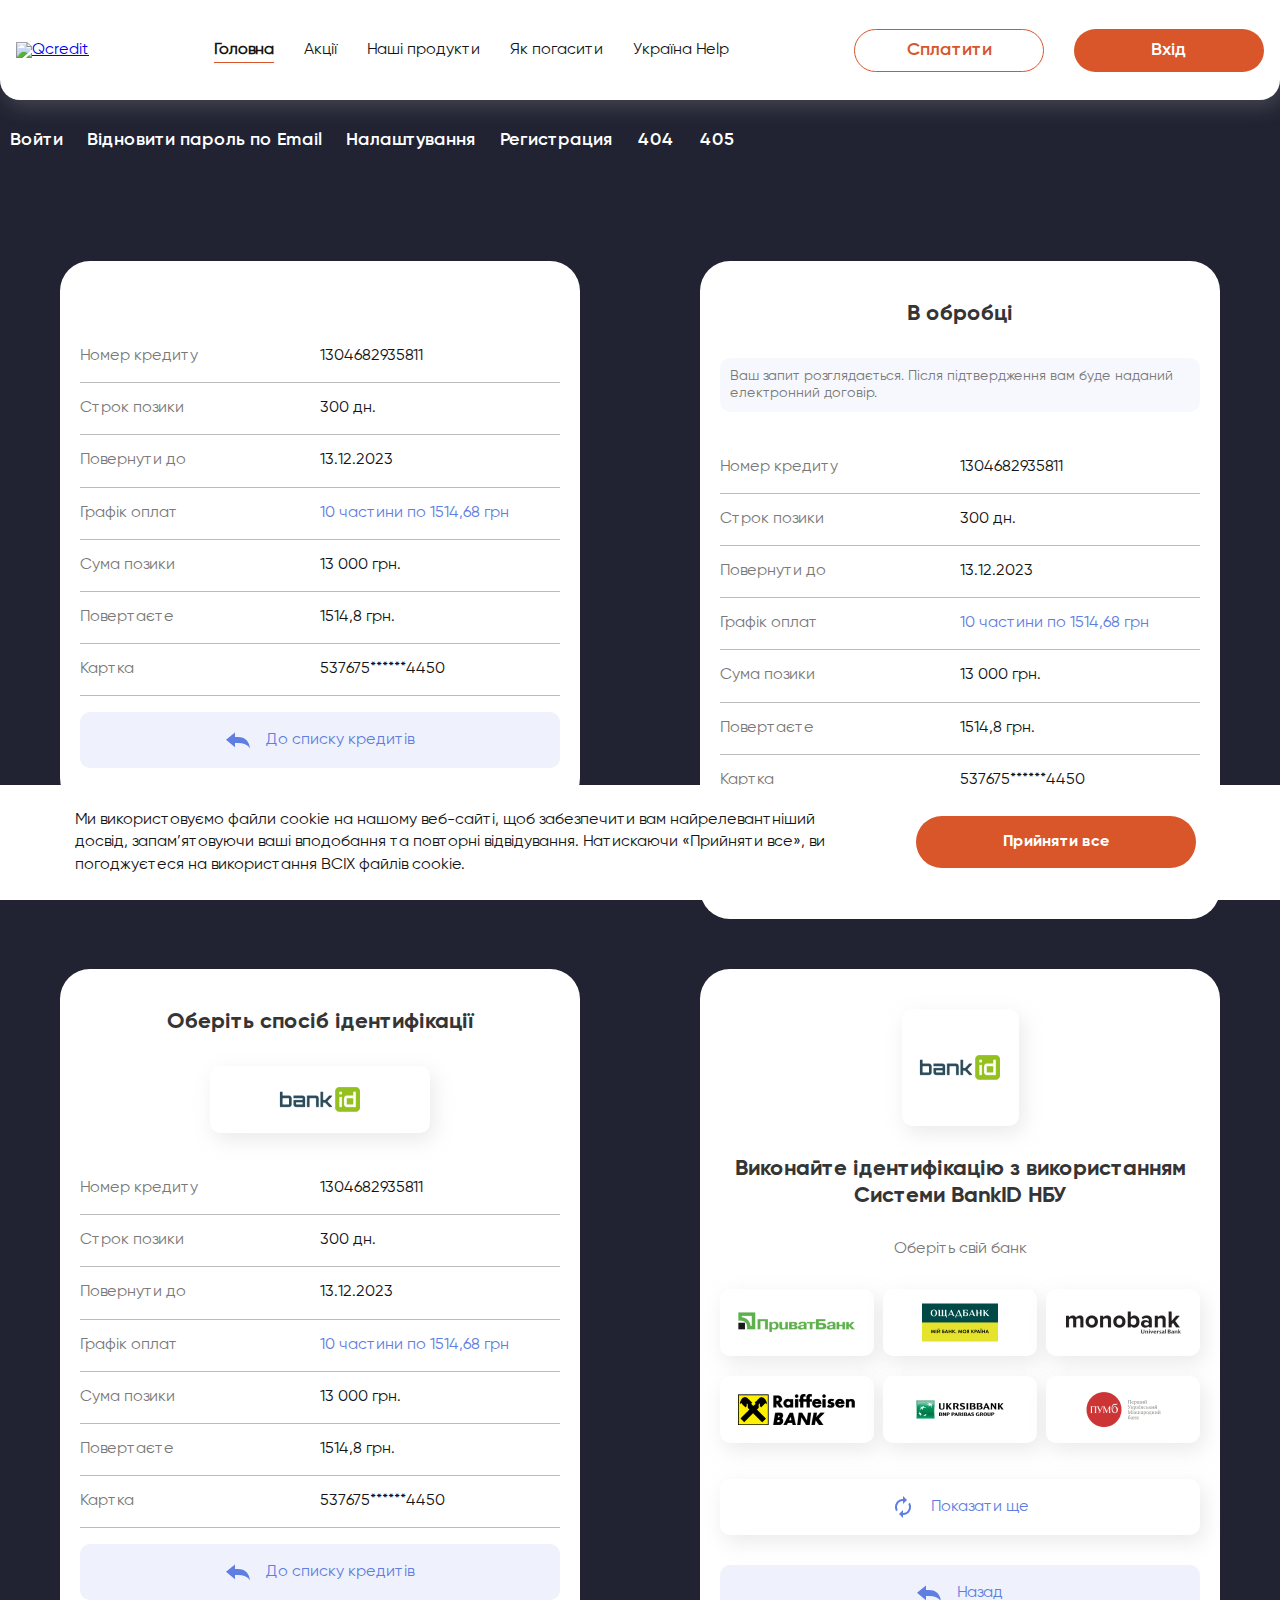
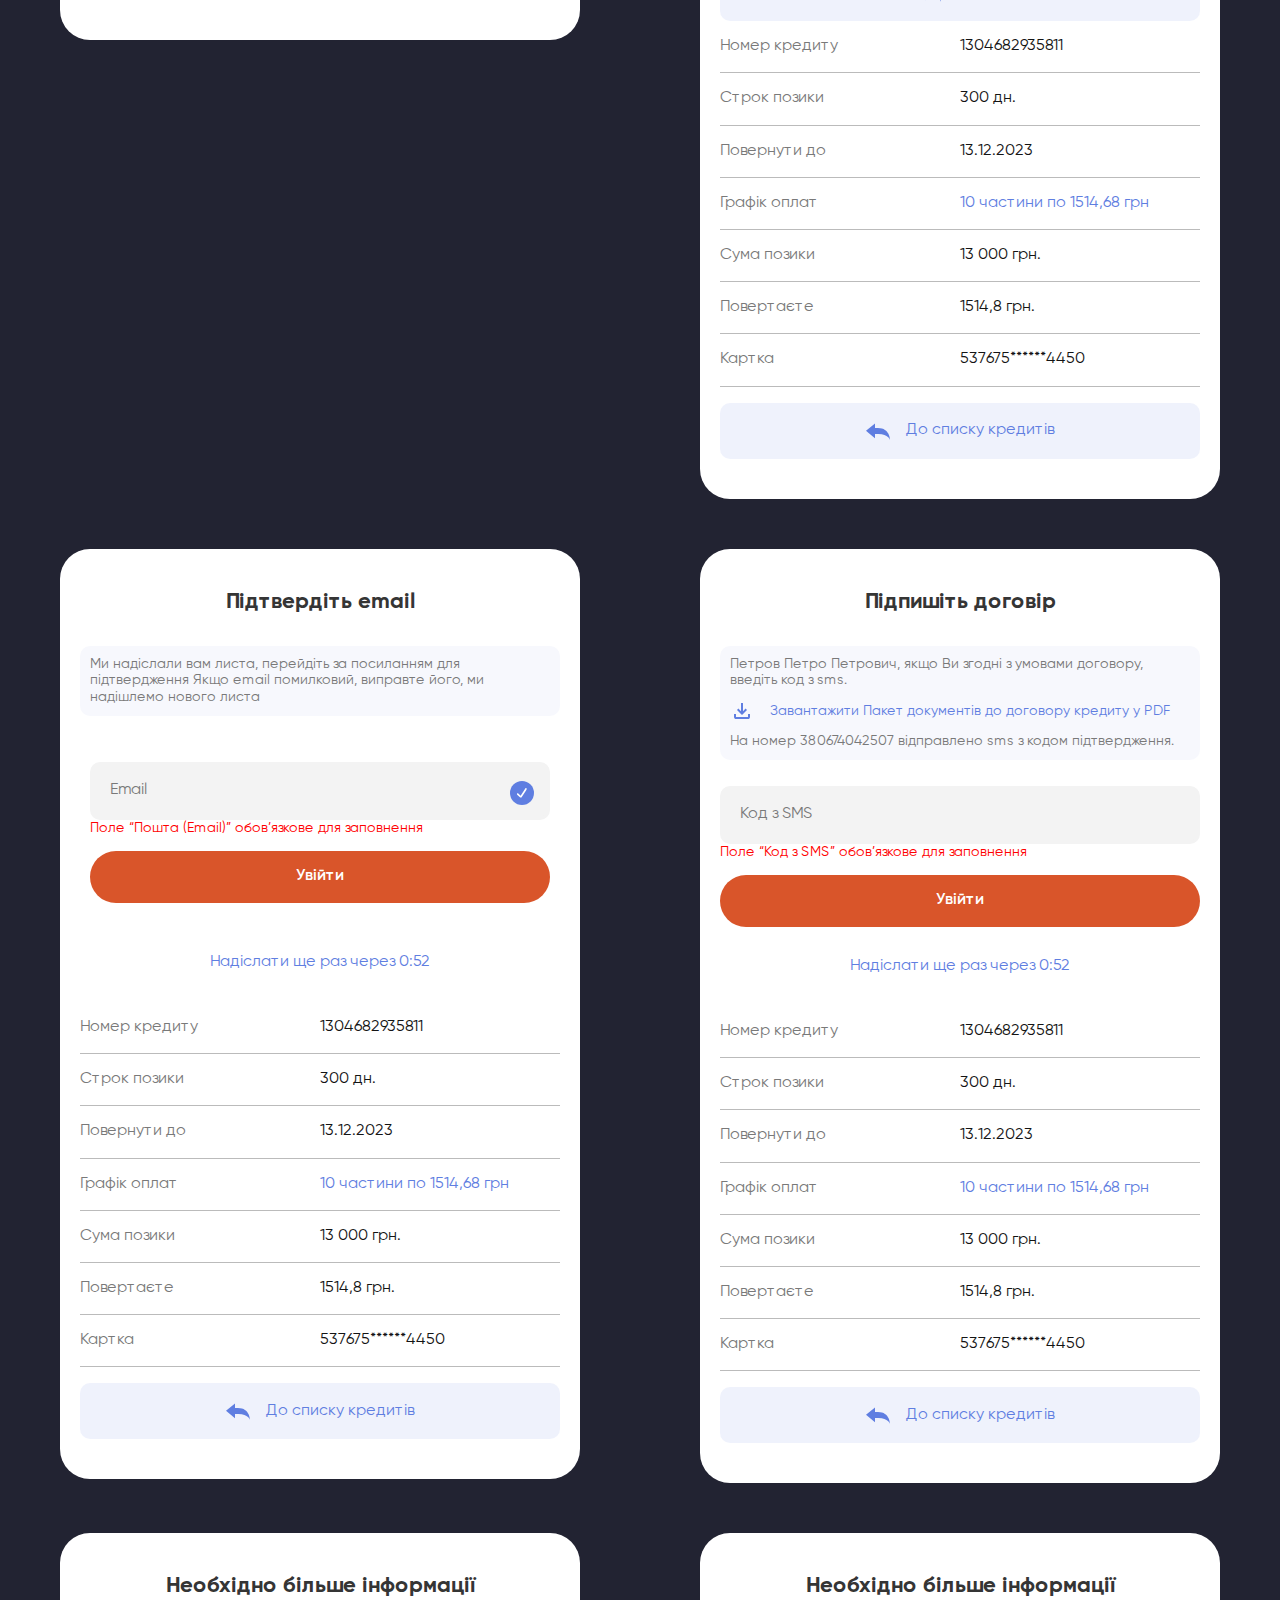
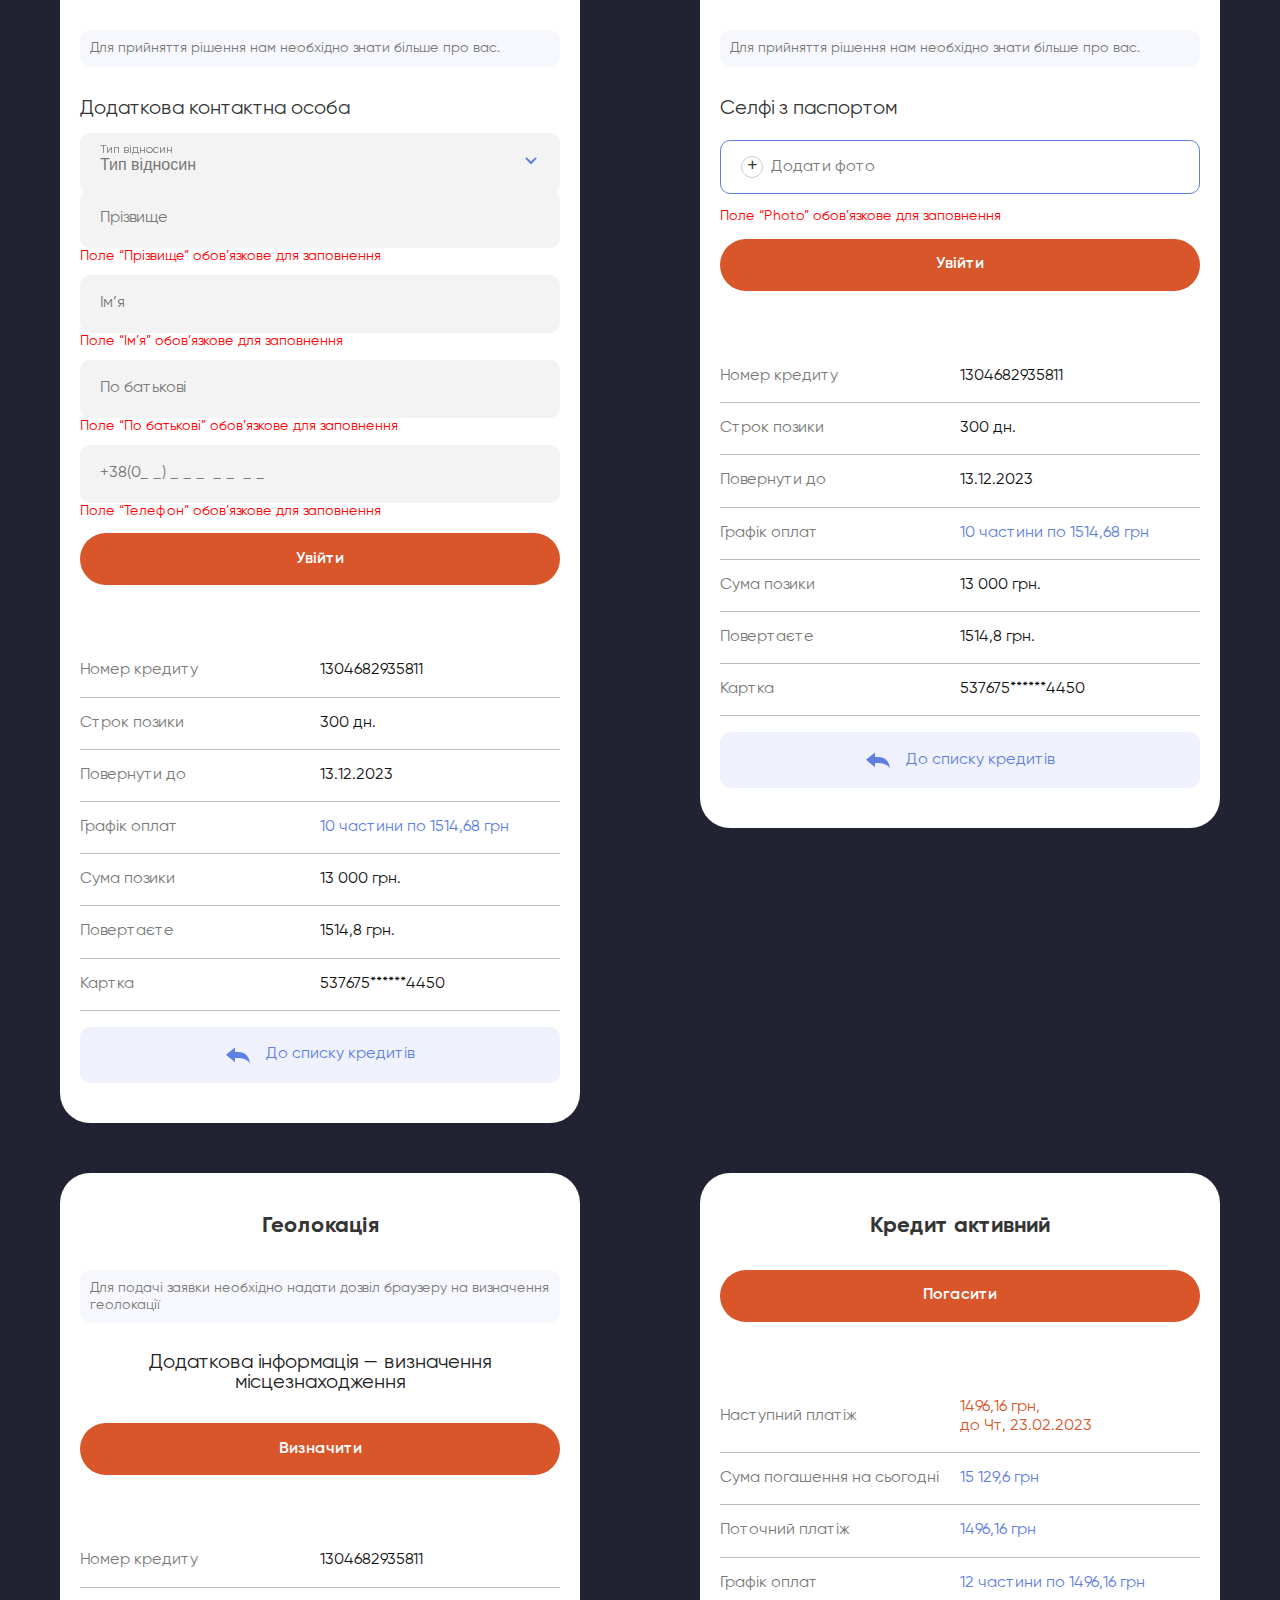
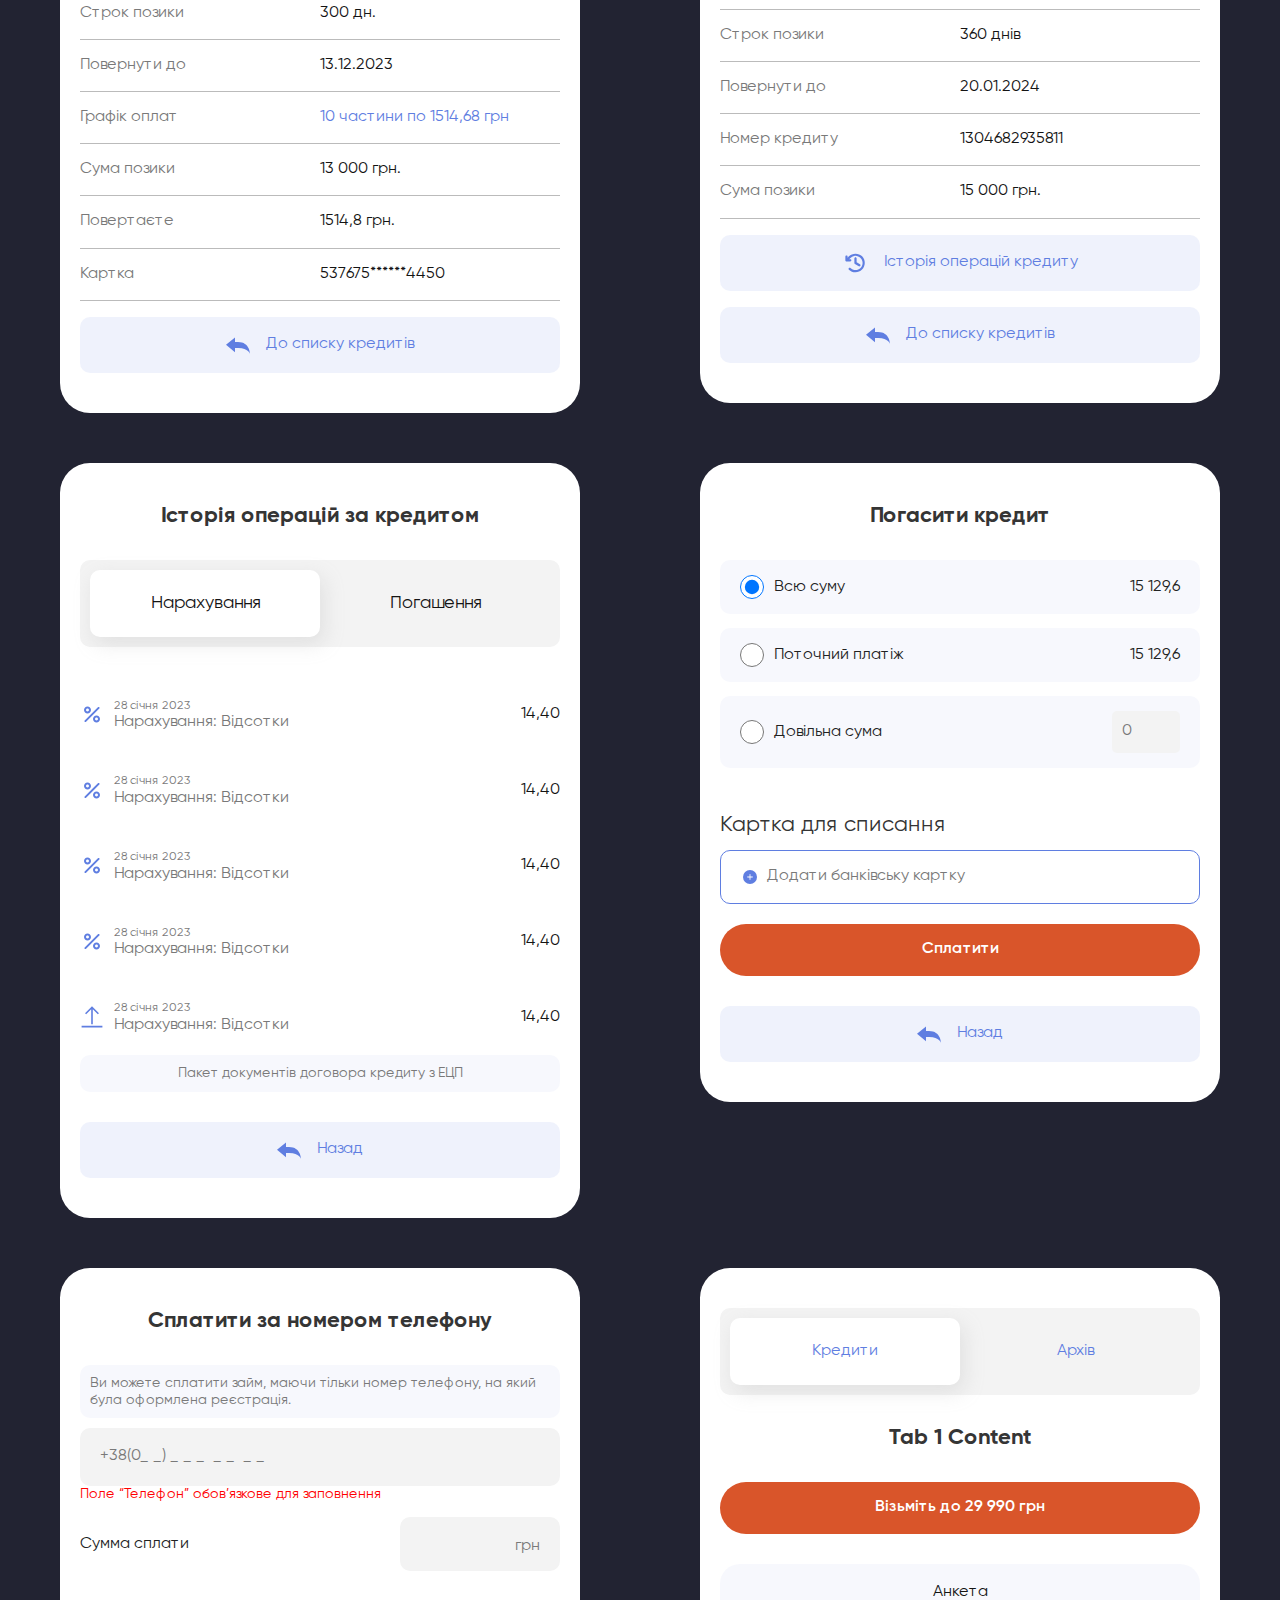
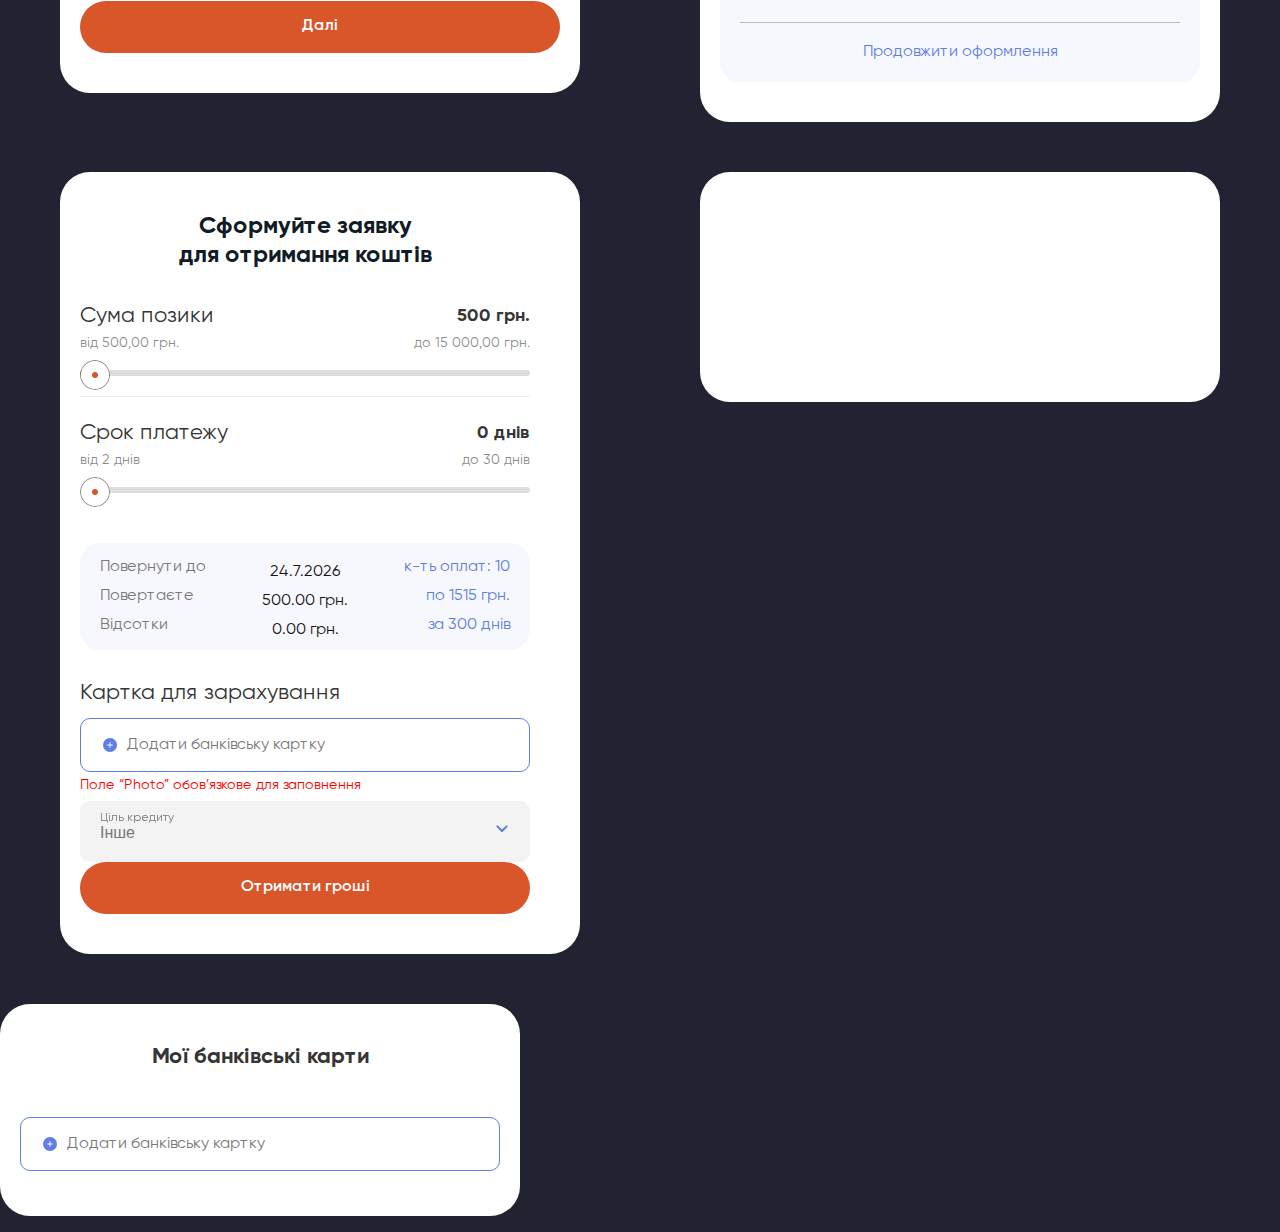
==== index.html @ ca1cd278 "sss" ====
<!DOCTYPE html>
<html lang="en">
<head>
    <meta charset="UTF-8">
    <meta http-equiv="X-UA-Compatible" content="IE=edge">
    <meta name="viewport" content="width=device-width, initial-scale=1.0">
    <link rel="stylesheet" href="style/reset.css">
    <link rel="stylesheet" href="style/style.css">
    <title>Document</title>
</head>
<body>
    <!--header-->
      <header>
        <div class="wrapper">
          <div class="logo">
              <a href="index.html">
                  <img src="img/logo.png" alt="Qcredit">
              </a>
          </div>
          <ul class="headerNavigation">
              <li>
                  <a href="index.html" class="bold">Головна</a>
              </li>
              <li>
                  <a href="promotions.html">Акції</a>
              </li>
              <li>
                  <a href="product.html">Наші продукти</a>
              </li>
              <li>
                  <a href="payOff.html">Як погасити</a>
              </li>
              <li>
                  <a href="help.html">Україна Help</a>
              </li>
          </ul>
          <div class="headerBtn">
              <button class="headerPay">Сплатити</button>
              <button class="headerExit">Вхід</button>
               <!-- Кабинет -->
              <div class="cabinet">
                <p class="cabinetName">Петров Петро Петрович</p>
                <ul class="cabinetNavigation">
                  <li>
                    <a href="#">Кредити</a>
                  </li>
                  <li>
                    <a href="#">Особисті дані</a>
                  </li>
                  <li>
                    <a href="#">Мої банківські картки</a>
                  </li>
                </ul>
                <ul class="cabinetOption">
                  <li>
                    <a href="#">
                      <img src="img/option1.svg" alt="">
                      Налаштування
                    </a>
                  </li>
                  <li>
                    <a href="#">
                      <img src="img/option2.svg" alt="">
                      Допомога
                    </a>
                  </li>
                  <li>
                    <a href="#">
                      <img src="img/option3.svg" alt="">
                      Вийти з аккаунту
                    </a>
                  </li>
                </ul>
              </div>
          </div>
          <div class="openBurger">
              <img src="img/burger.svg" alt="burger">
          </div>
        </div>
      </header>

    <div class="menu">
        <div class="close">
            <svg width="34" height="22" viewBox="0 0 14 14" fill="none" xmlns="http://www.w3.org/2000/svg">
                <path
                    d="M14 1.41L12.59 0L7 5.59L1.41 0L0 1.41L5.59 7L0 12.59L1.41 14L7 8.41L12.59 14L14 12.59L8.41 7L14 1.41Z"
                    fill="#ffffff" />
            </svg>
        </div>
        <ul class="headerNavigation menuNavigation">
            <li>
                <a href="index.html" class="bold close">Головна</a>
            </li>
            <li>
                <a href="promotions.html" class="close">Акції</a>
            </li>
            <li>
                <a href="product.html" class="close">Наші продукти</a>
            </li>
            <li>
                <a href="payOff.html" class="close">Як погасити</a>
            </li>
            <li>
                <a href="help.html" class="close">Україна Help</a>
            </li>
        </ul>
        <div class="headerBtn menuBtn">
            <button class="headerPay">Сплатити</button>
            <button class="headerExit">Вхід</button>
        </div>
    </div>
    <!--menu-->
    


  <!-- Кнопка для открытия модального окна -->
  <button id="loginBtn">Войти</button>
  <button id="loginBtn1">Відновити пароль по Email</button>
  <button id="settingsBtn">Налаштування</button>
  <a href="registration.html" class="styleLink">Регистрация</a>
  <a href="404.html"  class="styleLink">404</a>
  <a href="405.html"  class="styleLink">405</a>


  <!-- Модальное окно для входа -->
  <div id="loginModal" class="modal">
    <div class="modal-content">
      <span class="closemodal">&times;</span>

      <!-- Форма логина и пароля -->
      <div class="login-form">
        <form id="login">
          <h2>Вход в личный кабинет</h2>
            <div class="modalWindowContainerSection">
              <span class="placeholderText">Телефон</span>
              <input type="tel" name="phone" class="placeholderInput" placeholder="+38(0_ _) _ _ _  _ _  _ _" oninput="updateLabelClass(this)" onblur="updateLabelClass(this)">
            </div>
            <span class="error">Поле “Номер телефону” обов’язкове для заповнення</span>
            <div class="modalWindowContainerSection">
              <span class="placeholderText">Пароль</span>
              <input type="password" id="password" name="password" class="placeholderInput" placeholder="Пароль" oninput="updateLabelClass(this)" onblur="updateLabelClass(this)">
            </div>
            <span class="error">Поле “Пароль” обов’язкове для заповнення</span>
          <div class="show-password">
            <img src="img/eyeOpen.svg" alt="" class="eyeOpen">
            <img src="img/eyeClose.svg" alt="" class="eyeClose active">
          </div>
          <div class="recaptcha">
            <img src="img/recImg.png" alt="">
          </div>
          <input type="submit" value="Увійти" class="submitForm">
          <p class="forgot-password"><a href="#" id="forgotBtn">Забыли пароль?</a></p>
          <p class="register-link"><a href="#" id="registerBtn">Зарегистрироваться</a></p>
        </form>
      </div>

      <!-- Форма для восстановления пароля -->
      <div id="forgotForm" style="display:none;">
        <div class="back-btn">
          <img src="img/line.svg" alt="arrow">
        </div>
        <div class="tabsContainer">
          <h2>Відновити доступ через:</h2>
          <div class="tabs">
            <button class="tablinks active" onclick="openTab(event, 'email')">Email</button>
            <button class="tablinks" onclick="openTab(event, 'phone')">Телефон</button>
          </div>
          
          <div id="email" class="tabcontent active">
            <h3>Ми відправимо Вам листа з посиланням, перейдіть за ним та встановіть новий пароль.</h3>
            <form>
              <div class="modalWindowContainerSection">
                <span class="placeholderText">Email</span>
                <input type="email" id="email" name="email" class="placeholderInput" placeholder="Email" oninput="updateLabelClass(this)" onblur="updateLabelClass(this)">
              </div>
              <span class="error">Поле “Email” обов’язкове для заповнення</span>
              <a href="#" id="confirmationEmail" class="submitForm">Відправити</a></p>
            </form>
          </div>

          <div id="phone" class="tabcontent">
            <h3>Ми відправимо Вам SMS з кодом, введіть його та вставновіть новий пароль.</h3>
            <form>
              <div class="modalWindowContainerSection">
                <span class="placeholderText">Телефон</span>
                <input type="tel" name="phone" class="placeholderInput" placeholder="+38(0_ _) _ _ _  _ _  _ _" oninput="updateLabelClass(this)" onblur="updateLabelClass(this)">
              </div>
              <span class="error">Поле “Номер телефону” обов’язкове для заповнення</span>
              <a href="#" id="openConfirmationPhone" class="submitForm">Відправити</a></p>
            </form>
          </div>
        </div>
      </div>

      <!-- Посилання для відновлення паролю було відправлено на Email -->
      <div id="openConfirmationEmailContent">
        <img src="img/emailLike.svg" alt="emeil">
        <p>Посилання для відновлення паролю 
          було відправлено на 
          <span>mail@gmail.com</span>
        </p>
      </div>

      <!-- Форма відправлено SMS з кодом на  телефон-->
      <div id="openConfirmationPhoneContent">
        <p>На номер <span>+38 (093) 948 84 94</span> відправлено SMS з кодом</p>
        <form>
          <div class="inputContainer">
            <div class="modalWindowContainerSection">
              <span class="placeholderText">Код з SMS</span>
              <input type="text" class="placeholderInput" placeholder="Код з SMS" oninput="updateLabelClass(this)" onblur="updateLabelClass(this)">
            </div>
            <span class="error">Поле “Код з SMS” обов’язкове для заповнення</span>
          </div>
          <a href="#" class="submitForm" id="recoverPhone">Відправити</a></p>
        </form>
        <a href="#" id="changeNumber">Змінити номер телефону</a>
        <div class="timer">
          <a href="#" class="hidden" id="resend-sms-btn">Відправити SMS повторно</a>
          <p class="timer-wrapper">Надіслати код ще раз через<span id="timer">01:00</span></p>            
        </div>
      </div>

      <!-- Вигадайте пароль для входу в особистий кабінет после ввода sms кода-->
      <div id="recoverPhoneContainer">
        <h2>Вигадайте пароль для входу 
          в особистий кабінет</h2>
          <form>
            <div class="modalWindowContainerSection">
              <span class="placeholderText">Пароль</span>
              <input type="password" id="passwordNew" name="password" placeholder="Пароль" required class="password placeholderInput" oninput="updateLabelClass(this)" onblur="updateLabelClass(this)">
            </div>
            <span class="error">Поле “Пароль” обов’язкове для заповнення</span>
            <div class="show-password1">
              <img src="img/eyeOpen.svg" alt="" class="eyeOpen">
              <img src="img/eyeClose.svg" alt="" class="eyeClose active">
            </div>
            <div class="modalWindowContainerSection">
              <span class="placeholderText">Підтвердіть пароль</span>
              <input type="password" id="confirmPassword" name="password" placeholder="Підтвердіть пароль" required class="password placeholderInput" oninput="updateLabelClass(this)" onblur="updateLabelClass(this)">
            </div>
            <span class="error">Поле “Підтвердіть пароль” обов’язкове для заповнення</span>
            <div class="show-password2">
              <img src="img/eyeOpen.svg" alt="" class="eyeOpen">
              <img src="img/eyeClose.svg" alt="" class="eyeClose active">
            </div>
            <button type="submit" class="submitForm">Зберегти</button>
          </form>
      </div>

      <!-- Форма для регистрации -->
      <div id="registerForm" style="display:none;">
        <form>
        <h2>Для отримання позики необхідно створити особистий кабінет</h2>
        <div class="modalWindowContainerSection">
          <span class="placeholderText">Телефон</span>
          <input type="tel" name="phone" class="placeholderInput" placeholder="+38(0_ _) _ _ _  _ _  _ _" oninput="updateLabelClass(this)" onblur="updateLabelClass(this)">
        </div>
            <span class="error">Поле “Номер телефону” обов’язкове для заповнення</span>
            <div class="chexbox">
              <input type="checkbox">
              <p>Даю згоду на обробку <a href="#" id="btn-open-popup">персональних даних</a></p>
            </div>
            <button type="submit" class="submitForm">Зберегти</button>
        </form>
        <a href="#" id="ragistrations" class="back-btn back-btnText">Я вже зареєстрований</a>
      </div>
    </div>
  </div>

  <!-- Відновити пароль по Email -->
  <div id="recoverEmailModal" class="modal1">
    <div class="modal-content">
      <span class="close">&times;</span>
      <h2>Відновити пароль по Email</h2>
      <form>
        <div class="modalWindowContainerSection">
          <span class="placeholderText">Пароль</span>
          <input type="password" id="passwordNewEmail" name="password" placeholder="Пароль" required class="password placeholderInput" oninput="updateLabelClass(this)" onblur="updateLabelClass(this)">
        </div>
        <span class="error">Поле “Пароль” обов’язкове для заповнення</span>
        <div class="show-password3">
          <img src="img/eyeOpen.svg" alt="" class="eyeOpen">
          <img src="img/eyeClose.svg" alt="" class="eyeClose active">
        </div>
        <div class="modalWindowContainerSection">
          <span class="placeholderText">Підтвердіть пароль</span>
          <input type="password" id="confirmPasswordEmail" name="password" placeholder="Підтвердіть пароль" required class="password placeholderInput" oninput="updateLabelClass(this)" onblur="updateLabelClass(this)">
        </div>
        <span class="error">Поле “Підтвердіть пароль” обов’язкове для заповнення</span>
        <div class="show-password4">
          <img src="img/eyeOpen.svg" alt="" class="eyeOpen">
          <img src="img/eyeClose.svg" alt="" class="eyeClose active">
        </div>
        <button type="submit" class="submitForm">Зберегти</button>
      </form>
    </div>
  </div>

  <!-- Налаштування -->
  <div class="settings">
    <div class="modal-content">
      <span class="close">&times;</span>
      <h2>Налаштування</h2>
      <form>
        <div class="modalWindowContainerSection">
          <span class="placeholderText">Старий пароль</span>
          <input type="password" id="settingOldPassword" name="password" placeholder="Старий пароль" required class="password placeholderInput" oninput="updateLabelClass(this)" onblur="updateLabelClass(this)">
        </div>
        <span class="error">Поле “Старий пароль” обов’язкове для заповнення</span>
        <div class="settingOldPassword">
          <img src="img/eyeOpen.svg" alt="" class="eyeOpen">
          <img src="img/eyeClose.svg" alt="" class="eyeClose active">
        </div>
        <div class="modalWindowContainerSection">
          <span class="placeholderText">Новий пароль</span>
          <input type="password" id="settingNewPassword" name="password" placeholder="Новий пароль" required class="password placeholderInput" oninput="updateLabelClass(this)" onblur="updateLabelClass(this)">
        </div>
        <span class="error">Поле “Новий пароль” обов’язкове для заповнення</span>
        <div class="settingNewPassword">
          <img src="img/eyeOpen.svg" alt="" class="eyeOpen">
          <img src="img/eyeClose.svg" alt="" class="eyeClose active">
        </div>
        <div class="modalWindowContainerSection">
          <span class="placeholderText">Повторіть новий пароль</span>
          <input type="password" id="settingRepeatPassword" name="password" placeholder="Повторіть новий пароль" required class="password placeholderInput" oninput="updateLabelClass(this)" onblur="updateLabelClass(this)">
        </div>
        <span class="error">Поле “Повторіть новий пароль” обов’язкове для заповнення</span>
        <div class="settingRepeatPassword">
          <img src="img/eyeOpen.svg" alt="" class="eyeOpen">
          <img src="img/eyeClose.svg" alt="" class="eyeClose active">
        </div>
        <button type="submit" class="submitForm">Зберегти</button>
      </form>
    </div>
  </div>

  <!-- попап для открытия персональный данные -->
  <div id="popup" style="display:none;">
    <button id="btn-close-popup">&times;</button>
    <p>Згоду на передачу, зберігання, використання та поширення інформації щодо себе можна переглянути за <a href="#" target="_blank">посиланням.</a> </p>
  </div>

  <!-- попап для открытия Графік оплат -->
  <div id="myModalCredit" class="myModalCredit">
    <div class="myModalCredit-content">
      <span class="myModalCreditClose">&times;</span>
      <!-- Графік оплат: -->
      <div class="contents1 contents1Hidden">
        <h2 class="contents1FlexH2">Графік оплат:</h2>
        <div class="contents1Scroll">
          <div class="contents1Section">
            <span>1</span>
            <p class="contents1SectionBlack">до Пт, 17.03.2023</p>
            <p class="contents1SectionBlue">1514, 68 грн.</p>
          </div>
          <div class="contents1Section">
            <span>2</span>
            <p class="contents1SectionRed">до Пт, 17.03.2023</p>
            <p class="contents1SectionBlue">1514, 68 грн.</p>
          </div>
          <div class="contents1Section">
            <span>3</span>
            <p class="contents1SectionBlack">до Пт, 17.03.2023</p>
            <p class="contents1SectionBlue">1514, 68 грн.</p>
          </div>
          <div class="contents1Section">
            <span>4</span>
            <p class="contents1SectionBlack">до Пт, 17.03.2023</p>
            <p class="contents1SectionBlue">1514, 68 грн.</p>
          </div>
          <div class="contents1Section">
            <span>5</span>
            <p class="contents1SectionBlack">до Пт, 17.03.2023</p>
            <p class="contents1SectionBlue">1514, 68 грн.</p>
          </div>
          <div class="contents1Section">
            <span>6</span>
            <p class="contents1SectionRed">до Пт, 17.03.2023</p>
            <p class="contents1SectionBlue">1514, 68 грн.</p>
          </div>
          <div class="contents1Section">
            <span>7</span>
            <p class="contents1SectionBlack">до Пт, 17.03.2023</p>
            <p class="contents1SectionBlue">1514, 68 грн.</p>
          </div>
          <div class="contents1Section">
            <span>3</span>
            <p class="contents1SectionBlack">до Пт, 17.03.2023</p>
            <p class="contents1SectionBlue">1514, 68 грн.</p>
          </div>
          <div class="contents1Section">
            <span>4</span>
            <p class="contents1SectionBlack">до Пт, 17.03.2023</p>
            <p class="contents1SectionBlue">1514, 68 грн.</p>
          </div>
          <div class="contents1Section">
            <span>5</span>
            <p class="contents1SectionBlack">до Пт, 17.03.2023</p>
            <p class="contents1SectionBlue">1514, 68 грн.</p>
          </div>
          <div class="contents1Section">
            <span>6</span>
            <p class="contents1SectionRed">до Пт, 17.03.2023</p>
            <p class="contents1SectionBlue">1514, 68 грн.</p>
          </div>
          <div class="contents1Section">
            <span>7</span>
            <p class="contents1SectionBlack">до Пт, 17.03.2023</p>
            <p class="contents1SectionBlue">1514, 68 грн.</p>
          </div>
        </div>
      </div>
    </div>
  </div>

  <!-- Сookie -->
  <div class="cookie">
    <p>Ми використовуємо файли cookie на нашому веб-сайті, щоб забезпечити вам найрелевантніший досвід, запам’ятовуючи ваші вподобання та повторні відвідування. Натискаючи «Прийняти все», ви погоджуєтеся на використання ВСІХ файлів cookie.</p>
    <button id="acceptBtn">Прийняти все</button>
  </div>

  <!-- Весь контент -->
  <div class="contents">

    <div class="contents1">
        <div class="contents1Section">
            <p class="contents1SectionGray">Номер кредиту</p>
            <p class="contents1SectionBlack">1304682935811</p>
        </div>
        <div class="contents1Section">
          <p class="contents1SectionGray">Строк позики</p>
          <p class="contents1SectionBlack">300 дн.</p>
        </div>
        <div class="contents1Section">
          <p class="contents1SectionGray">Повернути до</p>
          <p class="contents1SectionBlack">13.12.2023</p>
        </div>
        <div class="contents1Section">
          <p class="contents1SectionGray">Графік оплат</p>
          <p class="contents1SectionBlue">10 частини по 1514,68 грн</p>
        </div>
        <div class="contents1Section">
          <p class="contents1SectionGray">Сума позики</p>
          <p class="contents1SectionBlack">13 000 грн.</p>
        </div>
        <div class="contents1Section">
          <p class="contents1SectionGray">Повертаєте</p>
          <p class="contents1SectionBlack">1514,8 грн.</p>
        </div>
        <div class="contents1Section">
          <p class="contents1SectionGray">Картка</p>
          <p class="contents1SectionBlack">537675******4450</p>
        </div>
        <button>
          <img src="img/arrowsPrev.svg" alt="arrowsPrev">
          До списку кредитів
        </button>
    </div>

    <!-- В обробці -->
    <div class="contents1">
      <h2>В обробці</h2>
      <p class="blueText">Ваш запит розглядається. Після підтвердження вам буде наданий електронний договір.</p>
      <div class="contents1Section">
          <p class="contents1SectionGray">Номер кредиту</p>
          <p class="contents1SectionBlack">1304682935811</p>
      </div>
      <div class="contents1Section">
        <p class="contents1SectionGray">Строк позики</p>
        <p class="contents1SectionBlack">300 дн.</p>
      </div>
      <div class="contents1Section">
        <p class="contents1SectionGray">Повернути до</p>
        <p class="contents1SectionBlack">13.12.2023</p>
      </div>
      <div class="contents1Section">
        <p class="contents1SectionGray">Графік оплат</p>
        <p class="contents1SectionBlue">10 частини по 1514,68 грн</p>
      </div>
      <div class="contents1Section">
        <p class="contents1SectionGray">Сума позики</p>
        <p class="contents1SectionBlack">13 000 грн.</p>
      </div>
      <div class="contents1Section">
        <p class="contents1SectionGray">Повертаєте</p>
        <p class="contents1SectionBlack">1514,8 грн.</p>
      </div>
      <div class="contents1Section">
        <p class="contents1SectionGray">Картка</p>
        <p class="contents1SectionBlack">537675******4450</p>
      </div>
      <button>
        <img src="img/arrowsPrev.svg" alt="arrowsPrev">
        До списку кредитів
      </button>
    </div>

    <!-- Оберіть спосіб ідентифікації -->
    <div class="contents1">
      <h2>Оберіть спосіб ідентифікації</h2>
      <div class="imgContens1">
        <img src="img/bank1.png" alt="">
      </div>
      <div class="contents1Section">
          <p class="contents1SectionGray">Номер кредиту</p>
          <p class="contents1SectionBlack">1304682935811</p>
      </div>
      <div class="contents1Section">
        <p class="contents1SectionGray">Строк позики</p>
        <p class="contents1SectionBlack">300 дн.</p>
      </div>
      <div class="contents1Section">
        <p class="contents1SectionGray">Повернути до</p>
        <p class="contents1SectionBlack">13.12.2023</p>
      </div>
      <div class="contents1Section">
        <p class="contents1SectionGray">Графік оплат</p>
        <p class="contents1SectionBlue">10 частини по 1514,68 грн</p>
      </div>
      <div class="contents1Section">
        <p class="contents1SectionGray">Сума позики</p>
        <p class="contents1SectionBlack">13 000 грн.</p>
      </div>
      <div class="contents1Section">
        <p class="contents1SectionGray">Повертаєте</p>
        <p class="contents1SectionBlack">1514,8 грн.</p>
      </div>
      <div class="contents1Section">
        <p class="contents1SectionGray">Картка</p>
        <p class="contents1SectionBlack">537675******4450</p>
      </div>
      <button>
        <img src="img/arrowsPrev.svg" alt="arrowsPrev">
        До списку кредитів
      </button>
    </div>

    <!-- Виконайте ідентифікацію з використанням Системи BankID НБУ -->
    <div class="contents1">
      <div class="contents1ImgSmoll">
        <img src="img/bank1.png" alt="">
      </div>
      <h2>Виконайте ідентифікацію
        з використанням Системи BankID НБУ</h2>
      <div class="contents1GalleryBank">
        <span>Оберіть свій банк</span>
        <div class="contents1GalleryBankContainer">
          <div class="contents1GalleryBankContainerSection">
            <img src="img/imgBank1.png" alt="">
          </div>
          <div class="contents1GalleryBankContainerSection">
            <img src="img/imgBank2.png" alt="">
          </div>
          <div class="contents1GalleryBankContainerSection">
            <img src="img/imgBank3.png" alt="">
          </div>
          <div class="contents1GalleryBankContainerSection">
            <img src="img/imgBank4.png" alt="">
          </div>
          <div class="contents1GalleryBankContainerSection">
            <img src="img/imgBank5.png" alt="">
          </div>
          <div class="contents1GalleryBankContainerSection">
            <img src="img/imgBank6.png" alt="">
          </div>
        </div>
        <div id="toggle-div">
          <div class="contents1GalleryBankContainer">
            <div class="contents1GalleryBankContainerSection">
              <img src="img/imgBank1.png" alt="">
            </div>
            <div class="contents1GalleryBankContainerSection">
              <img src="img/imgBank2.png" alt="">
            </div>
            <div class="contents1GalleryBankContainerSection">
              <img src="img/imgBank3.png" alt="">
            </div>
            <div class="contents1GalleryBankContainerSection">
              <img src="img/imgBank4.png" alt="">
            </div>
            <div class="contents1GalleryBankContainerSection">
              <img src="img/imgBank5.png" alt="">
            </div>
            <div class="contents1GalleryBankContainerSection">
              <img src="img/imgBank6.png" alt="">
            </div>
          </div>
        </div>

      </div>
      <button class="circle-arrows" id="toggle-button">
        <img src="img/circle-arrows.png" alt="arrowsPrev">
        Показати ще
      </button>
      <button>
        <img src="img/arrowsPrev.svg" alt="arrowsPrev">
        Назад
      </button>
      <div class="contents1Section">
          <p class="contents1SectionGray">Номер кредиту</p>
          <p class="contents1SectionBlack">1304682935811</p>
      </div>
      <div class="contents1Section">
        <p class="contents1SectionGray">Строк позики</p>
        <p class="contents1SectionBlack">300 дн.</p>
      </div>
      <div class="contents1Section">
        <p class="contents1SectionGray">Повернути до</p>
        <p class="contents1SectionBlack">13.12.2023</p>
      </div>
      <div class="contents1Section">
        <p class="contents1SectionGray">Графік оплат</p>
        <p class="contents1SectionBlue">10 частини по 1514,68 грн</p>
      </div>
      <div class="contents1Section">
        <p class="contents1SectionGray">Сума позики</p>
        <p class="contents1SectionBlack">13 000 грн.</p>
      </div>
      <div class="contents1Section">
        <p class="contents1SectionGray">Повертаєте</p>
        <p class="contents1SectionBlack">1514,8 грн.</p>
      </div>
      <div class="contents1Section">
        <p class="contents1SectionGray">Картка</p>
        <p class="contents1SectionBlack">537675******4450</p>
      </div>
      <button>
        <img src="img/arrowsPrev.svg" alt="arrowsPrev">
        До списку кредитів
      </button>
    </div>

    <!-- Підтвердіть email -->
    <div class="contents1">
      <h2>Підтвердіть email</h2>
      <p class="blueText">Ми надіслали вам листа, перейдіть за посиланням для підтвердження
        Якщо email помилковий, виправте його, ми надішлемо нового листа</p>
      <div class="contents1Email contents1EmailFlex2">
          <form action="">
            <div class="modalWindowContainerSection contents1EmailFlex">
              <span class="placeholderText">Пошта (Email)</span>
              <input class="placeholderInput" type="email" placeholder="Email" oninput="updateLabelClass(this)" onblur="updateLabelClass(this)">
              <img src="img/like.svg" alt="like" class="like">
            </div>
            <span class="error">Поле “Пошта (Email)” обов’язкове для заповнення</span>
              <input type="submit" value="Увійти" class="submitForm padding0" style="margin-bottom: 0;">
          </form>
      </div>
      <p class="contents1Timer">Надіслати ще раз через 0:52</p>
      <div class="contents1Section">
          <p class="contents1SectionGray">Номер кредиту</p>
          <p class="contents1SectionBlack">1304682935811</p>
      </div>
      <div class="contents1Section">
        <p class="contents1SectionGray">Строк позики</p>
        <p class="contents1SectionBlack">300 дн.</p>
      </div>
      <div class="contents1Section">
        <p class="contents1SectionGray">Повернути до</p>
        <p class="contents1SectionBlack">13.12.2023</p>
      </div>
      <div class="contents1Section">
        <p class="contents1SectionGray">Графік оплат</p>
        <p class="contents1SectionBlue">10 частини по 1514,68 грн</p>
      </div>
      <div class="contents1Section">
        <p class="contents1SectionGray">Сума позики</p>
        <p class="contents1SectionBlack">13 000 грн.</p>
      </div>
      <div class="contents1Section">
        <p class="contents1SectionGray">Повертаєте</p>
        <p class="contents1SectionBlack">1514,8 грн.</p>
      </div>
      <div class="contents1Section">
        <p class="contents1SectionGray">Картка</p>
        <p class="contents1SectionBlack">537675******4450</p>
      </div>
      <button>
        <img src="img/arrowsPrev.svg" alt="arrowsPrev">
        До списку кредитів
      </button>
    </div>

    <!-- Підпишіть договір -->
    <div class="contents1">
      <h2>Підпишіть договір</h2>
      <div class="dogovor">
        <p>Петров Петро Петрович, якщо Ви згодні з умовами договору, введіть код з sms.</p>
        <button class="downlod">
          <img src="img/downlod.svg" alt="">
          Завантажити Пакет документів до договору кредиту у PDF
        </button>
        <p>На номер 380674042507 відправлено sms з кодом підтвердження.</p>
      </div>
      <form>
        <div class="modalWindowContainerSection contents1EmailFlex">
          <span class="placeholderText">Код з SMS</span>
          <input class="placeholderInput" type="text" placeholder="Код з SMS" oninput="updateLabelClass(this)" onblur="updateLabelClass(this)">
        </div>
        <span class="error">Поле “Код з SMS” обов’язкове для заповнення</span>
        <input type="submit" value="Увійти" class="submitForm">
      </form>
      <p class="contents1Timer">Надіслати ще раз через 0:52</p>
      <div class="contents1Section">
          <p class="contents1SectionGray">Номер кредиту</p>
          <p class="contents1SectionBlack">1304682935811</p>
      </div>
      <div class="contents1Section">
        <p class="contents1SectionGray">Строк позики</p>
        <p class="contents1SectionBlack">300 дн.</p>
      </div>
      <div class="contents1Section">
        <p class="contents1SectionGray">Повернути до</p>
        <p class="contents1SectionBlack">13.12.2023</p>
      </div>
      <div class="contents1Section">
        <p class="contents1SectionGray">Графік оплат</p>
        <p class="contents1SectionBlue">10 частини по 1514,68 грн</p>
      </div>
      <div class="contents1Section">
        <p class="contents1SectionGray">Сума позики</p>
        <p class="contents1SectionBlack">13 000 грн.</p>
      </div>
      <div class="contents1Section">
        <p class="contents1SectionGray">Повертаєте</p>
        <p class="contents1SectionBlack">1514,8 грн.</p>
      </div>
      <div class="contents1Section">
        <p class="contents1SectionGray">Картка</p>
        <p class="contents1SectionBlack">537675******4450</p>
      </div>
      <button>
        <img src="img/arrowsPrev.svg" alt="arrowsPrev">
        До списку кредитів
      </button>
    </div>

    <!-- Необхідно більше інформації -->
    <div class="contents1">
      <h2>Необхідно більше інформації</h2>
      <p class="blueText">Для прийняття рішення нам необхідно знати більше про вас.</p>
      <form>
        <p>Додаткова контактна особа</p>
        <div class="modalWindowContainerSection">
          <span class="placeholderText placeholderTextPos">Тип відносин</span>
          <select class="placeholderInput">
              <option value="">Тип відносин</option>
              <option value="">Тип відносин</option>
              <option value="">Тип відносин</option>
          </select>
        </div>
       
        <div class="modalWindowContainerSection contents1EmailFlex">
          <span class="placeholderText">Прізвище</span>
          <input class="placeholderInput" type="text" placeholder="Прізвище" oninput="updateLabelClass(this)" onblur="updateLabelClass(this)">
        </div>
        <span class="error">Поле “Прізвище” обов’язкове для заповнення</span>
        <div class="modalWindowContainerSection contents1EmailFlex">
          <span class="placeholderText">Ім’я</span>
          <input class="placeholderInput" type="text" placeholder="Ім’я" oninput="updateLabelClass(this)" onblur="updateLabelClass(this)">
        </div>
        <span class="error">Поле “Ім’я” обов’язкове для заповнення</span>
        <div class="modalWindowContainerSection contents1EmailFlex">
          <span class="placeholderText">По батькові</span>
          <input class="placeholderInput" type="text" placeholder="По батькові" oninput="updateLabelClass(this)" onblur="updateLabelClass(this)">
        </div>
        <span class="error">Поле “По батькові” обов’язкове для заповнення</span>
        <div class="modalWindowContainerSection contents1EmailFlex">
          <span class="placeholderText">Телефон</span>
          <input class="placeholderInput" type="tel" name="phone" placeholder="+38(0_ _) _ _ _  _ _  _ _" oninput="updateLabelClass(this)" onblur="updateLabelClass(this)">
        </div>
        <span class="error">Поле “Телефон” обов’язкове для заповнення</span>
        <input type="submit" value="Увійти" class="submitForm">
      </form>
      <div class="contents1Section">
          <p class="contents1SectionGray">Номер кредиту</p>
          <p class="contents1SectionBlack">1304682935811</p>
      </div>
      <div class="contents1Section">
        <p class="contents1SectionGray">Строк позики</p>
        <p class="contents1SectionBlack">300 дн.</p>
      </div>
      <div class="contents1Section">
        <p class="contents1SectionGray">Повернути до</p>
        <p class="contents1SectionBlack">13.12.2023</p>
      </div>
      <div class="contents1Section">
        <p class="contents1SectionGray">Графік оплат</p>
        <p class="contents1SectionBlue">10 частини по 1514,68 грн</p>
      </div>
      <div class="contents1Section">
        <p class="contents1SectionGray">Сума позики</p>
        <p class="contents1SectionBlack">13 000 грн.</p>
      </div>
      <div class="contents1Section">
        <p class="contents1SectionGray">Повертаєте</p>
        <p class="contents1SectionBlack">1514,8 грн.</p>
      </div>
      <div class="contents1Section">
        <p class="contents1SectionGray">Картка</p>
        <p class="contents1SectionBlack">537675******4450</p>
      </div>
      <button>
        <img src="img/arrowsPrev.svg" alt="arrowsPrev">
        До списку кредитів
      </button>
    </div>

    <!-- Необхідно більше інформації -->
    <div class="contents1">
      <h2>Необхідно більше інформації</h2>
      <p class="blueText">Для прийняття рішення нам необхідно знати більше про вас.</p>
      <form>
        <p>Селфі з паспортом</p>
        <label for="photoS" class="photo-label">
          <input type="file" id="photoS" name="photo">
          Додати фото
        </label>
        <span class="error">Поле “Photo” обов’язкове для заповнення</span>
        <input type="submit" value="Увійти" class="submitForm">
      </form>
      <div class="contents1Section">
          <p class="contents1SectionGray">Номер кредиту</p>
          <p class="contents1SectionBlack">1304682935811</p>
      </div>
      <div class="contents1Section">
        <p class="contents1SectionGray">Строк позики</p>
        <p class="contents1SectionBlack">300 дн.</p>
      </div>
      <div class="contents1Section">
        <p class="contents1SectionGray">Повернути до</p>
        <p class="contents1SectionBlack">13.12.2023</p>
      </div>
      <div class="contents1Section">
        <p class="contents1SectionGray">Графік оплат</p>
        <p class="contents1SectionBlue">10 частини по 1514,68 грн</p>
      </div>
      <div class="contents1Section">
        <p class="contents1SectionGray">Сума позики</p>
        <p class="contents1SectionBlack">13 000 грн.</p>
      </div>
      <div class="contents1Section">
        <p class="contents1SectionGray">Повертаєте</p>
        <p class="contents1SectionBlack">1514,8 грн.</p>
      </div>
      <div class="contents1Section">
        <p class="contents1SectionGray">Картка</p>
        <p class="contents1SectionBlack">537675******4450</p>
      </div>
      <button>
        <img src="img/arrowsPrev.svg" alt="arrowsPrev">
        До списку кредитів
      </button>
    </div>

    <!-- Геолокація -->
    <div class="contents1">
      <h2>Геолокація</h2>
      <p class="blueText">Для подачі заявки необхідно надати дозвіл браузеру на визначення геолокації</p>
      <p style="text-align: center; margin-bottom: 30px; margin-top: 30px;" class="dopInfo">Додаткова інформація — визначення місцезнаходження</p>
      <a href="#"class="submitForm">Визначити</a>
      <div class="contents1Section">
          <p class="contents1SectionGray">Номер кредиту</p>
          <p class="contents1SectionBlack">1304682935811</p>
      </div>
      <div class="contents1Section">
        <p class="contents1SectionGray">Строк позики</p>
        <p class="contents1SectionBlack">300 дн.</p>
      </div>
      <div class="contents1Section">
        <p class="contents1SectionGray">Повернути до</p>
        <p class="contents1SectionBlack">13.12.2023</p>
      </div>
      <div class="contents1Section">
        <p class="contents1SectionGray">Графік оплат</p>
        <p class="contents1SectionBlue">10 частини по 1514,68 грн</p>
      </div>
      <div class="contents1Section">
        <p class="contents1SectionGray">Сума позики</p>
        <p class="contents1SectionBlack">13 000 грн.</p>
      </div>
      <div class="contents1Section">
        <p class="contents1SectionGray">Повертаєте</p>
        <p class="contents1SectionBlack">1514,8 грн.</p>
      </div>
      <div class="contents1Section">
        <p class="contents1SectionGray">Картка</p>
        <p class="contents1SectionBlack">537675******4450</p>
      </div>
      <button>
        <img src="img/arrowsPrev.svg" alt="arrowsPrev">
        До списку кредитів
      </button>
    </div>

    <!-- Кредит активний -->
    <div class="contents1">
      <h2>Кредит активний</h2>
      <a href="#"class="submitForm">Погасити</a>
      <div class="contents1Section">
          <p class="contents1SectionGray">Наступний платіж</p>
          <p class="contents1SectionRed">1496,16 грн, <br>
            до Чт, 23.02.2023</p>
      </div>
      <div class="contents1Section">
        <p class="contents1SectionGray">Сума погашення на сьогодні</p>
        <p class="contents1SectionBlue">15 129,6 грн</p>
      </div>
      <div class="contents1Section">
        <p class="contents1SectionGray">Поточний платіж</p>
        <p class="contents1SectionBlue">1496,16 грн</p>
      </div>
      <div class="contents1Section">
        <p class="contents1SectionGray">Графік оплат</p>
        <p class="contents1SectionBlue" id="myModalCreditBtn">12 частини по 1496,16 грн</p>
      </div>
      <div class="contents1Section">
        <p class="contents1SectionGray">Строк позики</p>
        <p class="contents1SectionBlack">360 днів</p>
      </div>
      <div class="contents1Section">
        <p class="contents1SectionGray">Повернути до</p>
        <p class="contents1SectionBlack">20.01.2024</p>
      </div>
      <div class="contents1Section">
        <p class="contents1SectionGray">Номер кредиту</p>
        <p class="contents1SectionBlack">1304682935811</p>
      </div>
      <div class="contents1Section">
        <p class="contents1SectionGray">Сума позики</p>
        <p class="contents1SectionBlack">15 000 грн.</p>
      </div>
      <button>
        <img src="img/history.svg" alt="arrowsPrev">
        Історія операцій кредиту
      </button>
      <button>
        <img src="img/arrowsPrev.svg" alt="arrowsPrev">
        До списку кредитів
      </button>
    </div>

    <div class="contents1">
      <h2>Історія операцій за кредитом</h2>
      <div class="tabsContainer">
        <div class="tabs">
          <button class="tablinks active" onclick="openTab(event, 'tab1')">Нарахування</button>
          <button class="tablinks" onclick="openTab(event, 'tab2')">Погашення</button>
        </div>

        <div id="tab1" class="tabcontent active">
          <div class="tabcontentContainer">
              <img src="img/pro.svg" alt="">
              <div class="tabcontentContainerFlex">
                <span>28 січня 2023</span>
                <p>Нарахування: Відсотки</p>
              </div>
              <p class="contents1SectionBlack">14,40</p>
          </div>
          <div class="tabcontentContainer">
            <img src="img/pro.svg" alt="">
            <div class="tabcontentContainerFlex">
              <span>28 січня 2023</span>
              <p>Нарахування: Відсотки</p>
            </div>
            <p class="contents1SectionBlack">14,40</p>
        </div>
        <div class="tabcontentContainer">
          <img src="img/pro.svg" alt="">
          <div class="tabcontentContainerFlex">
            <span>28 січня 2023</span>
            <p>Нарахування: Відсотки</p>
          </div>
          <p class="contents1SectionBlack">14,40</p>
        </div>
        <div class="tabcontentContainer">
          <img src="img/pro.svg" alt="">
          <div class="tabcontentContainerFlex">
            <span>28 січня 2023</span>
            <p>Нарахування: Відсотки</p>
          </div>
          <p class="contents1SectionBlack">14,40</p>
        </div>
        <div class="tabcontentContainer">
          <img src="img/up-solid.svg" alt="">
          <div class="tabcontentContainerFlex">
            <span>28 січня 2023</span>
            <p>Нарахування: Відсотки</p>
          </div>
          <p class="contents1SectionBlack">14,40</p>
          </div>
        </div>
        
        <div id="tab2" class="tabcontent">
          <div class="tabcontentContainer">
            <img src="img/pro.svg" alt="">
            <div class="tabcontentContainerFlex">
              <span>28 січня 2023</span>
              <p>Нарахування: Відсотки</p>
            </div>
            <p class="contents1SectionBlack">14,40</p>
        </div>
        <div class="tabcontentContainer">
          <img src="img/pro.svg" alt="">
          <div class="tabcontentContainerFlex">
            <span>28 січня 2023</span>
            <p>Нарахування: Відсотки</p>
          </div>
          <p class="contents1SectionBlack">14,40</p>
      </div>
      <div class="tabcontentContainer">
        <img src="img/pro.svg" alt="">
        <div class="tabcontentContainerFlex">
          <span>28 січня 2023</span>
          <p>Нарахування: Відсотки</p>
        </div>
        <p class="contents1SectionBlack">14,40</p>
      </div>
      <div class="tabcontentContainer">
        <img src="img/pro.svg" alt="">
        <div class="tabcontentContainerFlex">
          <span>28 січня 2023</span>
          <p>Нарахування: Відсотки</p>
        </div>
        <p class="contents1SectionBlack">14,40</p>
      </div>
      <div class="tabcontentContainer">
        <img src="img/up-solid.svg" alt="">
        <div class="tabcontentContainerFlex">
          <span>28 січня 2023</span>
          <p>Нарахування: Відсотки</p>
        </div>
        <p class="contents1SectionBlack">14,40</p>
        </div>
        </div>
        
      </div>
      <p class="blueText" style="margin-bottom: 30px; text-align: center;">Пакет документів договора кредиту з ЕЦП</p>
      <button style="margin-top: 0;">
        <img src="img/arrowsPrev.svg" alt="arrowsPrev">
        Назад
      </button>
    </div>

    <!-- Погасити кредит -->
    <div class="contents1">
      <h2>Погасити кредит</h2>
      <form>
          <div class="radioCredit">
            <input type="radio" name="credit" id="credit1" checked />
            <label for="credit1">Всю суму</label>
            <p>15 129,6</p>
          </div>
          <div class="radioCredit">
            <input type="radio" name="credit" id="credit2" />
            <label for="credit2">Поточний платіж</label>
            <p>15 129,6</p>
          </div>
          <div class="radioCredit">
            <input type="radio" name="credit" id="credit3" />
            <label for="credit3">Довільна сума</label>
            <input type="text" placeholder="0">
          </div>  
      </form>
      <div class="widthCard">
        <p class="textCards">Картка для списання</p>
        <div id="card-container3">
         
        </div>
        <div class="add-cardFlex">
          <button id="add-card3">
            <img src="img/plus.svg" alt="">
            Додати банківську картку
          </button>
        </div>
        <a href="#"class="submitForm marg">Сплатити</a>
      </div>

      <button style="margin-top: 0;">
        <img src="img/arrowsPrev.svg" alt="arrowsPrev">
        Назад
      </button>
    </div>

    <!-- Сплатити за номером телефону  -->
    <div class="contents1">
      <h2>Сплатити за номером телефону</h2>
      <p class="blueText" style="margin-bottom: 14px;">Ви можете сплатити займ, маючи тільки номер телефону, на який була оформлена реєстрація.</p>
      <form>
        <div class="modalWindowContainerSection contents1EmailFlex">
          <span class="placeholderText">Телефон</span>
          <input class="placeholderInput" name="phone" type="tel" placeholder="+38(0_ _) _ _ _  _ _  _ _" oninput="updateLabelClass(this)" onblur="updateLabelClass(this)">
        </div>
        <span class="error">Поле “Телефон” обов’язкове для заповнення</span>
        <div class="smoolInputFlex">
          <p>Сумма сплати</p>
          <div class="smoolInputFlexAfter">
            <input type="text" class="smoolInput">
          </div>
        </div>
        <input type="submit" value="Далі" class="submitForm" style="margin-bottom: 0;">
      </form>
    </div>

    <!-- Кредити и Архів -->
    <div class="contents1">
      <div class="tabsContainer">
        <div class="tabs">
          <button class="tablinks1 active" onclick="openTab1(event, 'tab3')">Кредити</button>
          <button class="tablinks1" onclick="openTab1(event, 'tab4')">Архів</button>
        </div>

        <div id="tab3" class="tabcontent1 active">
          <h2>Tab 1 Content</h2>
        </div>
        
        <div id="tab4" class="tabcontent1">
          <h2>Tab 2 Content</h2>
        </div>
      </div>
      <a href="#"class="submitForm" style="margin-bottom: 0;">Візьміть до 29 990 грн</a>
      <div class="tabsContainerInfo">
        <p>Анкета</p>
        <a href="#">Продовжити оформлення</a>
      </div>

    </div>

    <!-- Сформуйте заявку для отримання коштів -->
    <div class="contents1">
      <div class="credit_onlineContainer">
        <div class="credit_onlineContainerLeft" id="fields">
            <h2>Сформуйте заявку <br>
              для отримання коштів</h2>
            <form class="rangeForm">
                <div class="sliderMoney">
                    <div class="sliderContainerText">
                        <div class="maxLenghtContent">
                            <p>Сума позики</p>
                            <div id="innerMoney">0</div>
                        </div>
                        <div class="maxLenght">
                            <p>від 500,00 грн.</p>
                            <p>до 15 000,00 грн.</p>
                        </div>
                    </div>
                    <input type="range" id="valueMoney" min="500" max="18000" value="0" step="100" oninput="rangeMoney()">
                </div>
                <div class="sliderDate">
                    <div class="sliderContainerText">
                        <div class="maxLenghtContent">
                            <p>Срок платежу</p>
                            <div id="innerDate">0</div>
                        </div>
                        <div class="maxLenght">
                            <p>від 2 днів</p>
                            <p>до 30 днів</p>
                        </div>
                    </div>
                    <input type="range" id="valueDate" min="0" max="30" value="0" oninput="rangeMoney()">
                </div>
                <div class="formContainer">
                    <div class="formContainerLeft">
                        <div class="claculatorContainer">
                          <div class="claculatorContainerSection">
                              <p class="claculatorContainerSectionText">Повернути до</p>
                              <p class="claculatorContainerSectionText">Повертаєте</p>
                              <p class="claculatorContainerSectionText">Відсотки</p>
                          </div>
                          <div class="claculatorContainerSection claculatorContainerSectionCenter">
                            <p class="claculatorContainerSectionText" id="resultDate"></p>
                            <p class="claculatorContainerSectionText" id="resultSum" class="boldResult">0</p>
                            <p class="claculatorContainerSectionText" id="resultPercent"></p>
                          </div>
                          <div class="claculatorContainerSection claculatorContainerSectionCenterRight">
                            <p class="claculatorContainerSectionText">к-ть оплат: 10</p>
                            <p class="claculatorContainerSectionText">по 1515 грн.</p>
                            <p class="claculatorContainerSectionText">за 300 днів</p>
                        </div>
                        </div>
                    </div>
                </div>
            </form>
            <div>
              <p class="textCards">Картка для зарахування</p>
              <div id="card-container2">
               
              </div>
              <div class="add-cardFlex">
                <button id="add-card2">
                  <img src="img/plus.svg" alt="">
                  Додати банківську картку
                </button>
              </div>
              <span class="error">Поле “Photo” обов’язкове для заповнення</span>
              <form>
                <div class="modalWindowContainerSection">
                  <span class="placeholderText placeholderTextPos">Ціль кредиту</span>
                  <select class="placeholderInput">
                      <option value="">Інше</option>
                      <option value="">Інше</option>
                      <option value="">Інше</option>
                  </select>
                </div>
                <input type="submit" value="Отримати гроші" class="submitForm" style="margin-bottom: 0;">
              </form>
            </div>
        </div>
      </div>
    </div>

    <!-- Калькулятор -->
    <div class="contents1">
      <iframe src="https://akademuk.github.io/QC/iframe1.html" name="myIFrame" scrolling="no" width="100%" height="100%"></iframe>
    </div>

  </div>


  <!-- Мої банківські карти -->
  <div class="contents1 cardsFlex">
    <h2>Мої банківські карти</h2>
    <div class="card-container">
      <input type="text" id="card-number" placeholder="#### #### #### ####" maxlength="19">
      <div class="card-container-select">
        <div class="card-container-selectImg">
          <label for="masterCard">
              <input type="radio" name="cards" id="masterCard">
              <img src="img/card.png" alt="">
          </label>
          <label for="visa">
            <input type="radio" name="cards" id="visa">
            <img src="img/card2.png" alt="">
          </label>
        </div>
        <select name="" id="">
          <option value="">ПУМБ</option>
          <option value="">ПРИВАТ</option>
          <option value="">АЛЬФА</option>
        </select>
      </div>
      <div class="card-containerBtn">
        <button class="delateOpen">
          <img src="img/delateCard.svg" alt="">
        </button>
        <div class="delate">
            Видалити
        </div>
      </div>
    </div>
    <div class="card-container">
      <input type="text" id="card-number" placeholder="#### #### #### ####" maxlength="19">
      <div class="card-container-select">
        <div class="card-container-selectImg">
          <label for="masterCard">
              <input type="radio" name="cards" id="masterCard">
              <img src="img/card.png" alt="">
          </label>
          <label for="visa">
            <input type="radio" name="cards" id="visa">
            <img src="img/card2.png" alt="">
          </label>
        </div>
        <select name="" id="">
          <option value="">ПУМБ</option>
          <option value="">ПРИВАТ</option>
          <option value="">АЛЬФА</option>
        </select>
      </div>
      <div class="card-containerBtn">
        <button class="delateOpen">
          <img src="img/delateCard.svg" alt="">
        </button>
        <div class="delate">
            Видалити
        </div>
      </div>
    </div>
    <div class="card-container">
      <input type="text" id="card-number" placeholder="#### #### #### ####" maxlength="19">
      <div class="card-container-select">
        <div class="card-container-selectImg">
          <label for="masterCard">
              <input type="radio" name="cards" id="masterCard">
              <img src="img/card.png" alt="">
          </label>
          <label for="visa">
            <input type="radio" name="cards" id="visa">
            <img src="img/card2.png" alt="">
          </label>
        </div>
        <select name="" id="">
          <option value="">ПУМБ</option>
          <option value="">ПРИВАТ</option>
          <option value="">АЛЬФА</option>
        </select>
      </div>
      <div class="card-containerBtn">
        <button class="delateOpen">
          <img src="img/delateCard.svg" alt="">
        </button>
        <div class="delate">
            Видалити
        </div>
      </div>
    </div>
    <div class="card-container">
      <input type="text" id="card-number" placeholder="#### #### #### ####" maxlength="19">
      <div class="card-container-select">
        <div class="card-container-selectImg">
          <label for="masterCard">
              <input type="radio" name="cards" id="masterCard">
              <img src="img/card.png" alt="">
          </label>
          <label for="visa">
            <input type="radio" name="cards" id="visa">
            <img src="img/card2.png" alt="">
          </label>
        </div>
        <select name="" id="">
          <option value="">ПУМБ</option>
          <option value="">ПРИВАТ</option>
          <option value="">АЛЬФА</option>
        </select>
      </div>
      <div class="card-containerBtn">
        <button class="delateOpen">
          <img src="img/delateCard.svg" alt="">
        </button>
        <div class="delate">
            Видалити
        </div>
      </div>
    </div>
    <div class="card-container">
      <input type="text" id="card-number" placeholder="#### #### #### ####" maxlength="19">
      <div class="card-container-select">
        <div class="card-container-selectImg">
          <label for="masterCard">
              <input type="radio" name="cards" id="masterCard">
              <img src="img/card.png" alt="">
          </label>
          <label for="visa">
            <input type="radio" name="cards" id="visa">
            <img src="img/card2.png" alt="">
          </label>
        </div>
        <select name="" id="">
          <option value="">ПУМБ</option>
          <option value="">ПРИВАТ</option>
          <option value="">АЛЬФА</option>
        </select>
      </div>
      <div class="card-containerBtn">
        <button class="delateOpen">
          <img src="img/delateCard.svg" alt="">
        </button>
        <div class="delate">
            Видалити
        </div>
      </div>
    </div>
    <div class="card-container">
      <input type="text" id="card-number" placeholder="#### #### #### ####" maxlength="19">
      <div class="card-container-select">
        <div class="card-container-selectImg">
          <label for="masterCard">
              <input type="radio" name="cards" id="masterCard">
              <img src="img/card.png" alt="">
          </label>
          <label for="visa">
            <input type="radio" name="cards" id="visa">
            <img src="img/card2.png" alt="">
          </label>
        </div>
        <select name="" id="">
          <option value="">ПУМБ</option>
          <option value="">ПРИВАТ</option>
          <option value="">АЛЬФА</option>
        </select>
      </div>
      <div class="card-containerBtn">
        <button class="delateOpen">
          <img src="img/delateCard.svg" alt="">
        </button>
        <div class="delate">
            Видалити
        </div>
      </div>
    </div>
  
    <div class="add-cardFlex">
      <button id="add-card">
        <img src="img/plus.svg" alt="">
        Додати банківську картку
      </button>
    </div>
  </div>
  



  <script src="https://cdnjs.cloudflare.com/ajax/libs/jquery/3.6.0/jquery.min.js" ></script>
  <script src="https://cdnjs.cloudflare.com/ajax/libs/jquery.maskedinput/1.4.1/jquery.maskedinput.min.js"></script>

  <!-- Функционал при нажатии на кнопку "Войти" -->
  <script src="script/registration.js"></script>

  <!-- Табы -->
  <script src="script/access.js"></script>

  <!-- Таймер -->
  <script src="script/timer.js"></script>

  <!-- Відновити пароль по Email -->
  <script src="script/recoverEmailModal.js"></script>

  <!-- Видеть/скрыть введенные данные -->
  <script src="script/eye.js"></script>

  <!-- попап для открытия Графік оплат -->
  <script src="script/popap.js"></script>

  <!-- Налаштування -->
  <script src="script/settings.js"></script>

  <!-- Hooks -->
  <script src="script/cookie.js"></script>

  <!-- Калькулятор -->
  <script src="script/range-slider.js"></script>

  <!-- Мої банківські карти -->
  <!-- <script>
 const menuButtons = document.querySelectorAll('.menuOn');
  menuButtons.forEach(menuButton => {
    menuButton.addEventListener('click', (event) => {
      event.stopPropagation();
      const menu = menuButton.nextElementSibling;
      menu.classList.add('open');

      const allDeleteButtons = document.querySelectorAll('.delete-card');
      allDeleteButtons.forEach(button => {
        button.classList.remove('deleteButtons');
      });
    });
  });

  </script> -->
  <script>
const addCardBtn = document.getElementById("add-card");
const cardContainers = document.querySelectorAll(".card-container");

let currentCardIndex = 0;

// Function to add event listeners to the new "deleteOpen" and "delete" buttons
function addListenersToButtons(container) {
  const deleteOpen = container.querySelector('.delateOpen');
  const deleteBtn = container.querySelector('.delate');

  if (deleteOpen) {
    deleteOpen.addEventListener('click', () => {
      deleteBtn.style.display = 'block';
    });
  }

  if (deleteBtn) {
    deleteBtn.addEventListener('click', () => {
    container.style.display = 'none';
    currentCardIndex--; // обновляем переменную "currentCardIndex"
    });
  }
}

// Add event listener for the "add-card" button
addCardBtn.addEventListener("click", () => {
  if (currentCardIndex < cardContainers.length) {
    // Show the next "card-container" block
    const container = cardContainers[currentCardIndex];
    container.style.display = "block";
    addListenersToButtons(container);
    currentCardIndex++;
  }
});

// Add event listeners for the existing "deleteOpen" and "delete" buttons
document.addEventListener("click", (event) => {
  const target = event.target;
  const deleteBlock = target.closest(".delate");
  if (deleteBlock) {
    const container = deleteBlock.parentNode;
    container.style.display = "none";
  }
});

  </script>

  <!-- Скрипт для стрелок которые делают шаг назад. Когда забыли пороль можно увидеть-->
  <script>
      document.addEventListener('DOMContentLoaded', function() {
        const backBtns = document.querySelectorAll('.back-btn');

      backBtns.forEach(backBtn => {
        backBtn.addEventListener('click', () => {
          backBtn.parentNode.style.display = 'none';
          document.getElementById('login').style.display = 'flex';
        });
      });
    });
  </script>

  <!-- Маска для номера телефона -->
  <script>
  $(function(){
    $('[name="phone"]').mask("+38(099) 999 99 99");
  });
  </script>

  <!-- Виконайте ідентифікацію з використанням Системи BankID НБУ, скрипт для кнопки загрузить -->
  <script>
    const toggleButton = document.getElementById("toggle-button");
    const toggleDiv = document.getElementById("toggle-div");

    toggleButton.addEventListener("click", function() {
      if (toggleDiv.style.display === "none") {
        toggleDiv.style.display = "block";
      } else {
        toggleDiv.style.display = "none";
      }
    });
  </script>

  <!-- При нажатии в header кнопки Вход, выподает меню пользователя -->
  <script>
    const buttonS = document.querySelector(".headerExit");
    const menu = document.querySelector(".cabinet");

    buttonS.addEventListener("click", function() {
      // menu.classList.toggle("open");
      menu.classList.add("open");
    });

    document.addEventListener("click", function(e) {
      if (menu.classList.contains("open") && e.target !== buttonS && !menu.contains(e.target)) {
        menu.classList.remove("open");
      }
    });

   
  </script>

  <!-- Скрипт который убирает placеholder и добавляет свой текст -->
  <script>
   function updateLabelClass(input) {
    var span = input.previousElementSibling;
    
    if (input.value) {
        span.classList.add('filled');
        span.classList.add('active');
    } else {
        span.classList.remove('filled');
        span.classList.remove('active');
    }
}

  var inputs = document.querySelectorAll('.placeholderInput');
  inputs.forEach(function(input) {
  input.addEventListener('input', function() {
      updateLabelClass(input);
  });
  input.addEventListener('blur', function() {
      updateLabelClass(input);
  });
  });
  </script>

  <script src="script/burger.js"></script>

</body>
</html>
---- style/style.css ----
/*Fonts **********************************************/
@font-face {
  font-family: 'Gilroy-Light';
  src: url('../fonts/Gilroy-Light.eot') format('opentype'), 
       url('../fonts/Gilroy-Light.woff2') format('woff2'), 
       url('../fonts/Gilroy-Light.woff') format('woff'), 
       url('../fonts/Gilroy-Light.ttf')  format('truetype');
       font-weight: 300;
       font-style: normal;
}
@font-face {
  font-family: 'Gilroy-Regular';
  src: url('../fonts/Gilroy-Regular.woff2') format('woff2'), 
       url('../fonts/Gilroy-Regular.eot') format('opentype'), 
       url('../fonts/Gilroy-Regular.woff') format('woff'), 
       url('../fonts/Gilroy-Regular.ttf')  format('truetype');
       font-weight: 400;
       font-style: normal;
}
@font-face {
  font-family: 'Gilroy-Semibold';
  src: url('../fonts/Gilroy-Semibold.woff2') format('woff2'), 
       url('../fonts/Gilroy-Semibold.eot') format('opentype'), 
       url('../fonts/Gilroy-Semibold.woff') format('woff'), 
       url('../fonts/Gilroy-Semibold.ttf')  format('truetype');
       font-weight: 600;
       font-style: normal;
}
@font-face {
  font-family: 'Gilroy-Bold';
  
  src: url('../fonts/Gilroy-Bold.woff2') format('woff2'), 
       url('../fonts/Gilroy-Bold.eot') format('opentype'), 
       url('../fonts/Gilroy-Bold.woff') format('woff'), 
       url('../fonts/Gilroy-Bold.ttf')  format('truetype');
       font-weight: 700;
       font-style: normal;
}
@font-face {
  font-family: 'Nekst-Black';
  src: url('../fonts/Nekst-Black.eot') format('opentype'), 
       url('../fonts/Nekst-Black.woff2') format('woff2'), 
       url('../fonts/Nekst-Black.woff') format('woff'), 
       url('../fonts/Nekst-Black.ttf')  format('truetype');
       font-weight: 800;
       font-style: normal;
}
@font-face {
  font-family: 'Nekst-Bold';
  src: url('../fonts/Nekst-Bold.eot') format('opentype'), 
       url('../fonts/Nekst-Bold.woff2') format('woff2'), 
       url('../fonts/Nekst-Bold.woff') format('woff'), 
       url('../fonts/Nekst-Bold.ttf')  format('truetype');
       font-weight: 700;
       font-style: normal;
}
@font-face {
  font-family: 'Nekst-SemiBold';
  src: url('../fonts/Nekst-SemiBold.eot') format('opentype'), 
       url('../fonts/Nekst-SemiBold.woff2') format('woff2'), 
       url('../fonts/Nekst-SemiBold.woff') format('woff'), 
       url('../fonts/Nekst-SemiBold.ttf')  format('truetype');
       font-weight: 600;
       font-style: normal;
}
@font-face {
  font-family: 'Nekst-Regular';
  src: url('../fonts/') format('opentype'), 
       url('../fonts/Nekst-Regular.woff2') format('woff2'), 
       url('../fonts/Nekst-Regular.woff') format('woff'), 
       url('../fonts/Nekst-Regular.ttf')  format('truetype');
       font-weight: 400;
       font-style: normal;
}
body {
  font-family: 'Gilroy-Regular';
  background: #222332;
  margin: 0;
  padding: 0;
}
header {
  width: 100%;
  max-width: 100%;
  position: absolute;
  background: #FFFFFF;
  box-shadow: 4px 7px 20px rgba(171, 171, 171, 0.25);
  border-radius: 0px 0px 20px 20px;
  left: 0;
  top: 0;
  height: 100px;
  z-index: 100;
}
.wrapper {
  max-width: 1290px;
  margin: 0 auto;
  width: 100%;
}
header .wrapper {
  display: flex;
  align-items: center;
  justify-content: space-between;
  height: 100%;   
}
.headerNavigation {
  display: flex;
  align-items: center;
}
.headerNavigation li {
  margin-right: 30px;
}
#loginModal,
#recoverEmailModal,
.settings {
  z-index: 100;
}
.headerNavigation li:nth-last-of-type(1) {
  margin-right: 0;
}
.headerNavigation li a {
  font-size: 16px;
  line-height: 19px;
  color: #141414;
  text-decoration: none;
  padding-bottom: 4px;
  border-bottom: 1px solid transparent;
  transition: all 0.3s;
}
.navigationFooter li button {
  background: transparent;
  font-size: 16px;
  line-height: 19px;
  color: #fff;
  text-decoration: none;
  padding-bottom: 4px;
  border-bottom: 1px solid transparent;
  transition: all 0.3s;
  border: none;
  padding-left: 0;
  width: max-content;
}
.navigationFooter li button:hover {
  border-bottom: 1px solid #D9552A;
  transition: all 0.3s;
}
.headerNavigation li:hover a {
  font-weight: 700;
  border-bottom: 1px solid #D9552A;
  transition: all 0.3s;
}
.bold {
  font-weight: 700;
  border-bottom: 1px solid #D9552A !important;
  transition: all 0.3s;
}
.headerPay {
  width: 190px;
  font-family: 'Gilroy-Semibold', sans-serif;
  padding: 10px;
  border: 1px solid #D9552A;
  border-radius: 30px;
  font-weight: 600;
  font-size: 18px;
  line-height: 21px;
  color: #D9552A;
  display: flex;
  align-items: center;
  justify-content: center;
  background: transparent;
  transition: all 0.3s;
}
.headerBtn {
  display: flex;
}
#loginBtn {
  margin-top: 120px;
}
#loginBtn,
#loginBtn1,
#settingsBtn {
  font-family: 'Gilroy-Semibold', sans-serif;
  padding: 10px;
  border: 1px solid transparent;
  border-radius: 30px;
  font-weight: 600;
  font-size: 18px;
  line-height: 21px;
  color: #fff;
  background: transparent;
  border: none;
}
.styleLink {
  text-decoration: none;
  font-family: 'Gilroy-Semibold', sans-serif;
  padding: 10px;
  border: 1px solid transparent;
  border-radius: 30px;
  font-weight: 600;
  font-size: 18px;
  line-height: 21px;
  color: #fff;
}
.headerExit {
  width: 190px;
  font-family: 'Gilroy-Semibold', sans-serif;
  padding: 10px;
  border: 1px solid transparent;
  border-radius: 30px;
  font-weight: 600;
  font-size: 18px;
  line-height: 21px;
  color: #fff;
  display: flex;
  align-items: center;
  justify-content: center;
  background: #D9552A;
  margin-left: 30px;
  transition: all 0.3s;
}
.headerExit:hover {
  transition: all 0.3s;
  background:#AE4422;
}
.headerPay:hover {
  transition: all 0.3s;
  color: #AE4422;
  border: 1px solid #AE4422;
}
/* Стили для модального окна */
.modal {
  display: none;
  position: fixed;
  z-index: 1;
  left: 0;
  top: 0;
  width: 100%;
  height: 100%;
  overflow: hidden;
  background-color: rgba(0,0,0,0.4);
  align-items: center;
  justify-content: center;
}
.modal1 {
  display: none;
  position: fixed;
  z-index: 1;
  left: 0;
  top: 0;
  width: 100%;
  height: 100%;
  overflow: hidden;
  background-color: rgba(0,0,0,0.4);
  align-items: center;
  justify-content: center;
}
.modal-content {
  width: 520px;
  height:max-content;
  padding: 40px 20px;
  box-sizing: border-box;
  background: #FFFFFF;
  border-radius: 30px;
  position: relative;
}

.menu.open_menu > .close {
  color: #1E1D28;
  float: right;
  font-size: 28px;
  font-weight: bold;
  position: absolute;
  top: 10px;
  right: 20px;
}

.modal-content .closemodal {
  position: absolute;
  top: 10px;
  right: 20px;
  font-size: 40px;
  cursor: pointer;
}
.modal-content .close {
  position: absolute;
  top: 10px;
  right: 20px;
  font-size: 40px;
  cursor: pointer;
}

.close:hover,
.close:focus {
  color: #1E1D28;
  text-decoration: none;
  cursor: pointer;
}

.login-form {
  display: flex;
  flex-direction: column;
}
.modal-content h2 {
  font-family: 'Nekst-SemiBold';
  font-size: 24px;
  line-height: 29px;
  text-align: center;
  color: #111B25;
  margin-bottom: 20px;
}
.customDateInput::-webkit-calendar-picker-indicator {
  position: absolute;
  right: 20px;
  z-index: 2;
  opacity: 0;
}

.customDateInput::before {
  content: url('../img/calendar.svg');
  display: inline-block;
  width: 24px;
  height: 24px;
  margin-right: 8px;
  cursor: pointer;
  position: absolute;
  right: 10px;
  top: 15px;
  z-index: 1;
}


form input {
  box-sizing: border-box;
  display: flex;
  align-items: center;
  padding: 12px 0px 12px 20px;
  height: 54px;
  width: 100%;
  border-radius: 10px;
  background: #F3F3F3;
  border-radius: 10px;
  margin-bottom: 8px;
  border: none;
  font-family: 'Gilroy-Regular';
  font-size: 16px;
  line-height: 120%;
  color: #141414;
}
form input::placeholder {
  font-size: 16px;
  line-height: 120%;
  color: #797979;
}
.submitForm {
  width: 100%;
  display: flex;
  justify-content: center;
  align-items: center;
  padding: 10px;
  height: 52px;
  background: #D9552A;
  border-radius: 30px;
  box-sizing: border-box;
  border: none;
  font-family: 'Gilroy-Semibold';
  font-size: 16px;
  line-height: 160%;
  color: #FFFFFF;
  box-sizing: border-box;
  margin-bottom: 30px;
  text-decoration: none;
}
.login-form p {
  text-align: center;
  margin-bottom: 30px;
}
.login-form p a{
  font-size: 16px;
  line-height: 120%;
  color: #5F7EE1;
  text-decoration: none;
}
.login-form p:nth-last-of-type(1) {
  margin-bottom: 0;
}
.show-password {
  position: absolute;
  right: 40px;
  top: 210px;
  transform: translateY(-50%);
  width: 24px;
  height: 24px;
  cursor: pointer;
}

#password {
  padding-right: 30px;
}

.back-btn {
  position: absolute;
  margin-bottom: 10px;
  cursor: pointer;
  top: 18px;
  left: 20px;
  transform: rotate(180deg);
}

.back-btn:hover {
  text-decoration: underline;
}
form {
  flex-direction: column;
}
.tabcontent {
  display: none;
}
.tabcontent.active {
  display: flex;
}
.tablinks.active {
  background-color: #ccc;
}
.tabsContainer {
  flex-direction: column;
}
.tabs {
  background: #F3F3F3;
  border-radius: 10px;
  padding: 10px;
  display: flex;
  align-items: center;
  width: 100%;
  box-sizing: border-box;
  margin-bottom: 30px;
}
.tabsContainer {
  display: flex;
  flex-direction: column;
  width: 100%;
}
.tablinks {
  font-size: 18px;
  line-height: 120%;
  color: #141414;
  border: none;
  background: transparent;
  width: 50%;
  width: 220px;
  height: 67px;
  background: transparent;
  border-radius: 10px;
  transition: all 0.3s;
}
.tablinks.active {
  display: flex;
  flex-direction: row;
  justify-content: center;
  align-items: center;
  width: 220px;
  height: 67px;
  background: #FFFFFF;
  box-shadow: 4px 7px 20px rgba(171, 171, 171, 0.25);
  border-radius: 10px;
  transition: all 0.3s;
}
.tabcontent {
  flex-direction: column;
}
.tabcontent h3 {
  font-size: 16px;
  line-height: 120%;
  color: #141414;
  margin-bottom: 20px;
}
#openConfirmationEmailContent {
  display: none;
}
#openConfirmationPhoneContent {
  display: none;
}
#recoverPhoneContainer {
  display: none;
}
#openConfirmationEmailContent {
  flex-direction: column;
  align-items: center;
}
#openConfirmationEmailContent > img {
  margin-bottom: 16px;
}
#openConfirmationEmailContent > p {
  font-family: 'Nekst-Black';
  width: 90%;
  font-size: 24px;
  line-height: 29px;
  text-align: center;
  color: #111B25;
  text-align: center;
}
#openConfirmationEmailContent > p > span {
  color: #5F7EE1;
  display: block;
}
.new-class .modal-content{
  height: auto;
}
#timer {
  font-size: 2rem;
  margin-bottom: 1rem;
}

#send-code-btn {
  padding: 0.5rem 1rem;
  font-size: 1rem;
  background-color: #007bff;
  color: #fff;
  border: none;
  border-radius: 0.25rem;
  cursor: pointer;
}

#send-code-btn.disabled {
  opacity: 0.5;
  cursor: not-allowed;
}

#openConfirmationPhoneContent {
  flex-direction: column;
  align-items: center;
}
#openConfirmationPhoneContent > p {
  font-family: 'Nekst-Black';
  width: 90%;
  font-size: 24px;
  line-height: 29px;
  text-align: center;
  color: #111B25;
  text-align: center;
  margin-bottom: 20px;
}
#openConfirmationPhoneContent > p > span{
  color: #5F7EE1;
}
#openConfirmationPhoneContent form {
  width: 100%;
}
#openConfirmationPhoneContent form input{
  width: 100%;
  margin-bottom: 8px;
}
.hidden {
  display: none;
}
#recoverPhoneContainer {
  flex-direction: column;
  align-items: center;
}
#recoverPhoneContainer form {
  width: 100%;
}
#recoverPhoneContainer form input{
  width: 100%;
}
#recoverPhoneContainer form {
  position: relative;
}
#recoverEmailModal form {
  position: relative;
}
.show-password1 {
  position: absolute;
  top: 27px;
  right: 20px;
  transform: translateY(-50%);
  width: 24px;
  height: 24px;
  cursor: pointer;
}
.show-password2 {
  position: absolute;
  top: 120px;
  right: 20px;
  transform: translateY(-50%);
  width: 24px;
  height: 24px;
  cursor: pointer;
}
.show-password3 {
  position: absolute;
  top: 27px;
  right: 20px;
  transform: translateY(-50%);
  width: 24px;
  height: 24px;
  cursor: pointer;
}
.show-password4 {
  position: absolute;
  top: 120px;
  right: 20px;
  transform: translateY(-50%);
  width: 24px;
  height: 24px;
  cursor: pointer;
}
.eyeOpen {
  display: none;
}
.eyeClose {
  display: none;
}
.eyeOpen.active {
  display: block;
}
.eyeClose.active {
  display: block !important;
}
#login form {
  position: relative;
}
.submitForm:valid {
  border: none;
}
.submitForm:invalid {
  border: none;
}
.aciveTimer {
  display: none;
}
#openConfirmationPhoneContent > a {
  font-size: 16px;
  line-height: 120%;
  color: #5F7EE1;
  text-decoration: none;
  margin-bottom: 30px;
}
.timer-wrapper {
  font-size: 16px;
  line-height: 120%;
  color: #5F7EE1;
  text-decoration: none;
}
#timer {
  font-size: 16px;
  line-height: 120%;
  color: #5F7EE1;
  text-decoration: none;
  margin-left: 5px;
}
.aciveTimerWrapper {
  display: none;
}
#resend-sms-btn {
  font-size: 16px;
  line-height: 120%;
  color: #5F7EE1;
  text-decoration: none;
  text-decoration: none;
}
#registerForm {
  flex-direction: column;
  align-items: center;
}
.chexbox {
  display: flex;
  align-items: center;
  margin-bottom: 20px;
}
form input[type="checkbox"] {
  box-sizing: border-box;
  width: 17px !important;
  height: 17px !important;
  background: #FFFFFF;
  border: 1px solid #5F7EE1;
  border-radius: 4px;
  margin-right: 8px;
  margin-bottom: 0;
}
.chexbox > p {
  font-size: 14px;
  line-height: 120%;
  color: #111B25;
}
.chexbox > p > a {
  color: #5F7EE1;
  text-decoration: none;
}
#ragistrations {
  font-size: 16px;
    line-height: 120%;
    color: #5F7EE1;
    text-decoration: none;
}
.back-btnText {
  position: static;
  transform: rotate(0);
}
#btn-close-popup {
  border: none;
  background: transparent;
  position: absolute;
  color: #1E1D28;
  font-size: 28px;
  font-weight: bold;
  top: 10px;
  right: 20px;
}
#popup {
  z-index: 1001;
  position: absolute;
  bottom: 0;
  right: 0;
  width: 520px;
  height: 122px;
  background: #FFFFFF;
  border-radius: 30px;
  display: flex;
  justify-content: center;
  align-items: center;
  padding: 0 20px;
  box-sizing: border-box;
  top: 50%;
  left: 50%;
  transform: translate(-50%, -50%);
}
#popup p {
  font-size: 16px;
  line-height: 130%;
  color: #141414;
}
#popup p > a {
  color: #5F7EE1;
  text-decoration: none;
}
.settings .modal-content form {
  position: relative;
}
.settingOldPassword {
  position: absolute;
  top: 27px;
  right: 20px;
  transform: translateY(-50%);
  width: 24px;
  height: 24px;
  cursor: pointer;
}
.settingNewPassword {
  position: absolute;
  top: 120px;
  right: 20px;
  transform: translateY(-50%);
  width: 24px;
  height: 24px;
  cursor: pointer;
}
.settingRepeatPassword {
  position: absolute;
  top: 215px;
  right: 20px;
  transform: translateY(-50%);
  width: 24px;
  height: 24px;
  cursor: pointer;
}
.settings {
  display: none; 
  position: fixed; 
  z-index: 1; 
  left: 0;
  top: 0;
  width: 100%; 
  height: 100%; 
  overflow: hidden; 
  background-color: rgba(0,0,0,0.4); 
  align-items: center;
  justify-content: center;
}
.cookie {
  box-sizing: border-box;
  padding: 24px 75px;
  display: flex;
  align-items: center;
  position: fixed;
  bottom: 0;
  left: 0;
  width: 100%;
  background-color: #fff;
  z-index: 101;  
}
.cookie > p {
  font-size: 16px;
  line-height: 140%;
  width: 70%;
  color: #141414;
}
.cookie > button {
  display: flex;
  flex-direction: row;
  justify-content: center;
  align-items: center;
  padding: 10px;
  width: 280px;
  height: 52px;
  background: #D9552A;
  border-radius: 30px;
  box-sizing: border-box;
  font-family: 'Gilroy-Bold';
  font-size: 16px;
  line-height: 160%;
  color: #FFFFFF;
  margin-left: 50px;
  border: none;
}
.content404 {
  width: 100%;
  height: 100vh;
  display: flex;
  flex-direction: column;
  align-items: center;
  justify-content: center;
}
.content404 h2 {
  font-family: 'Nekst-SemiBold';
  font-size: 56px;
  line-height: 100%;
  text-align: center;
  color: #FFFFFF;
  position: absolute;
  bottom: 0;
  left: 50%;
  transform: translateX(-50%);
}
.content404Postition {
  position: relative;
}
.content404 > p {
  font-family: 'Gilroy-Regular';
  font-size: 22px;
  line-height: 26px;
  text-align: center;
  color: #FFFFFF;
  margin-top: 20px;
  margin-bottom: 30px;
}
.content404 > a {
  display: flex;
  flex-direction: row;
  justify-content: center;
  align-items: center;
  padding: 10px;
  width: 190px;
  height: 46px;
  background: #D9552A;
  border-radius: 30px;
  font-family: 'Gilroy-Bold';
  font-size: 18px;
  line-height: 21px;
  color: #FFFFFF;
  text-decoration: none;
  box-sizing: border-box;
}
.content404Postition > img {
  max-width: 100%;
  width: 100%;
}

.tabsPesonalInfo {
  display: flex;
  flex-direction: column;
  align-items: center;
}

.tabPesonalInfo {
  display: none;
}

.tabPesonalInfo.active {
  display: block;
}

.next-btn,
.prev-btn {
  margin-top: 10px;
}

.next-btn {
  margin-left: 10px;
}
.tabPesonalInfo h2 {
  color: wheat;
}

/*Контент ********************************************/
.contents1 {
  display: flex;
  flex-direction: column;
  align-items: flex-start;
  padding: 40px 20px;
  width: 520px;
  background: #FFFFFF;
  border-radius: 30px;
  box-sizing: border-box;
  margin-bottom: 50px;
}
.contents1Section {
  display: flex;
  align-items: center;
  width: 100%;
  border-bottom: 1px solid #BBBBBB;
}
.contents1Section p:nth-of-type(1) {
  width: 50%;
}
.contents1Section p:nth-of-type(2) {
  width: 50%;
}
.contents1Section p {
  padding:16px 0;
}
.contents1SectionGray {
  font-size: 16px;
  line-height: 120%;
  color: #797979;
}
.contents1SectionBlack {
  font-size: 16px;
  line-height: 120%;
  color: #141414;
}
.contents1SectionBlue {
  font-size: 16px;
  line-height: 120%;
  color: #5F7EE1;
}
.contents1 button {
  font-family: 'Gilroy-Regular';
  margin-top: 16px;
  width: 100%;
  display: flex;
  justify-content: center;
  align-items: center;
  padding: 16px 0px;
  height: 56px;
  background: rgba(95, 126, 225, 0.1);
  border-radius: 10px;
  font-size: 16px;
  line-height: 120%;
  color: #5F7EE1;
  border: none;
}
.contents1 button img {
  margin-right: 16px;
}
.contents1 h2{
  font-family: 'Gilroy-Bold';
  font-weight: 700;
  font-size: 22px;
  line-height: 27px;
  color: #353535;
  margin-bottom: 30px;
  text-align: center;
  width: 100%;
}
.blueText {
  width: 100%;
  box-sizing: border-box;
  padding: 10px;
  background: rgba(95, 126, 225, 0.05);
  border-radius: 10px;
  font-size: 14px;
  line-height: 120%;
  color: #797979;
}
.contents {
  display: flex;
  align-items: flex-start;
  justify-content: space-around;
  flex-wrap: wrap;
  margin-top: 100px;
}
.imgContens1 {
  margin: 0 auto 30px auto;
  display: flex;
  justify-content: center;
  align-items: center;
  width: 220px;
  height: 67px;
  background: #FFFFFF;
  box-shadow: 4px 7px 20px rgba(171, 171, 171, 0.25);
  border-radius: 10px;
}
.contents1ImgSmoll {
  display: flex;
  justify-content: center;
  align-items: center;
  width: 117px;
  height: 117px;
  background: #FFFFFF;
  box-shadow: 4px 7px 20px rgba(171, 171, 171, 0.25);
  border-radius: 10px;
  margin: 0 auto 30px auto;
}
.contents1GalleryBank > span {
  width: 100%;
  margin: 0 auto 30px auto;
  display: block;
  font-size: 16px;
  line-height: 120%;
  color: #797979;
  text-align: center;
}
.contents1GalleryBankContainer {
  display: flex;
  align-items: center;
  justify-content: space-between;
  flex-wrap: wrap;
}
.contents1GalleryBankContainerSection {
  width: 32%;
  display: flex;
  justify-content: center;
  align-items: center;
  height: 67px;
  background: #FFFFFF;
  box-shadow: 4px 7px 20px rgba(171, 171, 171, 0.25);
  border-radius: 10px;
  margin-bottom: 20px;
}
.circle-arrows {
  background: #FFFFFF !important;
  box-shadow: 4px 7px 20px rgba(171, 171, 171, 0.25);
  border-radius: 10px;
  margin-bottom: 30px;
}
.circle-arrows + button {
  margin-top: 0 !important;
}
.contents1Section:nth-of-type(1) {
  margin-top: 30px !important;
}
.contents1Email {
  display: flex;
  align-items: center;
  justify-content: space-between;
  padding: 20px 10px;
  box-sizing: border-box;
  background: #F3F3F3;
  border-radius: 10px;
  width: 100%;
  margin-bottom: 30px;
  margin-top: 30px;
}
.contents1EmailFlex span {
  font-size: 12px;
  line-height: 120%;
  color: #797979;
}
.contents1EmailFlex p {
  font-size: 16px;
  line-height: 120%;
  color: #141414;
}
.contents1Timer {
  width: 100%;
  text-align: center;
  font-size: 16px;
  line-height: 120%;
  color: #5F7EE1;
  margin-bottom: 30px;
}
.dogovor {
  display: flex;
  flex-direction: column;
  align-items: flex-start;
  padding: 10px;
  width: 100%;
  box-sizing: border-box;
  background: rgba(95, 126, 225, 0.05);
  border-radius: 10px;
  text-align: left !important;
  margin-bottom: 30px !important;
}
.dogovor p {
  font-size: 14px;
  line-height: 120%;
  color: #797979;
}
.downlod {
  font-family: 'Gilroy-Regular';
  display: flex;
  align-items: center !important;
  justify-content: flex-start !important;
  background: transparent !important;
  border: none;
  margin: 10px auto 10px 0 !important;
  font-size: 14px !important;
  line-height: 120%;
  color: #5F7EE1;
  padding: 0 !important;
  height: auto !important;
  margin-right: auto !important;
  text-align: left;
}
.downlod > img {
  margin-right: 14px;
}
.contents1 form {
  width: 100%;
}
.contents1 form > p {
  font-size: 20px;
  line-height: 23px;
  color: #353535;
  margin-bottom: 20px;
  margin-top: 30px;
}
.contents1 form select {
  padding: 20px 20px 12px 20px;
  box-sizing: border-box;
  width: 100%;
  height: 54px;
  background: #F3F3F3;
  border-radius: 10px;
  margin-bottom: 14px;
  border: none;
  font-size: 16px;
  line-height: 120%;
  color: #797979;
  appearance: none;
  -webkit-appearance: none;
  background-image: url('../img/Vector.svg');
  background-position: 95% center;
  background-repeat: no-repeat;
}
.contents1 form select option {
  font-size: 16px;
  line-height: 120%;
  color: #797979;
  height: 20px;
}
.photo-label {
  position: relative;
  display: flex;
  flex-direction: row;
  align-items: center;
  padding: 12px 0px 12px 50px;  
  gap: 9px;
  width:100%;
  height: 54px;
  border: 1px solid #5F7EE1;
  border-radius: 10px;
  box-sizing: border-box;
  margin-bottom: 14px;
  font-size: 16px;
  line-height: 120%;
  color: #797979;
}

.photo-label input[type="file"] {
  position: absolute;
  top: 0;
  left: 0;
  width: 100%;
  height: 100%;
  opacity: 0;
  cursor: pointer;
}

.photo-label::before {
  content: "+";
  position: absolute;
  top: 15px;
  left: 20px;
  width: 20px;
  height: 20px;
  background-color: #fff;
  color: #333;
  border: 1px solid #ccc;
  border-radius: 50%;
  text-align: center;
  line-height: 20px;
  font-size: 20px;
  cursor: pointer;
}
.contents1Scroll .contents1Section {
  border-bottom: 1px solid #BBBBBB;
}
.contents1Scroll {
  overflow-x: scroll;
  width: 100%;
  display: flex;
  align-items: center;
  justify-content: space-between;
  flex-wrap: wrap;
}
.contents1Scroll .contents1Section > span {
  width: 20% !important;
}
.contents1Scroll .contents1Section > p {
  border: none;
}
.contents1Scroll .contents1Section > p:nth-of-type(1) {
  width: 40% !important;
  padding-left: 20px;
}
.contents1Scroll .contents1Section > p:nth-of-type(2) {
  width: 40% !important;
  margin-left: auto;
  text-align: right;
}
.contents1SectionRed {
  font-size: 16px;
  line-height: 120%;
  color: #D9552A;
}
.contents1FlexH2 {
  text-align: left !important;
  margin-bottom: 0 !important;
}
.contents1 {
  position: relative;
}
.contents1Hidden {
  height: 500px;
  overflow: hidden;
}
/* Style for the scroll bar */
.contents1Scroll::-webkit-scrollbar {
  width: 2px;
  height: 2px;
}

/* Track */
.contents1Scroll::-webkit-scrollbar-track {
  background: #f1f1f1;
}

/* Handle */
.contents1Scroll::-webkit-scrollbar-thumb {
  background: #4e7eff;
  border-radius: 5px;
}

/* Handle on hover */
.contents1Scroll::-webkit-scrollbar-thumb:hover {
  background: #2c52c6;
}
.contents1Scroll {
  padding-right: 10px;
}
.radioCredit {
  display: flex;
  align-items: center;
  margin-bottom: 14px;
  background: rgba(95, 126, 225, 0.05);
  border-radius: 10px;
  padding: 15px 20px;
}
.radioCredit input:nth-of-type(1) {
  width: 24px;
  height: 24px;
  border: 1px solid #5F7EE1;
  border-radius: 50%;
  margin-bottom: 0;
  margin-right: 10px;
}
.radioCredit input:nth-of-type(2) {
  padding: 10px;
  width: 68px;
  height: 42px;
  background: #F3F3F3;
  border-radius: 5px;
  margin-bottom: 0;
  margin-left: auto;
}
.radioCredit p {
  margin-left: auto;
}
.radioCredit2 {
  position: relative;
  display: flex;
  align-items: center;
  height: 54px;
  box-sizing: border-box;
  border: 1px solid #5F7EE1;
}
.radioCredit2 input:nth-of-type(1){
  position: absolute;
  left: 0;
  top: 0;
  width: 100%;
  height: 100%;
  opacity: 0;
}
.radioCredit2 button {
  background: transparent;
  border: none;
  width: 3px;
  height: max-content;
  margin: 0;
  margin-left: auto;
}
.radioCredit2 .photo-label{
  margin-bottom: 0 !important;
  border: none !important;
  padding-left: 30px !important;
}
.radioCredit2 label::before {
  left: 0;
}
.tablinks {
  height: 67px !important;
  font-family: 'Gilroy-Regular' !important;
  margin-top: 0 !important;
  width: 50% !important;
  background: transparent !important;
  font-size: 18px !important;
  line-height: 120%;
  color: #141414 !important;
}
.tablinks.active {
  background: #fff !important;
}
.tabcontentContainer {
  display: flex;
  align-items: center;
  margin: 20px 0;
}
.tabcontentContainerFlex {
  margin-left: 10px;
}
.tabcontentContainerFlex span {
  font-size: 12px;
  line-height: 120%;
  color: #797979;
  margin-bottom: 4px;
}
.tabcontentContainerFlex p {
  font-size: 16px;
  line-height: 120%;
  color: #797979;
}
.tabcontentContainer .contents1SectionBlack {
  margin-left: auto;
}
form input::placeholder {
  font-family: 'Gilroy-Regular';
  font-weight: 400;
  font-size: 16px;
  line-height: 120%;
  color: #797979;
}
.smoolInputFlex {
  display: flex;
  align-items: center;
  justify-content: space-between;
  margin-bottom: 30px;
}
.smoolInput {
  display: flex;
  justify-content: flex-end;
  align-items: center;
  padding: 12px 20px;
  box-sizing: border-box;
  width: 160px;
  height: 54px;
  box-sizing: border-box;
  background: #F3F3F3;
  border-radius: 10px;
  margin-bottom: 0;
}
.tabcontent1 {
  display: none;
}
.tabcontent1.active {
  display: block;
}
.tablinks1 {
  font-size: 18px;
  line-height: 120%;
  color: #141414;
  border: none;
  width: 50% !important;
  height: 67px !important;
  background: transparent !important;
  border-radius: 10px;
  transition: all 0.3s;
  margin-top: 0 !important;
}
.tablinks1.active {
  display: flex;
  flex-direction: row;
  justify-content: center;
  align-items: center;
  width: 220px;
  height: 67px;
  background: #FFFFFF !important;
  box-shadow: 4px 7px 20px rgba(171, 171, 171, 0.25);
  border-radius: 10px;
  transition: all 0.3s;
}
.tabsContainerInfo {
  margin-top: 30px;
  display: flex;
  flex-direction: column;
  justify-content: center;
  align-items: center;
  padding: 20px;
  width: 100%;
  height: 118px;
  box-sizing: border-box;
  background: rgba(95, 126, 225, 0.05);
  border-radius: 20px;
}
.tabsContainerInfo p{
  margin-top: 0;
  font-size: 16px;
  line-height: 120%;
  color: #141414;
  width: 100%;
  text-align: center;
  padding-bottom: 20px;
  margin-bottom: 20px;
  border-bottom: 1px solid #BBBBBB;
}
.tabsContainerInfo a {
  text-decoration: none;
  font-size: 16px;
  line-height: 120%;
  color: #5F7EE1;
}
.cabinet {
  background: #FFFFFF;
  box-shadow: 4px 7px 20px rgba(171, 171, 171, 0.25);
  border-radius: 20px;
  padding-top: 30px;
  padding-bottom: 30px;
  width: 300px;
}
.cabinetName {
  font-size: 16px;
  line-height: 120%;
  color: #797979;
  width: 100%;
  padding-bottom: 20px;
  border-bottom: 1px solid #BBBBBB;
  padding-left: 20px;
  box-sizing: border-box;
}
.cabinetNavigation {
  padding: 20px 0 20px 20px;
  border-bottom: 1px solid #BBBBBB;
}
.cabinetNavigation li {
  margin-bottom: 40px;
}
.cabinetNavigation li:nth-last-of-type(1) {
  margin-bottom: 0;
}
.cabinetNavigation li a {
  text-decoration: none;
  font-size: 16px;
  line-height: 120%;
  color: #141414;
}
.cabinetOption {
  padding: 20px 0 0 20px;
}
.cabinetOption li {
  margin-bottom: 35px;
  display: flex;
  align-items: center;
}
.cabinetOption li:nth-last-of-type(1) {
  margin-bottom: 0;
}
.cabinetOption li a img {
  margin-right: 10px;
}
.cabinetOption li a {
  text-decoration: none;
  font-size: 16px;
  line-height: 120%;
  color: #141414;
}
.contents1GalleryBankContainerSection img {
  max-width: 80%;
}
/* Стили модального окна */
.modalWindow {
  width: 100%;
  height: 100%;
  display: block;
  margin-top: 10px;
}

.modalWindow-content {
  background: #222332;
  padding: 20px;
  padding-top: 0;
  width: 100%;
  max-width: 960px;
  margin: 0 auto;
}

/* Стили для табов */
.tabsWindow {
  overflow: hidden;
  margin-bottom: 20px;
  display: flex;
  align-items: center;
  justify-content: space-around;
}

.tablinkWindow {
  width: 220px;
  height: 67px;
  background: transparent;
  border: none;
  border-radius: 10px;
  font-family: 'Gilroy-Regular';
  font-size: 18px;
  line-height: 120%;
  color: rgba(255, 255, 255, 0.5);
}

.tablinkWindow.active {
  background: #fff;
  color: #141414;
}


.tablinkWindowContent {
  display: none;
}

.tablinkWindowContent.active {
  display: block;
  width: 100%;
  height: 100%;
}

/* Стили для кнопок навигации по табам */
.tab-navigation {
  margin-top: 20px;
  text-align: center;
}

.prev, .next {
  background-color: #f2f2f2;
  border: none;
  color: #000;
  padding: 10px 20px;
  cursor: pointer;
}

.prev:hover, .next:hover {
  background-color: #ddd;
}
.modalWindowContainer {
  display: flex;
  flex-direction: column;
  align-items: center;
  padding: 40px 20px;
  width: 520px;
  background: #FFFFFF;
  border-radius: 30px;
  box-sizing: border-box;
}
.modalWindowContainer {
  margin: 80px auto;
}
.tablinkWindowContent form {
  width: 100%;
}
.modalWindowContainerSection {
  width: 100%;
  position: relative;
}
.modalWindowContainerSection > .placeholderText {
  position: absolute;
  top: 3px;
  left: 20px;
  font-family: 'Gilroy-Regular';
  font-size: 12px;
  line-height: 120%;
  color: #797979;
  opacity: 0;
}
.placeholderText.active {
  opacity: 1;
}
.placeholderText.active,
.placeholderText.filled {
  opacity: 1;
}

.modalWindowContainerSection button {
  position: absolute;
  top: 15px;
  right: 10px;
  background: transparent;
  border: none;
}
.tab-navigation {
  width: 100%;
  display: flex;
  align-items: center;
  justify-content: space-between;
}
.tab-navigation button {
  font-family: 'Gilroy-Regular';
  font-size: 12px;
  line-height: 120%;
  color: #797979;
}
.tablinkWindowContentRed{
  padding: 12px 0px 12px 20px;
  width: 100%;
  height: 54px;
  background: rgba(255, 0, 0, 0.22);
  border: 1px solid #FF0000;
  border-radius: 10px;
  box-sizing: border-box;
  margin-bottom: 14px;
  display: flex;
  align-items: center;
  font-family: 'Gilroy-Regular';
  font-size: 16px;
  line-height: 120%;
  color: #FF0000;
}
.modalWindowContainerSection input {
  padding: 13px 20px 10px 20px!important;
}
.infoCalendar {
  right: 50px !important;
}


.tabcontent2 {
  display: none;
}

.tabcontent2.active {
  display: block;
}
.tablinks2 {
  font-size: 18px;
  line-height: 120%;
  color: #141414;
  border: none;
  width: 50% !important;
  height: 67px !important;
  background: transparent !important;
  border-radius: 10px;
  transition: all 0.3s;
  margin-top: 0 !important;
}
.tablinks2.active {
  display: flex;
  flex-direction: row;
  justify-content: center;
  align-items: center;
  width: 220px;
  height: 67px;
  background: #FFFFFF !important;
  box-shadow: 4px 7px 20px rgba(171, 171, 171, 0.25);
  border-radius: 10px;
  transition: all 0.3s;
}
.tabcontent2 form select {
  padding: 23px 20px 10px 20px!important;
  box-sizing: border-box;
  width: 100%;
  height: 54px;
  background: #F3F3F3;
  border-radius: 10px;
  margin-bottom: 14px;
  border: none;
  font-size: 16px;
  line-height: 120%;
  color: #141414;
  appearance: none;
  -webkit-appearance: none;
  background-image: url('../img/Vector.svg');
  background-position: 95% center;
  background-repeat: no-repeat;
}
.tabcontent2 form select option {
  font-size: 16px;
  line-height: 120%;
  color: #141414;
  height: 20px;
}
.modalWindowContainerSectionSmoll {
  display: flex;
  align-items: center;
  justify-content: space-between;
}
.modalWindowContainerSectionSmoll .modalWindowContainerSection {
  width: 150px; 
}
.modalWindowContainerSectionSmoll .modalWindowContainerSection:nth-last-of-type(1) input {
 margin-right: 0;
}
#tablinkWindow4 form select {
  padding: 23px 20px 10px 20px!important;
  box-sizing: border-box;
  width: 100%;
  height: 54px;
  background: #F3F3F3;
  border-radius: 10px;
  margin-bottom: 14px;
  border: none;
  font-size: 16px;
  line-height: 120%;
  color: #141414;
  appearance: none;
  -webkit-appearance: none;
  background-image: url('../img/Vector.svg');
  background-position: 95% center;
  background-repeat: no-repeat;
}
#tablinkWindow4 form select option {
  font-size: 16px;
  line-height: 120%;
  color: #141414;
  height: 20px;
  width: 50%;
}
.credit_onlineContainer {
  display: flex;
  align-items: center;
  justify-content: space-between;
}
.credit_onlineContainerLeft {
  width: 100%;
  height: auto;
  box-sizing: border-box;
}
.credit_onlineContainerLeft h2{
  font-family: 'Gilroy-Bold';
  font-size: 24px;
  line-height: 29px;
  text-align: center;
  color: #111B25;
  margin: 0 auto;
}
.rangeForm {
  margin-top: 35px;
}
.credit_onlineContainerRight img {
  max-width: 100%;
  width: 100%;
  height: 100%;
  object-fit: cover;
}
.sliderContainerText {
  display: flex;
  align-items: center;
  justify-content: space-between;
  flex-direction: column;
  width: 100%;
  margin-bottom: 20px;
}
.maxLenghtContent {
  display: flex;
  align-items: center;
  justify-content: space-between;
  width: 100%;
}
.maxLenght {
  display: flex;
  align-items: center;
  justify-content: space-between;
  width: 100%;
}
.sliderContainerText > p {
  font-size: 14px;
  line-height: 16px;
  color: rgba(86, 86, 86, 0.7);
}
.maxLenghtContent > div {
  font-family: 'Gilroy-Bold';
  font-size: 18px;
  line-height: 22px;
  color: #353535;
}
.maxLenghtContent {
  font-family: 'Gilroy-Bold';
  font-size: 18px;
  line-height: 22px;
  color: #353535;
  margin-bottom: 9px;
}
.maxLenght p {
  font-size: 12px;
  line-height: 14px;
  color: rgba(86, 86, 86, 0.7);
}
.sliderMoney > input,
.sliderDate > input {
  width: 100%;
  background: rgba(86, 86, 86, 0.2);
  border-radius: 100px;
  height: 6px;
  border: none;
}
.sliderMoney::after {
  content: "";
  width: 450px;
  height: 1px;
  background:#EDEDED;
  display: block;
  margin: 20px auto 25px auto;
}
.formContainer {
  margin-top: 20px;
  display: flex;
  justify-content: space-between;
  align-items: flex-start;
}
.formContainerRight {
  display: flex;
  flex-direction: column;
}
.calcResultProcent1 {
  display: flex;
  margin-bottom: 33px;
}
.calcResultProcent {
  display: flex;
  padding: 10px 20px;
  background: #F5F5F5;
  border-radius: 10px;
  box-sizing: border-box;
}
.calcResultCont p:nth-of-type(1) {
  font-size: 14px;
  line-height: 16px;
  color: #565656;
  margin-bottom: 4px;
}
.calcResultCont p:nth-of-type(2) {
  font-size: 16px;
  line-height: 19px;
  color: #353535;
}
.boldResult {
  font-family: 'Gilroy-Bold';
  font-size: 16px;
  line-height: 19px;
  color: #353535;
}
.calcResultCont:nth-of-type(1) {
  margin-right: 30px;
}
.calcResultProcent p:nth-of-type(1) {
  font-size: 16px;
  line-height: 19px;
  color: #565656;
  margin-right: 30px;
}
.calcResultProcent p:nth-of-type(2) {
  font-size: 16px;
  line-height: 19px;
  color: #353535;
}
.formBtn {
  padding: 10px;
  width: 270px;
  background: #D9552A;
  border-radius: 30px;
  box-sizing: border-box;
  display: flex;
  align-items: center;
  justify-content: center;
  font-family: 'Gilroy-Semibold', sans-serif;
  font-size: 16px;
  line-height: 160%;
  text-align: center;
  color: #FFFFFF;
  border: none;
  margin-bottom: 20px;
}
.promocod {
  padding: 10px;
  width: 270px;
  background: transparent;
  border-radius: 30px;
  box-sizing: border-box;
  display: flex;
  align-items: center;
  justify-content: center;
  font-family: 'Gilroy-Semibold', sans-serif;
  font-size: 16px;
  line-height: 160%;
  text-align: center;
  color: #D9552A;
  border: 1px solid #D9552A;
}
input[type="range"]{
  position: relative;
  -webkit-appearance: none;
  -moz-appearance: none;
  display: block;
  width: 100%;
  height: 6px;
  background:#DDDDDD;
  outline: none;
  padding: 0 !important;

}
input[type="range"]::-webkit-slider-runnable-track{
  -webkit-appearance: none;
  height: 6px;
}
input[type="range"]::-moz-track{
  -moz-appearance: none;
  height: 6px;
}
input[type="range"]::-ms-track{
  appearance: none;
  height: 6px;
}
input[type="range"]::-webkit-slider-thumb{
  -webkit-appearance: none;
  width: 30px;
  height: 30px;
  background: url(../img/range.png);
  background-size: cover;
  background-repeat: no-repeat;
  border-radius: 50%;
  cursor: pointer;
  margin-top: -10px;
  border: 0 !important;
  box-sizing: unset !important;
}
input[type="range"]::-moz-range-thumb{
  -webkit-appearance: none;
  width: 30px;
  height: 30px;
  background: url(../img/range.png);
  background-size: cover;
  background-repeat: no-repeat;
  border-radius: 50%;
  cursor: pointer;
  margin-top: -10px;
  border: 0 !important;
  box-sizing: unset !important;
}
input[type="range"]::-ms-thumb{
  appearance: none;
  width: 30px;
  height: 30px;
  background: url(../img/range.png);
  background-size: cover;
  background-repeat: no-repeat;
  border-radius: 50%;
  cursor: pointer;
  margin-top: -10px;
  border: 0 !important;
  box-sizing: unset !important;
}
input[type="range"]:active::-webkit-slider-thumb{
  width: 30px;
  height: 30px;
  background: url(../img/range.png);
  background-size: cover;
  background-repeat: no-repeat;
  border-radius: 50%;
  cursor: pointer;
  border: 0 !important;
  box-sizing: unset !important;
}
.claculatorContainer {
  margin-top: 30px;
  box-sizing: border-box;
  padding: 10px 20px;
  background: rgba(95, 126, 225, 0.05);
  border-radius: 20px;
  display: flex;
  align-items: center;
  justify-content: space-between;
  width: 100%;
}
.formContainerLeft {
  width: 100%;
}
.claculatorContainerSection {
  width: 32%;
}
.claculatorContainerSectionText {
  font-size: 16px;
  line-height: 120%;
  color: #797979;
  margin-bottom: 10px;
}
.claculatorContainerSectionText:nth-last-of-type(1) {
  margin-bottom: 0;
}
.claculatorContainerSectionCenter p {
  text-align: center;
}
.claculatorContainerSectionCenterRight {
  text-align: right;
}
.claculatorContainerSectionCenter p {
  color: #141414 !important;
}
.claculatorContainerSectionCenterRight p{
  color: #5F7EE1 !important;
}
.claculatorContainerSectionFlex {
  display: flex;
  align-items: center;
  justify-content: space-between;
  flex-direction: column;
  margin-bottom: 20px;
  width: 100%;
}
.clasFlex {
  display: flex;
  width: 100%;
  align-items: center;
  justify-content: space-between;
}
.claculatorContainerSectionFlex .claculatorContainerSectionText{
  width: max-content !important;
  margin-bottom: 0 !important;
}
.claculatorContainerFlex {
  padding-top: 20px;
  flex-direction: column;
}
.contents1Promo {
  width: 100%;
  padding-bottom: 30px;
  text-align: center;
  margin-top: 30px;
}
.contents1Promo a {
  font-size: 16px;
  line-height: 120%;
  color: #5F7EE1;
  text-decoration: none;
}
.credit_onlineContainerFlex {
  flex-direction: column;
}
.sumCredit {
  margin-top: 30px;
}
.sumCredit p a:nth-of-type(1){
  display: block;
  font-size: 16px;
  line-height: 120%;
  color: #5F7EE1;
  text-decoration: none;
}
.sumCredit p {
  font-size: 16px;
  line-height: 120%;
  color: #141414;
}
.sumCredit p a:nth-of-type(2){
  font-size: 16px;
  line-height: 120%;
  color: #5F7EE1;
  text-decoration: none;
}
.recaptcha {
  margin-bottom: 20px;
}
.dopInfo {
  font-size: 20px;
  text-align: center;
}
.maxLenghtContent > p {
  font-size: 22px;
  font-family: 'Gilroy-Regular';
}
.smoolInputFlexAfter {
  position: relative;
}
.smoolInputFlexAfter::after {
  content: "грн";
  position: absolute;
  right: 20px;
  top: 20px;
  font-family: 'Gilroy-Regular';
  font-size: 16px;
  line-height: 120%;
  color: #797979;
}
.smoolInput {
  padding-right: 50px;
}
.maxLenght p{
  font-size: 14px;
}
#resultDate {
  color: #141414;
  margin-top: 10px;
}
#resultSum {
  color: #141414;
  margin-top: 10px;
}
#resultPercent {
  color: #141414;
  margin-top: 10px;
}
.flexinf {
  align-items: flex-end;
}
.error {
  font-family: 'Gilroy-Regular';
  font-size: 14px;
  line-height: 120%;
  color: #FF0000;
  margin-bottom: 14px;
  display: block;
}
.inputContainer {
  position: relative;
}


.contents1EmailFlex {
  position: relative;
}
.like {
  position: absolute;
  top: 15px;
  right: 16px;
}
.contents1EmailFlex2 {
  background: transparent !important;
}
.modalWindowContainerSection input.padding0 {
  padding: 0 !important;
}
/* Стили модального окна */
.myModalCredit {
  display: none;
  position: fixed;
  z-index: 1;
  left: 0;
  top: 0;
  width: 100%;
  height: 100%;
  overflow: auto;
  background-color: rgb(0,0,0);
  background-color: rgba(0,0,0,0.4);
  align-items: center;
  justify-content: center;
}

/* Стили содержимого модального окна */
.myModalCredit-content {
  background-color: #fefefe;
  padding: 20px;
  border: 1px solid #888;
  width: 50%;
}

.contents1Hidden {
  width: 100%;
  margin-bottom: 0;
  padding-bottom: 0;
}

.myModalCreditClose {
  color: #aaaaaa;
  float: right;
  font-size: 28px;
  font-weight: bold;
}

#toggle-div {
  display: none;
  animation: fadein 1s;
}

@keyframes fadein {
  from { opacity: 0; }
  to   { opacity: 1; }
}
#loginModal,
#recoverEmailModal,
.settings {
  z-index: 100;
}
.cabinet {
  height: 0;
  overflow: hidden;
  transition: height 0.5s ease-out;
  padding: 0;
  right: 0;
  top: 80px;
  z-index: 102;
}

.cabinet.open {
  height: auto;
  padding-top: 30px;
  padding-bottom: 30px;
}
.headerBtn {
  position: relative;
}
.cabinet {
  position: absolute;
}
.placeholderTextPos {
  opacity: 1 !important;
}
.contents1Hidden {
  border-radius: 0 !important;
}
.myModalCredit-content {
  border-radius: 30px;
}
header .wrapper {
  padding-right: 16px;
  box-sizing: border-box;
  position: relative;
}
.card {
  display: flex;
  justify-content: space-between;
  align-items: center;
  background-color: #f1f1f1;
  padding: 10px;
  margin-bottom: 10px;
  background: rgba(95, 126, 225, 0.05);
  border: 1px solid #5F7EE1;
  border-radius: 10px;
  height: 54px;
  margin-bottom: 0px;
  margin-top: 14px;
  box-sizing: border-box;
  position: relative;
}
#add-card {
  display: flex;
  align-items: center;
  height: 54px;
  font-size: 16px;
  line-height: 120%;
  color: #797979;
  width: 100%;
  justify-content: flex-start;
  padding-left: 22px;
  background: #FFFFFF;
  border: 1px solid #5F7EE1;
border-radius: 10px;
}
#add-card  img{
  margin-right: 10px;
}

#card-container {
  width: 100%;
}
#add-card2{
  display: flex;
  align-items: center;
  height: 54px;
  font-size: 16px;
  line-height: 120%;
  color: #797979;
  width: 100%;
  justify-content: flex-start;
  padding-left: 22px;
  background: #FFFFFF;
  border: 1px solid #5F7EE1;
border-radius: 10px;
}
#add-card2  img{
  margin-right: 10px;
}

#card-container2 {
  width: 100%;
}
#add-card3 {
  display: flex;
  align-items: center;
  height: 54px;
  font-size: 16px;
  line-height: 120%;
  color: #797979;
  width: 100%;
  justify-content: flex-start;
  padding-left: 22px;
  background: #FFFFFF;
  border: 1px solid #5F7EE1;
border-radius: 10px;
}
#add-card3  img{
  margin-right: 10px;
}

#card-container3 {
  width: 100%;
}
.delete-card {
  position: absolute;
     top: -15px;
    right: 0px;
  background: #fff !important;
  box-shadow: 4px 7px 20px rgba(171, 171, 171, 0.25);
  border-radius: 10px;
  font-weight: 400;
  font-size: 14px !important;
  line-height: 120% !important;
  color: #141414 !important;
  padding: 10px 20px !important;
  width: max-content !important;
  box-sizing: border-box;
  height: 37px !important;
  display: none !important; 
}

.delete-card.open {
  display: block !important;
}

.menuOn {
  width: 30px;
  object-fit: contain;
  height: 20px;
}
input:focus {
  outline: none !important;
  border:1px solid #53AC33 !important;
}
.add-cardFlex {
  display: flex;
  align-items: center;
  width: 100%;
  justify-content: flex-start;
}
.cardsFlex {
  margin-bottom: 16px !important;
}
.textCards {
  margin-top: 30px;
  font-size: 22px;
  line-height: 26px;
  color: #353535;
  margin-bottom: -4px;
}
.add-cardFlex {
  margin-bottom: 5px;
}
.widthCard {
  width: 100%;
}
.marg {
  margin-top: 20px;
}
/*Burger **********************************************/
.menu {
  width: 100%;
  height: 100%;
  right: -100%;
  top: 0;
  position: fixed;
  background: #222332;
  transition: 0.7s;
  z-index: 11;
  padding: 16px;
  box-sizing: border-box;
  display: flex;
  flex-direction: column;
  align-items: center;
  overflow-y: scroll;
  overflow-x: hidden;
  z-index: 100;
}
.open_menu {
  right: 0;
}
.menu .close {
  width: 34px;
  height: 22px;
  margin-left: auto;
}
.openBurger {
  display: none;
}
.headerNavigationBurger {
  display: flex;
  flex-direction: column;
}
.menuNavigation {
  display: flex;
  flex-direction: column;
  text-align: center;
  margin-top: 50px;
}
.menuNavigation li {
  margin-right: 0;
  margin-bottom: 20px;
}
.menuNavigation li a {
  color: #fff;
  font-size: 35px;
  line-height: 150%;
}
.menuBtn {
  flex-direction: column;
}
.menuBtn button {
  margin-left: 0;
  margin-bottom: 30px;
  width: 300px;
  height: 75px;
  font-size: 35px;
  line-height: 150%;
}
.menuBtn .headerPay {
  margin-top: 50px;
}
.promocod span:nth-of-type(2) {
  display: none;
}

































































@media (max-width: 1280px) {
  header .wrapper {
    padding: 0 16px;
  }
}





@media (max-width: 1200px) {
  .headerNavigation {
    display: none;
  }
  header .wrapper {
    flex-direction: column;
  }
  header {
      height: max-content;
      padding: 16px 0;
  }
  .headerNavigation {
    margin-bottom: 16px;
    display: flex;
    flex-direction: row;
    justify-content: space-around;
    min-width: 100%;
    max-width: 100%;
    margin-bottom: 20px;
    margin-top: 20px;
    margin-bottom: 16px;
}
}


@media (max-width: 992px) {
  .headerNavigation li {
    width: max-content;
}
}


@media (max-width: 768px) {
  .cookie {
    padding: 20px;
  }
  .openBurger {
    display: block;
  }
  header .wrapper > .headerBtn > .headerPay{
      display: none;
  }
  header .wrapper > .headerBtn > .headerExit{
    display: none;
}
  header .wrapper > .headerNavigation {
    display: none;
  }
  header .wrapper {
    flex-direction: row;
  }
  .menuNavigation {
    flex-direction: column !important;
    margin-top: 100px;
  }
}





@media (max-width: 576px) {
  .modal-content {
    width: 90%;
  }
  .modal-content h2 {
    font-size: 18px;
    line-height: 22px;
  }
  .show-password {
    top: 182px;
  }
  .tabs {
    flex-direction: column;
  }
  .tablinks.active {
    width: 100%;
  }
  #popup {
    width: 100%;
    height: max-content;
    padding: 40px 20px;
  }
  #openConfirmationPhoneContent > p {
    font-size: 18px;
    line-height: 22px;
  }
  #openConfirmationEmailContent > p {
    font-size: 18px;
    line-height: 22px;
  }
  .cookie {
    flex-direction: column;
  }
  .cookie > p {
    width: 100%;
    margin-bottom: 16px;
    text-align: center;
  }
  .cookie > button {
    width: 100%;
    margin-left: 0;
  }
  .content404 {
    padding: 0 16px;
    box-sizing: border-box;
  }
  .content404 h2 {
    font-size: 37px;
    line-height: 100%;
  }
  .content404 > p {
    font-size: 18px;
  }
  .content404 > a {
    width: 100%;
  }
  .contents1 {
    width: 90%;
  }
  .credit_onlineContainer {
    width: 100%;
    box-sizing: border-box;
  }
  .sliderMoney::after {
    width: 100%;
  }
  .clasFlex {
    flex-direction: column;
  }
  .claculatorContainer {
    position: relative;
  }
  .claculatorContainer .claculatorContainerSection:nth-last-of-type(1) {
    display: none;
  }
  .modalWindowContainer {
    width: 100%;
  }
  .modalWindow-content {
    max-width: 100%;
    box-sizing: border-box;
  }
  .tablinks2 {
    width: 100% !important;
  }
  .tablinks1 {
    width: 100% !important;
  }
  .modalWindowContainerSectionSmoll {
    flex-direction: column;
  }
  .modalWindowContainerSectionSmoll .modalWindowContainerSection {
    width: 100%;
  }
  .tablinkWindow {
    width: 125px;
  }
  .tabsWindow {
    display: flex;
    flex-wrap: wrap;
  }
  .modal {
    width: 100% !important;
  }
  /* .modal-content {
    top: 50%;
    left: 50%;
    transform: translate(-50%, -50%);
  } */
  .recaptcha img {
    max-width: 100%;
  }
  .modal-content {
    height: auto;
    overflow: scroll;
  }
  .show-password {
    top: 220px;
  }
  .show-password4 {
    top: 135px;
  }
  .settingNewPassword {
    top: 135px;
  }
  .settingRepeatPassword {
    top: 245px;
  }
  .myModalCredit {
    align-items: flex-end;
    justify-content: flex-start;
  }
  .myModalCredit-content {
    position: absolute;
    top:50%;
    left: 50%;
    transform: translate(-50%, -50%);
    width: 90%;
    box-sizing: border-box;
    height: 80vh;
    overflow: scroll;
  }
  .myModalCredit-content .contents1  {
    width: 100%;
    margin-right: 0;
    padding: 0;
    height: 100%;
  }
  .settingRepeatPassword {
    top: 230px;
  }
}

.card-container {
  display: none;
}
.delate {
  display: none;
}
.card-container {
  padding: 12px 40px 12px 20px;
  width: 100%;
  background: rgba(95, 126, 225, 0.05);
  border: 1px solid #5F7EE1;
  border-radius: 10px;
  box-sizing: border-box;
  position: relative;
}
.card-containerBtn {
  position: absolute;
  top: 50%;
  right: 0;
  transform: translateY(-50%);
}
.card-container > input {
  width: 100%;
  margin-bottom: 20px;
}
.delateOpen {
  background: transparent !important;
  color: transparent !important;
}
.delate {
  position: absolute;
  top: 50%;
  right: 0;
  transform: translateY(-50%);
  background: #FFFFFF;
  box-shadow: 4px 7px 20px rgba(171, 171, 171, 0.25);
  border-radius: 10px;
  font-family: 'Gilroy-Regular';
  font-weight: 400;
  font-size: 14px;
  line-height: 120%;
  color: #141414;
  padding: 10px 20px;
  cursor: pointer;
}


.placeholderTextPos {
  z-index: 110;
}

.modalWindowContainerSection {
  padding: 0;
  height: 54px;
  box-sizing: border-box;
  background: #F3F3F3;
  border-radius: 10px;
  display: flex;
  align-items: center;
}
.select2 {
  height: 54px;
  box-sizing: border-box;
  background: #F3F3F3;
  border-radius: 10px;
}
.select2-container .select2-selection--single {
  height: 100%;
  border: none;
  box-sizing: border-box;
  background: #F3F3F3;
  border-radius: 10px;
  padding: 17px 12px 12px 10px;
}
.select2-container--default .select2-selection--single .select2-selection__arrow {
  top: 14px;
    right: 14px;
}

input[type="range"]:focus {
  border: 1px solid transparent;
}

.bodyIframe1 .credit_onlineContainer {
  width: 100%;
  background: #fff;
}
.bodyIframe1 {
  max-width: 480px;
  background: transparent;
  width: 100%;
  overflow: hidden;
}
@media(max-width: 576) {
  .bodyIframe1 {
    max-width: 100%;
    width: 100%;
  }
  .claculatorContainerSectionFlex.flexinf{
    align-items: center !important;
  }
}
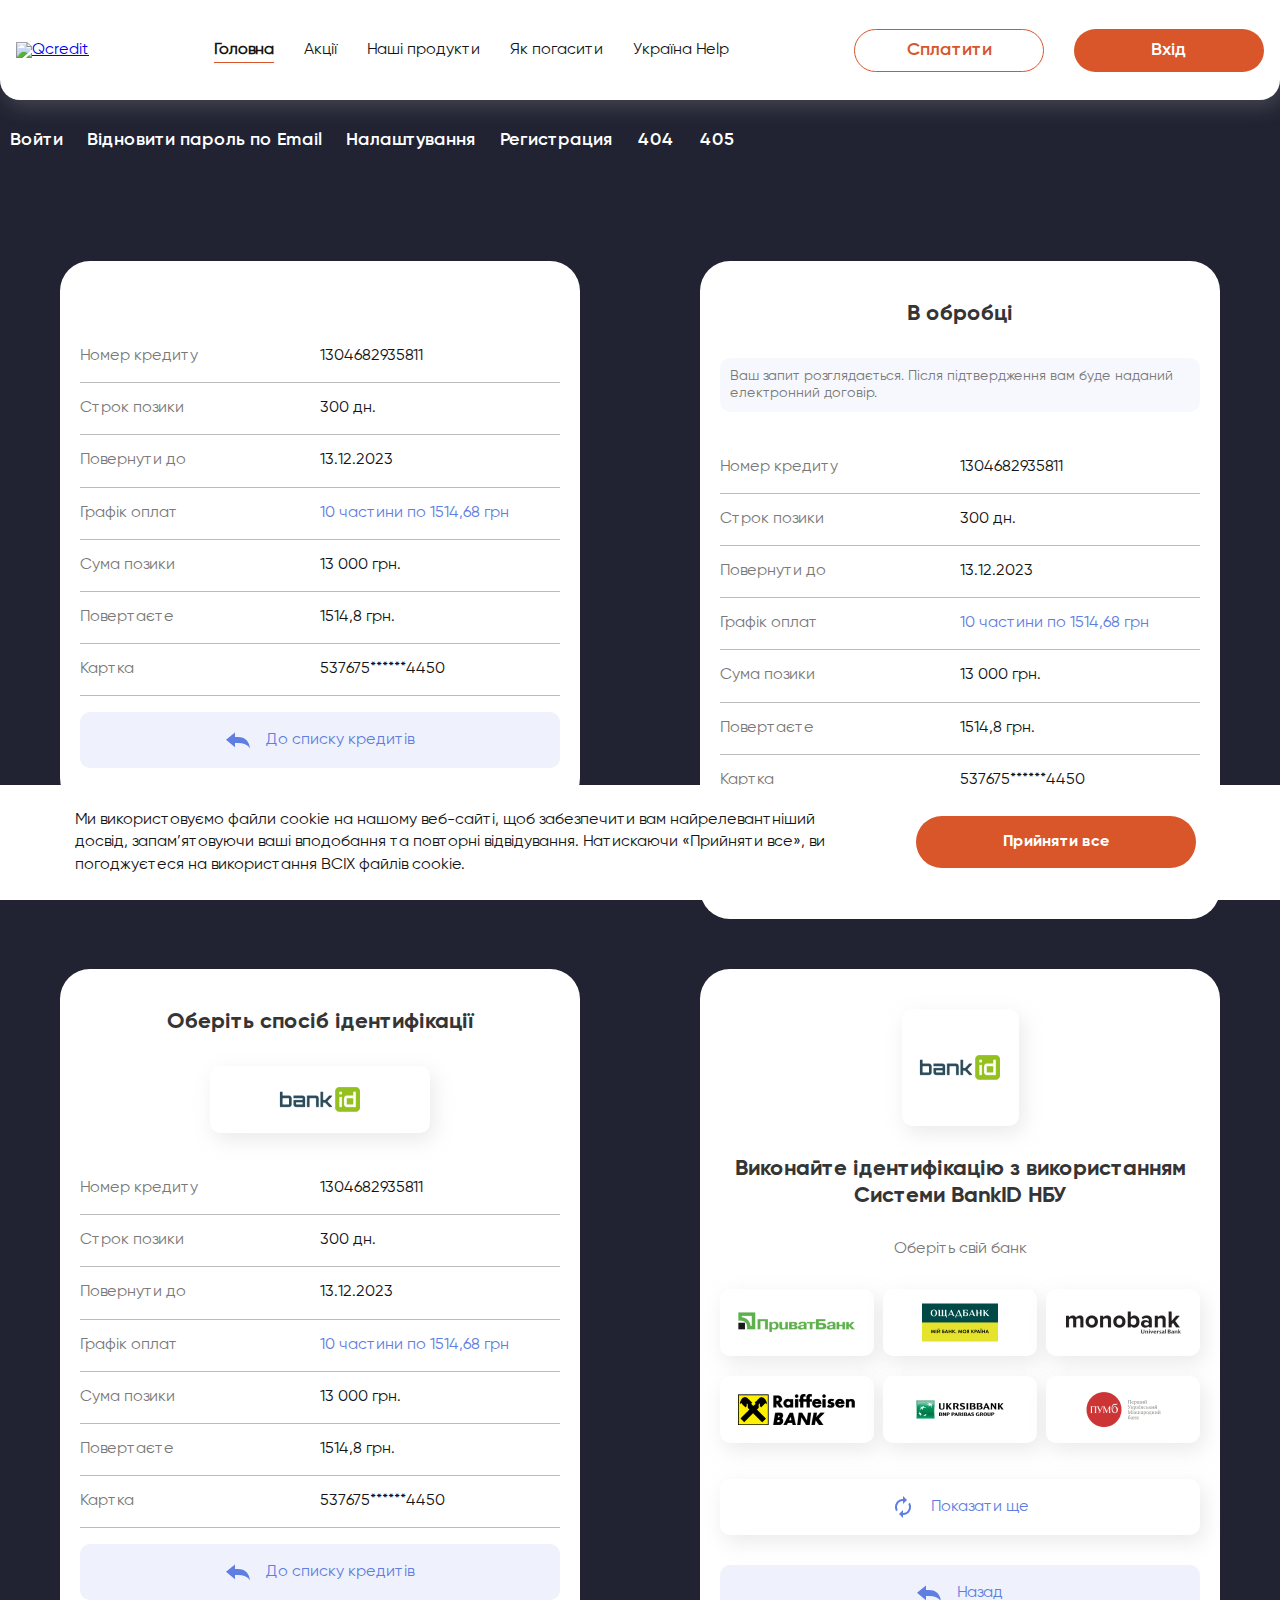
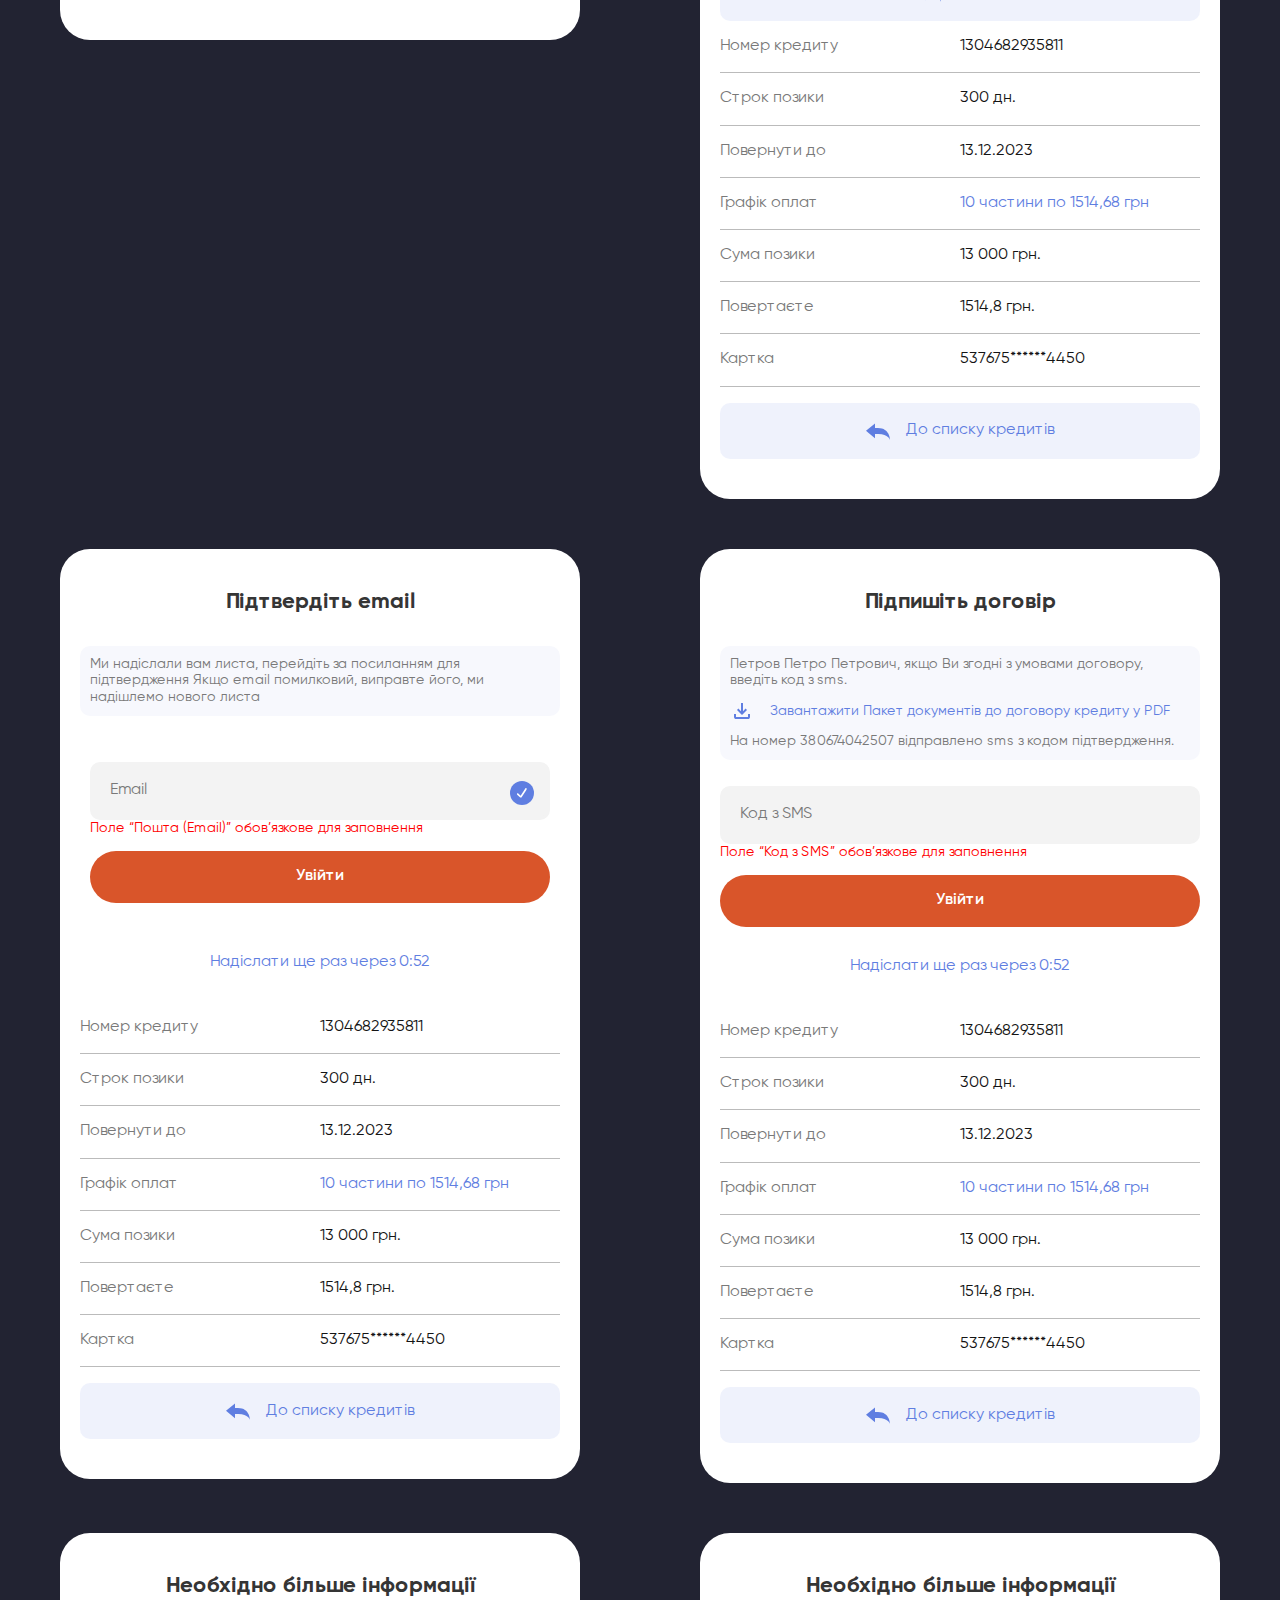
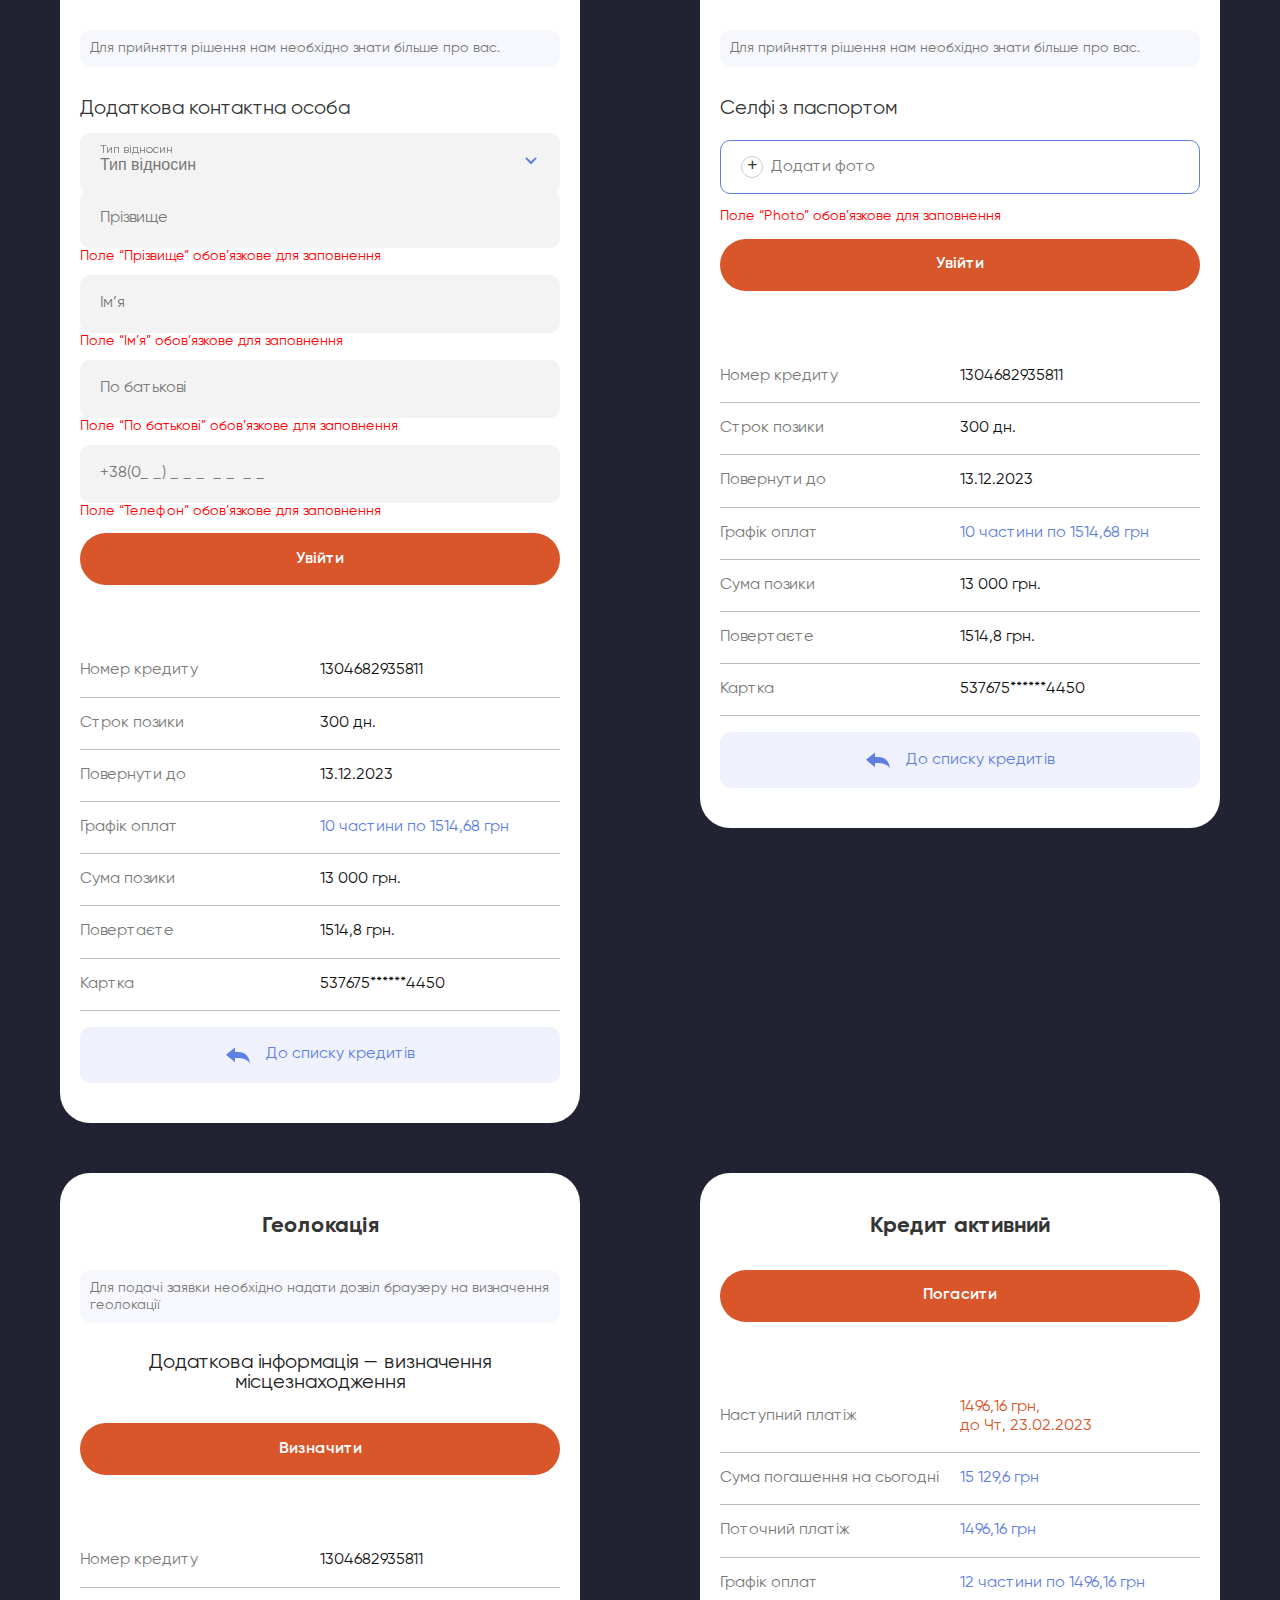
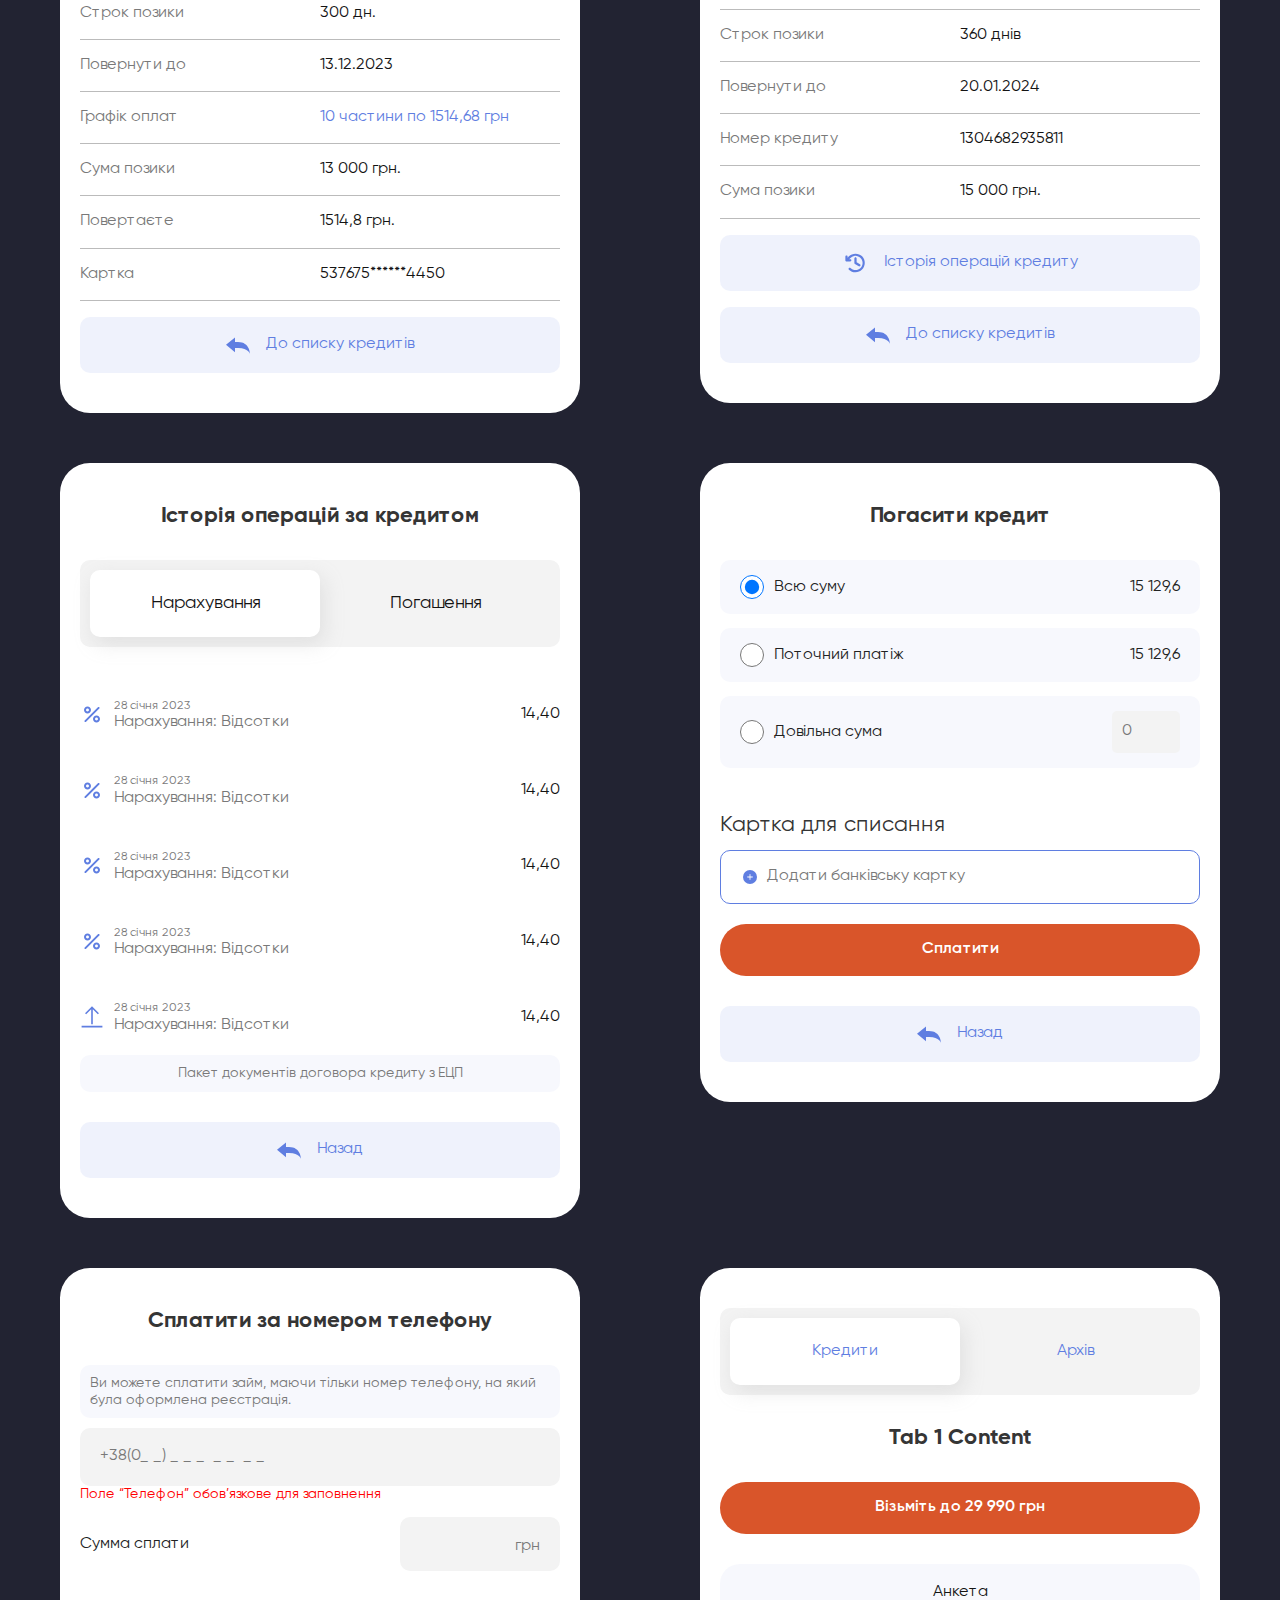
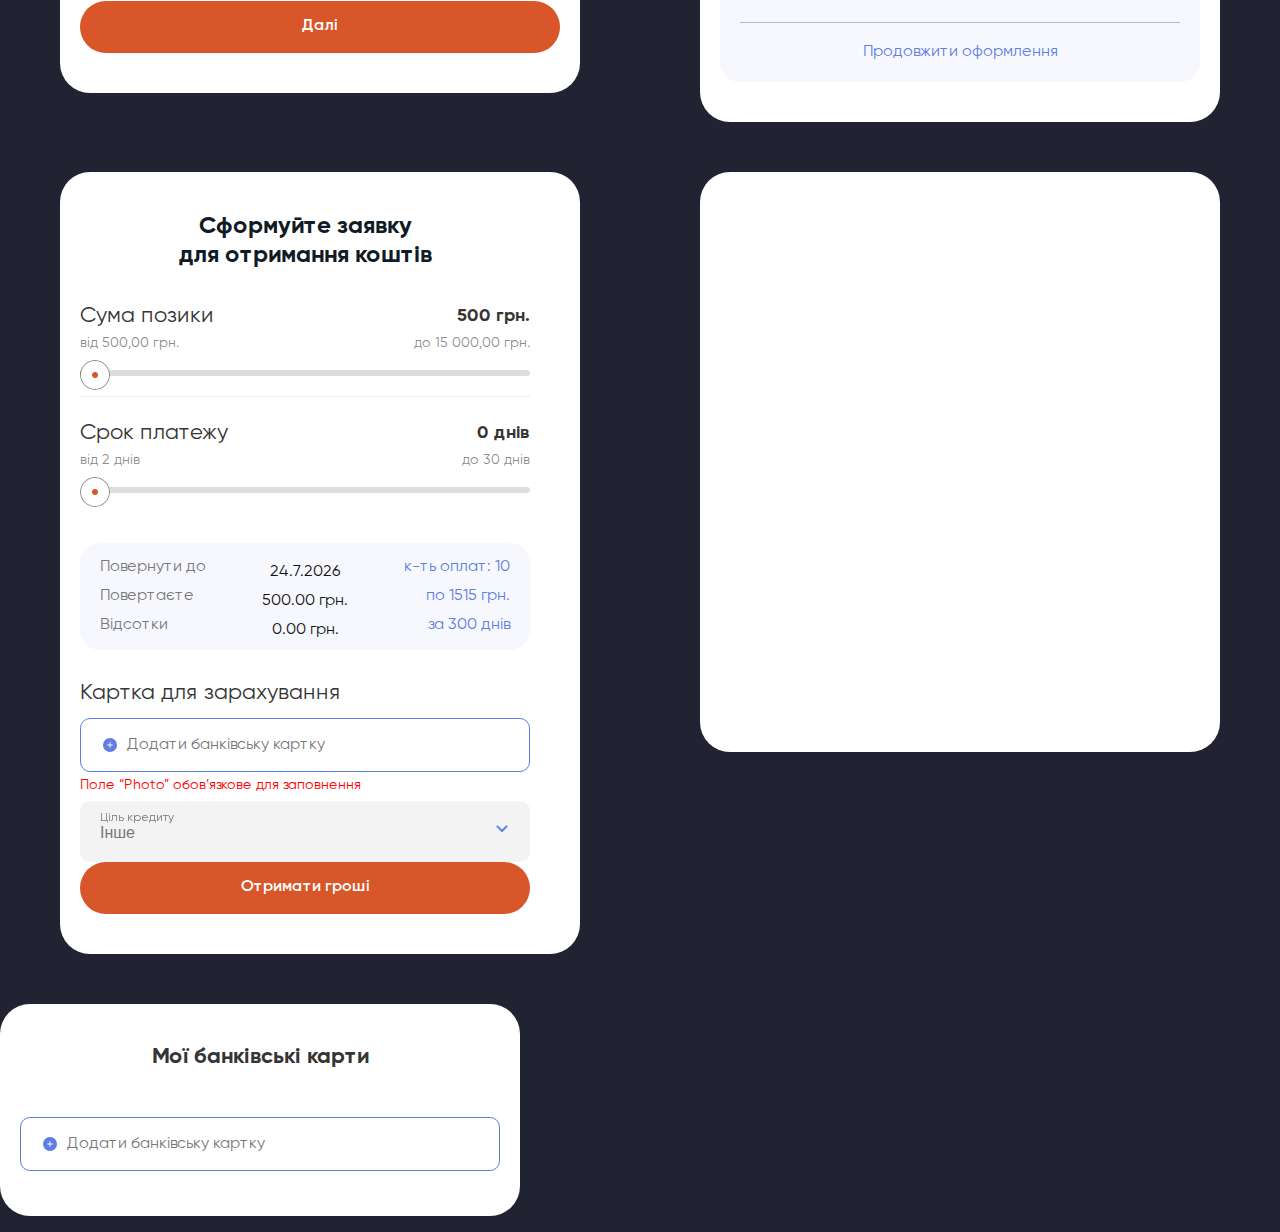
==== commit e1e9641f: "sss" ====
--- a/index.html
+++ b/index.html
@@ -1212,7 +1212,11 @@
 
     <!-- Калькулятор -->
     <div class="contents1">
-      <iframe src="https://akademuk.github.io/QC/iframe1.html" name="myIFrame" scrolling="no" width="100%" height="100%"></iframe>
+      <iframe src="https://akademuk.github.io/QC/iframe1.html" 
+      name="myIFrame" 
+      scrolling="no" 
+      width="100%" 
+      style="min-height: 500px;"></iframe>
     </div>
 
   </div>
--- a/style/style.css
+++ b/style/style.css
@@ -2810,7 +2810,11 @@
   width: 100%;
   overflow: hidden;
 }
-@media(max-width: 576) {
+.claculatorContainerIframe1 {
+  display: flex;
+  flex-direction: row;
+}
+@media(max-width: 576px) {
   .bodyIframe1 {
     max-width: 100%;
     width: 100%;
@@ -2818,4 +2822,7 @@
   .claculatorContainerSectionFlex.flexinf{
     align-items: center !important;
   }
+  .claculatorContainerIframe1 {
+    flex-direction: column !important;
+  }
 }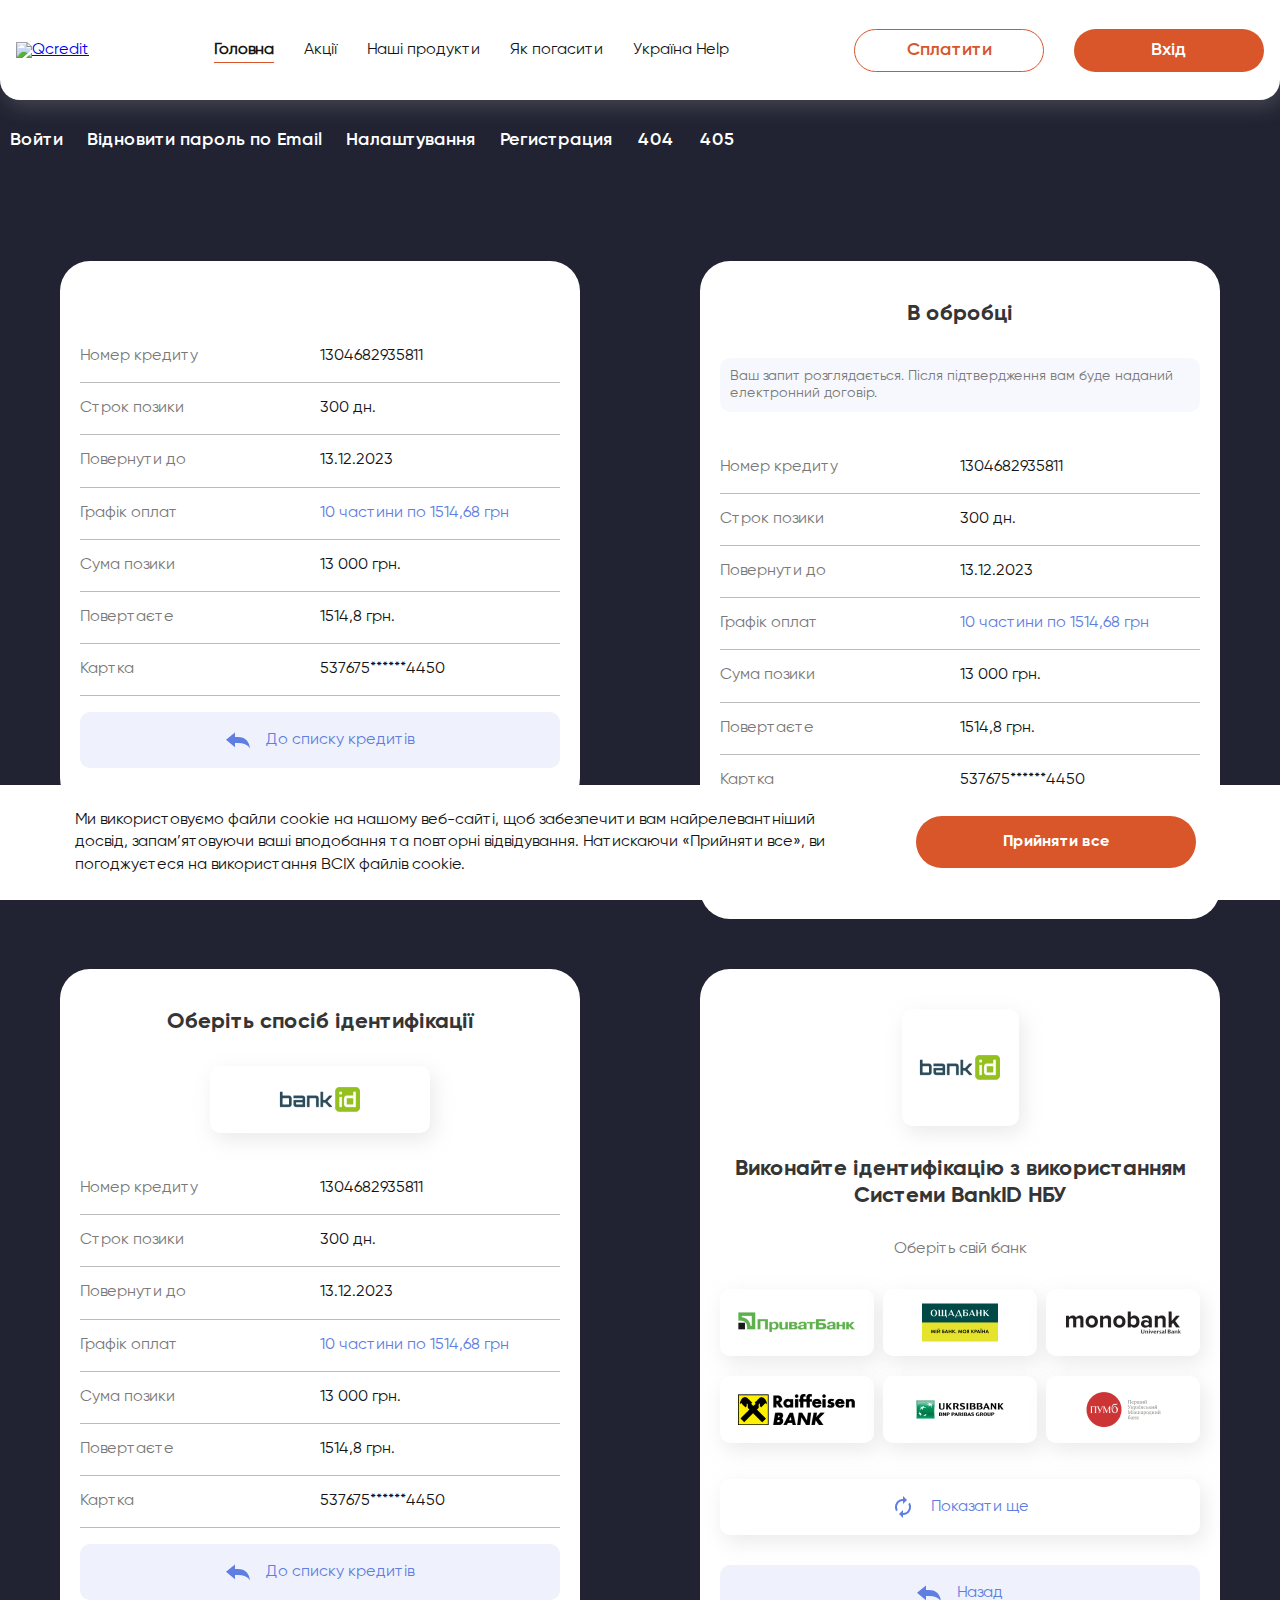
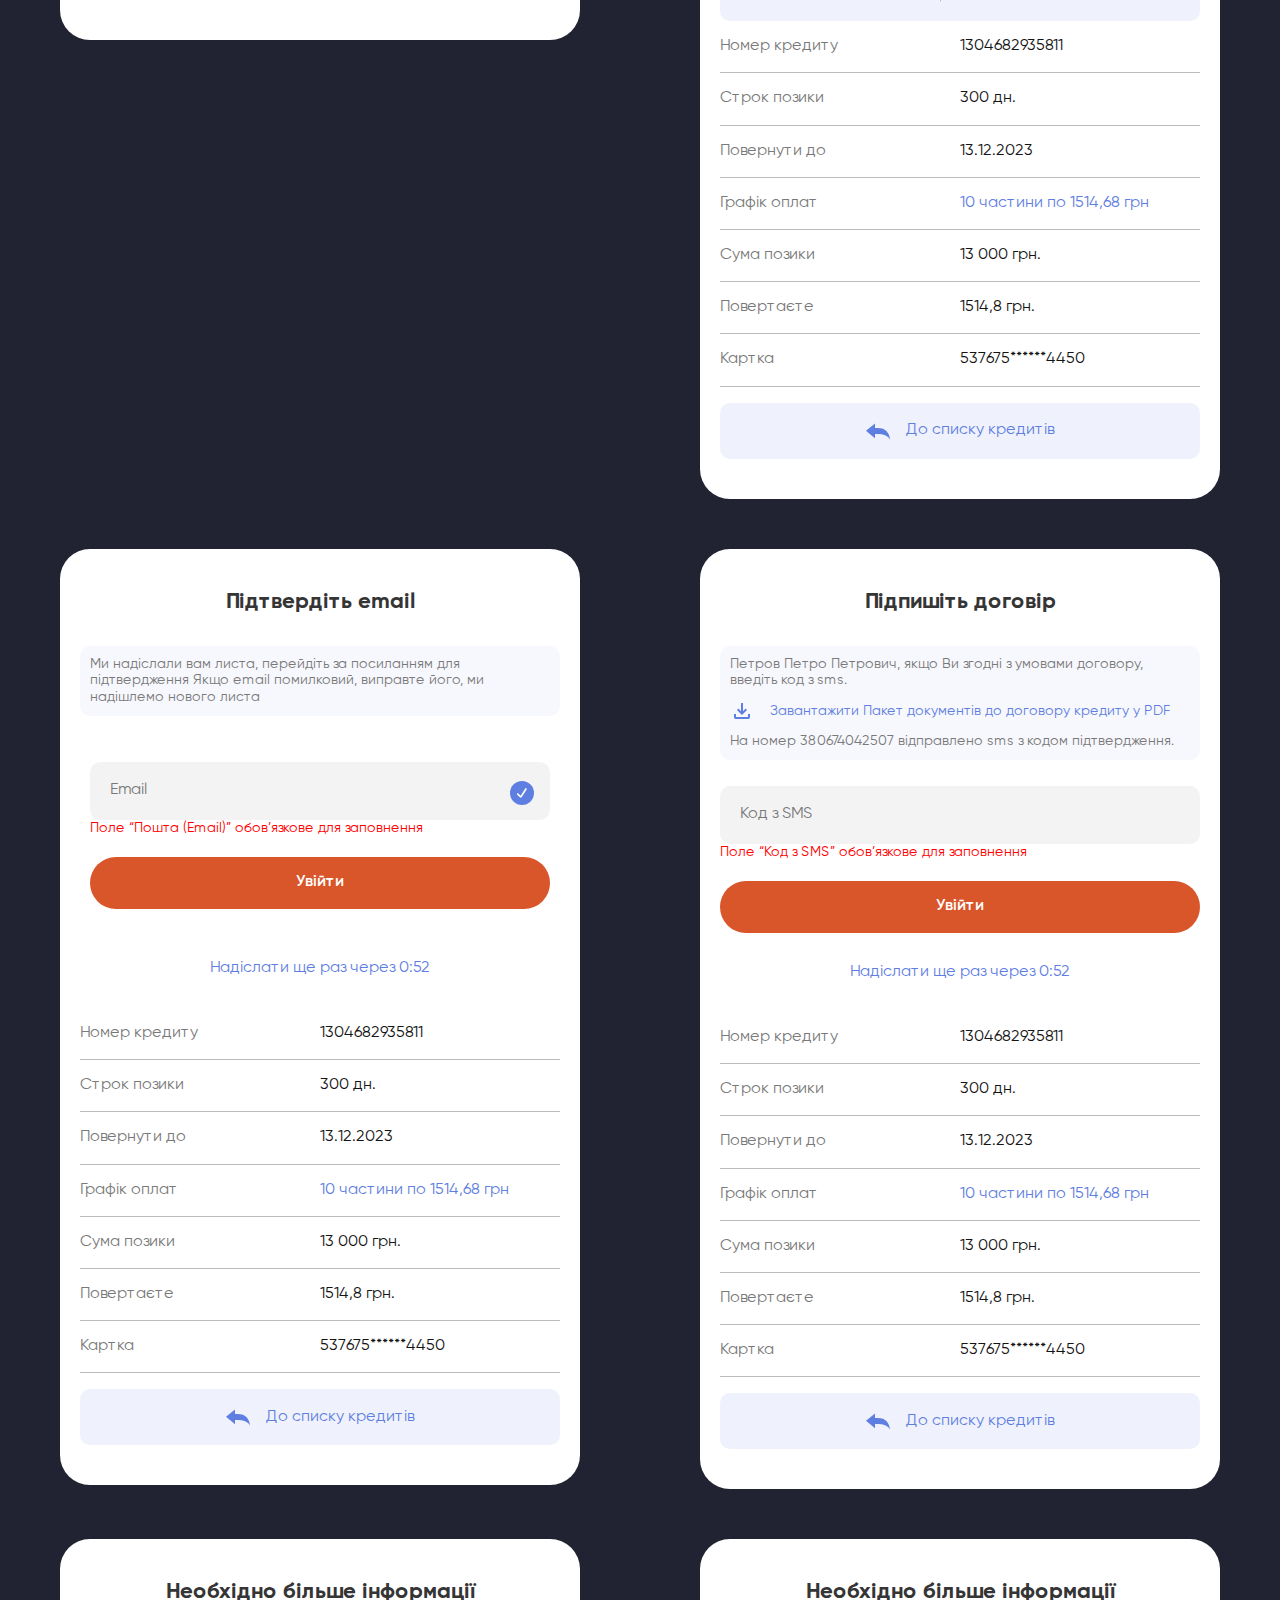
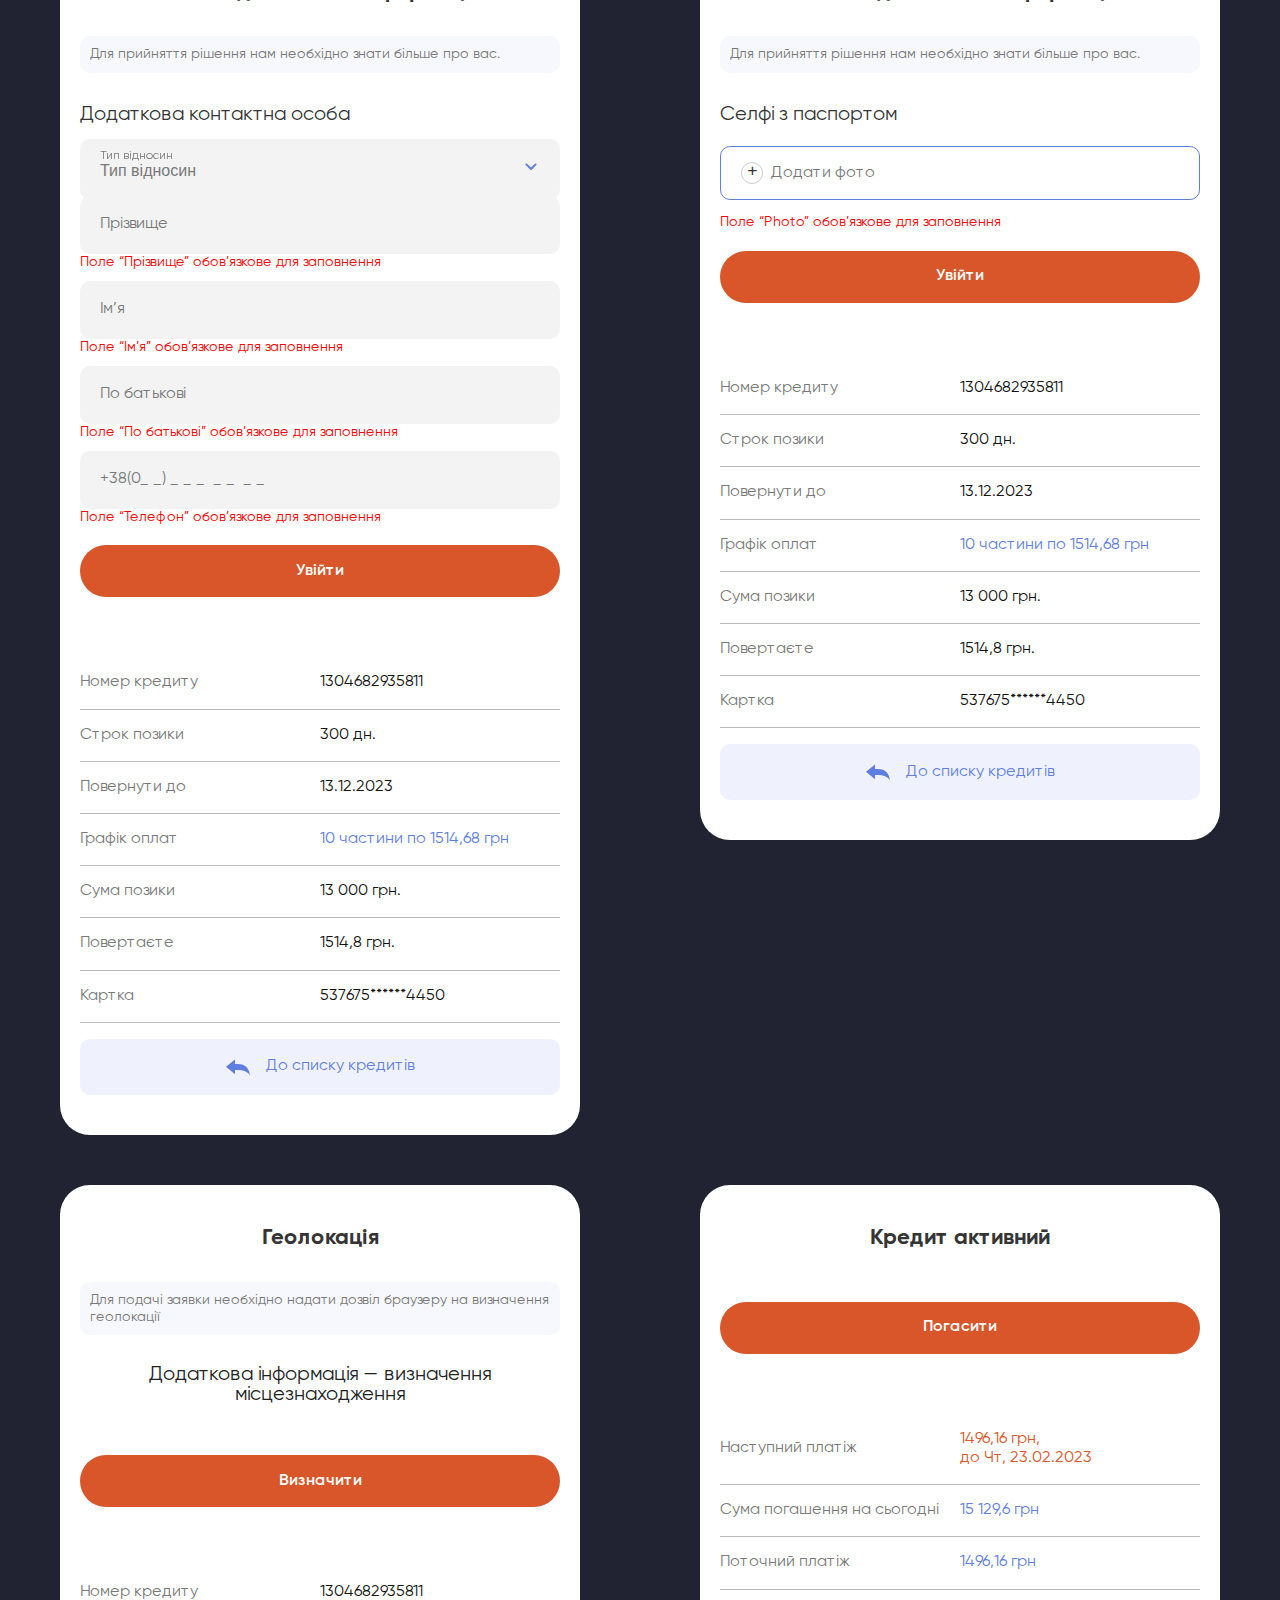
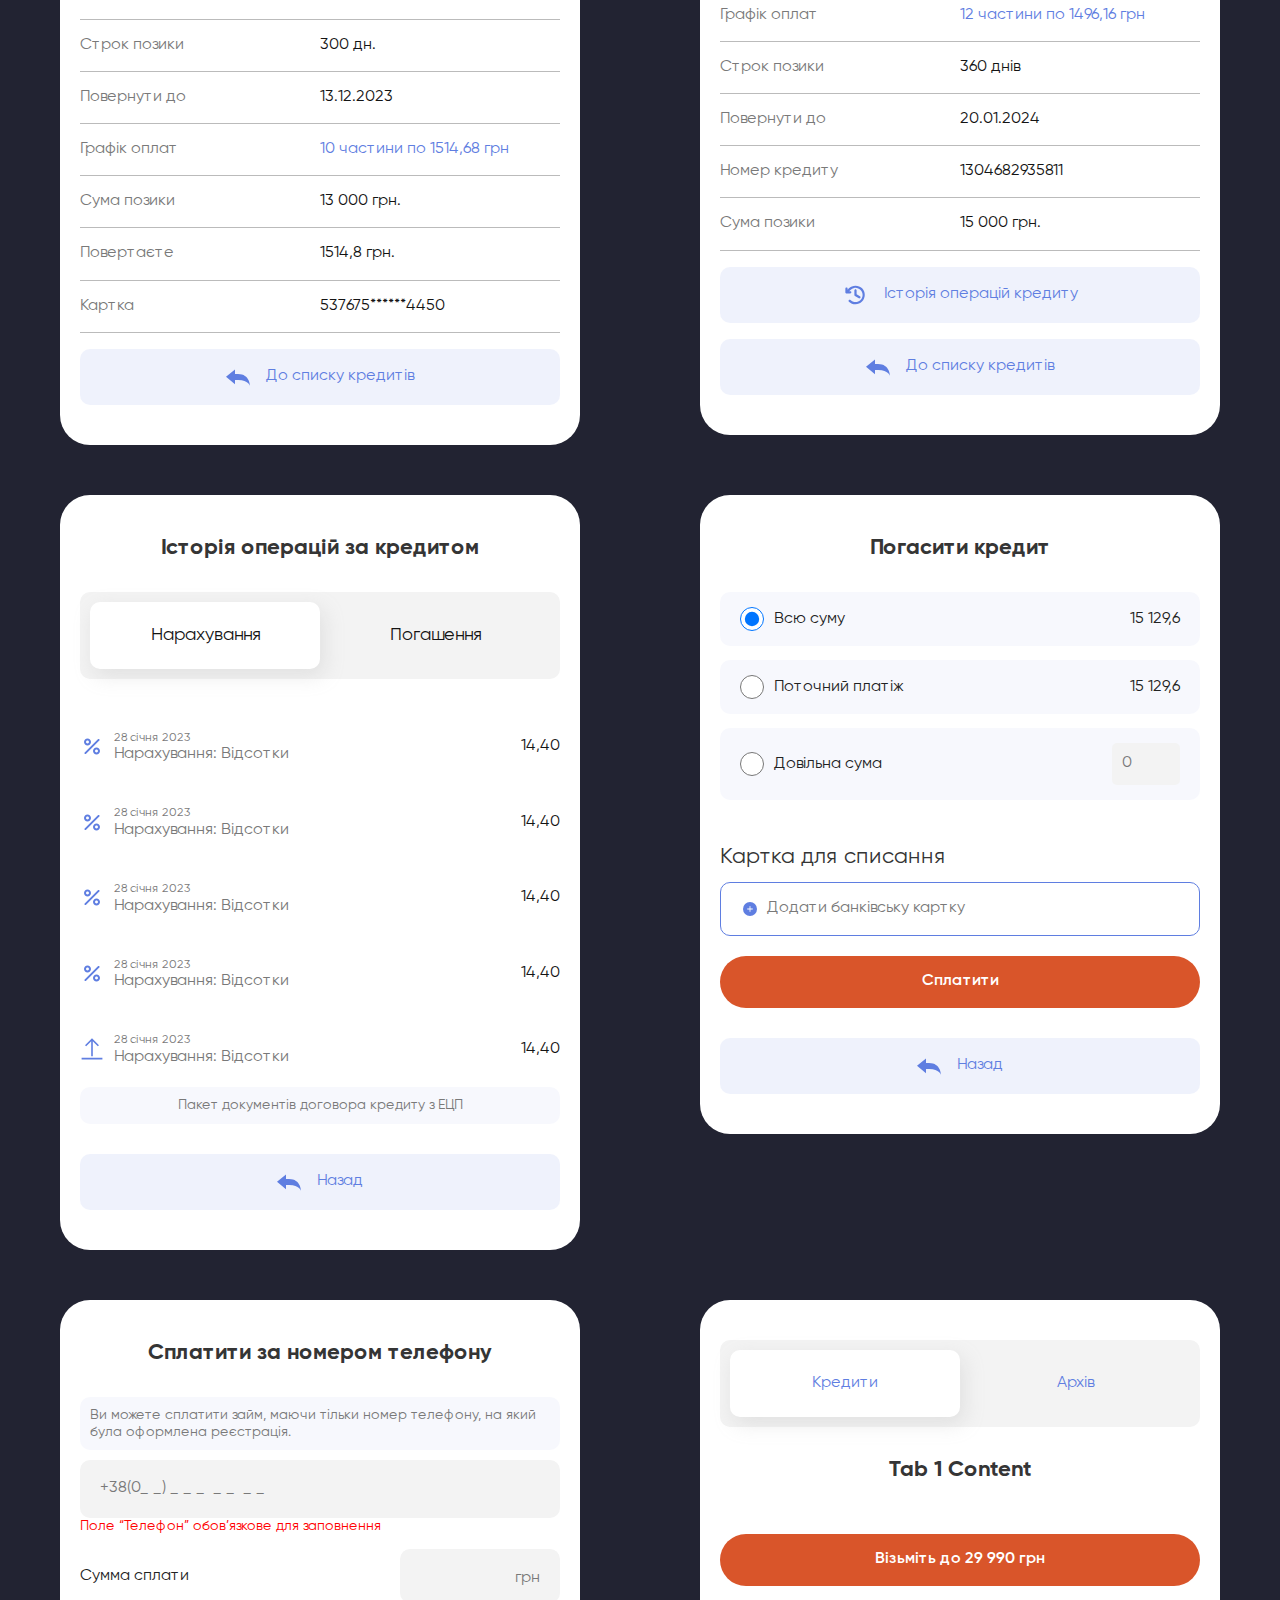
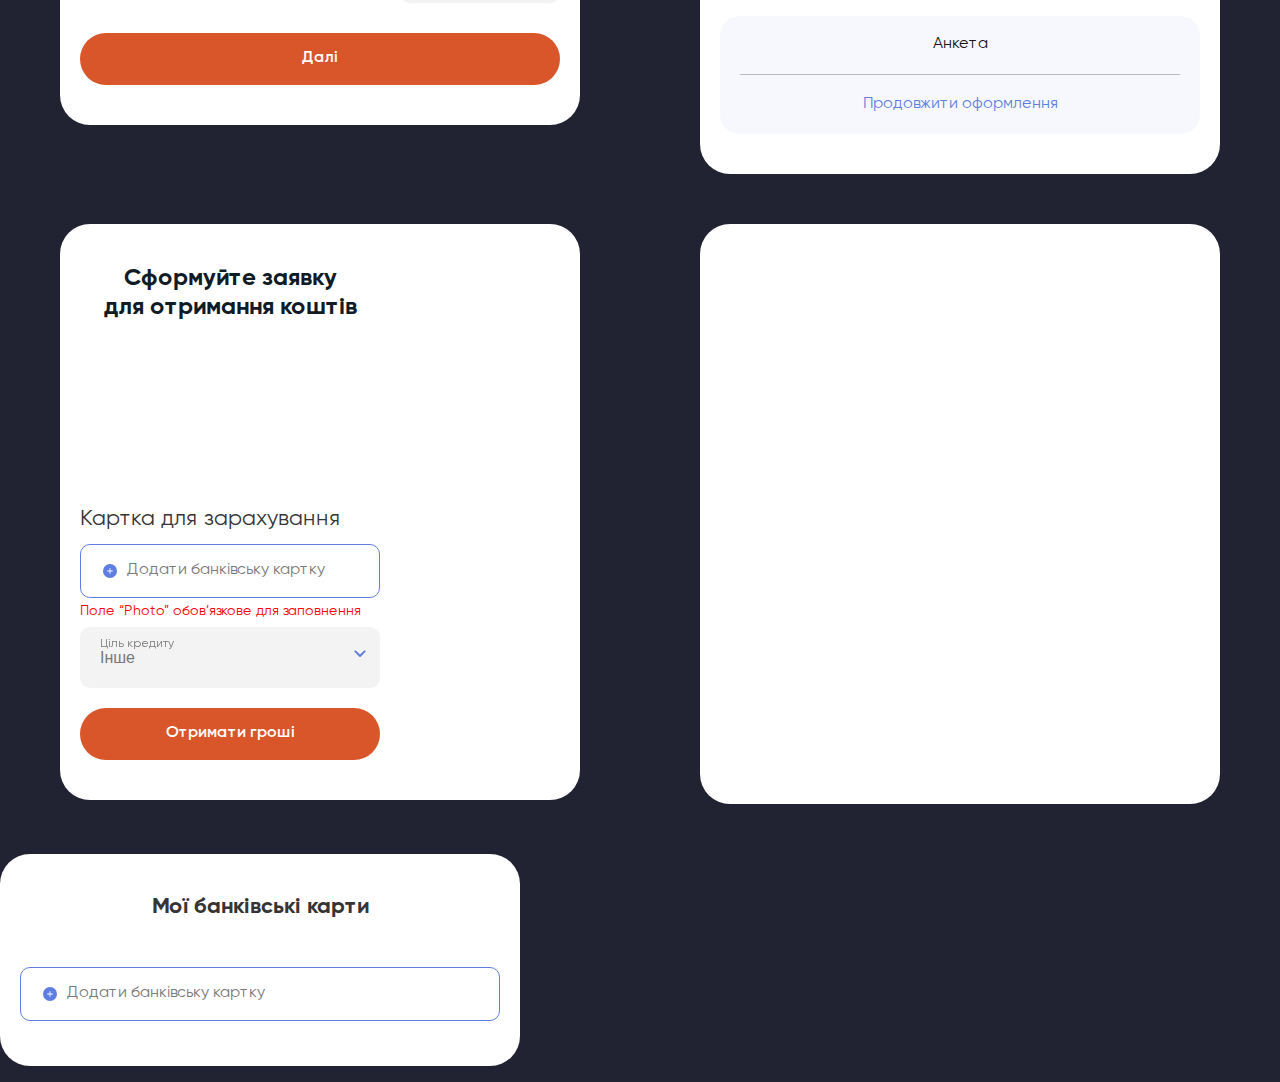
==== commit 43fbe8c3: "ss" ====
--- a/index.html
+++ b/index.html
@@ -1133,55 +1133,7 @@
         <div class="credit_onlineContainerLeft" id="fields">
             <h2>Сформуйте заявку <br>
               для отримання коштів</h2>
-            <form class="rangeForm">
-                <div class="sliderMoney">
-                    <div class="sliderContainerText">
-                        <div class="maxLenghtContent">
-                            <p>Сума позики</p>
-                            <div id="innerMoney">0</div>
-                        </div>
-                        <div class="maxLenght">
-                            <p>від 500,00 грн.</p>
-                            <p>до 15 000,00 грн.</p>
-                        </div>
-                    </div>
-                    <input type="range" id="valueMoney" min="500" max="18000" value="0" step="100" oninput="rangeMoney()">
-                </div>
-                <div class="sliderDate">
-                    <div class="sliderContainerText">
-                        <div class="maxLenghtContent">
-                            <p>Срок платежу</p>
-                            <div id="innerDate">0</div>
-                        </div>
-                        <div class="maxLenght">
-                            <p>від 2 днів</p>
-                            <p>до 30 днів</p>
-                        </div>
-                    </div>
-                    <input type="range" id="valueDate" min="0" max="30" value="0" oninput="rangeMoney()">
-                </div>
-                <div class="formContainer">
-                    <div class="formContainerLeft">
-                        <div class="claculatorContainer">
-                          <div class="claculatorContainerSection">
-                              <p class="claculatorContainerSectionText">Повернути до</p>
-                              <p class="claculatorContainerSectionText">Повертаєте</p>
-                              <p class="claculatorContainerSectionText">Відсотки</p>
-                          </div>
-                          <div class="claculatorContainerSection claculatorContainerSectionCenter">
-                            <p class="claculatorContainerSectionText" id="resultDate"></p>
-                            <p class="claculatorContainerSectionText" id="resultSum" class="boldResult">0</p>
-                            <p class="claculatorContainerSectionText" id="resultPercent"></p>
-                          </div>
-                          <div class="claculatorContainerSection claculatorContainerSectionCenterRight">
-                            <p class="claculatorContainerSectionText">к-ть оплат: 10</p>
-                            <p class="claculatorContainerSectionText">по 1515 грн.</p>
-                            <p class="claculatorContainerSectionText">за 300 днів</p>
-                        </div>
-                        </div>
-                    </div>
-                </div>
-            </form>
+              <iframe src="https://akademuk.github.io/QC/iframe2.html" name="myIFrame" scrolling="no" width="100%" height="100%"></iframe>
             <div>
               <p class="textCards">Картка для зарахування</p>
               <div id="card-container2">
--- a/style/style.css
+++ b/style/style.css
@@ -2814,11 +2814,20 @@
   display: flex;
   flex-direction: row;
 }
-@media(max-width: 576px) {
+.submitForm {
+  margin-top: 20px !important;
+}
+.claculatorContainerIframe1 .claculatorContainerSectionFlex {
+  margin-bottom: 0 !important;
+}
+@media(max-width: 340px) {
   .bodyIframe1 {
     max-width: 100%;
     width: 100%;
   }
+  .contents1 iframe{
+    min-height: 580px;
+  }
   .claculatorContainerSectionFlex.flexinf{
     align-items: center !important;
   }
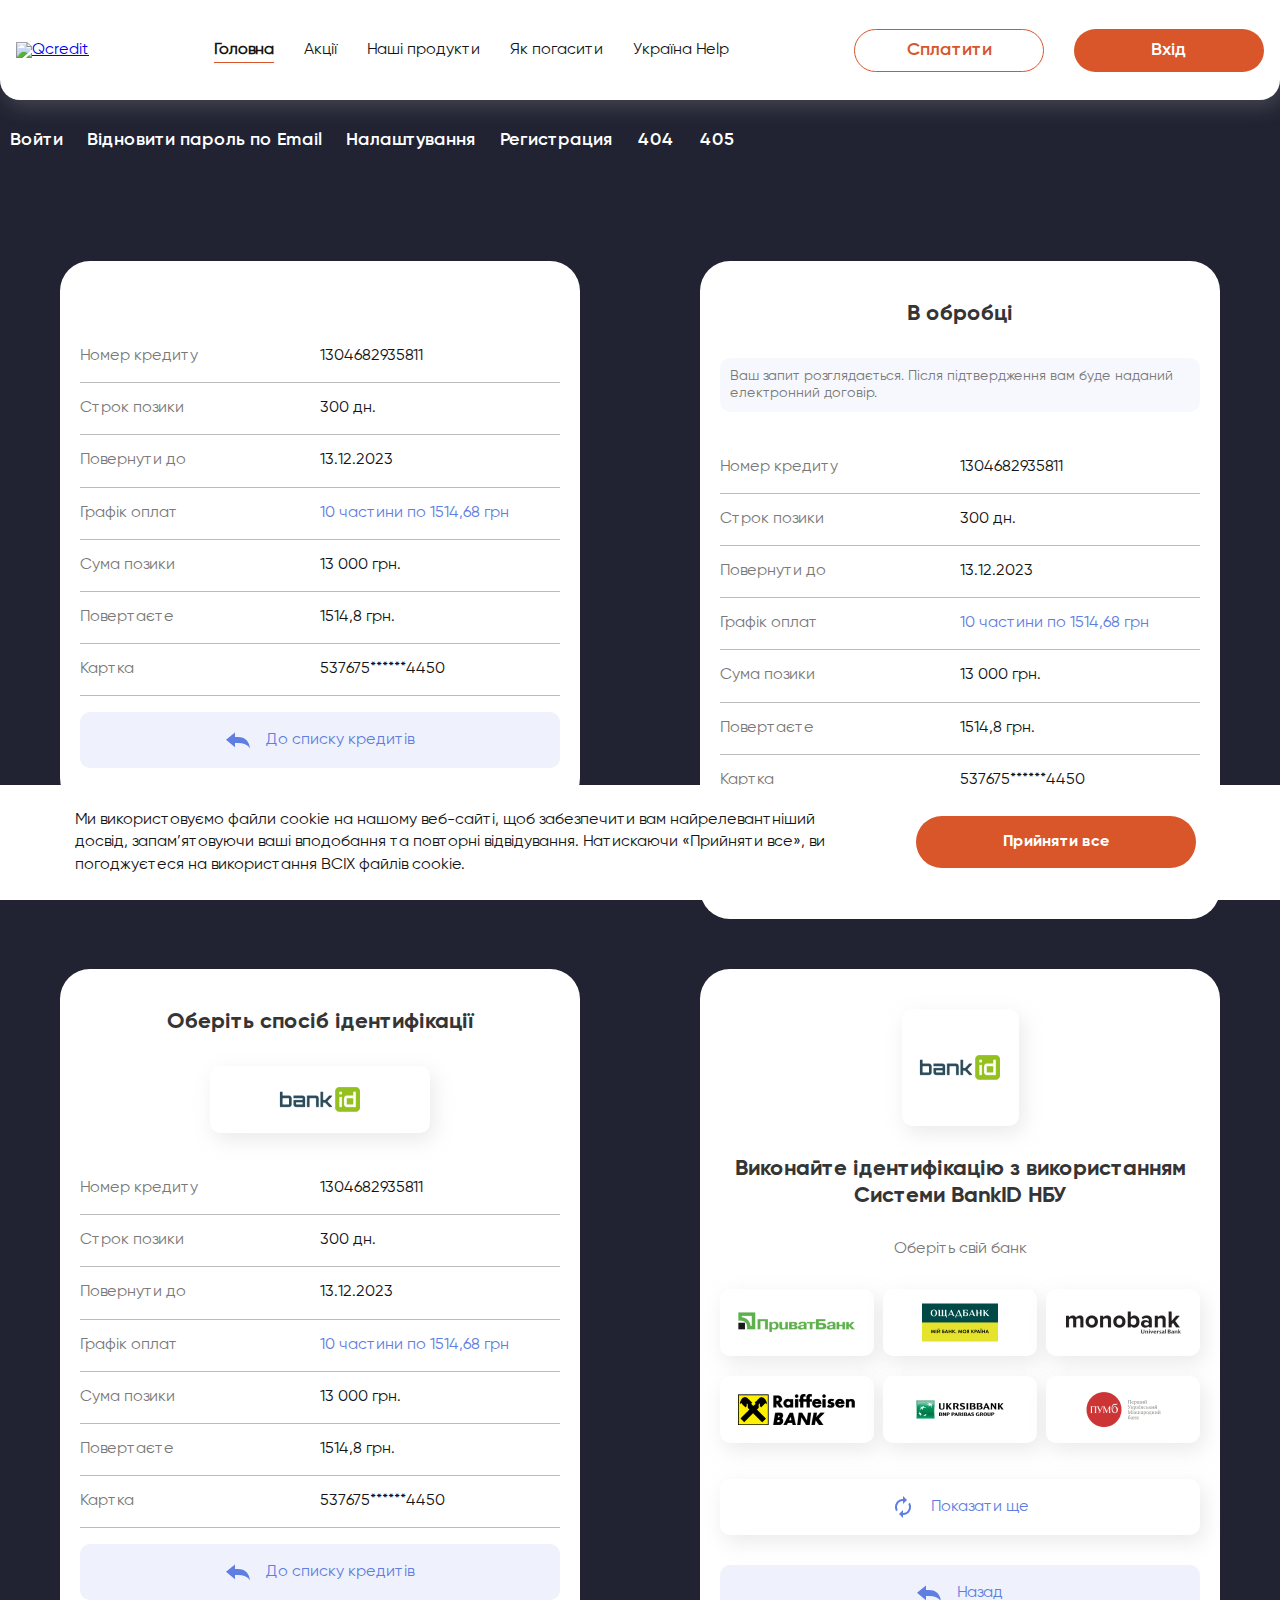
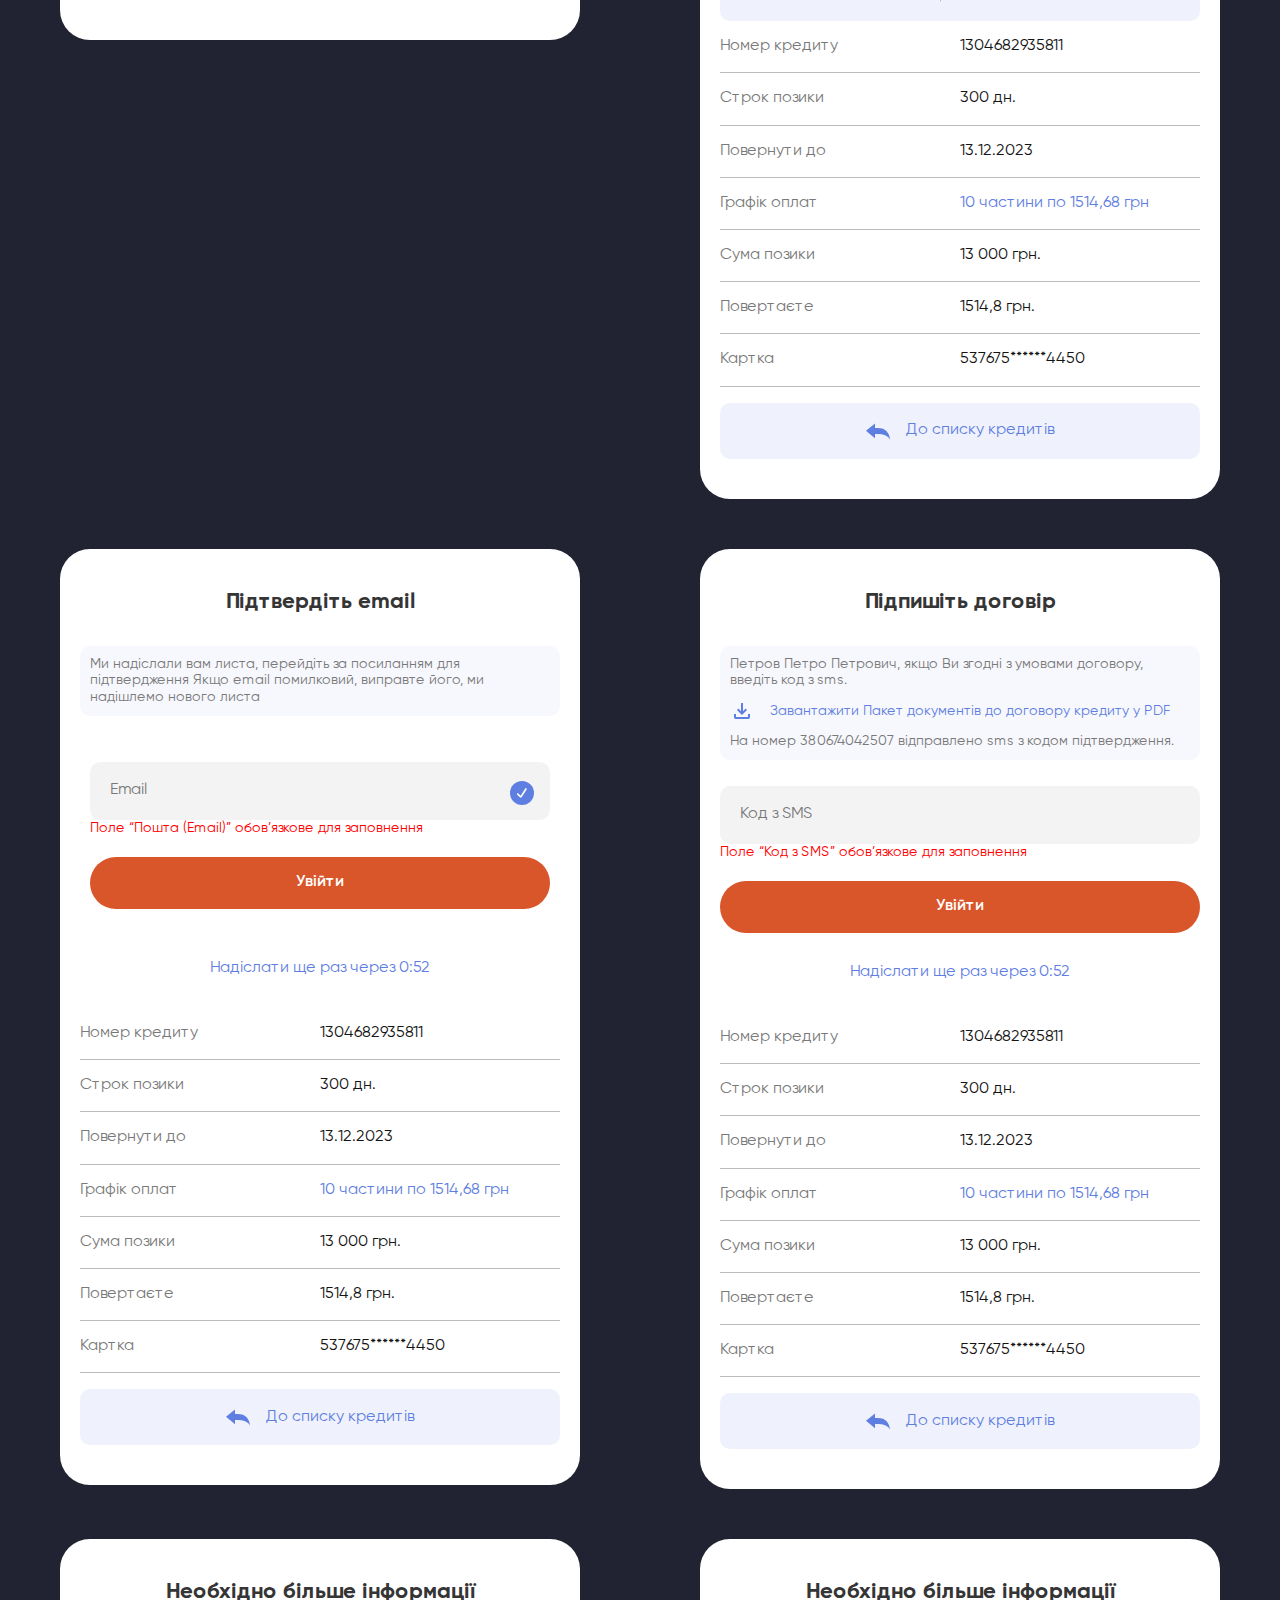
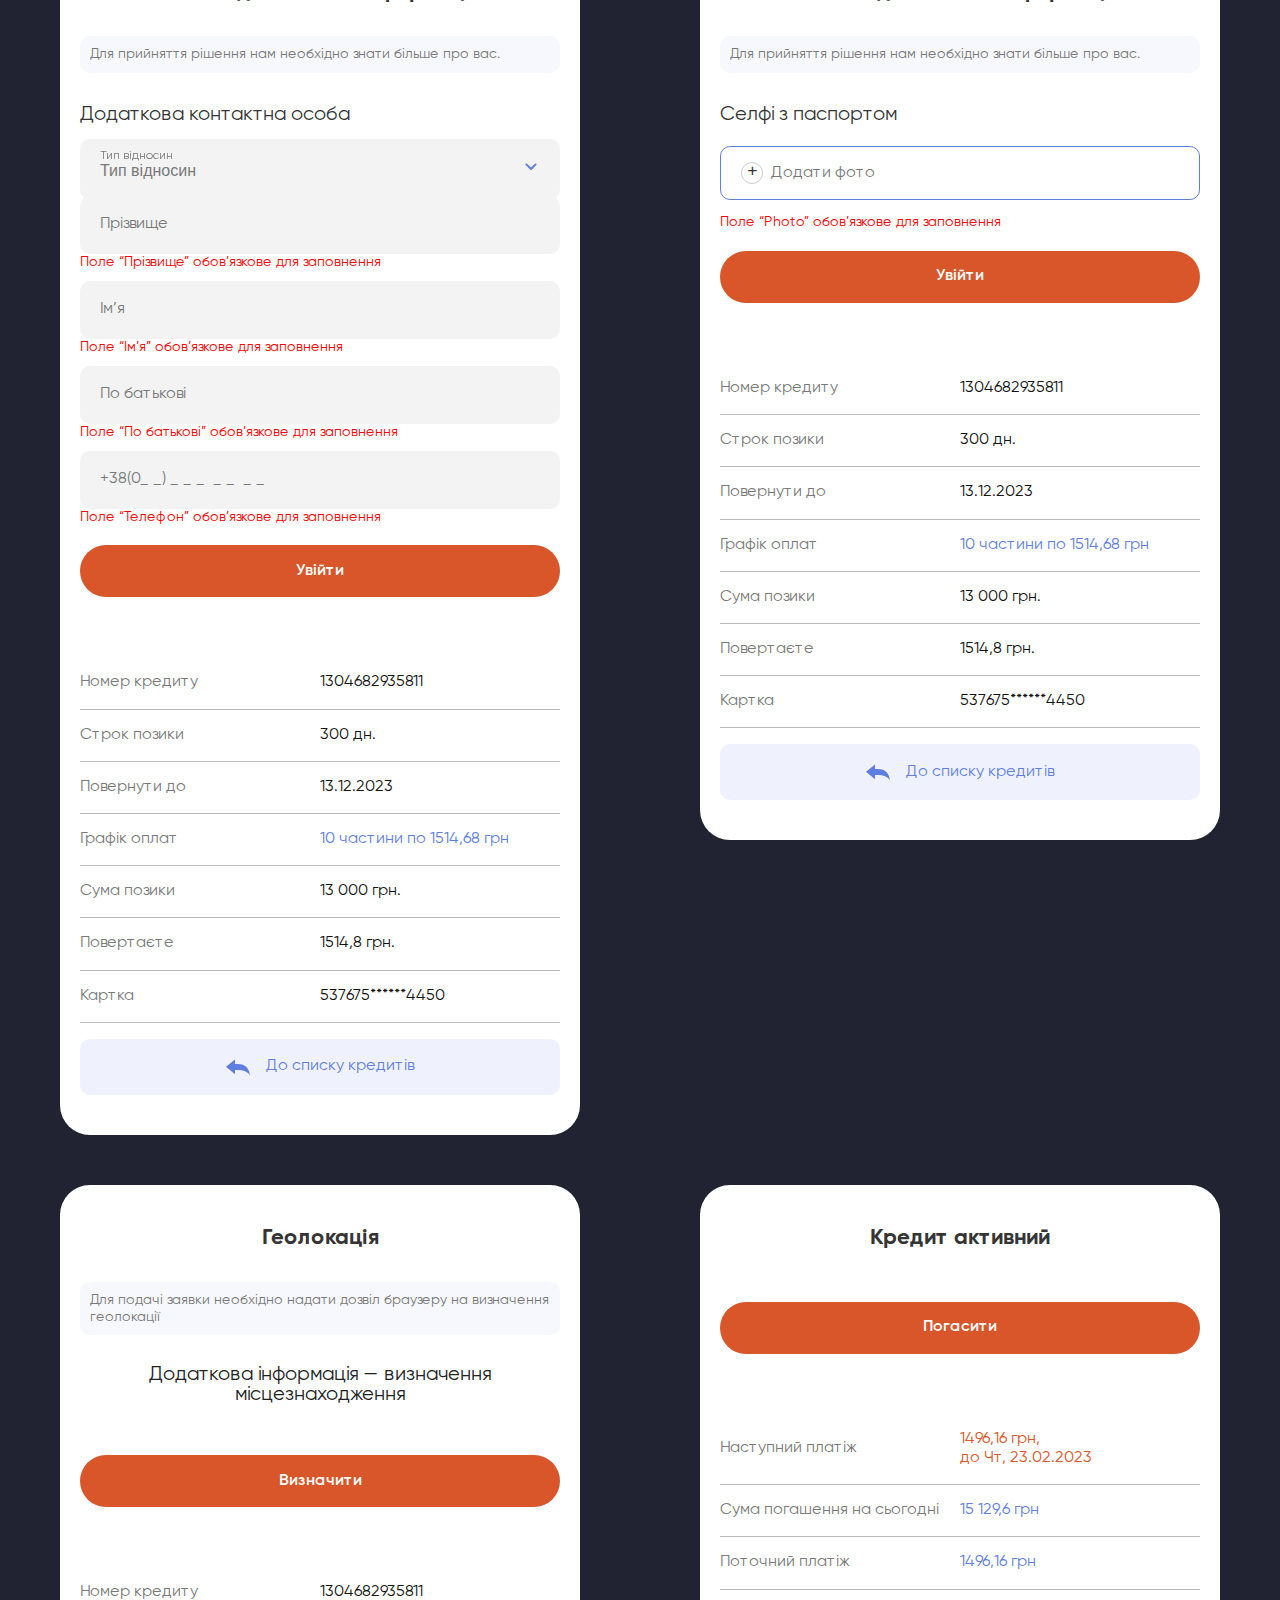
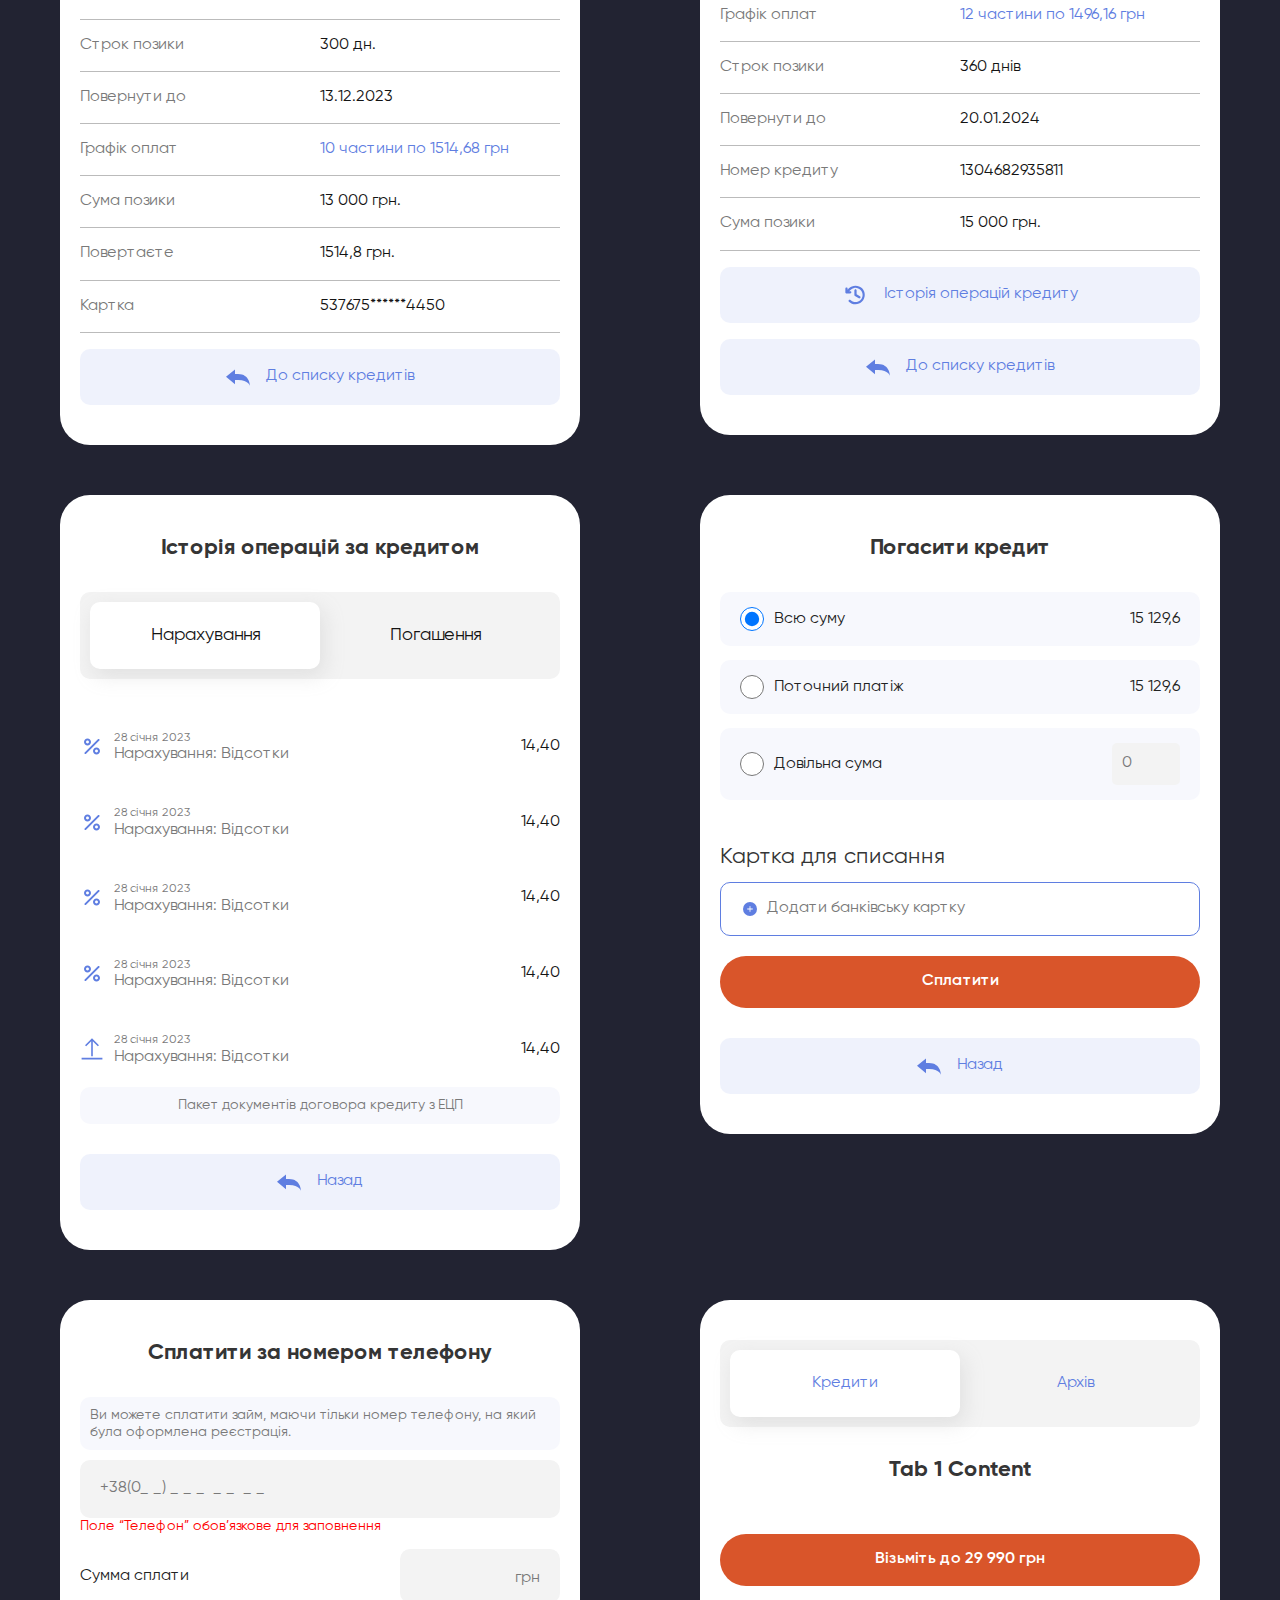
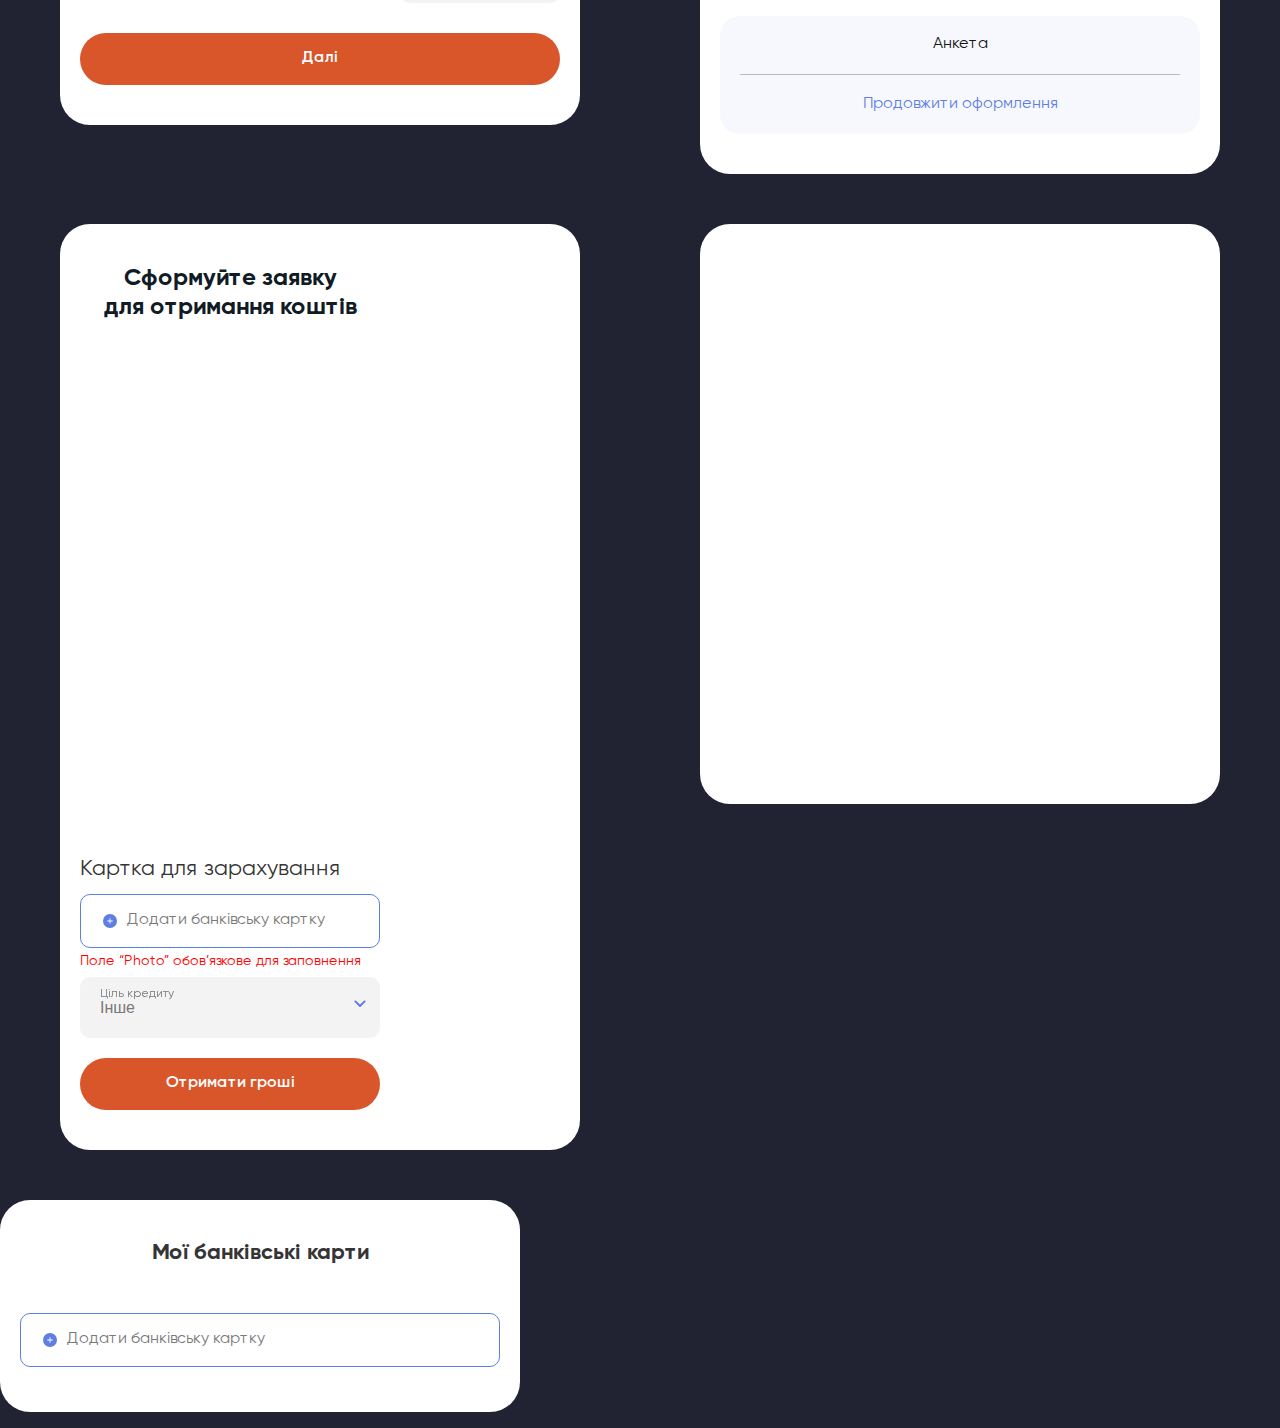
==== commit 8d9d3a4c: "sss" ====
--- a/index.html
+++ b/index.html
@@ -1167,8 +1167,7 @@
       <iframe src="https://akademuk.github.io/QC/iframe1.html" 
       name="myIFrame" 
       scrolling="no" 
-      width="100%" 
-      style="min-height: 500px;"></iframe>
+      width="100%" ></iframe>
     </div>
 
   </div>
--- a/style/style.css
+++ b/style/style.css
@@ -2820,6 +2820,9 @@
 .claculatorContainerIframe1 .claculatorContainerSectionFlex {
   margin-bottom: 0 !important;
 }
+.contents1 iframe {
+  min-height: 500px;
+}
 @media(max-width: 340px) {
   .bodyIframe1 {
     max-width: 100%;
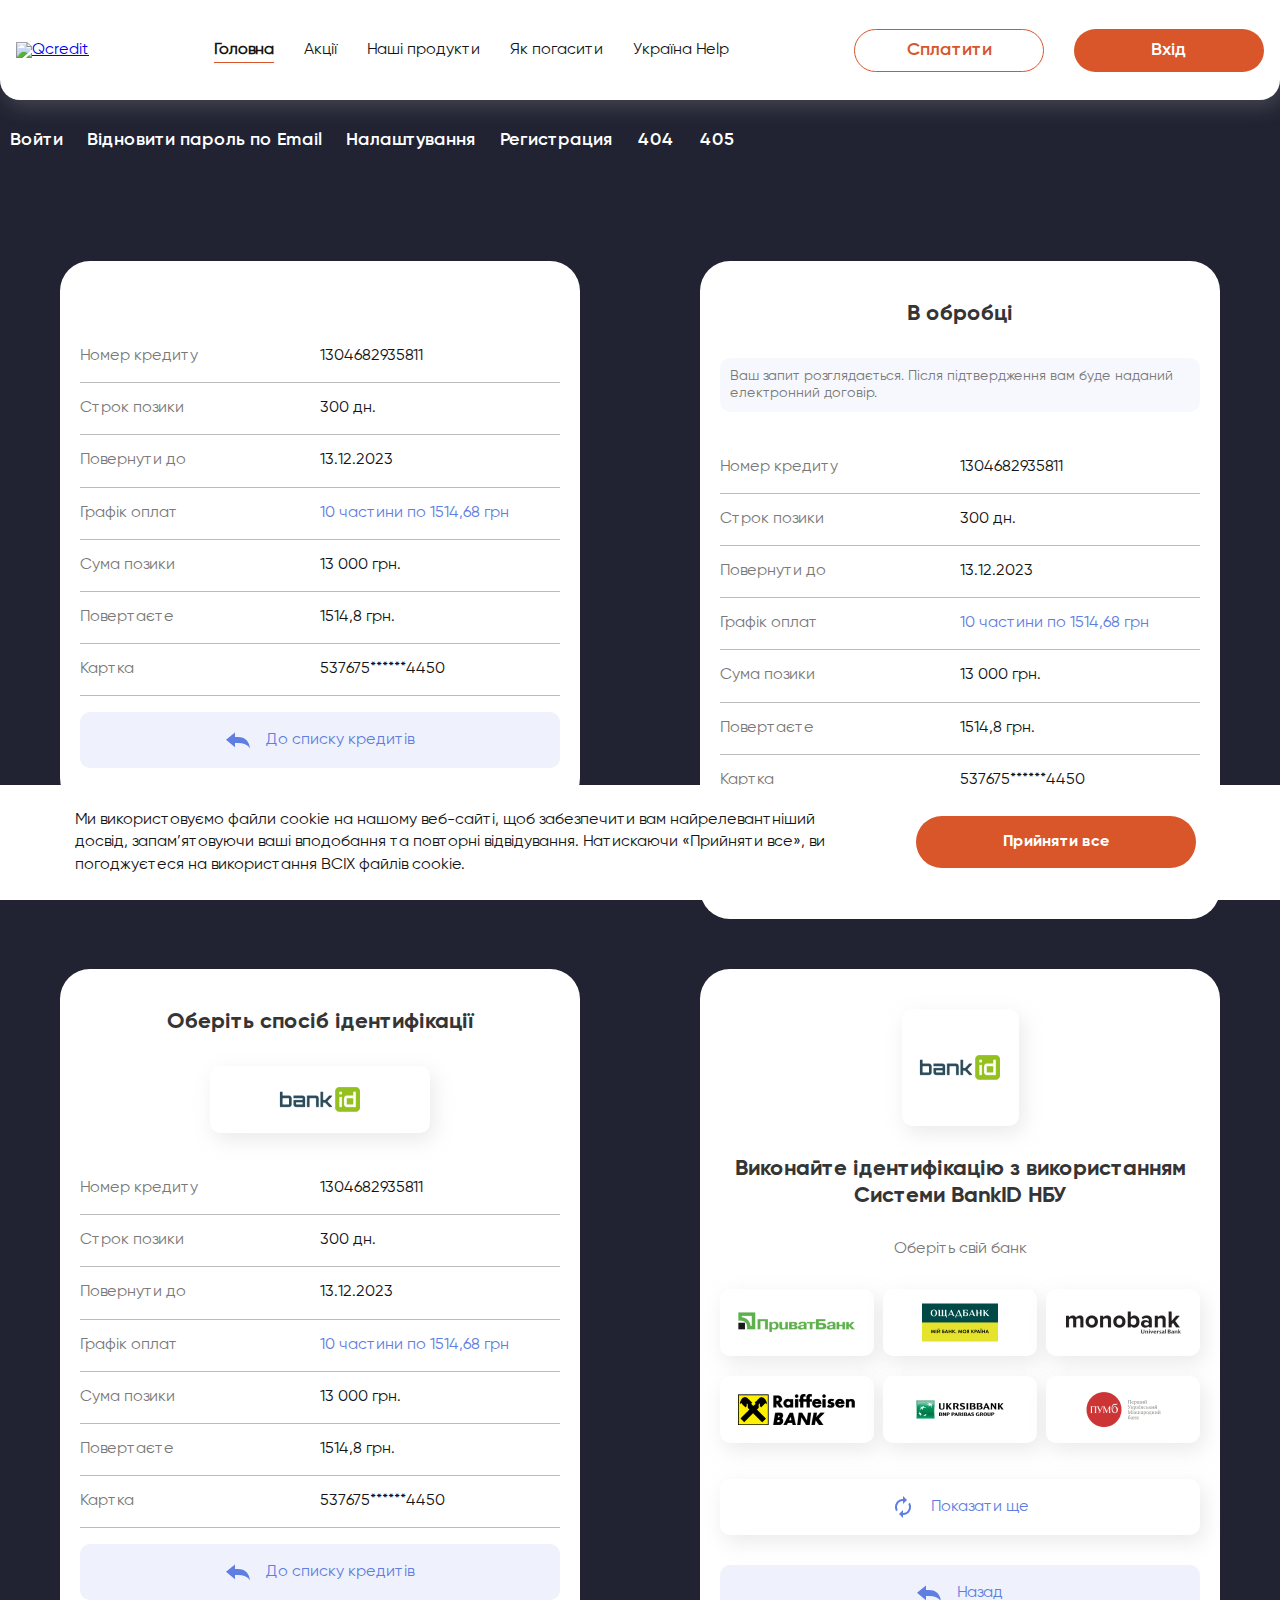
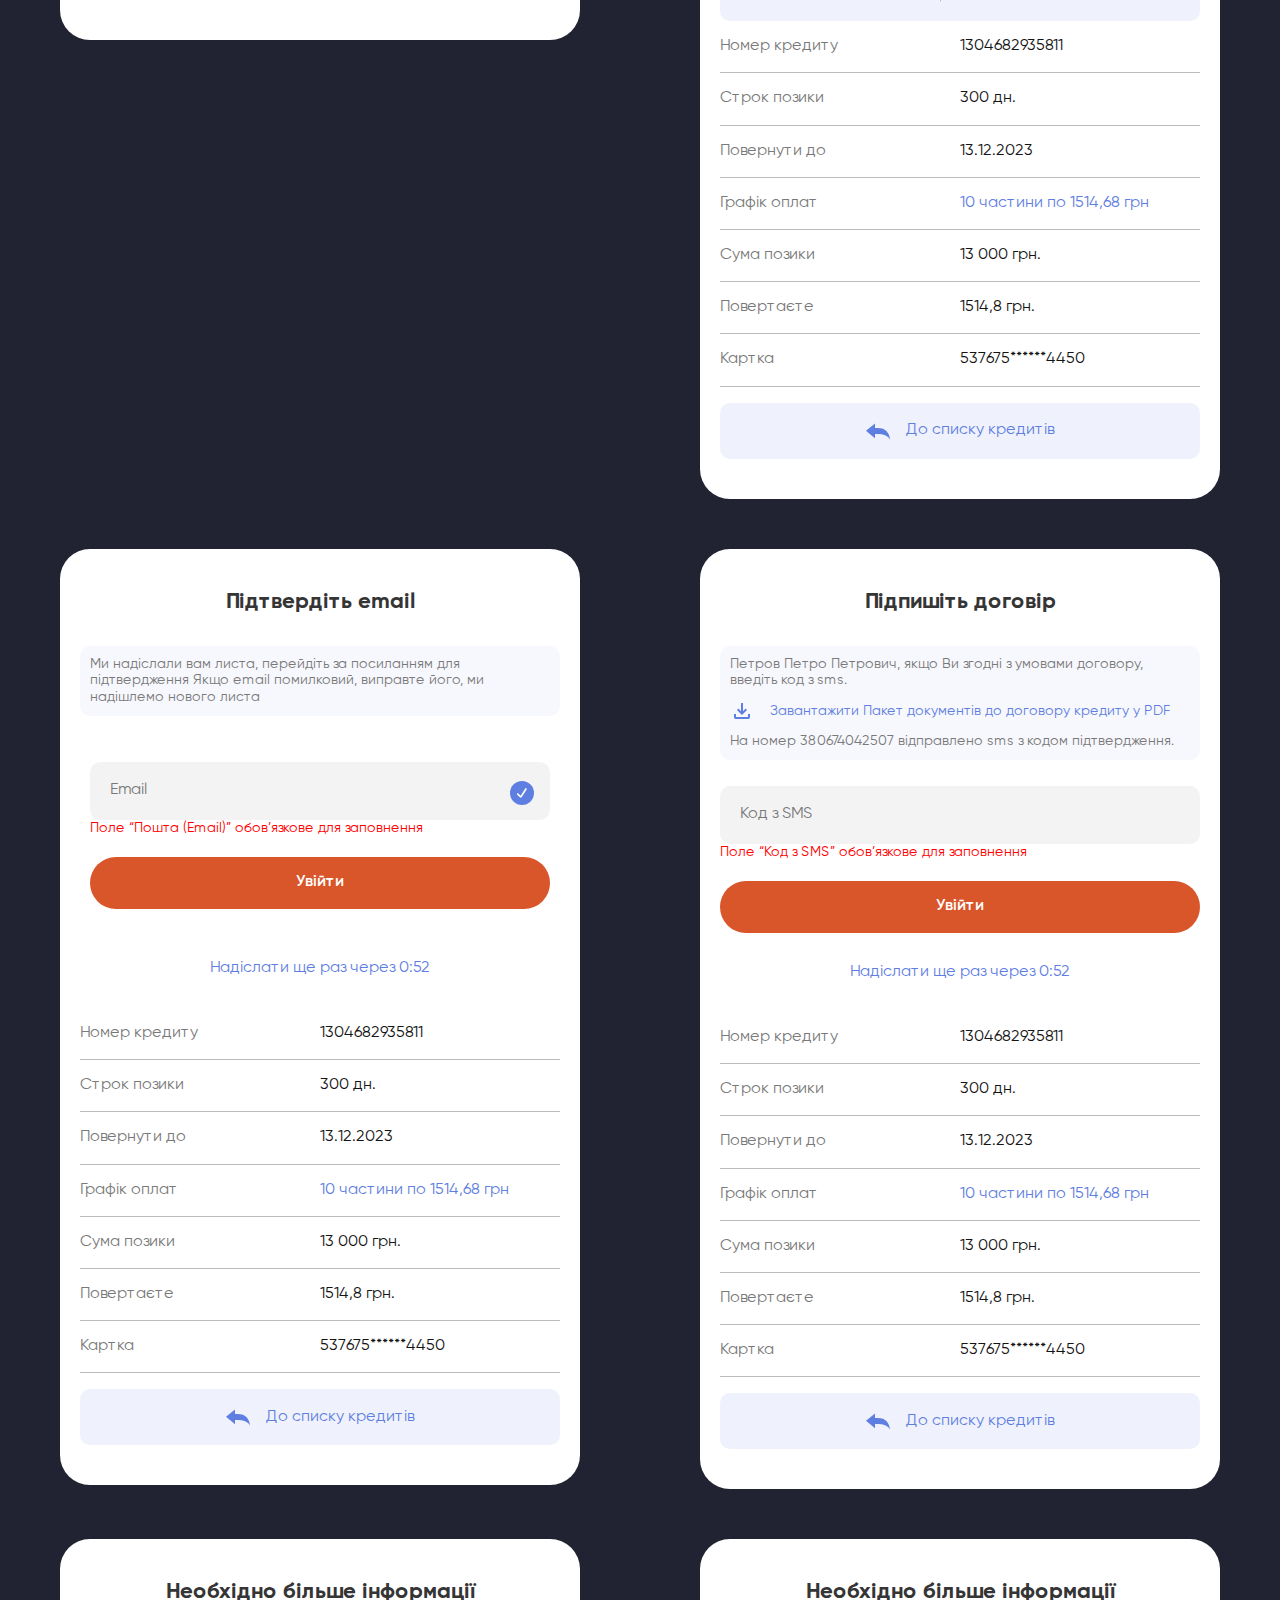
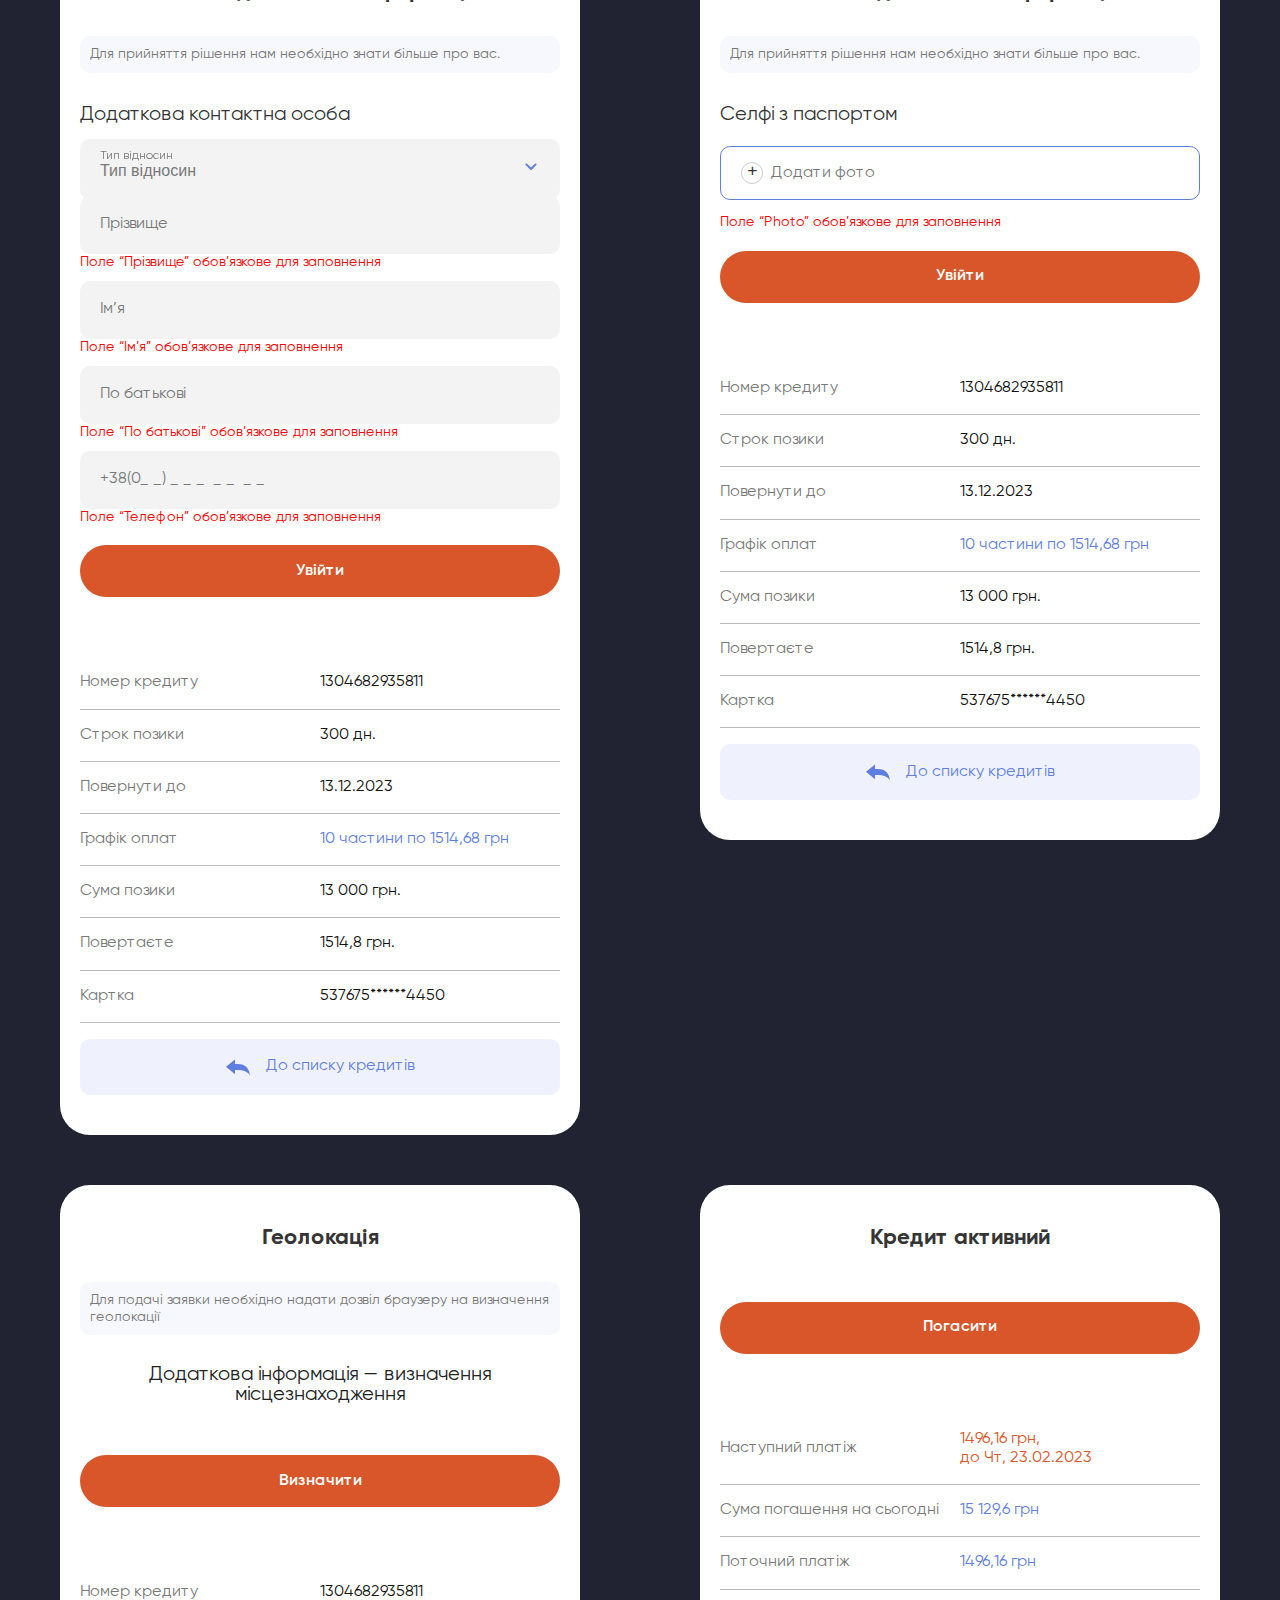
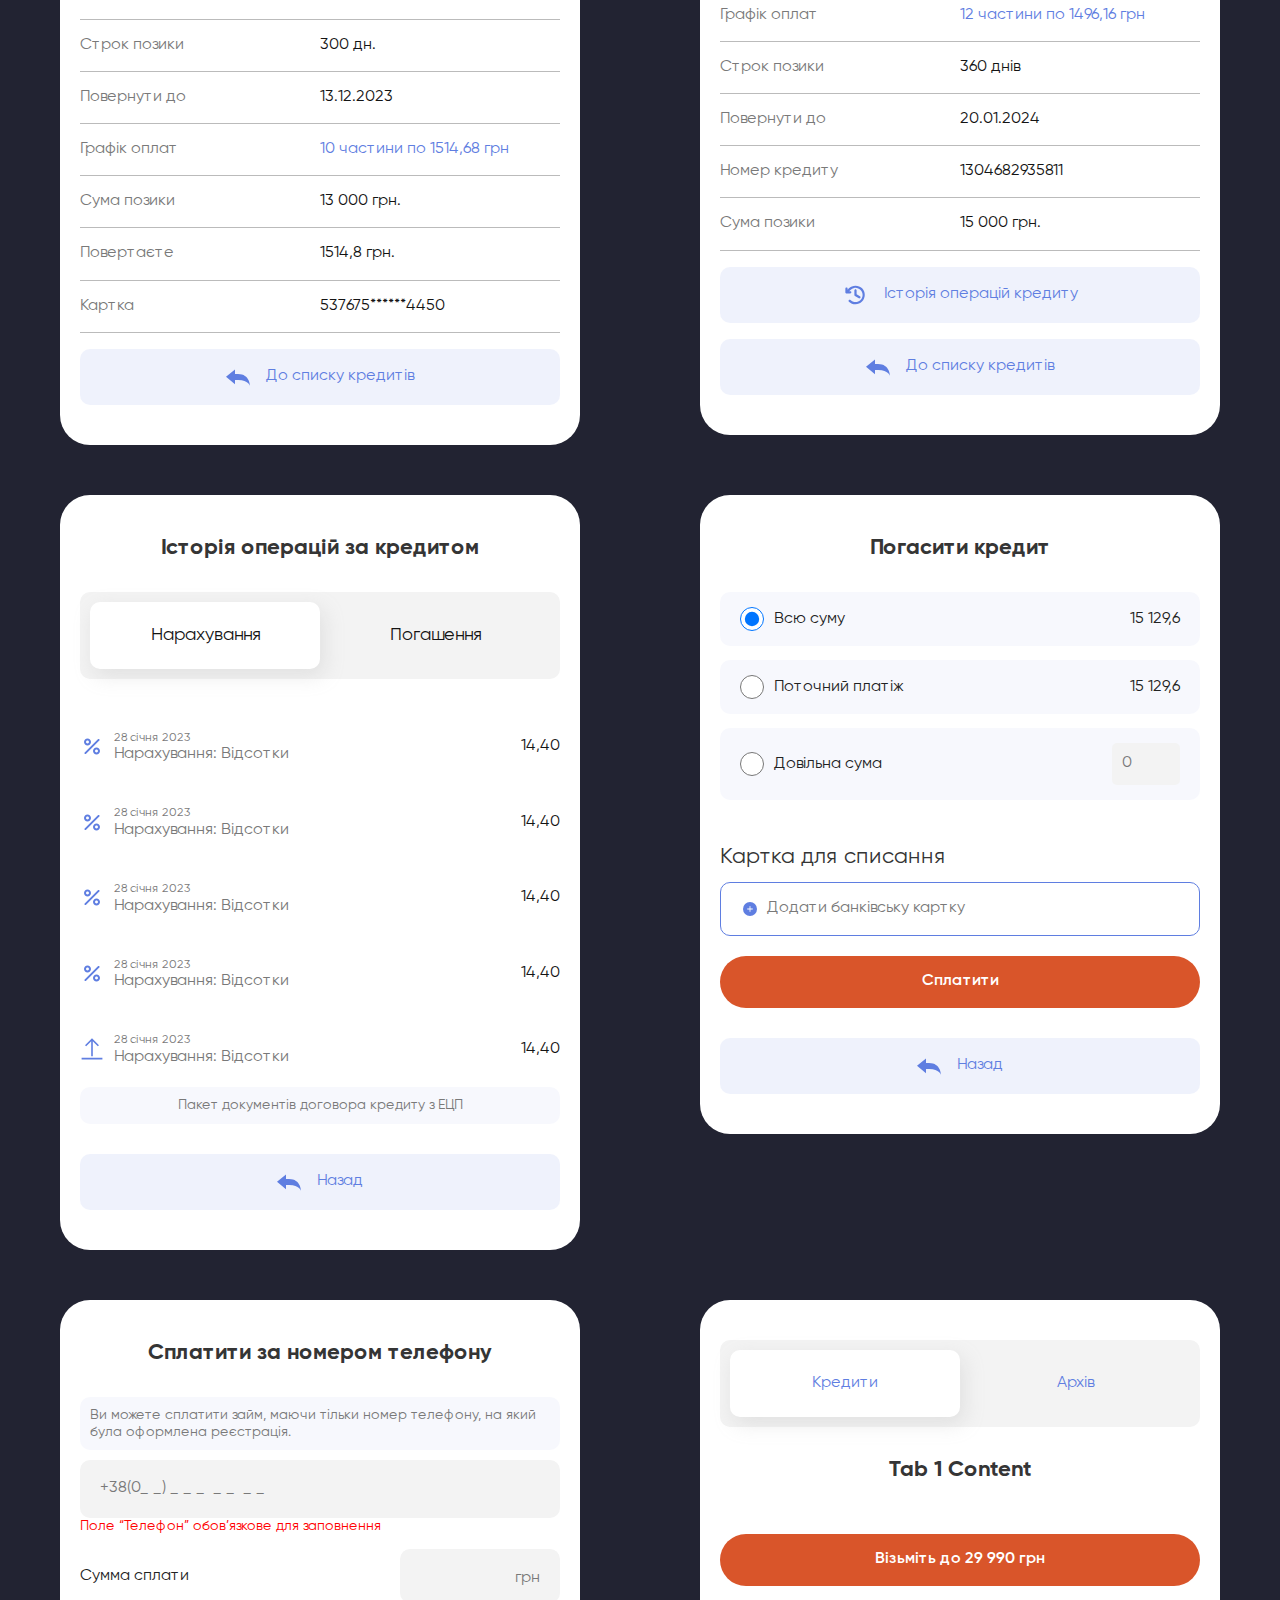
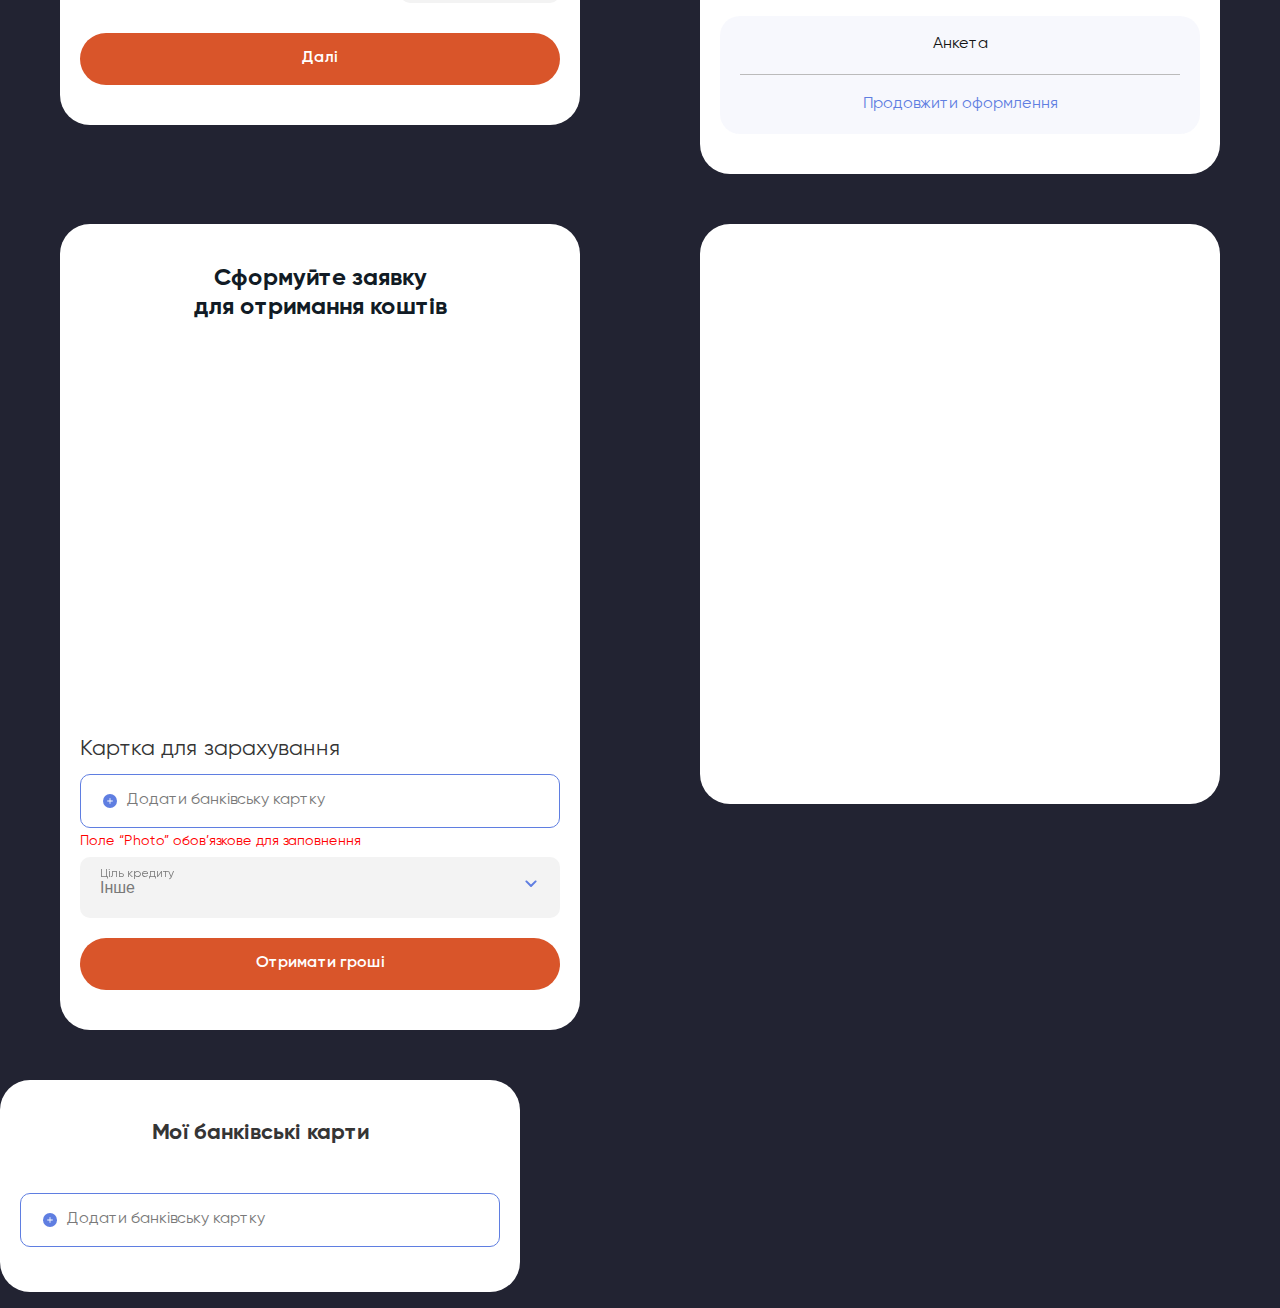
==== commit b2ff8acb: "ss" ====
--- a/index.html
+++ b/index.html
@@ -1133,7 +1133,7 @@
         <div class="credit_onlineContainerLeft" id="fields">
             <h2>Сформуйте заявку <br>
               для отримання коштів</h2>
-              <iframe src="https://akademuk.github.io/QC/iframe2.html" name="myIFrame" scrolling="no" width="100%" height="100%"></iframe>
+              <iframe src="https://akademuk.github.io/QC/iframe2.html" name="myIFrame" scrolling="no" width="100%" height="100%" style="min-height: 380px"></iframe>
             <div>
               <p class="textCards">Картка для зарахування</p>
               <div id="card-container2">
@@ -1167,7 +1167,8 @@
       <iframe src="https://akademuk.github.io/QC/iframe1.html" 
       name="myIFrame" 
       scrolling="no" 
-      width="100%" ></iframe>
+      width="100%" 
+      style="min-height: 500px;"></iframe>
     </div>
 
   </div>
--- a/style/style.css
+++ b/style/style.css
@@ -1729,6 +1729,7 @@
   width: 50%;
 }
 .credit_onlineContainer {
+  width: 100%;
   display: flex;
   align-items: center;
   justify-content: space-between;
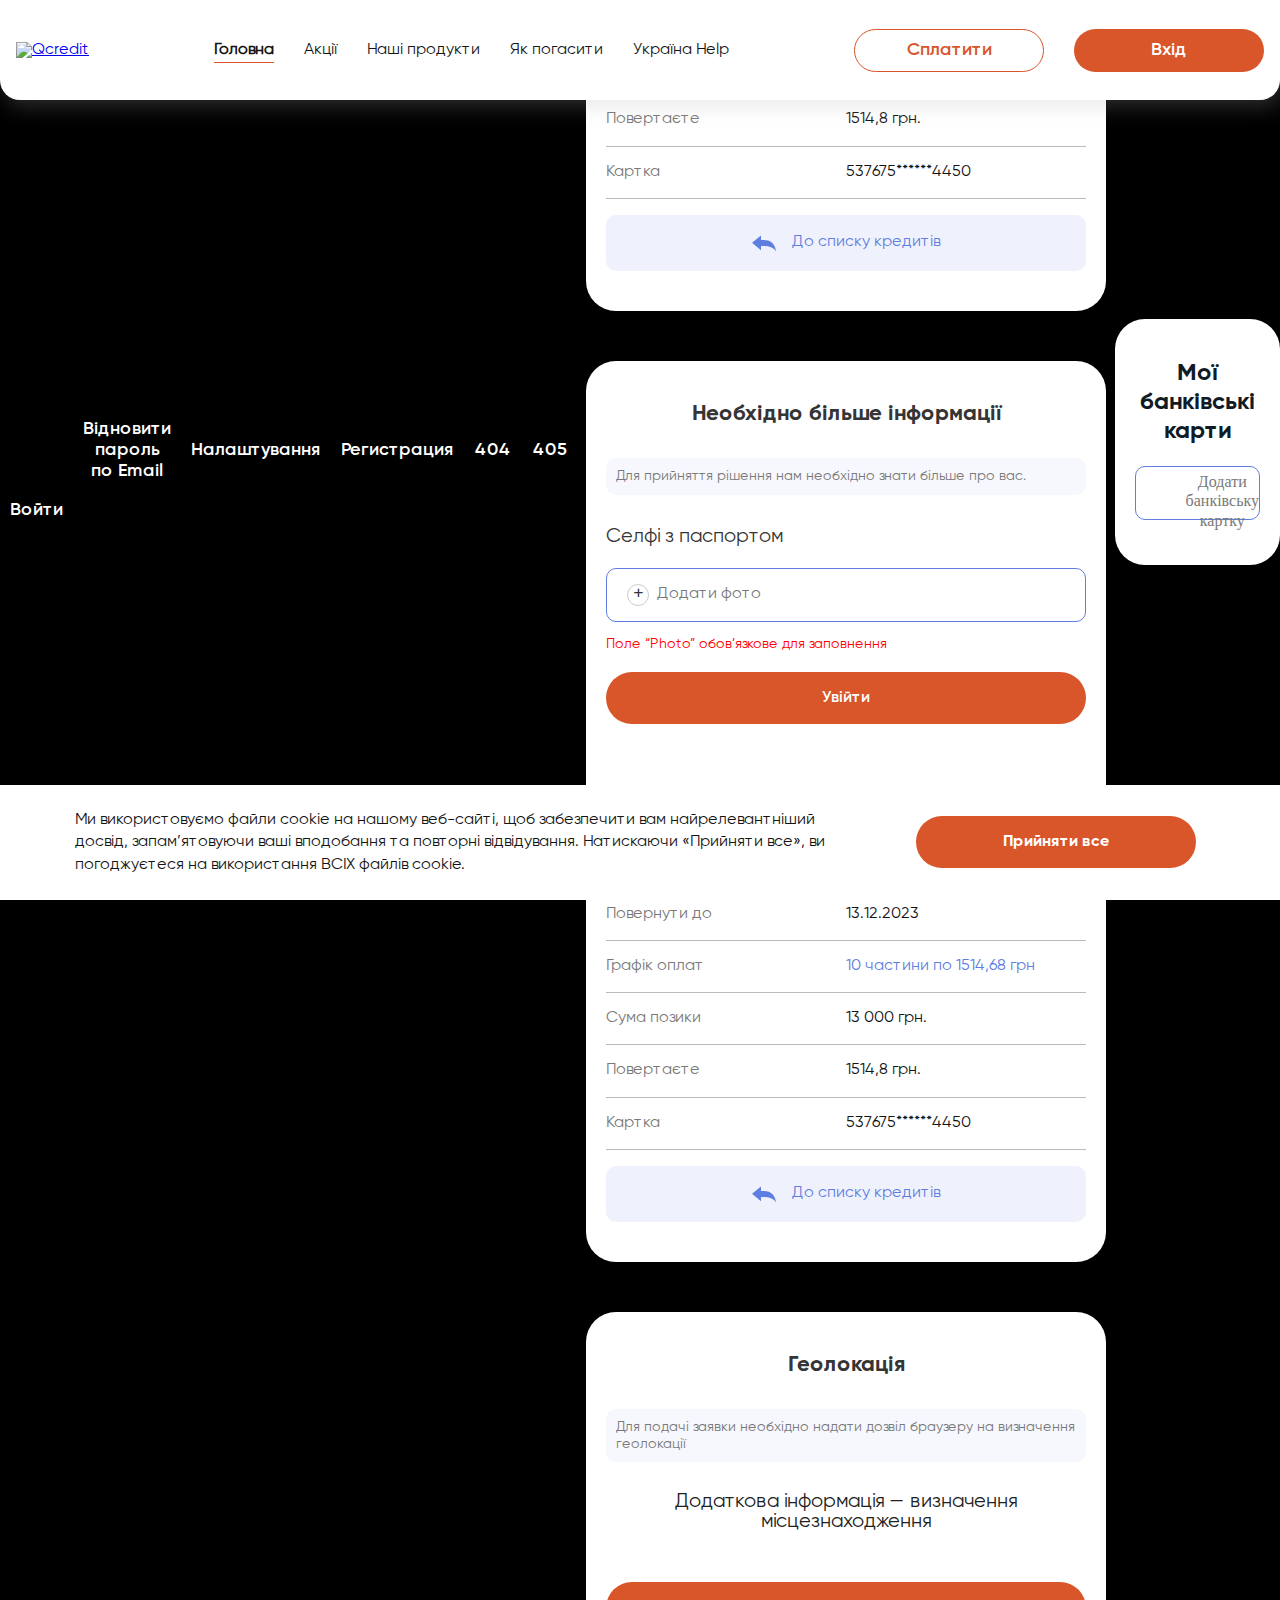
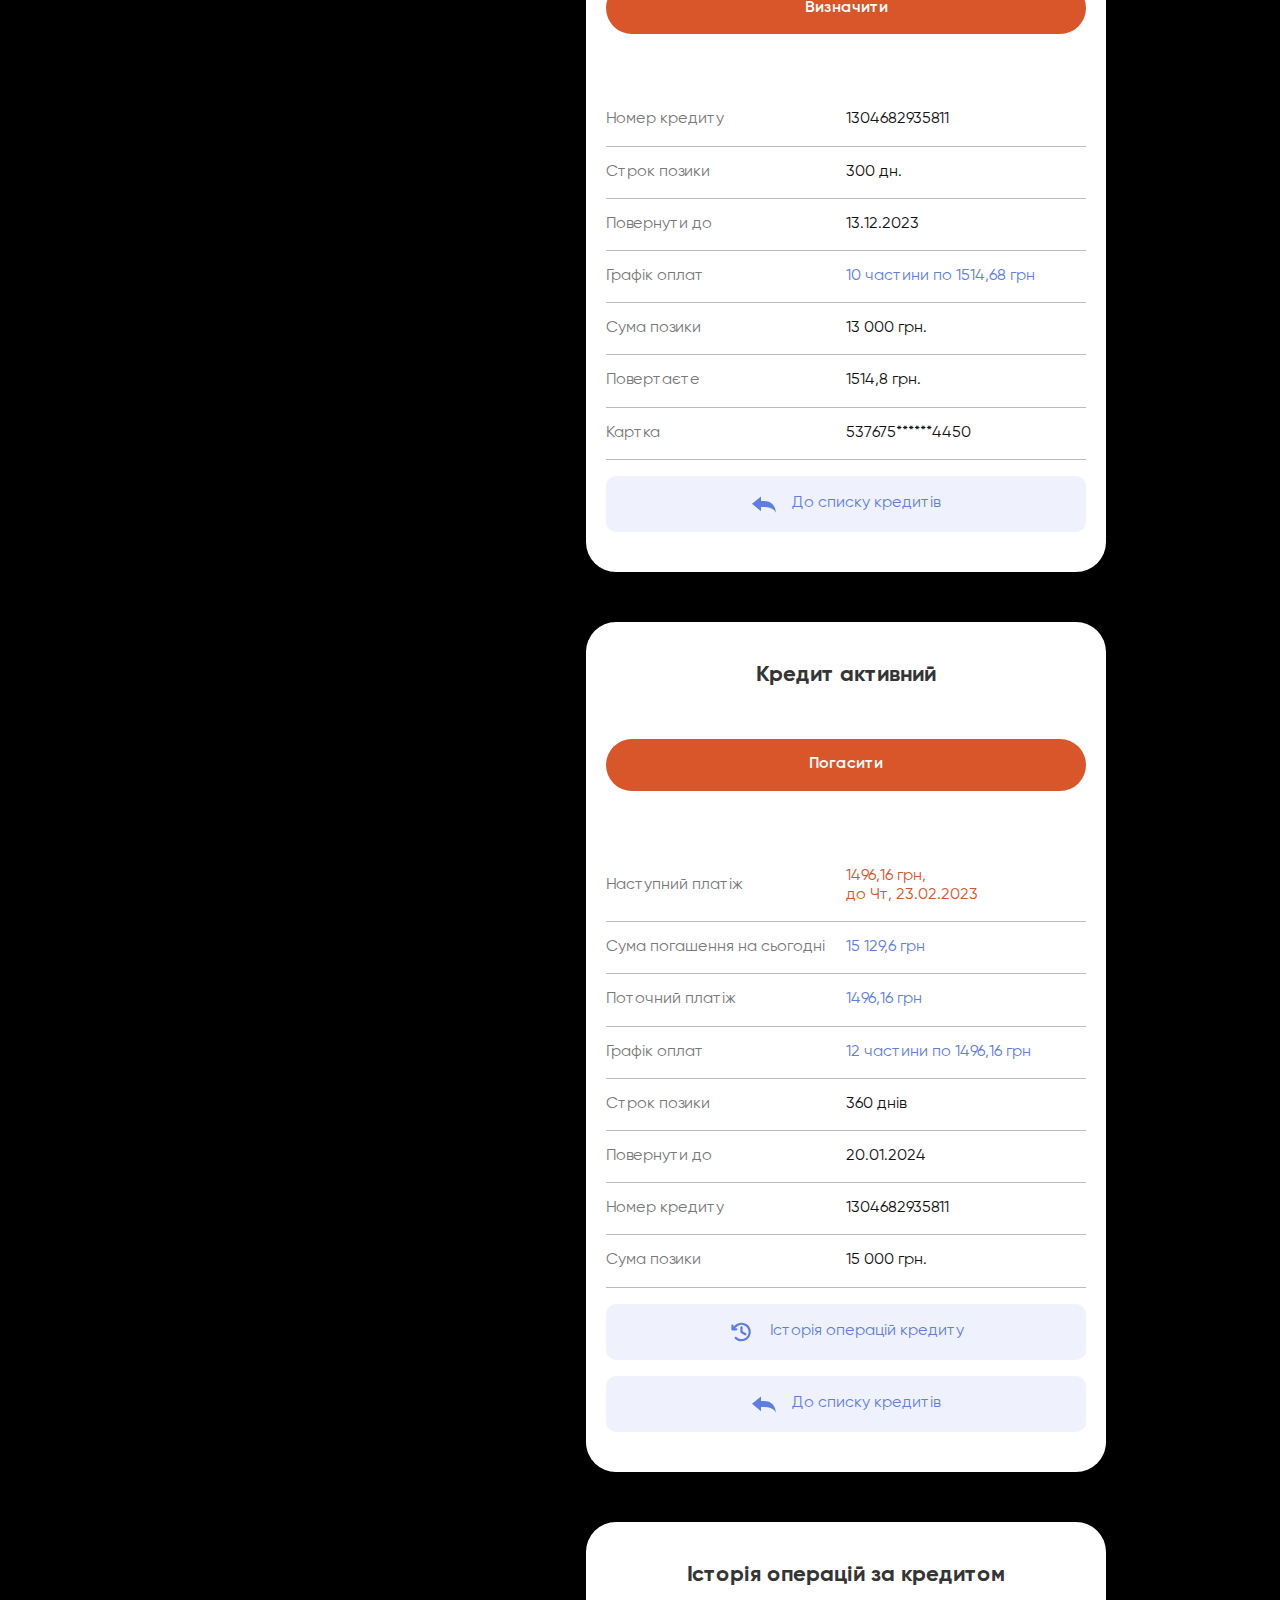
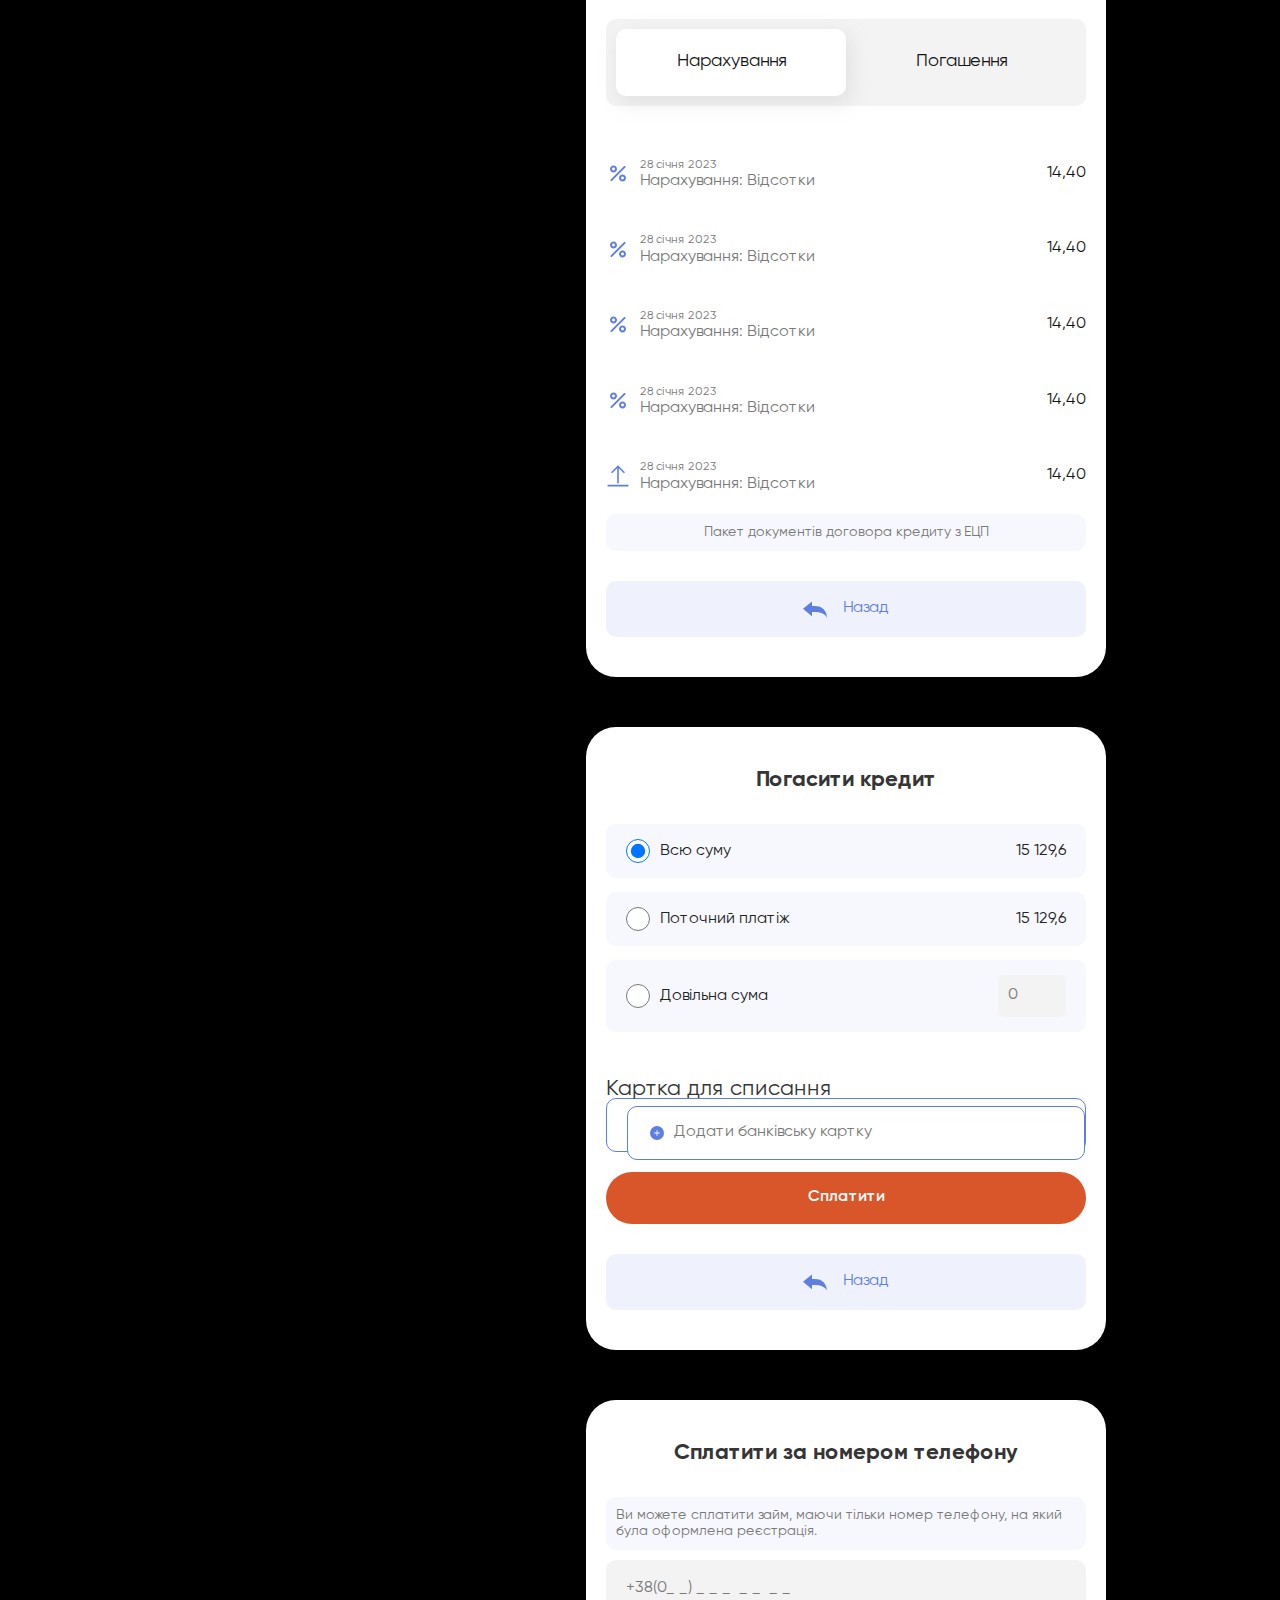
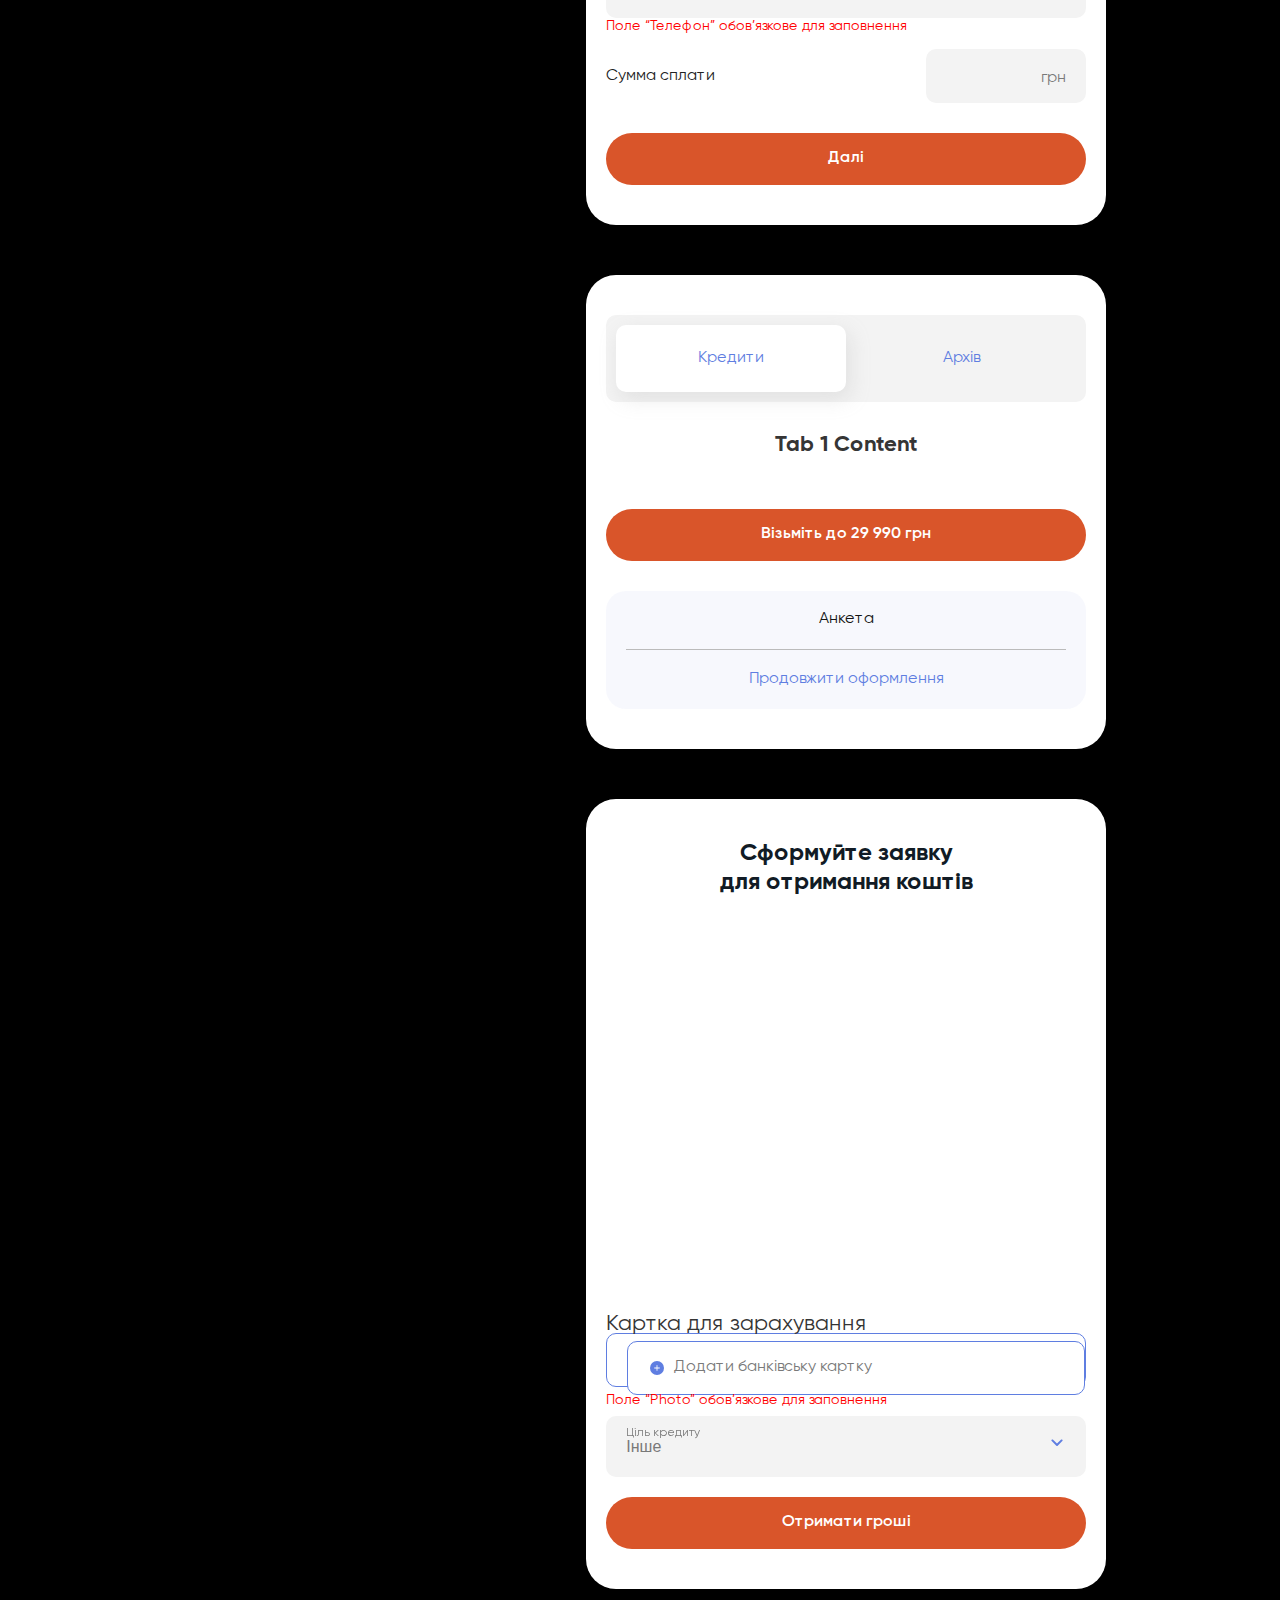
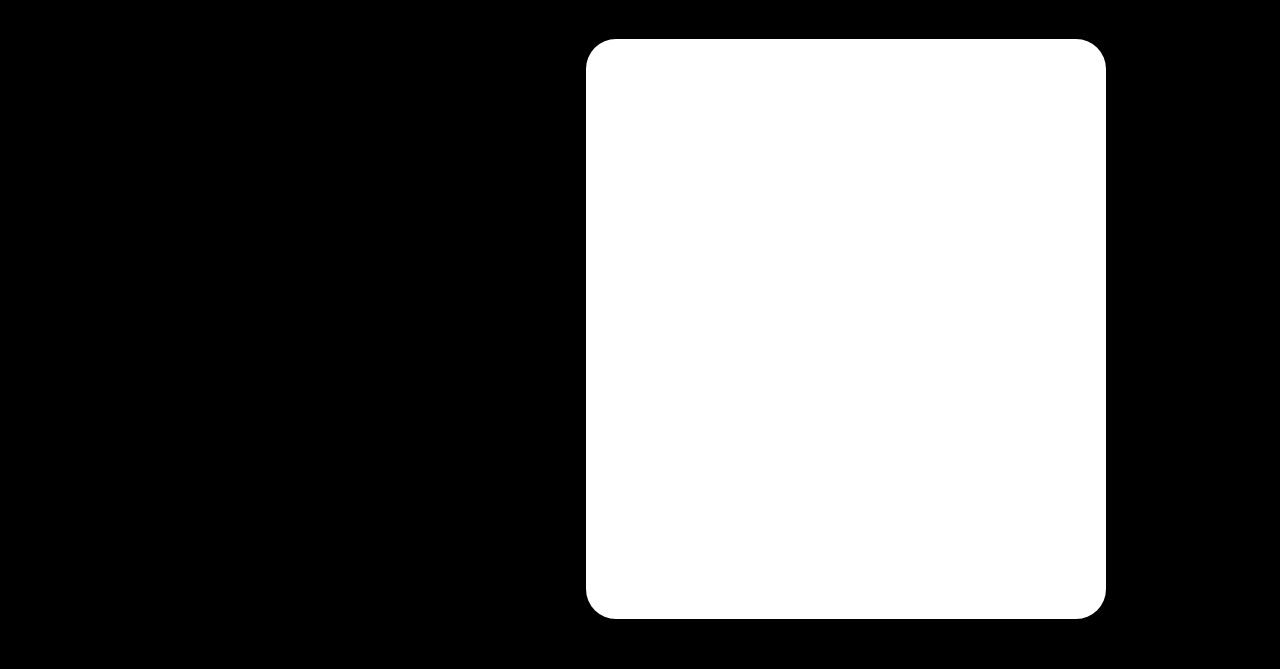
==== commit fb5470e5: "sss" ====
--- a/index.html
+++ b/index.html
@@ -1128,12 +1128,12 @@
     </div>
 
     <!-- Сформуйте заявку для отримання коштів -->
-    <div class="contents1">
+    <div class="contents1 contents2">
       <div class="credit_onlineContainer">
         <div class="credit_onlineContainerLeft" id="fields">
             <h2>Сформуйте заявку <br>
               для отримання коштів</h2>
-              <iframe src="https://akademuk.github.io/QC/iframe2.html" name="myIFrame" scrolling="no" width="100%" height="100%" style="min-height: 380px"></iframe>
+              <iframe src="https://akademuk.github.io/QC/iframe2.html" name="myIFrame" scrolling="no" width="100%" height="100%"></iframe>
             <div>
               <p class="textCards">Картка для зарахування</p>
               <div id="card-container2">
@@ -1168,7 +1168,8 @@
       name="myIFrame" 
       scrolling="no" 
       width="100%" 
-      style="min-height: 500px;"></iframe>
+      height="100%"
+     ></iframe>
     </div>
 
   </div>
@@ -1178,187 +1179,165 @@
   <div class="contents1 cardsFlex">
     <h2>Мої банківські карти</h2>
     <div class="card-container">
-      <input type="text" id="card-number" placeholder="#### #### #### ####" maxlength="19">
-      <div class="card-container-select">
-        <div class="card-container-selectImg">
-          <label for="masterCard">
-              <input type="radio" name="cards" id="masterCard">
-              <img src="img/card.png" alt="">
-          </label>
-          <label for="visa">
-            <input type="radio" name="cards" id="visa">
-            <img src="img/card2.png" alt="">
-          </label>
-        </div>
-        <select name="" id="">
-          <option value="">ПУМБ</option>
-          <option value="">ПРИВАТ</option>
-          <option value="">АЛЬФА</option>
-        </select>
-      </div>
-      <div class="card-containerBtn">
-        <button class="delateOpen">
-          <img src="img/delateCard.svg" alt="">
+        <label for="">
+            <div class="card-container-Left">
+                <div class="radioCheced">
+                    <input type="radio" name="card-choice" id="">
+                    <p class="card-number">537543****7478</p>
+                </div>
+                <div class="informationCard">
+                    <div class="cardS">
+                        <img src="master.png" alt="">
+                    </div>
+                    <div class="cardBank">
+                        <img src="bank.png" alt="">
+                    </div>
+                </div>
+            </div>
+            <div class="card-containerBtn">
+                <button class="delateOpen">
+                  <img src="optionMenu.svg" alt="">
+                </button>
+                <div class="delate">
+                    Видалити
+                </div>
+              </div>
+        </label>
+       <p></p>
+    
+    </div>
+    
+    <div class="card-container">
+        <label for="">
+            <div class="card-container-Left">
+                <div class="radioCheced">
+                    <input type="radio" name="card-choice" id="">
+                    <p class="card-number">537543****7478</p>
+                </div>
+                <div class="informationCard">
+                    <div class="cardS">
+                        <img src="master.png" alt="">
+                    </div>
+                    <div class="cardBank">
+                        <img src="bank.png" alt="">
+                    </div>
+                </div>
+            </div>
+            <div class="card-containerBtn">
+                <button class="delateOpen">
+                  <img src="optionMenu.svg" alt="">
+                </button>
+                <div class="delate">
+                    Видалити
+                </div>
+              </div>
+        </label>
+       <p></p>
+    
+    </div>
+
+    <div class="card-container">
+        <label for="">
+            <div class="card-container-Left">
+                <div class="radioCheced">
+                    <input type="radio" name="card-choice" id="">
+                    <p class="card-number">537543****7478</p>
+                </div>
+                <div class="informationCard">
+                    <div class="cardS">
+                        <img src="master.png" alt="">
+                    </div>
+                    <div class="cardBank">
+                        <img src="bank.png" alt="">
+                    </div>
+                </div>
+            </div>
+            <div class="card-containerBtn">
+                <button class="delateOpen">
+                  <img src="optionMenu.svg" alt="">
+                </button>
+                <div class="delate">
+                    Видалити
+                </div>
+              </div>
+        </label>
+       <p></p>
+    
+    </div>
+
+    <div class="card-container">
+        <label for="">
+            <div class="card-container-Left">
+                <div class="radioCheced">
+                    <input type="radio" name="card-choice" id="">
+                    <p class="card-number">537543****7478</p>
+                </div>
+                <div class="informationCard">
+                    <div class="cardS">
+                        <img src="master.png" alt="">
+                    </div>
+                    <div class="cardBank">
+                        <img src="bank.png" alt="">
+                    </div>
+                </div>
+            </div>
+            <div class="card-containerBtn">
+                <button class="delateOpen">
+                  <img src="optionMenu.svg" alt="">
+                </button>
+                <div class="delate">
+                    Видалити
+                </div>
+              </div>
+        </label>
+       <p></p>
+    
+    </div>
+
+    <div class="card-container">
+        <label for="">
+            <div class="card-container-Left">
+                <div class="radioCheced">
+                    <input type="radio" name="card-choice" id="">
+                    <p class="card-number">537543****7478</p>
+                </div>
+                <div class="informationCard">
+                    <div class="cardS">
+                        <img src="master.png" alt="">
+                    </div>
+                    <div class="cardBank">
+                        <img src="bank.png" alt="">
+                    </div>
+                </div>
+            </div>
+            <div class="card-containerBtn">
+                <button class="delateOpen">
+                  <img src="optionMenu.svg" alt="">
+                </button>
+                <div class="delate">
+                    Видалити
+                </div>
+              </div>
+        </label>
+       <p></p>
+    
+    </div>
+
+    <div class="add-cardFlex">
+        <button id="add-card">
+          <img src="plus.svg" alt="">
+          Додати банківську картку
         </button>
-        <div class="delate">
-            Видалити
-        </div>
-      </div>
-    </div>
-    <div class="card-container">
-      <input type="text" id="card-number" placeholder="#### #### #### ####" maxlength="19">
-      <div class="card-container-select">
-        <div class="card-container-selectImg">
-          <label for="masterCard">
-              <input type="radio" name="cards" id="masterCard">
-              <img src="img/card.png" alt="">
-          </label>
-          <label for="visa">
-            <input type="radio" name="cards" id="visa">
-            <img src="img/card2.png" alt="">
-          </label>
-        </div>
-        <select name="" id="">
-          <option value="">ПУМБ</option>
-          <option value="">ПРИВАТ</option>
-          <option value="">АЛЬФА</option>
-        </select>
-      </div>
-      <div class="card-containerBtn">
-        <button class="delateOpen">
-          <img src="img/delateCard.svg" alt="">
-        </button>
-        <div class="delate">
-            Видалити
-        </div>
-      </div>
-    </div>
-    <div class="card-container">
-      <input type="text" id="card-number" placeholder="#### #### #### ####" maxlength="19">
-      <div class="card-container-select">
-        <div class="card-container-selectImg">
-          <label for="masterCard">
-              <input type="radio" name="cards" id="masterCard">
-              <img src="img/card.png" alt="">
-          </label>
-          <label for="visa">
-            <input type="radio" name="cards" id="visa">
-            <img src="img/card2.png" alt="">
-          </label>
-        </div>
-        <select name="" id="">
-          <option value="">ПУМБ</option>
-          <option value="">ПРИВАТ</option>
-          <option value="">АЛЬФА</option>
-        </select>
-      </div>
-      <div class="card-containerBtn">
-        <button class="delateOpen">
-          <img src="img/delateCard.svg" alt="">
-        </button>
-        <div class="delate">
-            Видалити
-        </div>
-      </div>
-    </div>
-    <div class="card-container">
-      <input type="text" id="card-number" placeholder="#### #### #### ####" maxlength="19">
-      <div class="card-container-select">
-        <div class="card-container-selectImg">
-          <label for="masterCard">
-              <input type="radio" name="cards" id="masterCard">
-              <img src="img/card.png" alt="">
-          </label>
-          <label for="visa">
-            <input type="radio" name="cards" id="visa">
-            <img src="img/card2.png" alt="">
-          </label>
-        </div>
-        <select name="" id="">
-          <option value="">ПУМБ</option>
-          <option value="">ПРИВАТ</option>
-          <option value="">АЛЬФА</option>
-        </select>
-      </div>
-      <div class="card-containerBtn">
-        <button class="delateOpen">
-          <img src="img/delateCard.svg" alt="">
-        </button>
-        <div class="delate">
-            Видалити
-        </div>
-      </div>
-    </div>
-    <div class="card-container">
-      <input type="text" id="card-number" placeholder="#### #### #### ####" maxlength="19">
-      <div class="card-container-select">
-        <div class="card-container-selectImg">
-          <label for="masterCard">
-              <input type="radio" name="cards" id="masterCard">
-              <img src="img/card.png" alt="">
-          </label>
-          <label for="visa">
-            <input type="radio" name="cards" id="visa">
-            <img src="img/card2.png" alt="">
-          </label>
-        </div>
-        <select name="" id="">
-          <option value="">ПУМБ</option>
-          <option value="">ПРИВАТ</option>
-          <option value="">АЛЬФА</option>
-        </select>
-      </div>
-      <div class="card-containerBtn">
-        <button class="delateOpen">
-          <img src="img/delateCard.svg" alt="">
-        </button>
-        <div class="delate">
-            Видалити
-        </div>
-      </div>
-    </div>
-    <div class="card-container">
-      <input type="text" id="card-number" placeholder="#### #### #### ####" maxlength="19">
-      <div class="card-container-select">
-        <div class="card-container-selectImg">
-          <label for="masterCard">
-              <input type="radio" name="cards" id="masterCard">
-              <img src="img/card.png" alt="">
-          </label>
-          <label for="visa">
-            <input type="radio" name="cards" id="visa">
-            <img src="img/card2.png" alt="">
-          </label>
-        </div>
-        <select name="" id="">
-          <option value="">ПУМБ</option>
-          <option value="">ПРИВАТ</option>
-          <option value="">АЛЬФА</option>
-        </select>
-      </div>
-      <div class="card-containerBtn">
-        <button class="delateOpen">
-          <img src="img/delateCard.svg" alt="">
-        </button>
-        <div class="delate">
-            Видалити
-        </div>
-      </div>
-    </div>
-  
-    <div class="add-cardFlex">
-      <button id="add-card">
-        <img src="img/plus.svg" alt="">
-        Додати банківську картку
-      </button>
     </div>
   </div>
+
   
 
 
 
   <script src="https://cdnjs.cloudflare.com/ajax/libs/jquery/3.6.0/jquery.min.js" ></script>
   <script src="https://cdnjs.cloudflare.com/ajax/libs/jquery.maskedinput/1.4.1/jquery.maskedinput.min.js"></script>
+  <script src="script/addCard.js"></script>
 
   <!-- Функционал при нажатии на кнопку "Войти" -->
   <script src="script/registration.js"></script>
--- a/style/style.css
+++ b/style/style.css
@@ -2794,7 +2794,7 @@
 }
 .select2-container--default .select2-selection--single .select2-selection__arrow {
   top: 14px;
-    right: 14px;
+  right: 14px;
 }
 
 input[type="range"]:focus {
@@ -2822,15 +2822,184 @@
   margin-bottom: 0 !important;
 }
 .contents1 iframe {
-  min-height: 500px;
-}
-@media(max-width: 340px) {
+  min-height: 500px !important;
+}
+.contents2 iframe{
+  min-height: 380px !important;
+}
+.claculatorContainerIframe2 .claculatorContainerSection:nth-last-of-type(1) {
+  display: block;
+}
+body {
+  background: black;
+  display: flex;
+  align-items: center;
+  justify-content: center;
+  height: 100vh;
+}
+.card-container {
+  display: none;
+}
+.delate {
+  display: none;
+}
+.cardsFlex {
+  width: 520px;
+  background: #FFFFFF;
+  border-radius: 30px;
+  padding: 40px 20px;
+  box-sizing: border-box;
+}
+.add-cardFlex {
+  display: flex;
+  flex-direction: row;
+  align-items: center;
+  padding: 12px 0px 12px 20px;
+  width: 100%;
+  height: 54px;
+  border: 1px solid #5F7EE1;
+  border-radius: 10px;
+  box-sizing: border-box;
+  cursor: pointer;
+}
+#add-card {
+  background: transparent;
+  border: none;
+  font-family: 'Gilroy';
+  font-style: normal;
+  font-weight: 400;
+  font-size: 16px;
+  line-height: 120%;
+  color: #797979;
+  display: flex;
+  align-items: center;
+}
+#add-card img {
+  margin-right: 8px;
+}
+.cardsFlex .card-container {
+  padding: 8px 19px 8px 20px;
+  width: 100%;
+  box-sizing: border-box;
+  height: 54px;
+  background: rgba(95, 126, 225, 0.05);
+  border: 1px solid #5F7EE1;
+  border-radius: 10px;
+  align-items: center;
+  margin-bottom: 14px;
+  position: relative;
+}
+.cardsFlex h2 {
+  margin: 0;
+  font-weight: 600;
+  font-size: 24px;
+  line-height: 29px;
+  text-align: center;
+  color: #111B25;
+  margin-bottom: 20px;
+}
+.card-number {
+  font-weight: 400;
+  font-size: 12px;
+  line-height: 120%;
+  color: #797979;
+  border: none;
+  background: transparent;
+  margin: 0;
+  margin-left: 8px;
+}
+.informationCard {
+  display: flex;
+  align-items: center;
+  margin-top: 4px;
+}
+.cardS {
+  width: 25px;
+  height: 19px;
+}
+.cardS img {
+  max-width: 100%;
+  width: 100%;
+  background: transparent;
+}
+.radioCheced {
+  display: flex;
+  align-items: center;
+}
+.cardBank {
+  display: flex;
+  align-items: center;
+  margin-left: 5px;
+}
+.card-containerBtn .delateOpen{
+  background: transparent;
+  border: none;
+  cursor: pointer;
+}
+.cardsFlex .card-container label {
+  display: flex;
+  align-items: center;
+  justify-content: space-between;
+  position: relative;
+}
+.delate {
+  position: absolute;
+  top: -8px;
+  right: -18px;
+  width: 103px;
+  height: 37px;
+  background: #FFFFFF;
+  box-shadow: 4px 7px 20px rgba(171, 171, 171, 0.25);
+  border-radius: 10px;
+  align-items: center;
+  justify-content: center;
+  font-weight: 400;
+  font-size: 14px;
+  line-height: 120%;
+  color: #141414;
+  cursor: pointer;
+}
+
+input[type="range"]:focus {
+  border: 1px solid transparent;
+}
+
+.bodyIframe1 .credit_onlineContainer {
+  width: 100%;
+  background: #fff;
+}
+.bodyIframe1 {
+  max-width: 480px;
+  background: transparent;
+  width: 100%;
+  overflow: hidden;
+}
+.claculatorContainerIframe1 {
+  display: flex;
+  flex-direction: row;
+}
+.submitForm {
+  margin-top: 20px !important;
+}
+.claculatorContainerIframe1 .claculatorContainerSectionFlex {
+  margin-bottom: 0 !important;
+}
+.contents1 iframe {
+  min-height: 500px !important;
+}
+.contents2 iframe{
+  min-height: 380px !important;
+}
+.claculatorContainerIframe2 .claculatorContainerSection:nth-last-of-type(1) {
+  display: block;
+}
+@media(max-width: 420px) {
   .bodyIframe1 {
     max-width: 100%;
     width: 100%;
   }
   .contents1 iframe{
-    min-height: 580px;
+    min-height: 580px !important;
   }
   .claculatorContainerSectionFlex.flexinf{
     align-items: center !important;
@@ -2838,4 +3007,31 @@
   .claculatorContainerIframe1 {
     flex-direction: column !important;
   }
+  .contents1 iframe {
+    min-height: 600px !important;
+  }
+  .contents2 iframe{
+    min-height: 420px !important;
+  }
+  .claculatorContainerIframe1 .claculatorContainerSectionFlex{
+    margin-bottom: 20px !important;
+  }
+  .claculatorContainerIframe2 {
+    padding: 10px;
+  }
+  .claculatorContainerIframe2 .claculatorContainerSection {
+    width: 50%;
+  }
+  .claculatorContainerIframe2 .claculatorContainerSection .claculatorContainerSectionText{
+    font-size: 14px !important;
+    text-align: left !important;
+  }
+  .claculatorContainerIframe2 .claculatorContainerSectionCenter .claculatorContainerSectionText{
+    font-size: 14px;
+    text-align: right !important;
+    margin-top: 0 !important;
+  }
+  .claculatorContainerIframe2 .claculatorContainerSection:nth-last-of-type(1) {
+    display: none;
+  }
 }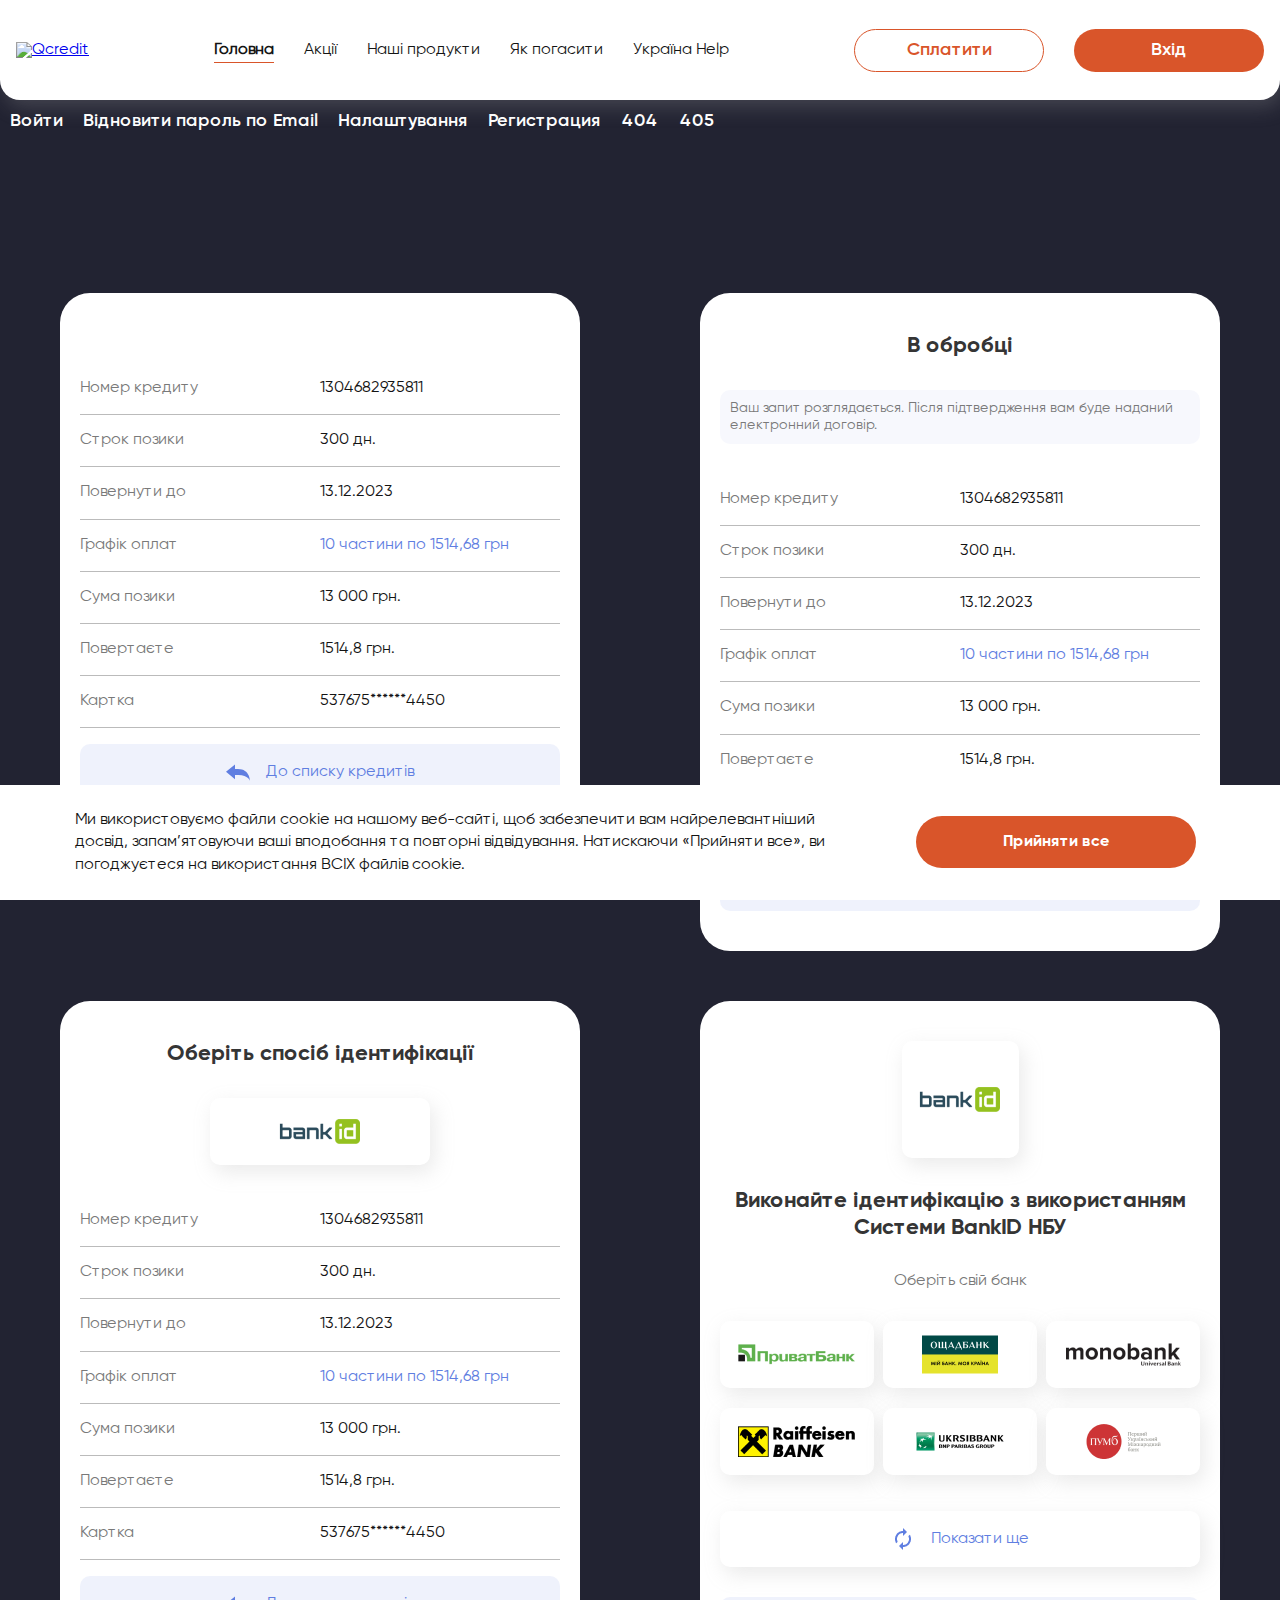
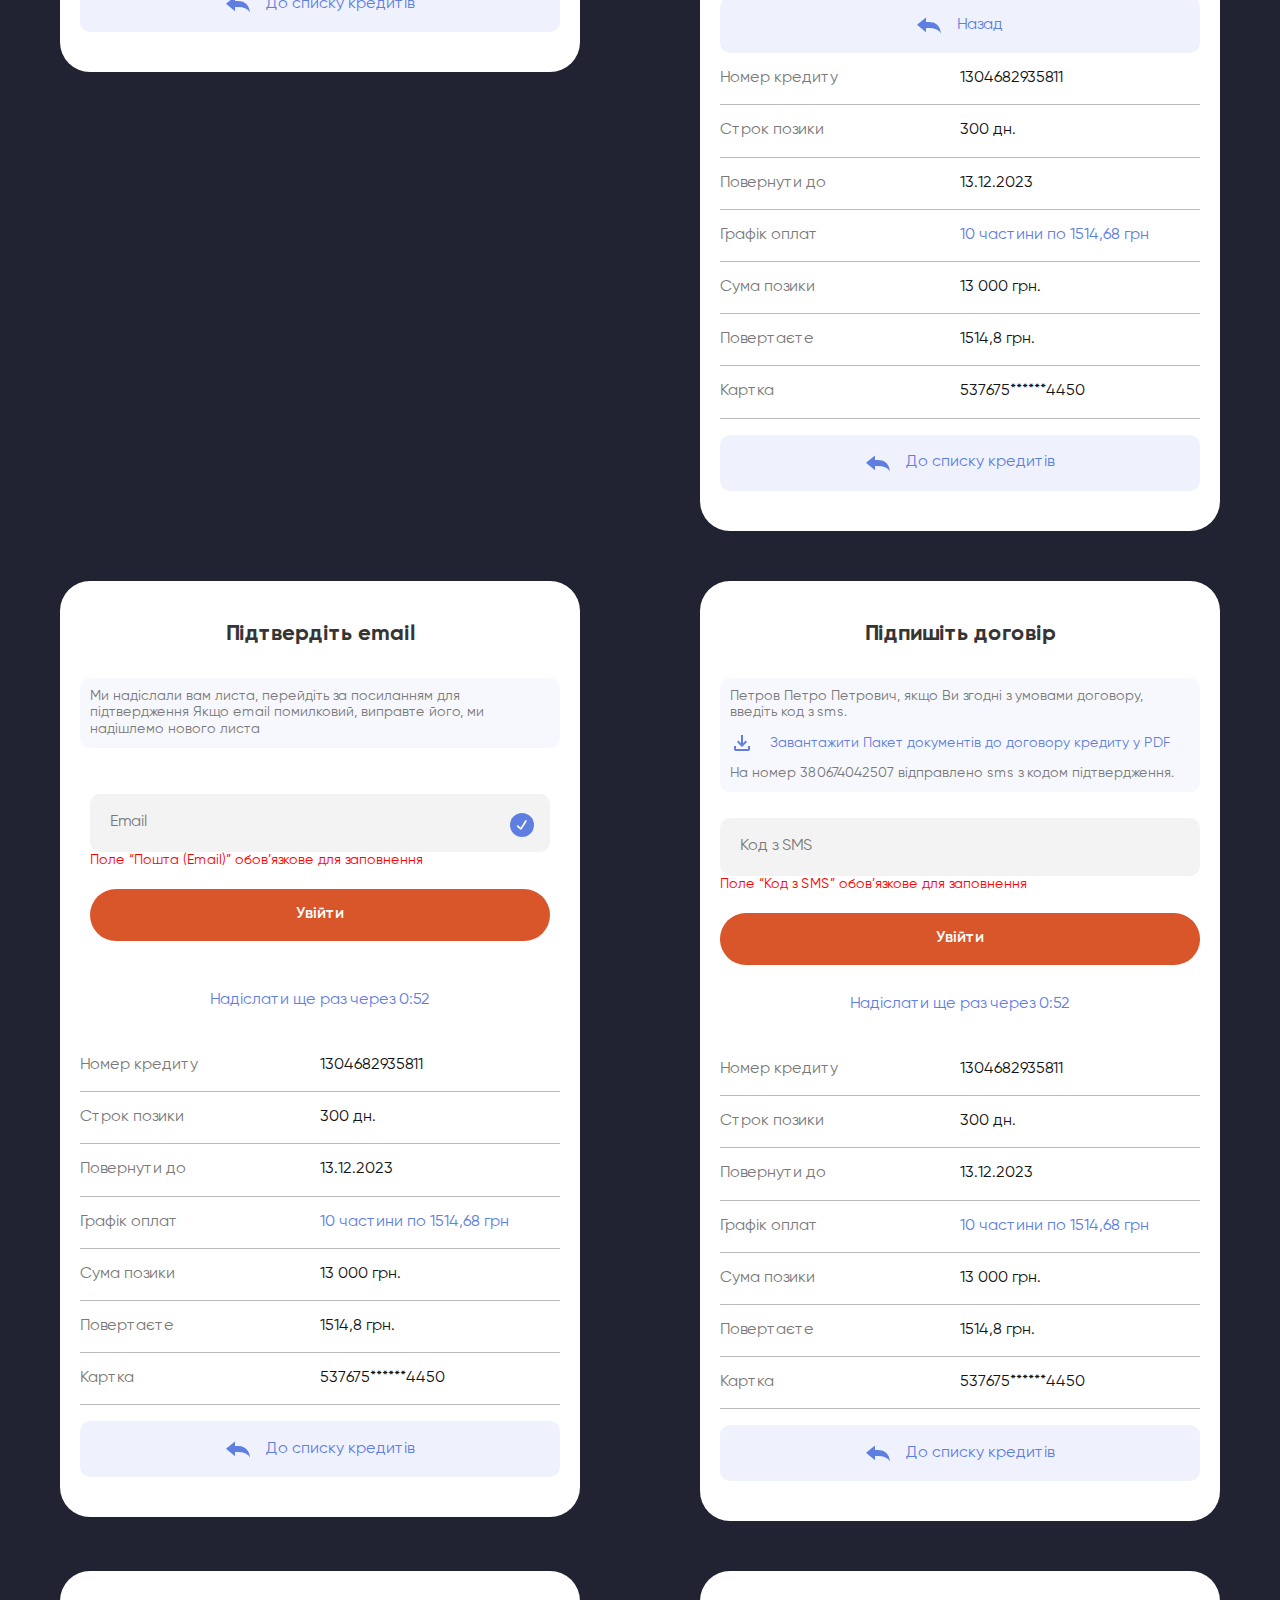
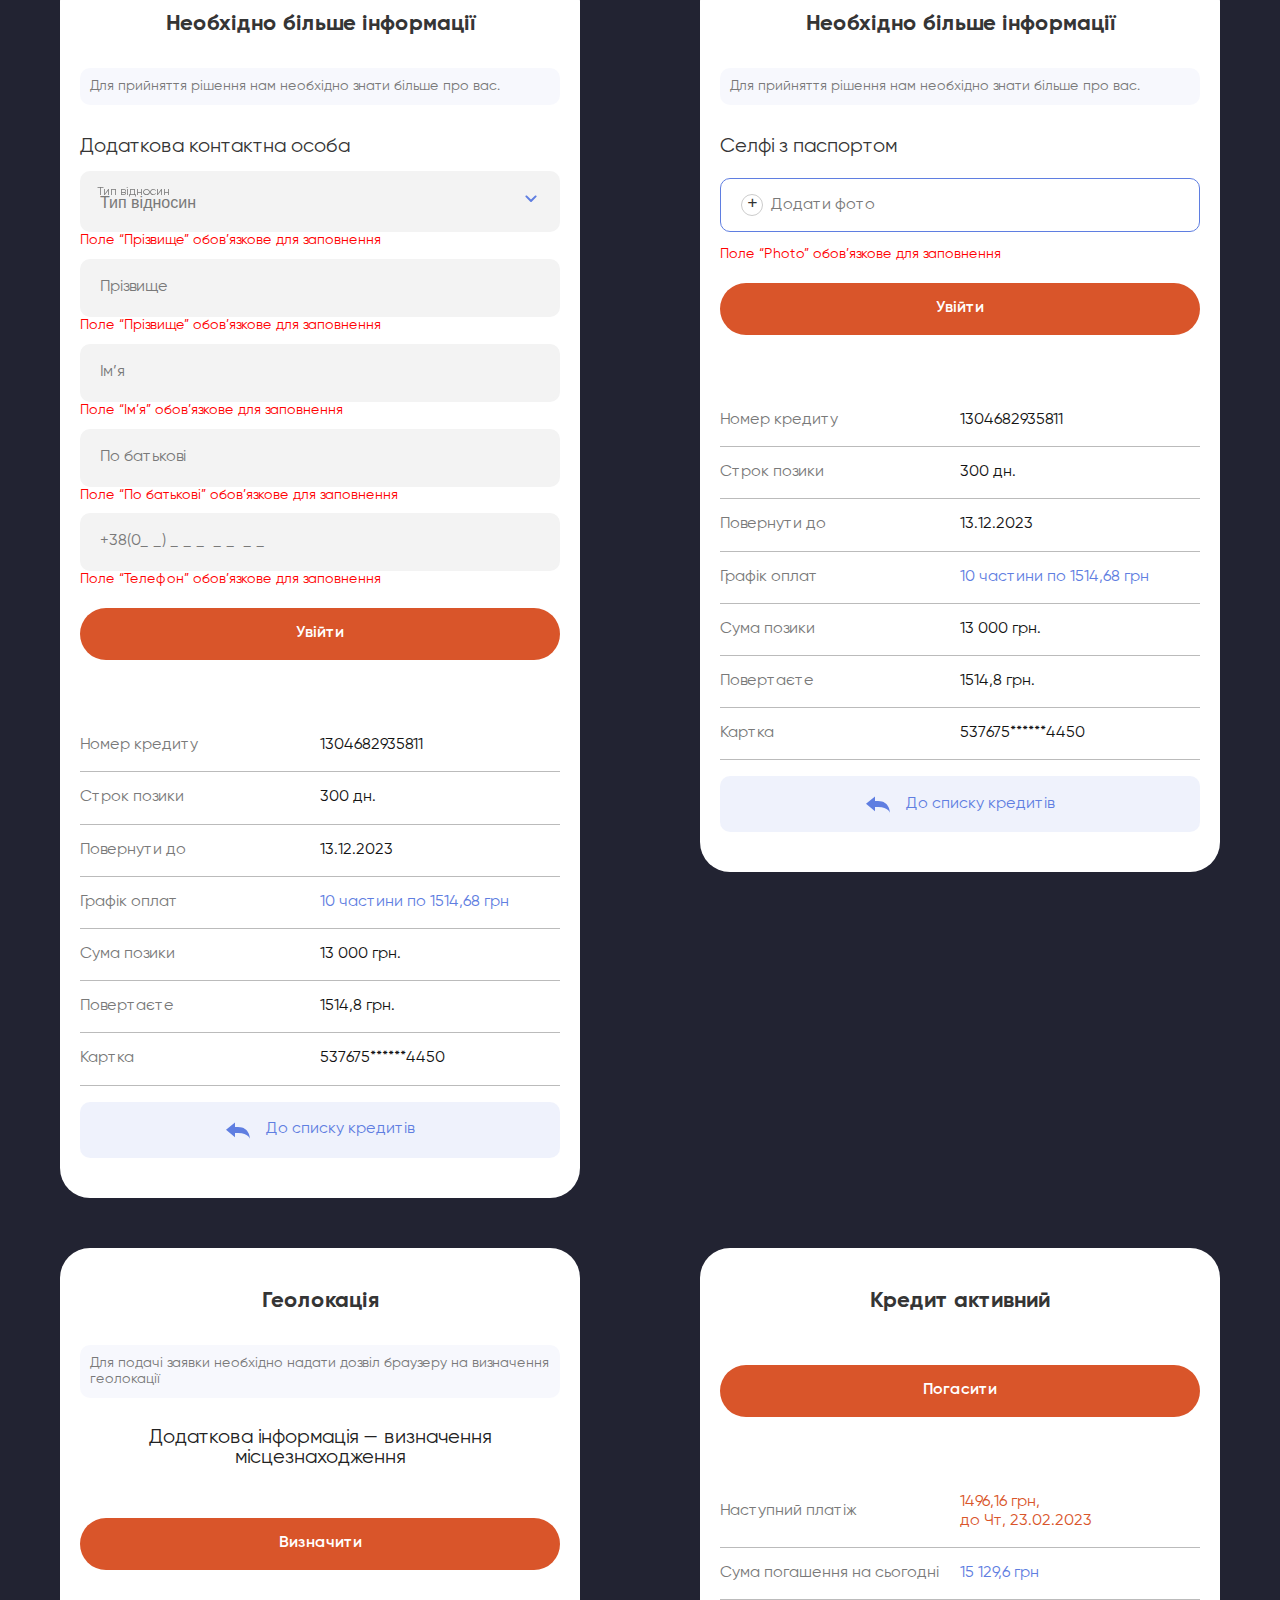
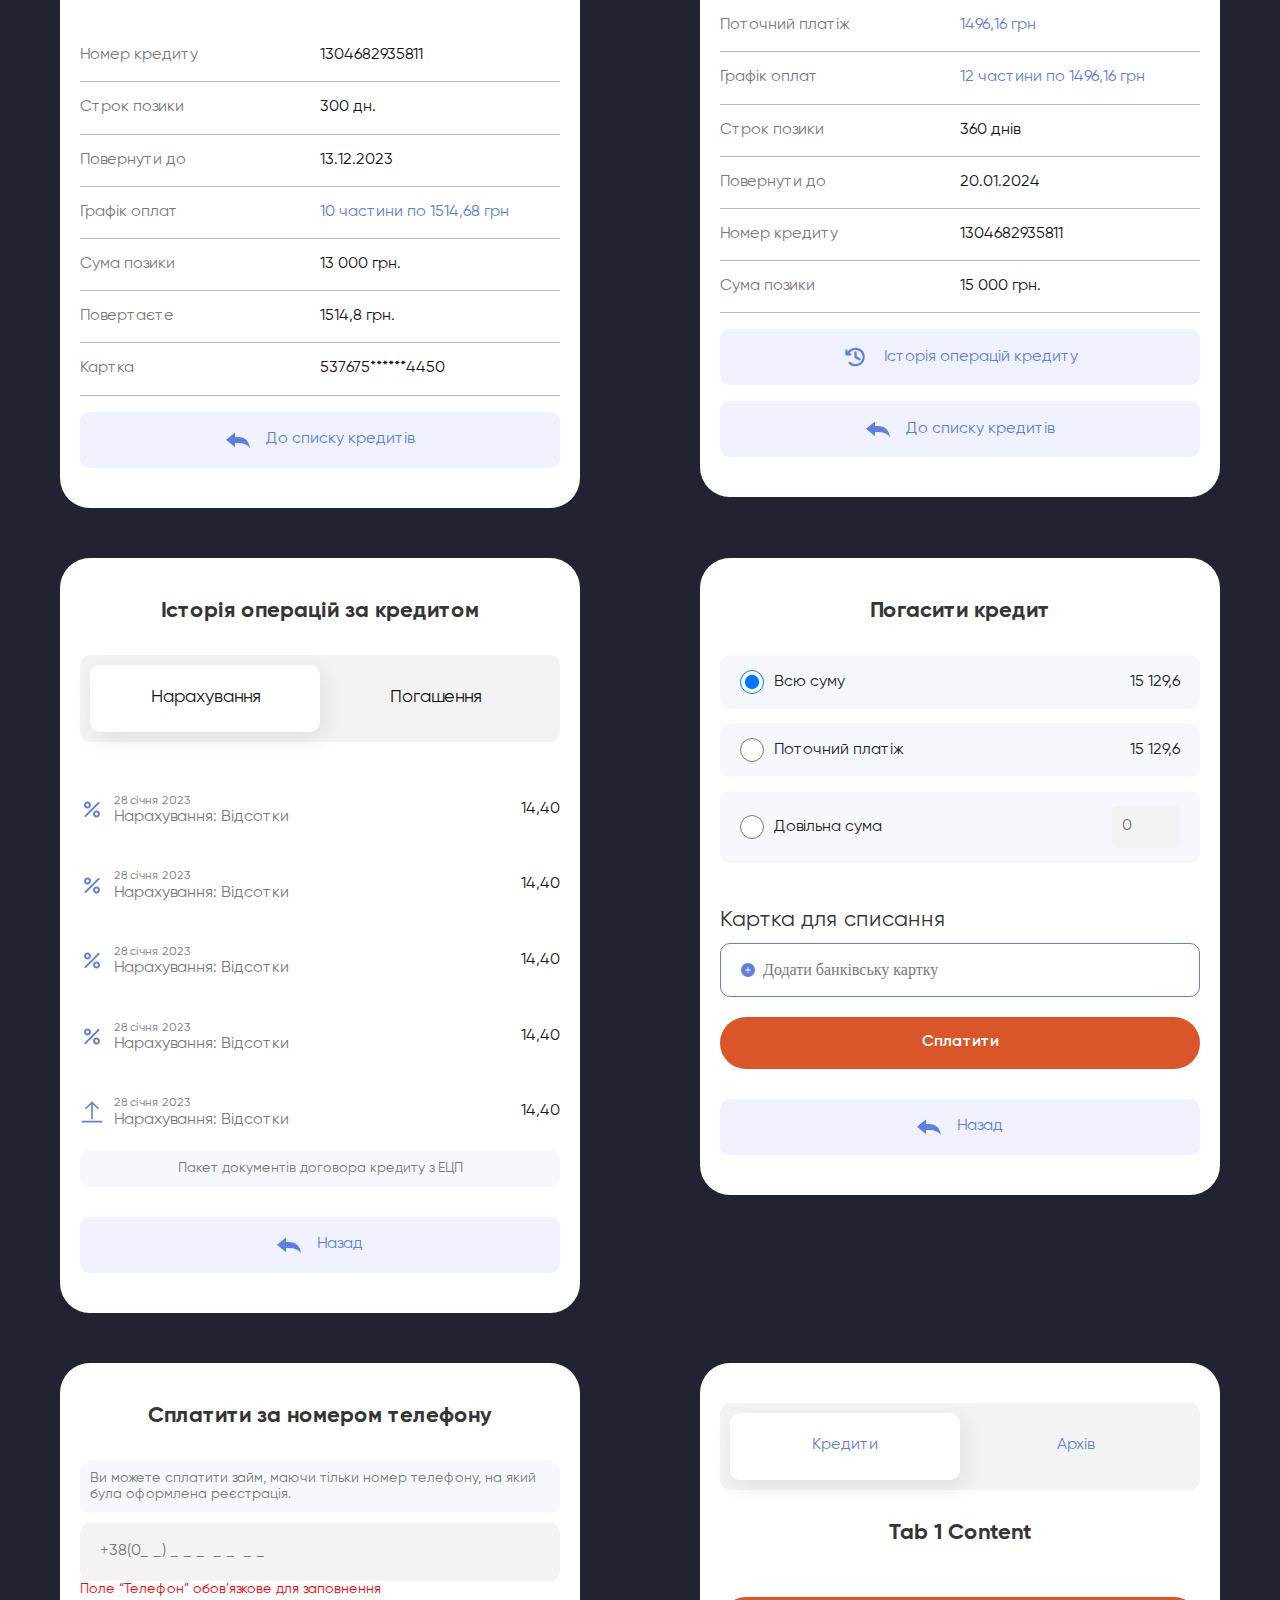
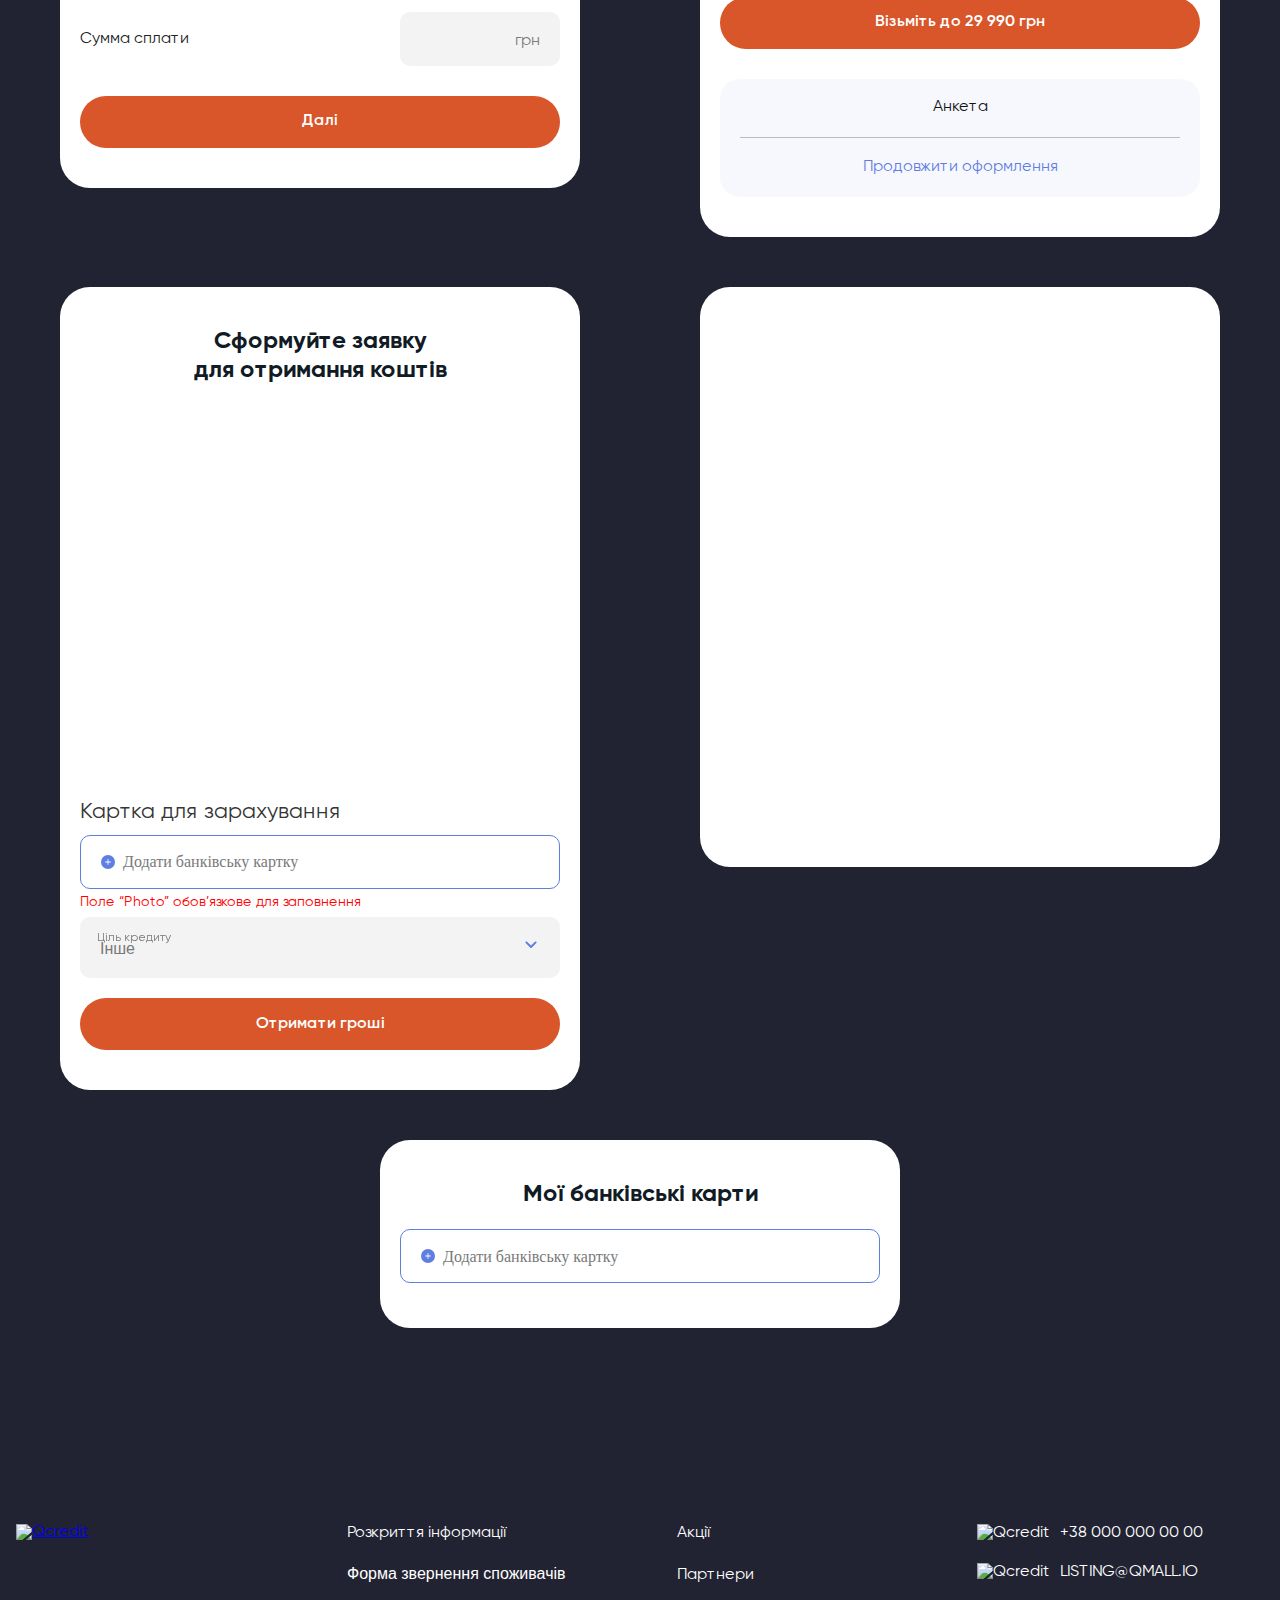
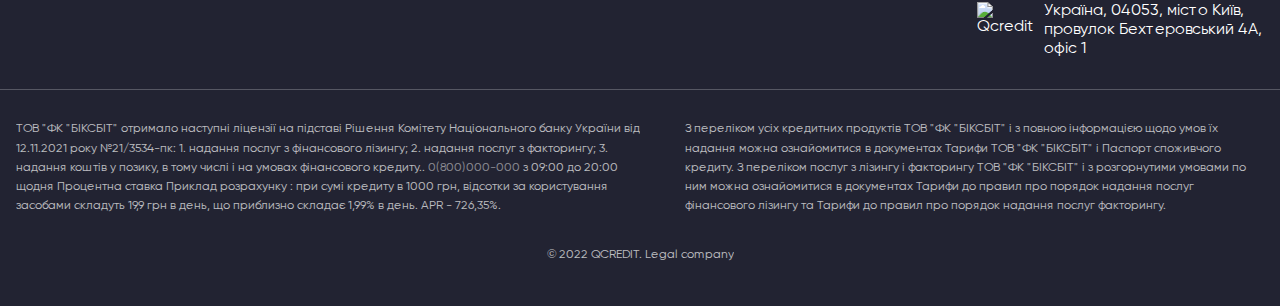
==== commit f2d4fe80: "sss" ====
--- a/index.html
+++ b/index.html
@@ -1,1341 +1,1724 @@
 <!DOCTYPE html>
 <html lang="en">
+
 <head>
-    <meta charset="UTF-8">
-    <meta http-equiv="X-UA-Compatible" content="IE=edge">
-    <meta name="viewport" content="width=device-width, initial-scale=1.0">
-    <link rel="stylesheet" href="style/reset.css">
-    <link rel="stylesheet" href="style/style.css">
-    <title>Document</title>
+  <meta charset="UTF-8">
+  <meta http-equiv="X-UA-Compatible" content="IE=edge">
+  <meta name="viewport" content="width=device-width, initial-scale=1.0">
+  <link rel="stylesheet" href="style/reset.css">
+  <link rel="stylesheet" href="style/style.css">
+  <title>Document</title>
 </head>
+
 <body>
-    <!--header-->
-      <header>
-        <div class="wrapper">
-          <div class="logo">
-              <a href="index.html">
-                  <img src="img/logo.png" alt="Qcredit">
-              </a>
-          </div>
-          <ul class="headerNavigation">
-              <li>
-                  <a href="index.html" class="bold">Головна</a>
-              </li>
-              <li>
-                  <a href="promotions.html">Акції</a>
-              </li>
-              <li>
-                  <a href="product.html">Наші продукти</a>
-              </li>
-              <li>
-                  <a href="payOff.html">Як погасити</a>
-              </li>
-              <li>
-                  <a href="help.html">Україна Help</a>
-              </li>
-          </ul>
-          <div class="headerBtn">
-              <button class="headerPay">Сплатити</button>
-              <button class="headerExit">Вхід</button>
-               <!-- Кабинет -->
-              <div class="cabinet">
-                <p class="cabinetName">Петров Петро Петрович</p>
-                <ul class="cabinetNavigation">
-                  <li>
-                    <a href="#">Кредити</a>
-                  </li>
-                  <li>
-                    <a href="#">Особисті дані</a>
-                  </li>
-                  <li>
-                    <a href="#">Мої банківські картки</a>
-                  </li>
-                </ul>
-                <ul class="cabinetOption">
-                  <li>
-                    <a href="#">
-                      <img src="img/option1.svg" alt="">
-                      Налаштування
-                    </a>
-                  </li>
-                  <li>
-                    <a href="#">
-                      <img src="img/option2.svg" alt="">
-                      Допомога
-                    </a>
-                  </li>
-                  <li>
-                    <a href="#">
-                      <img src="img/option3.svg" alt="">
-                      Вийти з аккаунту
-                    </a>
-                  </li>
-                </ul>
-              </div>
-          </div>
-          <div class="openBurger">
-              <img src="img/burger.svg" alt="burger">
-          </div>
-        </div>
-      </header>
-
-    <div class="menu">
-        <div class="close">
-            <svg width="34" height="22" viewBox="0 0 14 14" fill="none" xmlns="http://www.w3.org/2000/svg">
-                <path
-                    d="M14 1.41L12.59 0L7 5.59L1.41 0L0 1.41L5.59 7L0 12.59L1.41 14L7 8.41L12.59 14L14 12.59L8.41 7L14 1.41Z"
-                    fill="#ffffff" />
-            </svg>
-        </div>
-        <ul class="headerNavigation menuNavigation">
+  <!--header-->
+  <header>
+    <div class="wrapper">
+      <div class="logo">
+        <a href="index.html">
+          <img src="img/logo.png" alt="Qcredit">
+        </a>
+      </div>
+      <ul class="headerNavigation">
+        <li>
+          <a href="index.html" class="bold">Головна</a>
+        </li>
+        <li>
+          <a href="promotions.html">Акції</a>
+        </li>
+        <li>
+          <a href="product.html">Наші продукти</a>
+        </li>
+        <li>
+          <a href="payOff.html">Як погасити</a>
+        </li>
+        <li>
+          <a href="help.html">Україна Help</a>
+        </li>
+      </ul>
+      <div class="headerBtn">
+        <button class="headerPay">Сплатити</button>
+        <button class="headerExit">Вхід</button>
+        <!-- Кабинет -->
+        <div class="cabinet">
+          <p class="cabinetName">Петров Петро Петрович</p>
+          <ul class="cabinetNavigation">
             <li>
-                <a href="index.html" class="bold close">Головна</a>
+              <a href="#">Кредити</a>
             </li>
             <li>
-                <a href="promotions.html" class="close">Акції</a>
+              <a href="#">Особисті дані</a>
             </li>
             <li>
-                <a href="product.html" class="close">Наші продукти</a>
+              <a href="#">Мої банківські картки</a>
+            </li>
+          </ul>
+          <ul class="cabinetOption">
+            <li>
+              <a href="#">
+                <img src="img/option1.svg" alt="">
+                Налаштування
+              </a>
             </li>
             <li>
-                <a href="payOff.html" class="close">Як погасити</a>
+              <a href="#">
+                <img src="img/option2.svg" alt="">
+                Допомога
+              </a>
             </li>
             <li>
-                <a href="help.html" class="close">Україна Help</a>
+              <a href="#">
+                <img src="img/option3.svg" alt="">
+                Вийти з аккаунту
+              </a>
             </li>
-        </ul>
-        <div class="headerBtn menuBtn">
-            <button class="headerPay">Сплатити</button>
-            <button class="headerExit">Вхід</button>
-        </div>
+          </ul>
+        </div>
+      </div>
+      <div class="openBurger">
+        <img src="img/burger.svg" alt="burger">
+      </div>
     </div>
-    <!--menu-->
-    
-
-
-  <!-- Кнопка для открытия модального окна -->
-  <button id="loginBtn">Войти</button>
-  <button id="loginBtn1">Відновити пароль по Email</button>
-  <button id="settingsBtn">Налаштування</button>
-  <a href="registration.html" class="styleLink">Регистрация</a>
-  <a href="404.html"  class="styleLink">404</a>
-  <a href="405.html"  class="styleLink">405</a>
-
-
-  <!-- Модальное окно для входа -->
-  <div id="loginModal" class="modal">
-    <div class="modal-content">
-      <span class="closemodal">&times;</span>
-
-      <!-- Форма логина и пароля -->
-      <div class="login-form">
-        <form id="login">
-          <h2>Вход в личный кабинет</h2>
-            <div class="modalWindowContainerSection">
-              <span class="placeholderText">Телефон</span>
-              <input type="tel" name="phone" class="placeholderInput" placeholder="+38(0_ _) _ _ _  _ _  _ _" oninput="updateLabelClass(this)" onblur="updateLabelClass(this)">
-            </div>
-            <span class="error">Поле “Номер телефону” обов’язкове для заповнення</span>
-            <div class="modalWindowContainerSection">
-              <span class="placeholderText">Пароль</span>
-              <input type="password" id="password" name="password" class="placeholderInput" placeholder="Пароль" oninput="updateLabelClass(this)" onblur="updateLabelClass(this)">
-            </div>
-            <span class="error">Поле “Пароль” обов’язкове для заповнення</span>
-          <div class="show-password">
-            <img src="img/eyeOpen.svg" alt="" class="eyeOpen">
-            <img src="img/eyeClose.svg" alt="" class="eyeClose active">
-          </div>
-          <div class="recaptcha">
-            <img src="img/recImg.png" alt="">
-          </div>
-          <input type="submit" value="Увійти" class="submitForm">
-          <p class="forgot-password"><a href="#" id="forgotBtn">Забыли пароль?</a></p>
-          <p class="register-link"><a href="#" id="registerBtn">Зарегистрироваться</a></p>
-        </form>
-      </div>
-
-      <!-- Форма для восстановления пароля -->
-      <div id="forgotForm" style="display:none;">
-        <div class="back-btn">
-          <img src="img/line.svg" alt="arrow">
-        </div>
-        <div class="tabsContainer">
-          <h2>Відновити доступ через:</h2>
-          <div class="tabs">
-            <button class="tablinks active" onclick="openTab(event, 'email')">Email</button>
-            <button class="tablinks" onclick="openTab(event, 'phone')">Телефон</button>
-          </div>
-          
-          <div id="email" class="tabcontent active">
-            <h3>Ми відправимо Вам листа з посиланням, перейдіть за ним та встановіть новий пароль.</h3>
+  </header>
+
+  <div class="menu">
+    <div class="close">
+      <svg width="34" height="22" viewBox="0 0 14 14" fill="none" xmlns="http://www.w3.org/2000/svg">
+        <path d="M14 1.41L12.59 0L7 5.59L1.41 0L0 1.41L5.59 7L0 12.59L1.41 14L7 8.41L12.59 14L14 12.59L8.41 7L14 1.41Z"
+          fill="#ffffff" />
+      </svg>
+    </div>
+    <ul class="headerNavigation menuNavigation">
+      <li>
+        <a href="index.html" class="bold close">Головна</a>
+      </li>
+      <li>
+        <a href="promotions.html" class="close">Акції</a>
+      </li>
+      <li>
+        <a href="product.html" class="close">Наші продукти</a>
+      </li>
+      <li>
+        <a href="payOff.html" class="close">Як погасити</a>
+      </li>
+      <li>
+        <a href="help.html" class="close">Україна Help</a>
+      </li>
+    </ul>
+    <div class="headerBtn menuBtn">
+      <button class="headerPay">Сплатити</button>
+      <button class="headerExit">Вхід</button>
+    </div>
+  </div>
+  <!--menu-->
+
+
+  <div class="felxContainers">
+    <!-- Кнопка для открытия модального окна -->
+    <div class="topsing">
+      <button id="loginBtn">Войти</button>
+      <button id="loginBtn1">Відновити пароль по Email</button>
+      <button id="settingsBtn">Налаштування</button>
+      <a href="registration.html" class="styleLink">Регистрация</a>
+      <a href="404.html" class="styleLink">404</a>
+      <a href="405.html" class="styleLink">405</a>
+    </div>
+
+    <div class="ContainerSMy">
+
+      <!-- Модальное окно для входа -->
+      <div id="loginModal" class="modal">
+        <div class="modal-content">
+          <span class="closemodal">&times;</span>
+
+          <!-- Форма логина и пароля -->
+          <div class="login-form">
+            <form id="login">
+              <h2>Вход в личный кабинет</h2>
+              <div class="modalWindowContainerSection">
+                <span class="placeholderText">Телефон</span>
+                <input type="tel" name="phone" class="placeholderInput" placeholder="+38(0_ _) _ _ _  _ _  _ _"
+                  oninput="updateLabelClass(this)" onblur="updateLabelClass(this)">
+              </div>
+              <span class="error">Поле “Номер телефону” обов’язкове для заповнення</span>
+              <div class="modalWindowContainerSection">
+                <span class="placeholderText">Пароль</span>
+                <input type="password" id="password" name="password" class="placeholderInput" placeholder="Пароль"
+                  oninput="updateLabelClass(this)" onblur="updateLabelClass(this)">
+              </div>
+              <span class="error">Поле “Пароль” обов’язкове для заповнення</span>
+              <div class="show-password">
+                <img src="img/eyeOpen.svg" alt="" class="eyeOpen">
+                <img src="img/eyeClose.svg" alt="" class="eyeClose active">
+              </div>
+              <div class="recaptcha">
+                <img src="img/recImg.png" alt="">
+              </div>
+              <input type="submit" value="Увійти" class="submitForm">
+              <p class="forgot-password"><a href="#" id="forgotBtn">Забыли пароль?</a></p>
+              <p class="register-link"><a href="#" id="registerBtn">Зарегистрироваться</a></p>
+            </form>
+          </div>
+
+          <!-- Форма для восстановления пароля -->
+          <div id="forgotForm" style="display:none;">
+            <div class="back-btn">
+              <img src="img/line.svg" alt="arrow">
+            </div>
+            <div class="tabsContainer">
+              <h2>Відновити доступ через:</h2>
+              <div class="tabs">
+                <button class="tablinks active" onclick="openTab(event, 'email')">Email</button>
+                <button class="tablinks" onclick="openTab(event, 'phone')">Телефон</button>
+              </div>
+
+              <div id="email" class="tabcontent active">
+                <h3>Ми відправимо Вам листа з посиланням, перейдіть за ним та встановіть новий пароль.</h3>
+                <form>
+                  <div class="modalWindowContainerSection">
+                    <span class="placeholderText">Email</span>
+                    <input type="email" id="email" name="email" class="placeholderInput" placeholder="Email"
+                      oninput="updateLabelClass(this)" onblur="updateLabelClass(this)">
+                  </div>
+                  <span class="error">Поле “Email” обов’язкове для заповнення</span>
+                  <a href="#" id="confirmationEmail" class="submitForm">Відправити</a></p>
+                </form>
+              </div>
+
+              <div id="phone" class="tabcontent">
+                <h3>Ми відправимо Вам SMS з кодом, введіть його та вставновіть новий пароль.</h3>
+                <form>
+                  <div class="modalWindowContainerSection">
+                    <span class="placeholderText">Телефон</span>
+                    <input type="tel" name="phone" class="placeholderInput" placeholder="+38(0_ _) _ _ _  _ _  _ _"
+                      oninput="updateLabelClass(this)" onblur="updateLabelClass(this)">
+                  </div>
+                  <span class="error">Поле “Номер телефону” обов’язкове для заповнення</span>
+                  <a href="#" id="openConfirmationPhone" class="submitForm">Відправити</a></p>
+                </form>
+              </div>
+            </div>
+          </div>
+
+          <!-- Посилання для відновлення паролю було відправлено на Email -->
+          <div id="openConfirmationEmailContent">
+            <img src="img/emailLike.svg" alt="emeil">
+            <p>Посилання для відновлення паролю
+              було відправлено на
+              <span>mail@gmail.com</span>
+            </p>
+          </div>
+
+          <!-- Форма відправлено SMS з кодом на  телефон-->
+          <div id="openConfirmationPhoneContent">
+            <p>На номер <span>+38 (093) 948 84 94</span> відправлено SMS з кодом</p>
+            <form>
+              <div class="inputContainer">
+                <div class="modalWindowContainerSection">
+                  <span class="placeholderText">Код з SMS</span>
+                  <input type="text" class="placeholderInput" placeholder="Код з SMS" oninput="updateLabelClass(this)"
+                    onblur="updateLabelClass(this)">
+                </div>
+                <span class="error">Поле “Код з SMS” обов’язкове для заповнення</span>
+              </div>
+              <a href="#" class="submitForm" id="recoverPhone">Відправити</a></p>
+            </form>
+            <a href="#" id="changeNumber">Змінити номер телефону</a>
+            <div class="timer">
+              <a href="#" class="hidden" id="resend-sms-btn">Відправити SMS повторно</a>
+              <p class="timer-wrapper">Надіслати код ще раз через<span id="timer">01:00</span></p>
+            </div>
+          </div>
+
+          <!-- Вигадайте пароль для входу в особистий кабінет после ввода sms кода-->
+          <div id="recoverPhoneContainer">
+            <h2>Вигадайте пароль для входу
+              в особистий кабінет</h2>
             <form>
               <div class="modalWindowContainerSection">
-                <span class="placeholderText">Email</span>
-                <input type="email" id="email" name="email" class="placeholderInput" placeholder="Email" oninput="updateLabelClass(this)" onblur="updateLabelClass(this)">
-              </div>
-              <span class="error">Поле “Email” обов’язкове для заповнення</span>
-              <a href="#" id="confirmationEmail" class="submitForm">Відправити</a></p>
+                <span class="placeholderText">Пароль</span>
+                <input type="password" id="passwordNew" name="password" placeholder="Пароль" required
+                  class="password placeholderInput" oninput="updateLabelClass(this)" onblur="updateLabelClass(this)">
+              </div>
+              <span class="error">Поле “Пароль” обов’язкове для заповнення</span>
+              <div class="show-password1">
+                <img src="img/eyeOpen.svg" alt="" class="eyeOpen">
+                <img src="img/eyeClose.svg" alt="" class="eyeClose active">
+              </div>
+              <div class="modalWindowContainerSection">
+                <span class="placeholderText">Підтвердіть пароль</span>
+                <input type="password" id="confirmPassword" name="password" placeholder="Підтвердіть пароль" required
+                  class="password placeholderInput" oninput="updateLabelClass(this)" onblur="updateLabelClass(this)">
+              </div>
+              <span class="error">Поле “Підтвердіть пароль” обов’язкове для заповнення</span>
+              <div class="show-password2">
+                <img src="img/eyeOpen.svg" alt="" class="eyeOpen">
+                <img src="img/eyeClose.svg" alt="" class="eyeClose active">
+              </div>
+              <button type="submit" class="submitForm">Зберегти</button>
             </form>
           </div>
 
-          <div id="phone" class="tabcontent">
-            <h3>Ми відправимо Вам SMS з кодом, введіть його та вставновіть новий пароль.</h3>
+          <!-- Форма для регистрации -->
+          <div id="registerForm" style="display:none;">
             <form>
+              <h2>Для отримання позики необхідно створити особистий кабінет</h2>
               <div class="modalWindowContainerSection">
                 <span class="placeholderText">Телефон</span>
-                <input type="tel" name="phone" class="placeholderInput" placeholder="+38(0_ _) _ _ _  _ _  _ _" oninput="updateLabelClass(this)" onblur="updateLabelClass(this)">
+                <input type="tel" name="phone" class="placeholderInput" placeholder="+38(0_ _) _ _ _  _ _  _ _"
+                  oninput="updateLabelClass(this)" onblur="updateLabelClass(this)">
               </div>
               <span class="error">Поле “Номер телефону” обов’язкове для заповнення</span>
-              <a href="#" id="openConfirmationPhone" class="submitForm">Відправити</a></p>
+              <div class="chexbox">
+                <input type="checkbox">
+                <p>Даю згоду на обробку <a href="#" id="btn-open-popup">персональних даних</a></p>
+              </div>
+              <button type="submit" class="submitForm">Зберегти</button>
             </form>
+            <a href="#" id="ragistrations" class="back-btn back-btnText">Я вже зареєстрований</a>
           </div>
         </div>
       </div>
 
-      <!-- Посилання для відновлення паролю було відправлено на Email -->
-      <div id="openConfirmationEmailContent">
-        <img src="img/emailLike.svg" alt="emeil">
-        <p>Посилання для відновлення паролю 
-          було відправлено на 
-          <span>mail@gmail.com</span>
-        </p>
-      </div>
-
-      <!-- Форма відправлено SMS з кодом на  телефон-->
-      <div id="openConfirmationPhoneContent">
-        <p>На номер <span>+38 (093) 948 84 94</span> відправлено SMS з кодом</p>
-        <form>
-          <div class="inputContainer">
-            <div class="modalWindowContainerSection">
-              <span class="placeholderText">Код з SMS</span>
-              <input type="text" class="placeholderInput" placeholder="Код з SMS" oninput="updateLabelClass(this)" onblur="updateLabelClass(this)">
-            </div>
-            <span class="error">Поле “Код з SMS” обов’язкове для заповнення</span>
-          </div>
-          <a href="#" class="submitForm" id="recoverPhone">Відправити</a></p>
-        </form>
-        <a href="#" id="changeNumber">Змінити номер телефону</a>
-        <div class="timer">
-          <a href="#" class="hidden" id="resend-sms-btn">Відправити SMS повторно</a>
-          <p class="timer-wrapper">Надіслати код ще раз через<span id="timer">01:00</span></p>            
-        </div>
-      </div>
-
-      <!-- Вигадайте пароль для входу в особистий кабінет после ввода sms кода-->
-      <div id="recoverPhoneContainer">
-        <h2>Вигадайте пароль для входу 
-          в особистий кабінет</h2>
+      <!-- Відновити пароль по Email -->
+      <div id="recoverEmailModal" class="modal1">
+        <div class="modal-content">
+          <span class="close">&times;</span>
+          <h2>Відновити пароль по Email</h2>
           <form>
             <div class="modalWindowContainerSection">
               <span class="placeholderText">Пароль</span>
-              <input type="password" id="passwordNew" name="password" placeholder="Пароль" required class="password placeholderInput" oninput="updateLabelClass(this)" onblur="updateLabelClass(this)">
+              <input type="password" id="passwordNewEmail" name="password" placeholder="Пароль" required
+                class="password placeholderInput" oninput="updateLabelClass(this)" onblur="updateLabelClass(this)">
             </div>
             <span class="error">Поле “Пароль” обов’язкове для заповнення</span>
-            <div class="show-password1">
+            <div class="show-password3">
               <img src="img/eyeOpen.svg" alt="" class="eyeOpen">
               <img src="img/eyeClose.svg" alt="" class="eyeClose active">
             </div>
             <div class="modalWindowContainerSection">
               <span class="placeholderText">Підтвердіть пароль</span>
-              <input type="password" id="confirmPassword" name="password" placeholder="Підтвердіть пароль" required class="password placeholderInput" oninput="updateLabelClass(this)" onblur="updateLabelClass(this)">
+              <input type="password" id="confirmPasswordEmail" name="password" placeholder="Підтвердіть пароль" required
+                class="password placeholderInput" oninput="updateLabelClass(this)" onblur="updateLabelClass(this)">
             </div>
             <span class="error">Поле “Підтвердіть пароль” обов’язкове для заповнення</span>
-            <div class="show-password2">
+            <div class="show-password4">
               <img src="img/eyeOpen.svg" alt="" class="eyeOpen">
               <img src="img/eyeClose.svg" alt="" class="eyeClose active">
             </div>
             <button type="submit" class="submitForm">Зберегти</button>
           </form>
+        </div>
       </div>
 
-      <!-- Форма для регистрации -->
-      <div id="registerForm" style="display:none;">
-        <form>
-        <h2>Для отримання позики необхідно створити особистий кабінет</h2>
-        <div class="modalWindowContainerSection">
-          <span class="placeholderText">Телефон</span>
-          <input type="tel" name="phone" class="placeholderInput" placeholder="+38(0_ _) _ _ _  _ _  _ _" oninput="updateLabelClass(this)" onblur="updateLabelClass(this)">
-        </div>
-            <span class="error">Поле “Номер телефону” обов’язкове для заповнення</span>
-            <div class="chexbox">
-              <input type="checkbox">
-              <p>Даю згоду на обробку <a href="#" id="btn-open-popup">персональних даних</a></p>
+      <!-- Налаштування -->
+      <div class="settings">
+        <div class="modal-content">
+          <span class="close">&times;</span>
+          <h2>Налаштування</h2>
+          <form>
+            <div class="modalWindowContainerSection">
+              <span class="placeholderText">Старий пароль</span>
+              <input type="password" id="settingOldPassword" name="password" placeholder="Старий пароль" required
+                class="password placeholderInput" oninput="updateLabelClass(this)" onblur="updateLabelClass(this)">
+            </div>
+            <span class="error">Поле “Старий пароль” обов’язкове для заповнення</span>
+            <div class="settingOldPassword">
+              <img src="img/eyeOpen.svg" alt="" class="eyeOpen">
+              <img src="img/eyeClose.svg" alt="" class="eyeClose active">
+            </div>
+            <div class="modalWindowContainerSection">
+              <span class="placeholderText">Новий пароль</span>
+              <input type="password" id="settingNewPassword" name="password" placeholder="Новий пароль" required
+                class="password placeholderInput" oninput="updateLabelClass(this)" onblur="updateLabelClass(this)">
+            </div>
+            <span class="error">Поле “Новий пароль” обов’язкове для заповнення</span>
+            <div class="settingNewPassword">
+              <img src="img/eyeOpen.svg" alt="" class="eyeOpen">
+              <img src="img/eyeClose.svg" alt="" class="eyeClose active">
+            </div>
+            <div class="modalWindowContainerSection">
+              <span class="placeholderText">Повторіть новий пароль</span>
+              <input type="password" id="settingRepeatPassword" name="password" placeholder="Повторіть новий пароль"
+                required class="password placeholderInput" oninput="updateLabelClass(this)"
+                onblur="updateLabelClass(this)">
+            </div>
+            <span class="error">Поле “Повторіть новий пароль” обов’язкове для заповнення</span>
+            <div class="settingRepeatPassword">
+              <img src="img/eyeOpen.svg" alt="" class="eyeOpen">
+              <img src="img/eyeClose.svg" alt="" class="eyeClose active">
             </div>
             <button type="submit" class="submitForm">Зберегти</button>
-        </form>
-        <a href="#" id="ragistrations" class="back-btn back-btnText">Я вже зареєстрований</a>
+          </form>
+        </div>
       </div>
-    </div>
-  </div>
-
-  <!-- Відновити пароль по Email -->
-  <div id="recoverEmailModal" class="modal1">
-    <div class="modal-content">
-      <span class="close">&times;</span>
-      <h2>Відновити пароль по Email</h2>
-      <form>
-        <div class="modalWindowContainerSection">
-          <span class="placeholderText">Пароль</span>
-          <input type="password" id="passwordNewEmail" name="password" placeholder="Пароль" required class="password placeholderInput" oninput="updateLabelClass(this)" onblur="updateLabelClass(this)">
-        </div>
-        <span class="error">Поле “Пароль” обов’язкове для заповнення</span>
-        <div class="show-password3">
-          <img src="img/eyeOpen.svg" alt="" class="eyeOpen">
-          <img src="img/eyeClose.svg" alt="" class="eyeClose active">
-        </div>
-        <div class="modalWindowContainerSection">
-          <span class="placeholderText">Підтвердіть пароль</span>
-          <input type="password" id="confirmPasswordEmail" name="password" placeholder="Підтвердіть пароль" required class="password placeholderInput" oninput="updateLabelClass(this)" onblur="updateLabelClass(this)">
-        </div>
-        <span class="error">Поле “Підтвердіть пароль” обов’язкове для заповнення</span>
-        <div class="show-password4">
-          <img src="img/eyeOpen.svg" alt="" class="eyeOpen">
-          <img src="img/eyeClose.svg" alt="" class="eyeClose active">
-        </div>
-        <button type="submit" class="submitForm">Зберегти</button>
-      </form>
-    </div>
-  </div>
-
-  <!-- Налаштування -->
-  <div class="settings">
-    <div class="modal-content">
-      <span class="close">&times;</span>
-      <h2>Налаштування</h2>
-      <form>
-        <div class="modalWindowContainerSection">
-          <span class="placeholderText">Старий пароль</span>
-          <input type="password" id="settingOldPassword" name="password" placeholder="Старий пароль" required class="password placeholderInput" oninput="updateLabelClass(this)" onblur="updateLabelClass(this)">
-        </div>
-        <span class="error">Поле “Старий пароль” обов’язкове для заповнення</span>
-        <div class="settingOldPassword">
-          <img src="img/eyeOpen.svg" alt="" class="eyeOpen">
-          <img src="img/eyeClose.svg" alt="" class="eyeClose active">
-        </div>
-        <div class="modalWindowContainerSection">
-          <span class="placeholderText">Новий пароль</span>
-          <input type="password" id="settingNewPassword" name="password" placeholder="Новий пароль" required class="password placeholderInput" oninput="updateLabelClass(this)" onblur="updateLabelClass(this)">
-        </div>
-        <span class="error">Поле “Новий пароль” обов’язкове для заповнення</span>
-        <div class="settingNewPassword">
-          <img src="img/eyeOpen.svg" alt="" class="eyeOpen">
-          <img src="img/eyeClose.svg" alt="" class="eyeClose active">
-        </div>
-        <div class="modalWindowContainerSection">
-          <span class="placeholderText">Повторіть новий пароль</span>
-          <input type="password" id="settingRepeatPassword" name="password" placeholder="Повторіть новий пароль" required class="password placeholderInput" oninput="updateLabelClass(this)" onblur="updateLabelClass(this)">
-        </div>
-        <span class="error">Поле “Повторіть новий пароль” обов’язкове для заповнення</span>
-        <div class="settingRepeatPassword">
-          <img src="img/eyeOpen.svg" alt="" class="eyeOpen">
-          <img src="img/eyeClose.svg" alt="" class="eyeClose active">
-        </div>
-        <button type="submit" class="submitForm">Зберегти</button>
-      </form>
-    </div>
-  </div>
-
-  <!-- попап для открытия персональный данные -->
-  <div id="popup" style="display:none;">
-    <button id="btn-close-popup">&times;</button>
-    <p>Згоду на передачу, зберігання, використання та поширення інформації щодо себе можна переглянути за <a href="#" target="_blank">посиланням.</a> </p>
-  </div>
-
-  <!-- попап для открытия Графік оплат -->
-  <div id="myModalCredit" class="myModalCredit">
-    <div class="myModalCredit-content">
-      <span class="myModalCreditClose">&times;</span>
-      <!-- Графік оплат: -->
-      <div class="contents1 contents1Hidden">
-        <h2 class="contents1FlexH2">Графік оплат:</h2>
-        <div class="contents1Scroll">
-          <div class="contents1Section">
-            <span>1</span>
-            <p class="contents1SectionBlack">до Пт, 17.03.2023</p>
-            <p class="contents1SectionBlue">1514, 68 грн.</p>
-          </div>
-          <div class="contents1Section">
-            <span>2</span>
-            <p class="contents1SectionRed">до Пт, 17.03.2023</p>
-            <p class="contents1SectionBlue">1514, 68 грн.</p>
-          </div>
-          <div class="contents1Section">
-            <span>3</span>
-            <p class="contents1SectionBlack">до Пт, 17.03.2023</p>
-            <p class="contents1SectionBlue">1514, 68 грн.</p>
-          </div>
-          <div class="contents1Section">
-            <span>4</span>
-            <p class="contents1SectionBlack">до Пт, 17.03.2023</p>
-            <p class="contents1SectionBlue">1514, 68 грн.</p>
-          </div>
-          <div class="contents1Section">
-            <span>5</span>
-            <p class="contents1SectionBlack">до Пт, 17.03.2023</p>
-            <p class="contents1SectionBlue">1514, 68 грн.</p>
-          </div>
-          <div class="contents1Section">
-            <span>6</span>
-            <p class="contents1SectionRed">до Пт, 17.03.2023</p>
-            <p class="contents1SectionBlue">1514, 68 грн.</p>
-          </div>
-          <div class="contents1Section">
-            <span>7</span>
-            <p class="contents1SectionBlack">до Пт, 17.03.2023</p>
-            <p class="contents1SectionBlue">1514, 68 грн.</p>
-          </div>
-          <div class="contents1Section">
-            <span>3</span>
-            <p class="contents1SectionBlack">до Пт, 17.03.2023</p>
-            <p class="contents1SectionBlue">1514, 68 грн.</p>
-          </div>
-          <div class="contents1Section">
-            <span>4</span>
-            <p class="contents1SectionBlack">до Пт, 17.03.2023</p>
-            <p class="contents1SectionBlue">1514, 68 грн.</p>
-          </div>
-          <div class="contents1Section">
-            <span>5</span>
-            <p class="contents1SectionBlack">до Пт, 17.03.2023</p>
-            <p class="contents1SectionBlue">1514, 68 грн.</p>
-          </div>
-          <div class="contents1Section">
-            <span>6</span>
-            <p class="contents1SectionRed">до Пт, 17.03.2023</p>
-            <p class="contents1SectionBlue">1514, 68 грн.</p>
-          </div>
-          <div class="contents1Section">
-            <span>7</span>
-            <p class="contents1SectionBlack">до Пт, 17.03.2023</p>
-            <p class="contents1SectionBlue">1514, 68 грн.</p>
-          </div>
-        </div>
+
+      <!-- попап для открытия персональный данные -->
+      <div id="popup" style="display:none;">
+        <button id="btn-close-popup">&times;</button>
+        <p>Згоду на передачу, зберігання, використання та поширення інформації щодо себе можна переглянути за <a
+            href="#" target="_blank">посиланням.</a> </p>
       </div>
-    </div>
-  </div>
-
-  <!-- Сookie -->
-  <div class="cookie">
-    <p>Ми використовуємо файли cookie на нашому веб-сайті, щоб забезпечити вам найрелевантніший досвід, запам’ятовуючи ваші вподобання та повторні відвідування. Натискаючи «Прийняти все», ви погоджуєтеся на використання ВСІХ файлів cookie.</p>
-    <button id="acceptBtn">Прийняти все</button>
-  </div>
-
-  <!-- Весь контент -->
-  <div class="contents">
-
-    <div class="contents1">
-        <div class="contents1Section">
+
+      <!-- попап для открытия Графік оплат -->
+      <div id="myModalCredit" class="myModalCredit">
+        <div class="myModalCredit-content">
+          <span class="myModalCreditClose">&times;</span>
+          <!-- Графік оплат: -->
+          <div class="contents1 contents1Hidden">
+            <h2 class="contents1FlexH2">Графік оплат:</h2>
+            <div class="contents1Scroll">
+              <div class="contents1Section">
+                <span>1</span>
+                <p class="contents1SectionBlack">до Пт, 17.03.2023</p>
+                <p class="contents1SectionBlue">1514, 68 грн.</p>
+              </div>
+              <div class="contents1Section">
+                <span>2</span>
+                <p class="contents1SectionRed">до Пт, 17.03.2023</p>
+                <p class="contents1SectionBlue">1514, 68 грн.</p>
+              </div>
+              <div class="contents1Section">
+                <span>3</span>
+                <p class="contents1SectionBlack">до Пт, 17.03.2023</p>
+                <p class="contents1SectionBlue">1514, 68 грн.</p>
+              </div>
+              <div class="contents1Section">
+                <span>4</span>
+                <p class="contents1SectionBlack">до Пт, 17.03.2023</p>
+                <p class="contents1SectionBlue">1514, 68 грн.</p>
+              </div>
+              <div class="contents1Section">
+                <span>5</span>
+                <p class="contents1SectionBlack">до Пт, 17.03.2023</p>
+                <p class="contents1SectionBlue">1514, 68 грн.</p>
+              </div>
+              <div class="contents1Section">
+                <span>6</span>
+                <p class="contents1SectionRed">до Пт, 17.03.2023</p>
+                <p class="contents1SectionBlue">1514, 68 грн.</p>
+              </div>
+              <div class="contents1Section">
+                <span>7</span>
+                <p class="contents1SectionBlack">до Пт, 17.03.2023</p>
+                <p class="contents1SectionBlue">1514, 68 грн.</p>
+              </div>
+              <div class="contents1Section">
+                <span>3</span>
+                <p class="contents1SectionBlack">до Пт, 17.03.2023</p>
+                <p class="contents1SectionBlue">1514, 68 грн.</p>
+              </div>
+              <div class="contents1Section">
+                <span>4</span>
+                <p class="contents1SectionBlack">до Пт, 17.03.2023</p>
+                <p class="contents1SectionBlue">1514, 68 грн.</p>
+              </div>
+              <div class="contents1Section">
+                <span>5</span>
+                <p class="contents1SectionBlack">до Пт, 17.03.2023</p>
+                <p class="contents1SectionBlue">1514, 68 грн.</p>
+              </div>
+              <div class="contents1Section">
+                <span>6</span>
+                <p class="contents1SectionRed">до Пт, 17.03.2023</p>
+                <p class="contents1SectionBlue">1514, 68 грн.</p>
+              </div>
+              <div class="contents1Section">
+                <span>7</span>
+                <p class="contents1SectionBlack">до Пт, 17.03.2023</p>
+                <p class="contents1SectionBlue">1514, 68 грн.</p>
+              </div>
+            </div>
+          </div>
+        </div>
+      </div>
+
+      <!-- Сookie -->
+      <div class="cookie">
+        <p>Ми використовуємо файли cookie на нашому веб-сайті, щоб забезпечити вам найрелевантніший досвід,
+          запам’ятовуючи
+          ваші вподобання та повторні відвідування. Натискаючи «Прийняти все», ви погоджуєтеся на використання ВСІХ
+          файлів
+          cookie.</p>
+        <button id="acceptBtn">Прийняти все</button>
+      </div>
+
+      <!-- Весь контент -->
+      <div class="contents">
+
+        <div class="contents1">
+          <div class="contents1Section">
             <p class="contents1SectionGray">Номер кредиту</p>
             <p class="contents1SectionBlack">1304682935811</p>
-        </div>
-        <div class="contents1Section">
-          <p class="contents1SectionGray">Строк позики</p>
-          <p class="contents1SectionBlack">300 дн.</p>
-        </div>
-        <div class="contents1Section">
-          <p class="contents1SectionGray">Повернути до</p>
-          <p class="contents1SectionBlack">13.12.2023</p>
-        </div>
-        <div class="contents1Section">
-          <p class="contents1SectionGray">Графік оплат</p>
-          <p class="contents1SectionBlue">10 частини по 1514,68 грн</p>
-        </div>
-        <div class="contents1Section">
-          <p class="contents1SectionGray">Сума позики</p>
-          <p class="contents1SectionBlack">13 000 грн.</p>
-        </div>
-        <div class="contents1Section">
-          <p class="contents1SectionGray">Повертаєте</p>
-          <p class="contents1SectionBlack">1514,8 грн.</p>
-        </div>
-        <div class="contents1Section">
-          <p class="contents1SectionGray">Картка</p>
-          <p class="contents1SectionBlack">537675******4450</p>
-        </div>
-        <button>
-          <img src="img/arrowsPrev.svg" alt="arrowsPrev">
-          До списку кредитів
-        </button>
-    </div>
-
-    <!-- В обробці -->
-    <div class="contents1">
-      <h2>В обробці</h2>
-      <p class="blueText">Ваш запит розглядається. Після підтвердження вам буде наданий електронний договір.</p>
-      <div class="contents1Section">
-          <p class="contents1SectionGray">Номер кредиту</p>
-          <p class="contents1SectionBlack">1304682935811</p>
-      </div>
-      <div class="contents1Section">
-        <p class="contents1SectionGray">Строк позики</p>
-        <p class="contents1SectionBlack">300 дн.</p>
-      </div>
-      <div class="contents1Section">
-        <p class="contents1SectionGray">Повернути до</p>
-        <p class="contents1SectionBlack">13.12.2023</p>
-      </div>
-      <div class="contents1Section">
-        <p class="contents1SectionGray">Графік оплат</p>
-        <p class="contents1SectionBlue">10 частини по 1514,68 грн</p>
-      </div>
-      <div class="contents1Section">
-        <p class="contents1SectionGray">Сума позики</p>
-        <p class="contents1SectionBlack">13 000 грн.</p>
-      </div>
-      <div class="contents1Section">
-        <p class="contents1SectionGray">Повертаєте</p>
-        <p class="contents1SectionBlack">1514,8 грн.</p>
-      </div>
-      <div class="contents1Section">
-        <p class="contents1SectionGray">Картка</p>
-        <p class="contents1SectionBlack">537675******4450</p>
-      </div>
-      <button>
-        <img src="img/arrowsPrev.svg" alt="arrowsPrev">
-        До списку кредитів
-      </button>
-    </div>
-
-    <!-- Оберіть спосіб ідентифікації -->
-    <div class="contents1">
-      <h2>Оберіть спосіб ідентифікації</h2>
-      <div class="imgContens1">
-        <img src="img/bank1.png" alt="">
-      </div>
-      <div class="contents1Section">
-          <p class="contents1SectionGray">Номер кредиту</p>
-          <p class="contents1SectionBlack">1304682935811</p>
-      </div>
-      <div class="contents1Section">
-        <p class="contents1SectionGray">Строк позики</p>
-        <p class="contents1SectionBlack">300 дн.</p>
-      </div>
-      <div class="contents1Section">
-        <p class="contents1SectionGray">Повернути до</p>
-        <p class="contents1SectionBlack">13.12.2023</p>
-      </div>
-      <div class="contents1Section">
-        <p class="contents1SectionGray">Графік оплат</p>
-        <p class="contents1SectionBlue">10 частини по 1514,68 грн</p>
-      </div>
-      <div class="contents1Section">
-        <p class="contents1SectionGray">Сума позики</p>
-        <p class="contents1SectionBlack">13 000 грн.</p>
-      </div>
-      <div class="contents1Section">
-        <p class="contents1SectionGray">Повертаєте</p>
-        <p class="contents1SectionBlack">1514,8 грн.</p>
-      </div>
-      <div class="contents1Section">
-        <p class="contents1SectionGray">Картка</p>
-        <p class="contents1SectionBlack">537675******4450</p>
-      </div>
-      <button>
-        <img src="img/arrowsPrev.svg" alt="arrowsPrev">
-        До списку кредитів
-      </button>
-    </div>
-
-    <!-- Виконайте ідентифікацію з використанням Системи BankID НБУ -->
-    <div class="contents1">
-      <div class="contents1ImgSmoll">
-        <img src="img/bank1.png" alt="">
-      </div>
-      <h2>Виконайте ідентифікацію
-        з використанням Системи BankID НБУ</h2>
-      <div class="contents1GalleryBank">
-        <span>Оберіть свій банк</span>
-        <div class="contents1GalleryBankContainer">
-          <div class="contents1GalleryBankContainerSection">
-            <img src="img/imgBank1.png" alt="">
-          </div>
-          <div class="contents1GalleryBankContainerSection">
-            <img src="img/imgBank2.png" alt="">
-          </div>
-          <div class="contents1GalleryBankContainerSection">
-            <img src="img/imgBank3.png" alt="">
-          </div>
-          <div class="contents1GalleryBankContainerSection">
-            <img src="img/imgBank4.png" alt="">
-          </div>
-          <div class="contents1GalleryBankContainerSection">
-            <img src="img/imgBank5.png" alt="">
-          </div>
-          <div class="contents1GalleryBankContainerSection">
-            <img src="img/imgBank6.png" alt="">
-          </div>
-        </div>
-        <div id="toggle-div">
-          <div class="contents1GalleryBankContainer">
-            <div class="contents1GalleryBankContainerSection">
-              <img src="img/imgBank1.png" alt="">
-            </div>
-            <div class="contents1GalleryBankContainerSection">
-              <img src="img/imgBank2.png" alt="">
-            </div>
-            <div class="contents1GalleryBankContainerSection">
-              <img src="img/imgBank3.png" alt="">
-            </div>
-            <div class="contents1GalleryBankContainerSection">
-              <img src="img/imgBank4.png" alt="">
-            </div>
-            <div class="contents1GalleryBankContainerSection">
-              <img src="img/imgBank5.png" alt="">
-            </div>
-            <div class="contents1GalleryBankContainerSection">
-              <img src="img/imgBank6.png" alt="">
-            </div>
-          </div>
-        </div>
-
-      </div>
-      <button class="circle-arrows" id="toggle-button">
-        <img src="img/circle-arrows.png" alt="arrowsPrev">
-        Показати ще
-      </button>
-      <button>
-        <img src="img/arrowsPrev.svg" alt="arrowsPrev">
-        Назад
-      </button>
-      <div class="contents1Section">
-          <p class="contents1SectionGray">Номер кредиту</p>
-          <p class="contents1SectionBlack">1304682935811</p>
-      </div>
-      <div class="contents1Section">
-        <p class="contents1SectionGray">Строк позики</p>
-        <p class="contents1SectionBlack">300 дн.</p>
-      </div>
-      <div class="contents1Section">
-        <p class="contents1SectionGray">Повернути до</p>
-        <p class="contents1SectionBlack">13.12.2023</p>
-      </div>
-      <div class="contents1Section">
-        <p class="contents1SectionGray">Графік оплат</p>
-        <p class="contents1SectionBlue">10 частини по 1514,68 грн</p>
-      </div>
-      <div class="contents1Section">
-        <p class="contents1SectionGray">Сума позики</p>
-        <p class="contents1SectionBlack">13 000 грн.</p>
-      </div>
-      <div class="contents1Section">
-        <p class="contents1SectionGray">Повертаєте</p>
-        <p class="contents1SectionBlack">1514,8 грн.</p>
-      </div>
-      <div class="contents1Section">
-        <p class="contents1SectionGray">Картка</p>
-        <p class="contents1SectionBlack">537675******4450</p>
-      </div>
-      <button>
-        <img src="img/arrowsPrev.svg" alt="arrowsPrev">
-        До списку кредитів
-      </button>
-    </div>
-
-    <!-- Підтвердіть email -->
-    <div class="contents1">
-      <h2>Підтвердіть email</h2>
-      <p class="blueText">Ми надіслали вам листа, перейдіть за посиланням для підтвердження
-        Якщо email помилковий, виправте його, ми надішлемо нового листа</p>
-      <div class="contents1Email contents1EmailFlex2">
-          <form action="">
+          </div>
+          <div class="contents1Section">
+            <p class="contents1SectionGray">Строк позики</p>
+            <p class="contents1SectionBlack">300 дн.</p>
+          </div>
+          <div class="contents1Section">
+            <p class="contents1SectionGray">Повернути до</p>
+            <p class="contents1SectionBlack">13.12.2023</p>
+          </div>
+          <div class="contents1Section">
+            <p class="contents1SectionGray">Графік оплат</p>
+            <p class="contents1SectionBlue">10 частини по 1514,68 грн</p>
+          </div>
+          <div class="contents1Section">
+            <p class="contents1SectionGray">Сума позики</p>
+            <p class="contents1SectionBlack">13 000 грн.</p>
+          </div>
+          <div class="contents1Section">
+            <p class="contents1SectionGray">Повертаєте</p>
+            <p class="contents1SectionBlack">1514,8 грн.</p>
+          </div>
+          <div class="contents1Section">
+            <p class="contents1SectionGray">Картка</p>
+            <p class="contents1SectionBlack">537675******4450</p>
+          </div>
+          <button>
+            <img src="img/arrowsPrev.svg" alt="arrowsPrev">
+            До списку кредитів
+          </button>
+        </div>
+
+        <!-- В обробці -->
+        <div class="contents1">
+          <h2>В обробці</h2>
+          <p class="blueText">Ваш запит розглядається. Після підтвердження вам буде наданий електронний договір.</p>
+          <div class="contents1Section">
+            <p class="contents1SectionGray">Номер кредиту</p>
+            <p class="contents1SectionBlack">1304682935811</p>
+          </div>
+          <div class="contents1Section">
+            <p class="contents1SectionGray">Строк позики</p>
+            <p class="contents1SectionBlack">300 дн.</p>
+          </div>
+          <div class="contents1Section">
+            <p class="contents1SectionGray">Повернути до</p>
+            <p class="contents1SectionBlack">13.12.2023</p>
+          </div>
+          <div class="contents1Section">
+            <p class="contents1SectionGray">Графік оплат</p>
+            <p class="contents1SectionBlue">10 частини по 1514,68 грн</p>
+          </div>
+          <div class="contents1Section">
+            <p class="contents1SectionGray">Сума позики</p>
+            <p class="contents1SectionBlack">13 000 грн.</p>
+          </div>
+          <div class="contents1Section">
+            <p class="contents1SectionGray">Повертаєте</p>
+            <p class="contents1SectionBlack">1514,8 грн.</p>
+          </div>
+          <div class="contents1Section">
+            <p class="contents1SectionGray">Картка</p>
+            <p class="contents1SectionBlack">537675******4450</p>
+          </div>
+          <button>
+            <img src="img/arrowsPrev.svg" alt="arrowsPrev">
+            До списку кредитів
+          </button>
+        </div>
+
+        <!-- Оберіть спосіб ідентифікації -->
+        <div class="contents1">
+          <h2>Оберіть спосіб ідентифікації</h2>
+          <div class="imgContens1">
+            <img src="img/bank1.png" alt="">
+          </div>
+          <div class="contents1Section">
+            <p class="contents1SectionGray">Номер кредиту</p>
+            <p class="contents1SectionBlack">1304682935811</p>
+          </div>
+          <div class="contents1Section">
+            <p class="contents1SectionGray">Строк позики</p>
+            <p class="contents1SectionBlack">300 дн.</p>
+          </div>
+          <div class="contents1Section">
+            <p class="contents1SectionGray">Повернути до</p>
+            <p class="contents1SectionBlack">13.12.2023</p>
+          </div>
+          <div class="contents1Section">
+            <p class="contents1SectionGray">Графік оплат</p>
+            <p class="contents1SectionBlue">10 частини по 1514,68 грн</p>
+          </div>
+          <div class="contents1Section">
+            <p class="contents1SectionGray">Сума позики</p>
+            <p class="contents1SectionBlack">13 000 грн.</p>
+          </div>
+          <div class="contents1Section">
+            <p class="contents1SectionGray">Повертаєте</p>
+            <p class="contents1SectionBlack">1514,8 грн.</p>
+          </div>
+          <div class="contents1Section">
+            <p class="contents1SectionGray">Картка</p>
+            <p class="contents1SectionBlack">537675******4450</p>
+          </div>
+          <button>
+            <img src="img/arrowsPrev.svg" alt="arrowsPrev">
+            До списку кредитів
+          </button>
+        </div>
+
+        <!-- Виконайте ідентифікацію з використанням Системи BankID НБУ -->
+        <div class="contents1">
+          <div class="contents1ImgSmoll">
+            <img src="img/bank1.png" alt="">
+          </div>
+          <h2>Виконайте ідентифікацію
+            з використанням Системи BankID НБУ</h2>
+          <div class="contents1GalleryBank">
+            <span>Оберіть свій банк</span>
+            <div class="contents1GalleryBankContainer">
+              <div class="contents1GalleryBankContainerSection">
+                <img src="img/imgBank1.png" alt="">
+              </div>
+              <div class="contents1GalleryBankContainerSection">
+                <img src="img/imgBank2.png" alt="">
+              </div>
+              <div class="contents1GalleryBankContainerSection">
+                <img src="img/imgBank3.png" alt="">
+              </div>
+              <div class="contents1GalleryBankContainerSection">
+                <img src="img/imgBank4.png" alt="">
+              </div>
+              <div class="contents1GalleryBankContainerSection">
+                <img src="img/imgBank5.png" alt="">
+              </div>
+              <div class="contents1GalleryBankContainerSection">
+                <img src="img/imgBank6.png" alt="">
+              </div>
+            </div>
+            <div id="toggle-div">
+              <div class="contents1GalleryBankContainer">
+                <div class="contents1GalleryBankContainerSection">
+                  <img src="img/imgBank1.png" alt="">
+                </div>
+                <div class="contents1GalleryBankContainerSection">
+                  <img src="img/imgBank2.png" alt="">
+                </div>
+                <div class="contents1GalleryBankContainerSection">
+                  <img src="img/imgBank3.png" alt="">
+                </div>
+                <div class="contents1GalleryBankContainerSection">
+                  <img src="img/imgBank4.png" alt="">
+                </div>
+                <div class="contents1GalleryBankContainerSection">
+                  <img src="img/imgBank5.png" alt="">
+                </div>
+                <div class="contents1GalleryBankContainerSection">
+                  <img src="img/imgBank6.png" alt="">
+                </div>
+              </div>
+            </div>
+
+          </div>
+          <button class="circle-arrows" id="toggle-button">
+            <img src="img/circle-arrows.png" alt="arrowsPrev">
+            Показати ще
+          </button>
+          <button>
+            <img src="img/arrowsPrev.svg" alt="arrowsPrev">
+            Назад
+          </button>
+          <div class="contents1Section">
+            <p class="contents1SectionGray">Номер кредиту</p>
+            <p class="contents1SectionBlack">1304682935811</p>
+          </div>
+          <div class="contents1Section">
+            <p class="contents1SectionGray">Строк позики</p>
+            <p class="contents1SectionBlack">300 дн.</p>
+          </div>
+          <div class="contents1Section">
+            <p class="contents1SectionGray">Повернути до</p>
+            <p class="contents1SectionBlack">13.12.2023</p>
+          </div>
+          <div class="contents1Section">
+            <p class="contents1SectionGray">Графік оплат</p>
+            <p class="contents1SectionBlue">10 частини по 1514,68 грн</p>
+          </div>
+          <div class="contents1Section">
+            <p class="contents1SectionGray">Сума позики</p>
+            <p class="contents1SectionBlack">13 000 грн.</p>
+          </div>
+          <div class="contents1Section">
+            <p class="contents1SectionGray">Повертаєте</p>
+            <p class="contents1SectionBlack">1514,8 грн.</p>
+          </div>
+          <div class="contents1Section">
+            <p class="contents1SectionGray">Картка</p>
+            <p class="contents1SectionBlack">537675******4450</p>
+          </div>
+          <button>
+            <img src="img/arrowsPrev.svg" alt="arrowsPrev">
+            До списку кредитів
+          </button>
+        </div>
+
+        <!-- Підтвердіть email -->
+        <div class="contents1">
+          <h2>Підтвердіть email</h2>
+          <p class="blueText">Ми надіслали вам листа, перейдіть за посиланням для підтвердження
+            Якщо email помилковий, виправте його, ми надішлемо нового листа</p>
+          <div class="contents1Email contents1EmailFlex2">
+            <form action="">
+              <div class="modalWindowContainerSection contents1EmailFlex">
+                <span class="placeholderText">Пошта (Email)</span>
+                <input class="placeholderInput" type="email" placeholder="Email" oninput="updateLabelClass(this)"
+                  onblur="updateLabelClass(this)">
+                <img src="img/like.svg" alt="like" class="like">
+              </div>
+              <span class="error">Поле “Пошта (Email)” обов’язкове для заповнення</span>
+              <input type="submit" value="Увійти" class="submitForm padding0" style="margin-bottom: 0;">
+            </form>
+          </div>
+          <p class="contents1Timer">Надіслати ще раз через 0:52</p>
+          <div class="contents1Section">
+            <p class="contents1SectionGray">Номер кредиту</p>
+            <p class="contents1SectionBlack">1304682935811</p>
+          </div>
+          <div class="contents1Section">
+            <p class="contents1SectionGray">Строк позики</p>
+            <p class="contents1SectionBlack">300 дн.</p>
+          </div>
+          <div class="contents1Section">
+            <p class="contents1SectionGray">Повернути до</p>
+            <p class="contents1SectionBlack">13.12.2023</p>
+          </div>
+          <div class="contents1Section">
+            <p class="contents1SectionGray">Графік оплат</p>
+            <p class="contents1SectionBlue">10 частини по 1514,68 грн</p>
+          </div>
+          <div class="contents1Section">
+            <p class="contents1SectionGray">Сума позики</p>
+            <p class="contents1SectionBlack">13 000 грн.</p>
+          </div>
+          <div class="contents1Section">
+            <p class="contents1SectionGray">Повертаєте</p>
+            <p class="contents1SectionBlack">1514,8 грн.</p>
+          </div>
+          <div class="contents1Section">
+            <p class="contents1SectionGray">Картка</p>
+            <p class="contents1SectionBlack">537675******4450</p>
+          </div>
+          <button>
+            <img src="img/arrowsPrev.svg" alt="arrowsPrev">
+            До списку кредитів
+          </button>
+        </div>
+
+        <!-- Підпишіть договір -->
+        <div class="contents1">
+          <h2>Підпишіть договір</h2>
+          <div class="dogovor">
+            <p>Петров Петро Петрович, якщо Ви згодні з умовами договору, введіть код з sms.</p>
+            <button class="downlod">
+              <img src="img/downlod.svg" alt="">
+              Завантажити Пакет документів до договору кредиту у PDF
+            </button>
+            <p>На номер 380674042507 відправлено sms з кодом підтвердження.</p>
+          </div>
+          <form>
             <div class="modalWindowContainerSection contents1EmailFlex">
-              <span class="placeholderText">Пошта (Email)</span>
-              <input class="placeholderInput" type="email" placeholder="Email" oninput="updateLabelClass(this)" onblur="updateLabelClass(this)">
-              <img src="img/like.svg" alt="like" class="like">
-            </div>
-            <span class="error">Поле “Пошта (Email)” обов’язкове для заповнення</span>
-              <input type="submit" value="Увійти" class="submitForm padding0" style="margin-bottom: 0;">
+              <span class="placeholderText">Код з SMS</span>
+              <input class="placeholderInput" type="text" placeholder="Код з SMS" oninput="updateLabelClass(this)"
+                onblur="updateLabelClass(this)">
+            </div>
+            <span class="error">Поле “Код з SMS” обов’язкове для заповнення</span>
+            <input type="submit" value="Увійти" class="submitForm">
           </form>
-      </div>
-      <p class="contents1Timer">Надіслати ще раз через 0:52</p>
-      <div class="contents1Section">
-          <p class="contents1SectionGray">Номер кредиту</p>
-          <p class="contents1SectionBlack">1304682935811</p>
-      </div>
-      <div class="contents1Section">
-        <p class="contents1SectionGray">Строк позики</p>
-        <p class="contents1SectionBlack">300 дн.</p>
-      </div>
-      <div class="contents1Section">
-        <p class="contents1SectionGray">Повернути до</p>
-        <p class="contents1SectionBlack">13.12.2023</p>
-      </div>
-      <div class="contents1Section">
-        <p class="contents1SectionGray">Графік оплат</p>
-        <p class="contents1SectionBlue">10 частини по 1514,68 грн</p>
-      </div>
-      <div class="contents1Section">
-        <p class="contents1SectionGray">Сума позики</p>
-        <p class="contents1SectionBlack">13 000 грн.</p>
-      </div>
-      <div class="contents1Section">
-        <p class="contents1SectionGray">Повертаєте</p>
-        <p class="contents1SectionBlack">1514,8 грн.</p>
-      </div>
-      <div class="contents1Section">
-        <p class="contents1SectionGray">Картка</p>
-        <p class="contents1SectionBlack">537675******4450</p>
-      </div>
-      <button>
-        <img src="img/arrowsPrev.svg" alt="arrowsPrev">
-        До списку кредитів
-      </button>
-    </div>
-
-    <!-- Підпишіть договір -->
-    <div class="contents1">
-      <h2>Підпишіть договір</h2>
-      <div class="dogovor">
-        <p>Петров Петро Петрович, якщо Ви згодні з умовами договору, введіть код з sms.</p>
-        <button class="downlod">
-          <img src="img/downlod.svg" alt="">
-          Завантажити Пакет документів до договору кредиту у PDF
-        </button>
-        <p>На номер 380674042507 відправлено sms з кодом підтвердження.</p>
-      </div>
-      <form>
-        <div class="modalWindowContainerSection contents1EmailFlex">
-          <span class="placeholderText">Код з SMS</span>
-          <input class="placeholderInput" type="text" placeholder="Код з SMS" oninput="updateLabelClass(this)" onblur="updateLabelClass(this)">
-        </div>
-        <span class="error">Поле “Код з SMS” обов’язкове для заповнення</span>
-        <input type="submit" value="Увійти" class="submitForm">
-      </form>
-      <p class="contents1Timer">Надіслати ще раз через 0:52</p>
-      <div class="contents1Section">
-          <p class="contents1SectionGray">Номер кредиту</p>
-          <p class="contents1SectionBlack">1304682935811</p>
-      </div>
-      <div class="contents1Section">
-        <p class="contents1SectionGray">Строк позики</p>
-        <p class="contents1SectionBlack">300 дн.</p>
-      </div>
-      <div class="contents1Section">
-        <p class="contents1SectionGray">Повернути до</p>
-        <p class="contents1SectionBlack">13.12.2023</p>
-      </div>
-      <div class="contents1Section">
-        <p class="contents1SectionGray">Графік оплат</p>
-        <p class="contents1SectionBlue">10 частини по 1514,68 грн</p>
-      </div>
-      <div class="contents1Section">
-        <p class="contents1SectionGray">Сума позики</p>
-        <p class="contents1SectionBlack">13 000 грн.</p>
-      </div>
-      <div class="contents1Section">
-        <p class="contents1SectionGray">Повертаєте</p>
-        <p class="contents1SectionBlack">1514,8 грн.</p>
-      </div>
-      <div class="contents1Section">
-        <p class="contents1SectionGray">Картка</p>
-        <p class="contents1SectionBlack">537675******4450</p>
-      </div>
-      <button>
-        <img src="img/arrowsPrev.svg" alt="arrowsPrev">
-        До списку кредитів
-      </button>
-    </div>
-
-    <!-- Необхідно більше інформації -->
-    <div class="contents1">
-      <h2>Необхідно більше інформації</h2>
-      <p class="blueText">Для прийняття рішення нам необхідно знати більше про вас.</p>
-      <form>
-        <p>Додаткова контактна особа</p>
-        <div class="modalWindowContainerSection">
-          <span class="placeholderText placeholderTextPos">Тип відносин</span>
-          <select class="placeholderInput">
-              <option value="">Тип відносин</option>
-              <option value="">Тип відносин</option>
-              <option value="">Тип відносин</option>
-          </select>
-        </div>
-       
-        <div class="modalWindowContainerSection contents1EmailFlex">
-          <span class="placeholderText">Прізвище</span>
-          <input class="placeholderInput" type="text" placeholder="Прізвище" oninput="updateLabelClass(this)" onblur="updateLabelClass(this)">
-        </div>
-        <span class="error">Поле “Прізвище” обов’язкове для заповнення</span>
-        <div class="modalWindowContainerSection contents1EmailFlex">
-          <span class="placeholderText">Ім’я</span>
-          <input class="placeholderInput" type="text" placeholder="Ім’я" oninput="updateLabelClass(this)" onblur="updateLabelClass(this)">
-        </div>
-        <span class="error">Поле “Ім’я” обов’язкове для заповнення</span>
-        <div class="modalWindowContainerSection contents1EmailFlex">
-          <span class="placeholderText">По батькові</span>
-          <input class="placeholderInput" type="text" placeholder="По батькові" oninput="updateLabelClass(this)" onblur="updateLabelClass(this)">
-        </div>
-        <span class="error">Поле “По батькові” обов’язкове для заповнення</span>
-        <div class="modalWindowContainerSection contents1EmailFlex">
-          <span class="placeholderText">Телефон</span>
-          <input class="placeholderInput" type="tel" name="phone" placeholder="+38(0_ _) _ _ _  _ _  _ _" oninput="updateLabelClass(this)" onblur="updateLabelClass(this)">
-        </div>
-        <span class="error">Поле “Телефон” обов’язкове для заповнення</span>
-        <input type="submit" value="Увійти" class="submitForm">
-      </form>
-      <div class="contents1Section">
-          <p class="contents1SectionGray">Номер кредиту</p>
-          <p class="contents1SectionBlack">1304682935811</p>
-      </div>
-      <div class="contents1Section">
-        <p class="contents1SectionGray">Строк позики</p>
-        <p class="contents1SectionBlack">300 дн.</p>
-      </div>
-      <div class="contents1Section">
-        <p class="contents1SectionGray">Повернути до</p>
-        <p class="contents1SectionBlack">13.12.2023</p>
-      </div>
-      <div class="contents1Section">
-        <p class="contents1SectionGray">Графік оплат</p>
-        <p class="contents1SectionBlue">10 частини по 1514,68 грн</p>
-      </div>
-      <div class="contents1Section">
-        <p class="contents1SectionGray">Сума позики</p>
-        <p class="contents1SectionBlack">13 000 грн.</p>
-      </div>
-      <div class="contents1Section">
-        <p class="contents1SectionGray">Повертаєте</p>
-        <p class="contents1SectionBlack">1514,8 грн.</p>
-      </div>
-      <div class="contents1Section">
-        <p class="contents1SectionGray">Картка</p>
-        <p class="contents1SectionBlack">537675******4450</p>
-      </div>
-      <button>
-        <img src="img/arrowsPrev.svg" alt="arrowsPrev">
-        До списку кредитів
-      </button>
-    </div>
-
-    <!-- Необхідно більше інформації -->
-    <div class="contents1">
-      <h2>Необхідно більше інформації</h2>
-      <p class="blueText">Для прийняття рішення нам необхідно знати більше про вас.</p>
-      <form>
-        <p>Селфі з паспортом</p>
-        <label for="photoS" class="photo-label">
-          <input type="file" id="photoS" name="photo">
-          Додати фото
-        </label>
-        <span class="error">Поле “Photo” обов’язкове для заповнення</span>
-        <input type="submit" value="Увійти" class="submitForm">
-      </form>
-      <div class="contents1Section">
-          <p class="contents1SectionGray">Номер кредиту</p>
-          <p class="contents1SectionBlack">1304682935811</p>
-      </div>
-      <div class="contents1Section">
-        <p class="contents1SectionGray">Строк позики</p>
-        <p class="contents1SectionBlack">300 дн.</p>
-      </div>
-      <div class="contents1Section">
-        <p class="contents1SectionGray">Повернути до</p>
-        <p class="contents1SectionBlack">13.12.2023</p>
-      </div>
-      <div class="contents1Section">
-        <p class="contents1SectionGray">Графік оплат</p>
-        <p class="contents1SectionBlue">10 частини по 1514,68 грн</p>
-      </div>
-      <div class="contents1Section">
-        <p class="contents1SectionGray">Сума позики</p>
-        <p class="contents1SectionBlack">13 000 грн.</p>
-      </div>
-      <div class="contents1Section">
-        <p class="contents1SectionGray">Повертаєте</p>
-        <p class="contents1SectionBlack">1514,8 грн.</p>
-      </div>
-      <div class="contents1Section">
-        <p class="contents1SectionGray">Картка</p>
-        <p class="contents1SectionBlack">537675******4450</p>
-      </div>
-      <button>
-        <img src="img/arrowsPrev.svg" alt="arrowsPrev">
-        До списку кредитів
-      </button>
-    </div>
-
-    <!-- Геолокація -->
-    <div class="contents1">
-      <h2>Геолокація</h2>
-      <p class="blueText">Для подачі заявки необхідно надати дозвіл браузеру на визначення геолокації</p>
-      <p style="text-align: center; margin-bottom: 30px; margin-top: 30px;" class="dopInfo">Додаткова інформація — визначення місцезнаходження</p>
-      <a href="#"class="submitForm">Визначити</a>
-      <div class="contents1Section">
-          <p class="contents1SectionGray">Номер кредиту</p>
-          <p class="contents1SectionBlack">1304682935811</p>
-      </div>
-      <div class="contents1Section">
-        <p class="contents1SectionGray">Строк позики</p>
-        <p class="contents1SectionBlack">300 дн.</p>
-      </div>
-      <div class="contents1Section">
-        <p class="contents1SectionGray">Повернути до</p>
-        <p class="contents1SectionBlack">13.12.2023</p>
-      </div>
-      <div class="contents1Section">
-        <p class="contents1SectionGray">Графік оплат</p>
-        <p class="contents1SectionBlue">10 частини по 1514,68 грн</p>
-      </div>
-      <div class="contents1Section">
-        <p class="contents1SectionGray">Сума позики</p>
-        <p class="contents1SectionBlack">13 000 грн.</p>
-      </div>
-      <div class="contents1Section">
-        <p class="contents1SectionGray">Повертаєте</p>
-        <p class="contents1SectionBlack">1514,8 грн.</p>
-      </div>
-      <div class="contents1Section">
-        <p class="contents1SectionGray">Картка</p>
-        <p class="contents1SectionBlack">537675******4450</p>
-      </div>
-      <button>
-        <img src="img/arrowsPrev.svg" alt="arrowsPrev">
-        До списку кредитів
-      </button>
-    </div>
-
-    <!-- Кредит активний -->
-    <div class="contents1">
-      <h2>Кредит активний</h2>
-      <a href="#"class="submitForm">Погасити</a>
-      <div class="contents1Section">
-          <p class="contents1SectionGray">Наступний платіж</p>
-          <p class="contents1SectionRed">1496,16 грн, <br>
-            до Чт, 23.02.2023</p>
-      </div>
-      <div class="contents1Section">
-        <p class="contents1SectionGray">Сума погашення на сьогодні</p>
-        <p class="contents1SectionBlue">15 129,6 грн</p>
-      </div>
-      <div class="contents1Section">
-        <p class="contents1SectionGray">Поточний платіж</p>
-        <p class="contents1SectionBlue">1496,16 грн</p>
-      </div>
-      <div class="contents1Section">
-        <p class="contents1SectionGray">Графік оплат</p>
-        <p class="contents1SectionBlue" id="myModalCreditBtn">12 частини по 1496,16 грн</p>
-      </div>
-      <div class="contents1Section">
-        <p class="contents1SectionGray">Строк позики</p>
-        <p class="contents1SectionBlack">360 днів</p>
-      </div>
-      <div class="contents1Section">
-        <p class="contents1SectionGray">Повернути до</p>
-        <p class="contents1SectionBlack">20.01.2024</p>
-      </div>
-      <div class="contents1Section">
-        <p class="contents1SectionGray">Номер кредиту</p>
-        <p class="contents1SectionBlack">1304682935811</p>
-      </div>
-      <div class="contents1Section">
-        <p class="contents1SectionGray">Сума позики</p>
-        <p class="contents1SectionBlack">15 000 грн.</p>
-      </div>
-      <button>
-        <img src="img/history.svg" alt="arrowsPrev">
-        Історія операцій кредиту
-      </button>
-      <button>
-        <img src="img/arrowsPrev.svg" alt="arrowsPrev">
-        До списку кредитів
-      </button>
-    </div>
-
-    <div class="contents1">
-      <h2>Історія операцій за кредитом</h2>
-      <div class="tabsContainer">
-        <div class="tabs">
-          <button class="tablinks active" onclick="openTab(event, 'tab1')">Нарахування</button>
-          <button class="tablinks" onclick="openTab(event, 'tab2')">Погашення</button>
-        </div>
-
-        <div id="tab1" class="tabcontent active">
-          <div class="tabcontentContainer">
-              <img src="img/pro.svg" alt="">
-              <div class="tabcontentContainerFlex">
-                <span>28 січня 2023</span>
-                <p>Нарахування: Відсотки</p>
-              </div>
-              <p class="contents1SectionBlack">14,40</p>
-          </div>
-          <div class="tabcontentContainer">
-            <img src="img/pro.svg" alt="">
-            <div class="tabcontentContainerFlex">
-              <span>28 січня 2023</span>
-              <p>Нарахування: Відсотки</p>
-            </div>
-            <p class="contents1SectionBlack">14,40</p>
-        </div>
-        <div class="tabcontentContainer">
-          <img src="img/pro.svg" alt="">
-          <div class="tabcontentContainerFlex">
-            <span>28 січня 2023</span>
-            <p>Нарахування: Відсотки</p>
-          </div>
-          <p class="contents1SectionBlack">14,40</p>
-        </div>
-        <div class="tabcontentContainer">
-          <img src="img/pro.svg" alt="">
-          <div class="tabcontentContainerFlex">
-            <span>28 січня 2023</span>
-            <p>Нарахування: Відсотки</p>
-          </div>
-          <p class="contents1SectionBlack">14,40</p>
-        </div>
-        <div class="tabcontentContainer">
-          <img src="img/up-solid.svg" alt="">
-          <div class="tabcontentContainerFlex">
-            <span>28 січня 2023</span>
-            <p>Нарахування: Відсотки</p>
-          </div>
-          <p class="contents1SectionBlack">14,40</p>
-          </div>
-        </div>
-        
-        <div id="tab2" class="tabcontent">
-          <div class="tabcontentContainer">
-            <img src="img/pro.svg" alt="">
-            <div class="tabcontentContainerFlex">
-              <span>28 січня 2023</span>
-              <p>Нарахування: Відсотки</p>
-            </div>
-            <p class="contents1SectionBlack">14,40</p>
-        </div>
-        <div class="tabcontentContainer">
-          <img src="img/pro.svg" alt="">
-          <div class="tabcontentContainerFlex">
-            <span>28 січня 2023</span>
-            <p>Нарахування: Відсотки</p>
-          </div>
-          <p class="contents1SectionBlack">14,40</p>
-      </div>
-      <div class="tabcontentContainer">
-        <img src="img/pro.svg" alt="">
-        <div class="tabcontentContainerFlex">
-          <span>28 січня 2023</span>
-          <p>Нарахування: Відсотки</p>
-        </div>
-        <p class="contents1SectionBlack">14,40</p>
-      </div>
-      <div class="tabcontentContainer">
-        <img src="img/pro.svg" alt="">
-        <div class="tabcontentContainerFlex">
-          <span>28 січня 2023</span>
-          <p>Нарахування: Відсотки</p>
-        </div>
-        <p class="contents1SectionBlack">14,40</p>
-      </div>
-      <div class="tabcontentContainer">
-        <img src="img/up-solid.svg" alt="">
-        <div class="tabcontentContainerFlex">
-          <span>28 січня 2023</span>
-          <p>Нарахування: Відсотки</p>
-        </div>
-        <p class="contents1SectionBlack">14,40</p>
-        </div>
-        </div>
-        
-      </div>
-      <p class="blueText" style="margin-bottom: 30px; text-align: center;">Пакет документів договора кредиту з ЕЦП</p>
-      <button style="margin-top: 0;">
-        <img src="img/arrowsPrev.svg" alt="arrowsPrev">
-        Назад
-      </button>
-    </div>
-
-    <!-- Погасити кредит -->
-    <div class="contents1">
-      <h2>Погасити кредит</h2>
-      <form>
-          <div class="radioCredit">
-            <input type="radio" name="credit" id="credit1" checked />
-            <label for="credit1">Всю суму</label>
-            <p>15 129,6</p>
-          </div>
-          <div class="radioCredit">
-            <input type="radio" name="credit" id="credit2" />
-            <label for="credit2">Поточний платіж</label>
-            <p>15 129,6</p>
-          </div>
-          <div class="radioCredit">
-            <input type="radio" name="credit" id="credit3" />
-            <label for="credit3">Довільна сума</label>
-            <input type="text" placeholder="0">
-          </div>  
-      </form>
-      <div class="widthCard">
-        <p class="textCards">Картка для списання</p>
-        <div id="card-container3">
-         
-        </div>
-        <div class="add-cardFlex">
-          <button id="add-card3">
-            <img src="img/plus.svg" alt="">
-            Додати банківську картку
+          <p class="contents1Timer">Надіслати ще раз через 0:52</p>
+          <div class="contents1Section">
+            <p class="contents1SectionGray">Номер кредиту</p>
+            <p class="contents1SectionBlack">1304682935811</p>
+          </div>
+          <div class="contents1Section">
+            <p class="contents1SectionGray">Строк позики</p>
+            <p class="contents1SectionBlack">300 дн.</p>
+          </div>
+          <div class="contents1Section">
+            <p class="contents1SectionGray">Повернути до</p>
+            <p class="contents1SectionBlack">13.12.2023</p>
+          </div>
+          <div class="contents1Section">
+            <p class="contents1SectionGray">Графік оплат</p>
+            <p class="contents1SectionBlue">10 частини по 1514,68 грн</p>
+          </div>
+          <div class="contents1Section">
+            <p class="contents1SectionGray">Сума позики</p>
+            <p class="contents1SectionBlack">13 000 грн.</p>
+          </div>
+          <div class="contents1Section">
+            <p class="contents1SectionGray">Повертаєте</p>
+            <p class="contents1SectionBlack">1514,8 грн.</p>
+          </div>
+          <div class="contents1Section">
+            <p class="contents1SectionGray">Картка</p>
+            <p class="contents1SectionBlack">537675******4450</p>
+          </div>
+          <button>
+            <img src="img/arrowsPrev.svg" alt="arrowsPrev">
+            До списку кредитів
           </button>
         </div>
-        <a href="#"class="submitForm marg">Сплатити</a>
-      </div>
-
-      <button style="margin-top: 0;">
-        <img src="img/arrowsPrev.svg" alt="arrowsPrev">
-        Назад
-      </button>
-    </div>
-
-    <!-- Сплатити за номером телефону  -->
-    <div class="contents1">
-      <h2>Сплатити за номером телефону</h2>
-      <p class="blueText" style="margin-bottom: 14px;">Ви можете сплатити займ, маючи тільки номер телефону, на який була оформлена реєстрація.</p>
-      <form>
-        <div class="modalWindowContainerSection contents1EmailFlex">
-          <span class="placeholderText">Телефон</span>
-          <input class="placeholderInput" name="phone" type="tel" placeholder="+38(0_ _) _ _ _  _ _  _ _" oninput="updateLabelClass(this)" onblur="updateLabelClass(this)">
-        </div>
-        <span class="error">Поле “Телефон” обов’язкове для заповнення</span>
-        <div class="smoolInputFlex">
-          <p>Сумма сплати</p>
-          <div class="smoolInputFlexAfter">
-            <input type="text" class="smoolInput">
-          </div>
-        </div>
-        <input type="submit" value="Далі" class="submitForm" style="margin-bottom: 0;">
-      </form>
-    </div>
-
-    <!-- Кредити и Архів -->
-    <div class="contents1">
-      <div class="tabsContainer">
-        <div class="tabs">
-          <button class="tablinks1 active" onclick="openTab1(event, 'tab3')">Кредити</button>
-          <button class="tablinks1" onclick="openTab1(event, 'tab4')">Архів</button>
-        </div>
-
-        <div id="tab3" class="tabcontent1 active">
-          <h2>Tab 1 Content</h2>
-        </div>
-        
-        <div id="tab4" class="tabcontent1">
-          <h2>Tab 2 Content</h2>
-        </div>
-      </div>
-      <a href="#"class="submitForm" style="margin-bottom: 0;">Візьміть до 29 990 грн</a>
-      <div class="tabsContainerInfo">
-        <p>Анкета</p>
-        <a href="#">Продовжити оформлення</a>
-      </div>
-
-    </div>
-
-    <!-- Сформуйте заявку для отримання коштів -->
-    <div class="contents1 contents2">
-      <div class="credit_onlineContainer">
-        <div class="credit_onlineContainerLeft" id="fields">
-            <h2>Сформуйте заявку <br>
-              для отримання коштів</h2>
-              <iframe src="https://akademuk.github.io/QC/iframe2.html" name="myIFrame" scrolling="no" width="100%" height="100%"></iframe>
-            <div>
-              <p class="textCards">Картка для зарахування</p>
-              <div id="card-container2">
-               
-              </div>
-              <div class="add-cardFlex">
-                <button id="add-card2">
-                  <img src="img/plus.svg" alt="">
-                  Додати банківську картку
-                </button>
-              </div>
-              <span class="error">Поле “Photo” обов’язкове для заповнення</span>
-              <form>
-                <div class="modalWindowContainerSection">
-                  <span class="placeholderText placeholderTextPos">Ціль кредиту</span>
-                  <select class="placeholderInput">
+
+        <!-- Необхідно більше інформації -->
+        <div class="contents1">
+          <h2>Необхідно більше інформації</h2>
+          <p class="blueText">Для прийняття рішення нам необхідно знати більше про вас.</p>
+          <form>
+            <p>Додаткова контактна особа</p>
+            <div class="modalWindowContainerSection">
+              <span class="placeholderText placeholderTextPos">Тип відносин</span>
+              <select class="placeholderInput">
+                <option value="">Тип відносин</option>
+                <option value="">Тип відносин</option>
+                <option value="">Тип відносин</option>
+              </select>
+            </div>
+            <span class="error">Поле “Прізвище” обов’язкове для заповнення</span>
+
+            <div class="modalWindowContainerSection contents1EmailFlex">
+              <span class="placeholderText">Прізвище</span>
+              <input class="placeholderInput" type="text" placeholder="Прізвище" oninput="updateLabelClass(this)"
+                onblur="updateLabelClass(this)">
+            </div>
+            <span class="error">Поле “Прізвище” обов’язкове для заповнення</span>
+            <div class="modalWindowContainerSection contents1EmailFlex">
+              <span class="placeholderText">Ім’я</span>
+              <input class="placeholderInput" type="text" placeholder="Ім’я" oninput="updateLabelClass(this)"
+                onblur="updateLabelClass(this)">
+            </div>
+            <span class="error">Поле “Ім’я” обов’язкове для заповнення</span>
+            <div class="modalWindowContainerSection contents1EmailFlex">
+              <span class="placeholderText">По батькові</span>
+              <input class="placeholderInput" type="text" placeholder="По батькові" oninput="updateLabelClass(this)"
+                onblur="updateLabelClass(this)">
+            </div>
+            <span class="error">Поле “По батькові” обов’язкове для заповнення</span>
+            <div class="modalWindowContainerSection contents1EmailFlex">
+              <span class="placeholderText">Телефон</span>
+              <input class="placeholderInput" type="tel" name="phone" placeholder="+38(0_ _) _ _ _  _ _  _ _"
+                oninput="updateLabelClass(this)" onblur="updateLabelClass(this)">
+            </div>
+            <span class="error">Поле “Телефон” обов’язкове для заповнення</span>
+            <input type="submit" value="Увійти" class="submitForm">
+          </form>
+          <div class="contents1Section">
+            <p class="contents1SectionGray">Номер кредиту</p>
+            <p class="contents1SectionBlack">1304682935811</p>
+          </div>
+          <div class="contents1Section">
+            <p class="contents1SectionGray">Строк позики</p>
+            <p class="contents1SectionBlack">300 дн.</p>
+          </div>
+          <div class="contents1Section">
+            <p class="contents1SectionGray">Повернути до</p>
+            <p class="contents1SectionBlack">13.12.2023</p>
+          </div>
+          <div class="contents1Section">
+            <p class="contents1SectionGray">Графік оплат</p>
+            <p class="contents1SectionBlue">10 частини по 1514,68 грн</p>
+          </div>
+          <div class="contents1Section">
+            <p class="contents1SectionGray">Сума позики</p>
+            <p class="contents1SectionBlack">13 000 грн.</p>
+          </div>
+          <div class="contents1Section">
+            <p class="contents1SectionGray">Повертаєте</p>
+            <p class="contents1SectionBlack">1514,8 грн.</p>
+          </div>
+          <div class="contents1Section">
+            <p class="contents1SectionGray">Картка</p>
+            <p class="contents1SectionBlack">537675******4450</p>
+          </div>
+          <button>
+            <img src="img/arrowsPrev.svg" alt="arrowsPrev">
+            До списку кредитів
+          </button>
+        </div>
+
+        <!-- Необхідно більше інформації -->
+        <div class="contents1">
+          <h2>Необхідно більше інформації</h2>
+          <p class="blueText">Для прийняття рішення нам необхідно знати більше про вас.</p>
+          <form>
+            <p>Селфі з паспортом</p>
+            <label for="photoS" class="photo-label">
+              <input type="file" id="photoS" name="photo">
+              Додати фото
+            </label>
+            <span class="error">Поле “Photo” обов’язкове для заповнення</span>
+            <input type="submit" value="Увійти" class="submitForm">
+          </form>
+          <div class="contents1Section">
+            <p class="contents1SectionGray">Номер кредиту</p>
+            <p class="contents1SectionBlack">1304682935811</p>
+          </div>
+          <div class="contents1Section">
+            <p class="contents1SectionGray">Строк позики</p>
+            <p class="contents1SectionBlack">300 дн.</p>
+          </div>
+          <div class="contents1Section">
+            <p class="contents1SectionGray">Повернути до</p>
+            <p class="contents1SectionBlack">13.12.2023</p>
+          </div>
+          <div class="contents1Section">
+            <p class="contents1SectionGray">Графік оплат</p>
+            <p class="contents1SectionBlue">10 частини по 1514,68 грн</p>
+          </div>
+          <div class="contents1Section">
+            <p class="contents1SectionGray">Сума позики</p>
+            <p class="contents1SectionBlack">13 000 грн.</p>
+          </div>
+          <div class="contents1Section">
+            <p class="contents1SectionGray">Повертаєте</p>
+            <p class="contents1SectionBlack">1514,8 грн.</p>
+          </div>
+          <div class="contents1Section">
+            <p class="contents1SectionGray">Картка</p>
+            <p class="contents1SectionBlack">537675******4450</p>
+          </div>
+          <button>
+            <img src="img/arrowsPrev.svg" alt="arrowsPrev">
+            До списку кредитів
+          </button>
+        </div>
+
+        <!-- Геолокація -->
+        <div class="contents1">
+          <h2>Геолокація</h2>
+          <p class="blueText">Для подачі заявки необхідно надати дозвіл браузеру на визначення геолокації</p>
+          <p style="text-align: center; margin-bottom: 30px; margin-top: 30px;" class="dopInfo">Додаткова інформація —
+            визначення місцезнаходження</p>
+          <a href="#" class="submitForm">Визначити</a>
+          <div class="contents1Section">
+            <p class="contents1SectionGray">Номер кредиту</p>
+            <p class="contents1SectionBlack">1304682935811</p>
+          </div>
+          <div class="contents1Section">
+            <p class="contents1SectionGray">Строк позики</p>
+            <p class="contents1SectionBlack">300 дн.</p>
+          </div>
+          <div class="contents1Section">
+            <p class="contents1SectionGray">Повернути до</p>
+            <p class="contents1SectionBlack">13.12.2023</p>
+          </div>
+          <div class="contents1Section">
+            <p class="contents1SectionGray">Графік оплат</p>
+            <p class="contents1SectionBlue">10 частини по 1514,68 грн</p>
+          </div>
+          <div class="contents1Section">
+            <p class="contents1SectionGray">Сума позики</p>
+            <p class="contents1SectionBlack">13 000 грн.</p>
+          </div>
+          <div class="contents1Section">
+            <p class="contents1SectionGray">Повертаєте</p>
+            <p class="contents1SectionBlack">1514,8 грн.</p>
+          </div>
+          <div class="contents1Section">
+            <p class="contents1SectionGray">Картка</p>
+            <p class="contents1SectionBlack">537675******4450</p>
+          </div>
+          <button>
+            <img src="img/arrowsPrev.svg" alt="arrowsPrev">
+            До списку кредитів
+          </button>
+        </div>
+
+        <!-- Кредит активний -->
+        <div class="contents1">
+          <h2>Кредит активний</h2>
+          <a href="#" class="submitForm">Погасити</a>
+          <div class="contents1Section">
+            <p class="contents1SectionGray">Наступний платіж</p>
+            <p class="contents1SectionRed">1496,16 грн, <br>
+              до Чт, 23.02.2023</p>
+          </div>
+          <div class="contents1Section">
+            <p class="contents1SectionGray">Сума погашення на сьогодні</p>
+            <p class="contents1SectionBlue">15 129,6 грн</p>
+          </div>
+          <div class="contents1Section">
+            <p class="contents1SectionGray">Поточний платіж</p>
+            <p class="contents1SectionBlue">1496,16 грн</p>
+          </div>
+          <div class="contents1Section">
+            <p class="contents1SectionGray">Графік оплат</p>
+            <p class="contents1SectionBlue" id="myModalCreditBtn">12 частини по 1496,16 грн</p>
+          </div>
+          <div class="contents1Section">
+            <p class="contents1SectionGray">Строк позики</p>
+            <p class="contents1SectionBlack">360 днів</p>
+          </div>
+          <div class="contents1Section">
+            <p class="contents1SectionGray">Повернути до</p>
+            <p class="contents1SectionBlack">20.01.2024</p>
+          </div>
+          <div class="contents1Section">
+            <p class="contents1SectionGray">Номер кредиту</p>
+            <p class="contents1SectionBlack">1304682935811</p>
+          </div>
+          <div class="contents1Section">
+            <p class="contents1SectionGray">Сума позики</p>
+            <p class="contents1SectionBlack">15 000 грн.</p>
+          </div>
+          <button>
+            <img src="img/history.svg" alt="arrowsPrev">
+            Історія операцій кредиту
+          </button>
+          <button>
+            <img src="img/arrowsPrev.svg" alt="arrowsPrev">
+            До списку кредитів
+          </button>
+        </div>
+
+        <div class="contents1">
+          <h2>Історія операцій за кредитом</h2>
+          <div class="tabsContainer">
+            <div class="tabs">
+              <button class="tablinks active" onclick="openTab(event, 'tab1')">Нарахування</button>
+              <button class="tablinks" onclick="openTab(event, 'tab2')">Погашення</button>
+            </div>
+
+            <div id="tab1" class="tabcontent active">
+              <div class="tabcontentContainer">
+                <img src="img/pro.svg" alt="">
+                <div class="tabcontentContainerFlex">
+                  <span>28 січня 2023</span>
+                  <p>Нарахування: Відсотки</p>
+                </div>
+                <p class="contents1SectionBlack">14,40</p>
+              </div>
+              <div class="tabcontentContainer">
+                <img src="img/pro.svg" alt="">
+                <div class="tabcontentContainerFlex">
+                  <span>28 січня 2023</span>
+                  <p>Нарахування: Відсотки</p>
+                </div>
+                <p class="contents1SectionBlack">14,40</p>
+              </div>
+              <div class="tabcontentContainer">
+                <img src="img/pro.svg" alt="">
+                <div class="tabcontentContainerFlex">
+                  <span>28 січня 2023</span>
+                  <p>Нарахування: Відсотки</p>
+                </div>
+                <p class="contents1SectionBlack">14,40</p>
+              </div>
+              <div class="tabcontentContainer">
+                <img src="img/pro.svg" alt="">
+                <div class="tabcontentContainerFlex">
+                  <span>28 січня 2023</span>
+                  <p>Нарахування: Відсотки</p>
+                </div>
+                <p class="contents1SectionBlack">14,40</p>
+              </div>
+              <div class="tabcontentContainer">
+                <img src="img/up-solid.svg" alt="">
+                <div class="tabcontentContainerFlex">
+                  <span>28 січня 2023</span>
+                  <p>Нарахування: Відсотки</p>
+                </div>
+                <p class="contents1SectionBlack">14,40</p>
+              </div>
+            </div>
+
+            <div id="tab2" class="tabcontent">
+              <div class="tabcontentContainer">
+                <img src="img/pro.svg" alt="">
+                <div class="tabcontentContainerFlex">
+                  <span>28 січня 2023</span>
+                  <p>Нарахування: Відсотки</p>
+                </div>
+                <p class="contents1SectionBlack">14,40</p>
+              </div>
+              <div class="tabcontentContainer">
+                <img src="img/pro.svg" alt="">
+                <div class="tabcontentContainerFlex">
+                  <span>28 січня 2023</span>
+                  <p>Нарахування: Відсотки</p>
+                </div>
+                <p class="contents1SectionBlack">14,40</p>
+              </div>
+              <div class="tabcontentContainer">
+                <img src="img/pro.svg" alt="">
+                <div class="tabcontentContainerFlex">
+                  <span>28 січня 2023</span>
+                  <p>Нарахування: Відсотки</p>
+                </div>
+                <p class="contents1SectionBlack">14,40</p>
+              </div>
+              <div class="tabcontentContainer">
+                <img src="img/pro.svg" alt="">
+                <div class="tabcontentContainerFlex">
+                  <span>28 січня 2023</span>
+                  <p>Нарахування: Відсотки</p>
+                </div>
+                <p class="contents1SectionBlack">14,40</p>
+              </div>
+              <div class="tabcontentContainer">
+                <img src="img/up-solid.svg" alt="">
+                <div class="tabcontentContainerFlex">
+                  <span>28 січня 2023</span>
+                  <p>Нарахування: Відсотки</p>
+                </div>
+                <p class="contents1SectionBlack">14,40</p>
+              </div>
+            </div>
+
+          </div>
+          <p class="blueText" style="margin-bottom: 30px; text-align: center;">Пакет документів договора кредиту з ЕЦП
+          </p>
+          <button style="margin-top: 0;">
+            <img src="img/arrowsPrev.svg" alt="arrowsPrev">
+            Назад
+          </button>
+        </div>
+
+        <!-- Погасити кредит -->
+        <div class="contents1">
+          <h2>Погасити кредит</h2>
+          <form>
+            <div class="radioCredit">
+              <input type="radio" name="credit" id="credit1" checked />
+              <label for="credit1">Всю суму</label>
+              <p>15 129,6</p>
+            </div>
+            <div class="radioCredit">
+              <input type="radio" name="credit" id="credit2" />
+              <label for="credit2">Поточний платіж</label>
+              <p>15 129,6</p>
+            </div>
+            <div class="radioCredit">
+              <input type="radio" name="credit" id="credit3" />
+              <label for="credit3">Довільна сума</label>
+              <input type="text" placeholder="0">
+            </div>
+          </form>
+          <div class="widthCard">
+            <p class="textCards">Картка для списання</p>
+            <div class="card-container">
+              <label for="">
+                <div class="card-container-Left">
+                  <div class="radioCheced">
+                    <input type="radio" name="card-choice" id="">
+                    <p class="card-number">537543****7478</p>
+                  </div>
+                  <div class="informationCard">
+                    <div class="cardS">
+                      <img src="img/master.png" alt="">
+                    </div>
+                    <div class="cardBank">
+                      <img src="img/bank.png" alt="">
+                    </div>
+                  </div>
+                </div>
+                <div class="card-containerBtn">
+                  <button class="delateOpen">
+                    <img src="img/optionMenu.svg" alt="">
+                  </button>
+                  <div class="delate">
+                    Видалити
+                  </div>
+                </div>
+              </label>
+              <p></p>
+
+            </div>
+
+            <div class="card-container">
+              <label for="">
+                <div class="card-container-Left">
+                  <div class="radioCheced">
+                    <input type="radio" name="card-choice" id="">
+                    <p class="card-number">537543****7478</p>
+                  </div>
+                  <div class="informationCard">
+                    <div class="cardS">
+                      <img src="img/master.png" alt="">
+                    </div>
+                    <div class="cardBank">
+                      <img src="img/bank.png" alt="">
+                    </div>
+                  </div>
+                </div>
+                <div class="card-containerBtn">
+                  <button class="delateOpen">
+                    <img src="img/optionMenu.svg" alt="">
+                  </button>
+                  <div class="delate">
+                    Видалити
+                  </div>
+                </div>
+              </label>
+              <p></p>
+
+            </div>
+
+            <div class="card-container">
+              <label for="">
+                <div class="card-container-Left">
+                  <div class="radioCheced">
+                    <input type="radio" name="card-choice" id="">
+                    <p class="card-number">537543****7478</p>
+                  </div>
+                  <div class="informationCard">
+                    <div class="cardS">
+                      <img src="img/master.png" alt="">
+                    </div>
+                    <div class="cardBank">
+                      <img src="img/bank.png" alt="">
+                    </div>
+                  </div>
+                </div>
+                <div class="card-containerBtn">
+                  <button class="delateOpen">
+                    <img src="img/optionMenu.svg" alt="">
+                  </button>
+                  <div class="delate">
+                    Видалити
+                  </div>
+                </div>
+              </label>
+              <p></p>
+
+            </div>
+
+            <div class="card-container">
+              <label for="">
+                <div class="card-container-Left">
+                  <div class="radioCheced">
+                    <input type="radio" name="card-choice" id="">
+                    <p class="card-number">537543****7478</p>
+                  </div>
+                  <div class="informationCard">
+                    <div class="cardS">
+                      <img src="img/master.png" alt="">
+                    </div>
+                    <div class="cardBank">
+                      <img src="img/bank.png" alt="">
+                    </div>
+                  </div>
+                </div>
+                <div class="card-containerBtn">
+                  <button class="delateOpen">
+                    <img src="img/optionMenu.svg" alt="">
+                  </button>
+                  <div class="delate">
+                    Видалити
+                  </div>
+                </div>
+              </label>
+              <p></p>
+
+            </div>
+
+            <div class="card-container">
+              <label for="">
+                <div class="card-container-Left">
+                  <div class="radioCheced">
+                    <input type="radio" name="card-choice" id="">
+                    <p class="card-number">537543****7478</p>
+                  </div>
+                  <div class="informationCard">
+                    <div class="cardS">
+                      <img src="img/master.png" alt="">
+                    </div>
+                    <div class="cardBank">
+                      <img src="img/bank.png" alt="">
+                    </div>
+                  </div>
+                </div>
+                <div class="card-containerBtn">
+                  <button class="delateOpen">
+                    <img src="img/optionMenu.svg" alt="">
+                  </button>
+                  <div class="delate">
+                    Видалити
+                  </div>
+                </div>
+              </label>
+              <p></p>
+
+            </div>
+
+            <div class="add-cardFlex">
+              <button id="add-card">
+                <img src="img/plus.svg" alt="">
+                Додати банківську картку
+              </button>
+            </div>
+            <a href="#" class="submitForm marg">Сплатити</a>
+          </div>
+
+          <button style="margin-top: 0;">
+            <img src="img/arrowsPrev.svg" alt="arrowsPrev">
+            Назад
+          </button>
+        </div>
+
+        <!-- Сплатити за номером телефону  -->
+        <div class="contents1">
+          <h2>Сплатити за номером телефону</h2>
+          <p class="blueText" style="margin-bottom: 14px;">Ви можете сплатити займ, маючи тільки номер телефону, на який
+            була оформлена реєстрація.</p>
+          <form>
+            <div class="modalWindowContainerSection contents1EmailFlex">
+              <span class="placeholderText">Телефон</span>
+              <input class="placeholderInput" name="phone" type="tel" placeholder="+38(0_ _) _ _ _  _ _  _ _"
+                oninput="updateLabelClass(this)" onblur="updateLabelClass(this)">
+            </div>
+            <span class="error">Поле “Телефон” обов’язкове для заповнення</span>
+            <div class="smoolInputFlex">
+              <p>Сумма сплати</p>
+              <div class="smoolInputFlexAfter">
+                <input type="text" class="smoolInput">
+              </div>
+            </div>
+            <input type="submit" value="Далі" class="submitForm" style="margin-bottom: 0;">
+          </form>
+        </div>
+
+        <!-- Кредити и Архів -->
+        <div class="contents1">
+          <div class="tabsContainer">
+            <div class="tabs">
+              <button class="tablinks1 active" onclick="openTab1(event, 'tab3')">Кредити</button>
+              <button class="tablinks1" onclick="openTab1(event, 'tab4')">Архів</button>
+            </div>
+
+            <div id="tab3" class="tabcontent1 active">
+              <h2>Tab 1 Content</h2>
+            </div>
+
+            <div id="tab4" class="tabcontent1">
+              <h2>Tab 2 Content</h2>
+            </div>
+          </div>
+          <a href="#" class="submitForm" style="margin-bottom: 0;">Візьміть до 29 990 грн</a>
+          <div class="tabsContainerInfo">
+            <p>Анкета</p>
+            <a href="#">Продовжити оформлення</a>
+          </div>
+
+        </div>
+
+        <!-- Сформуйте заявку для отримання коштів -->
+        <div class="contents1 contents2">
+          <div class="credit_onlineContainer">
+            <div class="credit_onlineContainerLeft" id="fields">
+              <h2>Сформуйте заявку <br>
+                для отримання коштів</h2>
+              <iframe src="https://akademuk.github.io/QC/iframe2.html" name="myIFrame" scrolling="no" width="100%"
+                height="100%"></iframe>
+              <div>
+                <p class="textCards">Картка для зарахування</p>
+                <div class="card-container">
+                  <label for="">
+                    <div class="card-container-Left">
+                      <div class="radioCheced">
+                        <input type="radio" name="card-choice" id="">
+                        <p class="card-number">537543****7478</p>
+                      </div>
+                      <div class="informationCard">
+                        <div class="cardS">
+                          <img src="img/master.png" alt="">
+                        </div>
+                        <div class="cardBank">
+                          <img src="img/bank.png" alt="">
+                        </div>
+                      </div>
+                    </div>
+                    <div class="card-containerBtn">
+                      <button class="delateOpen">
+                        <img src="img/optionMenu.svg" alt="">
+                      </button>
+                      <div class="delate">
+                        Видалити
+                      </div>
+                    </div>
+                  </label>
+                  <p></p>
+
+                </div>
+
+                <div class="card-container">
+                  <label for="">
+                    <div class="card-container-Left">
+                      <div class="radioCheced">
+                        <input type="radio" name="card-choice" id="">
+                        <p class="card-number">537543****7478</p>
+                      </div>
+                      <div class="informationCard">
+                        <div class="cardS">
+                          <img src="img/master.png" alt="">
+                        </div>
+                        <div class="cardBank">
+                          <img src="img/bank.png" alt="">
+                        </div>
+                      </div>
+                    </div>
+                    <div class="card-containerBtn">
+                      <button class="delateOpen">
+                        <img src="img/optionMenu.svg" alt="">
+                      </button>
+                      <div class="delate">
+                        Видалити
+                      </div>
+                    </div>
+                  </label>
+                  <p></p>
+
+                </div>
+
+                <div class="card-container">
+                  <label for="">
+                    <div class="card-container-Left">
+                      <div class="radioCheced">
+                        <input type="radio" name="card-choice" id="">
+                        <p class="card-number">537543****7478</p>
+                      </div>
+                      <div class="informationCard">
+                        <div class="cardS">
+                          <img src="img/master.png" alt="">
+                        </div>
+                        <div class="cardBank">
+                          <img src="img/bank.png" alt="">
+                        </div>
+                      </div>
+                    </div>
+                    <div class="card-containerBtn">
+                      <button class="delateOpen">
+                        <img src="img/optionMenu.svg" alt="">
+                      </button>
+                      <div class="delate">
+                        Видалити
+                      </div>
+                    </div>
+                  </label>
+                  <p></p>
+
+                </div>
+
+                <div class="card-container">
+                  <label for="">
+                    <div class="card-container-Left">
+                      <div class="radioCheced">
+                        <input type="radio" name="card-choice" id="">
+                        <p class="card-number">537543****7478</p>
+                      </div>
+                      <div class="informationCard">
+                        <div class="cardS">
+                          <img src="img/master.png" alt="">
+                        </div>
+                        <div class="cardBank">
+                          <img src="img/bank.png" alt="">
+                        </div>
+                      </div>
+                    </div>
+                    <div class="card-containerBtn">
+                      <button class="delateOpen">
+                        <img src="img/optionMenu.svg" alt="">
+                      </button>
+                      <div class="delate">
+                        Видалити
+                      </div>
+                    </div>
+                  </label>
+                  <p></p>
+
+                </div>
+
+                <div class="card-container">
+                  <label for="">
+                    <div class="card-container-Left">
+                      <div class="radioCheced">
+                        <input type="radio" name="card-choice" id="">
+                        <p class="card-number">537543****7478</p>
+                      </div>
+                      <div class="informationCard">
+                        <div class="cardS">
+                          <img src="img/master.png" alt="">
+                        </div>
+                        <div class="cardBank">
+                          <img src="img/bank.png" alt="">
+                        </div>
+                      </div>
+                    </div>
+                    <div class="card-containerBtn">
+                      <button class="delateOpen">
+                        <img src="img/optionMenu.svg" alt="">
+                      </button>
+                      <div class="delate">
+                        Видалити
+                      </div>
+                    </div>
+                  </label>
+                  <p></p>
+
+                </div>
+
+                <div class="add-cardFlex">
+                  <button id="add-card">
+                    <img src="img/plus.svg" alt="">
+                    Додати банківську картку
+                  </button>
+                </div>
+                <span class="error">Поле “Photo” обов’язкове для заповнення</span>
+                <form>
+                  <div class="modalWindowContainerSection">
+                    <span class="placeholderText placeholderTextPos">Ціль кредиту</span>
+                    <select class="placeholderInput">
                       <option value="">Інше</option>
                       <option value="">Інше</option>
                       <option value="">Інше</option>
-                  </select>
-                </div>
-                <input type="submit" value="Отримати гроші" class="submitForm" style="margin-bottom: 0;">
-              </form>
-            </div>
-        </div>
-      </div>
-    </div>
-
-    <!-- Калькулятор -->
-    <div class="contents1">
-      <iframe src="https://akademuk.github.io/QC/iframe1.html" 
-      name="myIFrame" 
-      scrolling="no" 
-      width="100%" 
-      height="100%"
-     ></iframe>
-    </div>
-
-  </div>
-
-
-  <!-- Мої банківські карти -->
-  <div class="contents1 cardsFlex">
-    <h2>Мої банківські карти</h2>
-    <div class="card-container">
-        <label for="">
-            <div class="card-container-Left">
+                    </select>
+                  </div>
+                  <input type="submit" value="Отримати гроші" class="submitForm" style="margin-bottom: 0;">
+                </form>
+              </div>
+            </div>
+          </div>
+        </div>
+
+        <!-- Калькулятор -->
+        <div class="contents1">
+          <iframe src="https://akademuk.github.io/QC/iframe1.html" name="myIFrame" scrolling="no" width="100%"
+            height="100%"></iframe>
+        </div>
+
+        <!-- Мої банківські карти -->
+        <div class="contents1 cardsFlex">
+          <h2>Мої банківські карти</h2>
+          <div class="card-container">
+            <label for="">
+              <div class="card-container-Left">
                 <div class="radioCheced">
-                    <input type="radio" name="card-choice" id="">
-                    <p class="card-number">537543****7478</p>
+                  <input type="radio" name="card-choice" id="">
+                  <p class="card-number">537543****7478</p>
                 </div>
                 <div class="informationCard">
-                    <div class="cardS">
-                        <img src="master.png" alt="">
-                    </div>
-                    <div class="cardBank">
-                        <img src="bank.png" alt="">
-                    </div>
-                </div>
-            </div>
-            <div class="card-containerBtn">
+                  <div class="cardS">
+                    <img src="img/master.png" alt="">
+                  </div>
+                  <div class="cardBank">
+                    <img src="img/bank.png" alt="">
+                  </div>
+                </div>
+              </div>
+              <div class="card-containerBtn">
                 <button class="delateOpen">
-                  <img src="optionMenu.svg" alt="">
+                  <img src="img/optionMenu.svg" alt="">
                 </button>
                 <div class="delate">
-                    Видалити
-                </div>
-              </div>
-        </label>
-       <p></p>
-    
-    </div>
-    
-    <div class="card-container">
-        <label for="">
-            <div class="card-container-Left">
+                  Видалити
+                </div>
+              </div>
+            </label>
+            <p></p>
+
+          </div>
+
+          <div class="card-container">
+            <label for="">
+              <div class="card-container-Left">
                 <div class="radioCheced">
-                    <input type="radio" name="card-choice" id="">
-                    <p class="card-number">537543****7478</p>
+                  <input type="radio" name="card-choice" id="">
+                  <p class="card-number">537543****7478</p>
                 </div>
                 <div class="informationCard">
-                    <div class="cardS">
-                        <img src="master.png" alt="">
-                    </div>
-                    <div class="cardBank">
-                        <img src="bank.png" alt="">
-                    </div>
-                </div>
-            </div>
-            <div class="card-containerBtn">
+                  <div class="cardS">
+                    <img src="img/master.png" alt="">
+                  </div>
+                  <div class="cardBank">
+                    <img src="img/bank.png" alt="">
+                  </div>
+                </div>
+              </div>
+              <div class="card-containerBtn">
                 <button class="delateOpen">
-                  <img src="optionMenu.svg" alt="">
+                  <img src="img/optionMenu.svg" alt="">
                 </button>
                 <div class="delate">
-                    Видалити
-                </div>
-              </div>
-        </label>
-       <p></p>
-    
-    </div>
-
-    <div class="card-container">
-        <label for="">
-            <div class="card-container-Left">
+                  Видалити
+                </div>
+              </div>
+            </label>
+            <p></p>
+
+          </div>
+
+          <div class="card-container">
+            <label for="">
+              <div class="card-container-Left">
                 <div class="radioCheced">
-                    <input type="radio" name="card-choice" id="">
-                    <p class="card-number">537543****7478</p>
+                  <input type="radio" name="card-choice" id="">
+                  <p class="card-number">537543****7478</p>
                 </div>
                 <div class="informationCard">
-                    <div class="cardS">
-                        <img src="master.png" alt="">
-                    </div>
-                    <div class="cardBank">
-                        <img src="bank.png" alt="">
-                    </div>
-                </div>
-            </div>
-            <div class="card-containerBtn">
+                  <div class="cardS">
+                    <img src="img/master.png" alt="">
+                  </div>
+                  <div class="cardBank">
+                    <img src="img/bank.png" alt="">
+                  </div>
+                </div>
+              </div>
+              <div class="card-containerBtn">
                 <button class="delateOpen">
-                  <img src="optionMenu.svg" alt="">
+                  <img src="img/optionMenu.svg" alt="">
                 </button>
                 <div class="delate">
-                    Видалити
-                </div>
-              </div>
-        </label>
-       <p></p>
-    
-    </div>
-
-    <div class="card-container">
-        <label for="">
-            <div class="card-container-Left">
+                  Видалити
+                </div>
+              </div>
+            </label>
+            <p></p>
+
+          </div>
+
+          <div class="card-container">
+            <label for="">
+              <div class="card-container-Left">
                 <div class="radioCheced">
-                    <input type="radio" name="card-choice" id="">
-                    <p class="card-number">537543****7478</p>
+                  <input type="radio" name="card-choice" id="">
+                  <p class="card-number">537543****7478</p>
                 </div>
                 <div class="informationCard">
-                    <div class="cardS">
-                        <img src="master.png" alt="">
-                    </div>
-                    <div class="cardBank">
-                        <img src="bank.png" alt="">
-                    </div>
-                </div>
-            </div>
-            <div class="card-containerBtn">
+                  <div class="cardS">
+                    <img src="img/master.png" alt="">
+                  </div>
+                  <div class="cardBank">
+                    <img src="img/bank.png" alt="">
+                  </div>
+                </div>
+              </div>
+              <div class="card-containerBtn">
                 <button class="delateOpen">
-                  <img src="optionMenu.svg" alt="">
+                  <img src="img/optionMenu.svg" alt="">
                 </button>
                 <div class="delate">
-                    Видалити
-                </div>
-              </div>
-        </label>
-       <p></p>
-    
-    </div>
-
-    <div class="card-container">
-        <label for="">
-            <div class="card-container-Left">
+                  Видалити
+                </div>
+              </div>
+            </label>
+            <p></p>
+
+          </div>
+
+          <div class="card-container">
+            <label for="">
+              <div class="card-container-Left">
                 <div class="radioCheced">
-                    <input type="radio" name="card-choice" id="">
-                    <p class="card-number">537543****7478</p>
+                  <input type="radio" name="card-choice" id="">
+                  <p class="card-number">537543****7478</p>
                 </div>
                 <div class="informationCard">
-                    <div class="cardS">
-                        <img src="master.png" alt="">
-                    </div>
-                    <div class="cardBank">
-                        <img src="bank.png" alt="">
-                    </div>
-                </div>
-            </div>
-            <div class="card-containerBtn">
+                  <div class="cardS">
+                    <img src="img/master.png" alt="">
+                  </div>
+                  <div class="cardBank">
+                    <img src="img/bank.png" alt="">
+                  </div>
+                </div>
+              </div>
+              <div class="card-containerBtn">
                 <button class="delateOpen">
-                  <img src="optionMenu.svg" alt="">
+                  <img src="img/optionMenu.svg" alt="">
                 </button>
                 <div class="delate">
-                    Видалити
-                </div>
-              </div>
-        </label>
-       <p></p>
-    
-    </div>
-
-    <div class="add-cardFlex">
-        <button id="add-card">
-          <img src="plus.svg" alt="">
-          Додати банківську картку
-        </button>
+                  Видалити
+                </div>
+              </div>
+            </label>
+            <p></p>
+
+          </div>
+
+          <div class="add-cardFlex">
+            <button id="add-card">
+              <img src="img/plus.svg" alt="">
+              Додати банківську картку
+            </button>
+          </div>
+        </div>
+
+      </div>
+
     </div>
   </div>
 
-  
-
-
-
-  <script src="https://cdnjs.cloudflare.com/ajax/libs/jquery/3.6.0/jquery.min.js" ></script>
+
+  <footer>
+    <div class="wrappers">
+        <div class="footerTop">
+            <div class="logo">
+                <a href="index.html">
+                    <img src="img/logoFooter.png" alt="Qcredit">
+                </a>
+            </div>
+            <ul class="headerNavigation navigationFooter">
+                <li>
+                    <a href="information.html">Розкриття інформації</a>
+                </li>
+                <li>
+                    <a href="promotions.html">Акції</a>
+                </li>
+                <li>
+                    <button class="formModal open-popup">Форма звернення споживачів</button>
+                </li>
+                <li>
+                    <a href="partner.html">Партнери</a>
+                </li>
+            </ul>
+            <ul class="contacts">
+                <li>
+                    <a href="tel:+380000000000">
+                        <img src="img/tel.svg" alt="Qcredit">
+                        +38 000 000 00 00
+                    </a>
+                </li>
+                <li>
+                    <a href="mailto:LISTING@QMALL.IO">
+                        <img src="img/mail.svg" alt="Qcredit">
+                        LISTING@QMALL.IO
+                    </a>
+                </li>
+                <li>
+                    <a href="#">
+                        <img src="img/location.svg" alt="Qcredit">
+                        <span>Україна, 04053, місто Київ, провулок Бехтеровський 4А, офіс 1</span>
+                    </a>
+                </li>
+            </ul>
+        </div>
+    </div>
+    <div class="footerCenter">
+        <div class="wrapper">
+            <div class="footerCenterLeft">
+                <p>ТОВ "ФК "БІКСБІТ" отримало наступні ліцензії на підставі Рішення Комітету Національного банку України 
+                    від 12.11.2021 року №21/3534-пк: 1. надання послуг з фінансового лізингу; 2. надання послуг з факторингу; 
+                    3. надання коштів у позику, в тому числі і на умовах фінансового кредиту..
+                    <a href="tel:0800000000">0(800)000-000</a> з 09:00 до 20:00 щодня
+                    Процентна ставка Приклад розрахунку : при сумі кредиту в 1000 грн, відсотки за користування засобами складуть 19,9 грн в день, що приблизно складає 1,99% в день. APR - 726,35%.</p>
+            </div>
+            <div class="footerCenterRight">
+                <p>З переліком усіх кредитних продуктів ТОВ "ФК "БІКСБІТ" і з повною інформацією щодо умов їх надання можна ознайомитися в документах Тарифи ТОВ "ФК "БІКСБІТ" і Паспорт споживчого кредиту.
+                    З переліком послуг з лізингу і факторингу ТОВ "ФК "БІКСБІТ" і з розгорнутими умовами по ним можна ознайомитися в документах Тарифи до правил про порядок надання послуг фінансового лізингу та Тарифи 
+                    до правил про порядок надання послуг факторингу.
+                </p>
+            </div>
+        </div>
+    </div>
+    <div class="footerBottom">
+        <p> ©  2022 QCREDIT. Legal company</p>
+    </div>
+</footer>
+<!--footer-->
+
+
+
+  <script src="https://cdnjs.cloudflare.com/ajax/libs/jquery/3.6.0/jquery.min.js"></script>
   <script src="https://cdnjs.cloudflare.com/ajax/libs/jquery.maskedinput/1.4.1/jquery.maskedinput.min.js"></script>
   <script src="script/addCard.js"></script>
 
@@ -1366,75 +1749,59 @@
   <!-- Калькулятор -->
   <script src="script/range-slider.js"></script>
 
-  <!-- Мої банківські карти -->
-  <!-- <script>
- const menuButtons = document.querySelectorAll('.menuOn');
-  menuButtons.forEach(menuButton => {
-    menuButton.addEventListener('click', (event) => {
-      event.stopPropagation();
-      const menu = menuButton.nextElementSibling;
-      menu.classList.add('open');
-
-      const allDeleteButtons = document.querySelectorAll('.delete-card');
-      allDeleteButtons.forEach(button => {
-        button.classList.remove('deleteButtons');
-      });
+    <!-- Мої банківські карти -->
+  <script>
+    const addCardBtn = document.getElementById("add-card");
+    const cardContainers = document.querySelectorAll(".card-container");
+
+    let currentCardIndex = 0;
+
+    // Function to add event listeners to the new "deleteOpen" and "delete" buttons
+    function addListenersToButtons(container) {
+      const deleteOpen = container.querySelector('.delateOpen');
+      const deleteBtn = container.querySelector('.delate');
+
+      if (deleteOpen) {
+        deleteOpen.addEventListener('click', () => {
+          deleteBtn.style.display = 'block';
+        });
+      }
+
+      if (deleteBtn) {
+        deleteBtn.addEventListener('click', () => {
+          container.style.display = 'none';
+          currentCardIndex--; // обновляем переменную "currentCardIndex"
+        });
+      }
+    }
+
+    // Add event listener for the "add-card" button
+    addCardBtn.addEventListener("click", () => {
+      if (currentCardIndex < cardContainers.length) {
+        // Show the next "card-container" block
+        const container = cardContainers[currentCardIndex];
+        container.style.display = "block";
+        addListenersToButtons(container);
+        currentCardIndex++;
+      }
     });
-  });
-
-  </script> -->
-  <script>
-const addCardBtn = document.getElementById("add-card");
-const cardContainers = document.querySelectorAll(".card-container");
-
-let currentCardIndex = 0;
-
-// Function to add event listeners to the new "deleteOpen" and "delete" buttons
-function addListenersToButtons(container) {
-  const deleteOpen = container.querySelector('.delateOpen');
-  const deleteBtn = container.querySelector('.delate');
-
-  if (deleteOpen) {
-    deleteOpen.addEventListener('click', () => {
-      deleteBtn.style.display = 'block';
+
+    // Add event listeners for the existing "deleteOpen" and "delete" buttons
+    document.addEventListener("click", (event) => {
+      const target = event.target;
+      const deleteBlock = target.closest(".delate");
+      if (deleteBlock) {
+        const container = deleteBlock.parentNode;
+        container.style.display = "none";
+      }
     });
-  }
-
-  if (deleteBtn) {
-    deleteBtn.addEventListener('click', () => {
-    container.style.display = 'none';
-    currentCardIndex--; // обновляем переменную "currentCardIndex"
-    });
-  }
-}
-
-// Add event listener for the "add-card" button
-addCardBtn.addEventListener("click", () => {
-  if (currentCardIndex < cardContainers.length) {
-    // Show the next "card-container" block
-    const container = cardContainers[currentCardIndex];
-    container.style.display = "block";
-    addListenersToButtons(container);
-    currentCardIndex++;
-  }
-});
-
-// Add event listeners for the existing "deleteOpen" and "delete" buttons
-document.addEventListener("click", (event) => {
-  const target = event.target;
-  const deleteBlock = target.closest(".delate");
-  if (deleteBlock) {
-    const container = deleteBlock.parentNode;
-    container.style.display = "none";
-  }
-});
 
   </script>
 
   <!-- Скрипт для стрелок которые делают шаг назад. Когда забыли пороль можно увидеть-->
   <script>
-      document.addEventListener('DOMContentLoaded', function() {
-        const backBtns = document.querySelectorAll('.back-btn');
+    document.addEventListener('DOMContentLoaded', function () {
+      const backBtns = document.querySelectorAll('.back-btn');
 
       backBtns.forEach(backBtn => {
         backBtn.addEventListener('click', () => {
@@ -1447,9 +1814,9 @@
 
   <!-- Маска для номера телефона -->
   <script>
-  $(function(){
-    $('[name="phone"]').mask("+38(099) 999 99 99");
-  });
+    $(function () {
+      $('[name="phone"]').mask("+38(099) 999 99 99");
+    });
   </script>
 
   <!-- Виконайте ідентифікацію з використанням Системи BankID НБУ, скрипт для кнопки загрузить -->
@@ -1457,7 +1824,7 @@
     const toggleButton = document.getElementById("toggle-button");
     const toggleDiv = document.getElementById("toggle-div");
 
-    toggleButton.addEventListener("click", function() {
+    toggleButton.addEventListener("click", function () {
       if (toggleDiv.style.display === "none") {
         toggleDiv.style.display = "block";
       } else {
@@ -1471,46 +1838,47 @@
     const buttonS = document.querySelector(".headerExit");
     const menu = document.querySelector(".cabinet");
 
-    buttonS.addEventListener("click", function() {
+    buttonS.addEventListener("click", function () {
       // menu.classList.toggle("open");
       menu.classList.add("open");
     });
 
-    document.addEventListener("click", function(e) {
+    document.addEventListener("click", function (e) {
       if (menu.classList.contains("open") && e.target !== buttonS && !menu.contains(e.target)) {
         menu.classList.remove("open");
       }
     });
 
-   
+
   </script>
 
   <!-- Скрипт который убирает placеholder и добавляет свой текст -->
   <script>
-   function updateLabelClass(input) {
-    var span = input.previousElementSibling;
-    
-    if (input.value) {
+    function updateLabelClass(input) {
+      var span = input.previousElementSibling;
+
+      if (input.value) {
         span.classList.add('filled');
         span.classList.add('active');
-    } else {
+      } else {
         span.classList.remove('filled');
         span.classList.remove('active');
+      }
     }
-}
-
-  var inputs = document.querySelectorAll('.placeholderInput');
-  inputs.forEach(function(input) {
-  input.addEventListener('input', function() {
-      updateLabelClass(input);
-  });
-  input.addEventListener('blur', function() {
-      updateLabelClass(input);
-  });
-  });
+
+    var inputs = document.querySelectorAll('.placeholderInput');
+    inputs.forEach(function (input) {
+      input.addEventListener('input', function () {
+        updateLabelClass(input);
+      });
+      input.addEventListener('blur', function () {
+        updateLabelClass(input);
+      });
+    });
   </script>
 
   <script src="script/burger.js"></script>
 
 </body>
+
 </html>--- a/style/style.css
+++ b/style/style.css
@@ -1,83 +1,92 @@
 /*Fonts **********************************************/
 @font-face {
   font-family: 'Gilroy-Light';
-  src: url('../fonts/Gilroy-Light.eot') format('opentype'), 
-       url('../fonts/Gilroy-Light.woff2') format('woff2'), 
-       url('../fonts/Gilroy-Light.woff') format('woff'), 
-       url('../fonts/Gilroy-Light.ttf')  format('truetype');
-       font-weight: 300;
-       font-style: normal;
-}
+  src: url('../fonts/Gilroy-Light.eot') format('opentype'),
+    url('../fonts/Gilroy-Light.woff2') format('woff2'),
+    url('../fonts/Gilroy-Light.woff') format('woff'),
+    url('../fonts/Gilroy-Light.ttf') format('truetype');
+  font-weight: 300;
+  font-style: normal;
+}
+
 @font-face {
   font-family: 'Gilroy-Regular';
-  src: url('../fonts/Gilroy-Regular.woff2') format('woff2'), 
-       url('../fonts/Gilroy-Regular.eot') format('opentype'), 
-       url('../fonts/Gilroy-Regular.woff') format('woff'), 
-       url('../fonts/Gilroy-Regular.ttf')  format('truetype');
-       font-weight: 400;
-       font-style: normal;
-}
+  src: url('../fonts/Gilroy-Regular.woff2') format('woff2'),
+    url('../fonts/Gilroy-Regular.eot') format('opentype'),
+    url('../fonts/Gilroy-Regular.woff') format('woff'),
+    url('../fonts/Gilroy-Regular.ttf') format('truetype');
+  font-weight: 400;
+  font-style: normal;
+}
+
 @font-face {
   font-family: 'Gilroy-Semibold';
-  src: url('../fonts/Gilroy-Semibold.woff2') format('woff2'), 
-       url('../fonts/Gilroy-Semibold.eot') format('opentype'), 
-       url('../fonts/Gilroy-Semibold.woff') format('woff'), 
-       url('../fonts/Gilroy-Semibold.ttf')  format('truetype');
-       font-weight: 600;
-       font-style: normal;
-}
+  src: url('../fonts/Gilroy-Semibold.woff2') format('woff2'),
+    url('../fonts/Gilroy-Semibold.eot') format('opentype'),
+    url('../fonts/Gilroy-Semibold.woff') format('woff'),
+    url('../fonts/Gilroy-Semibold.ttf') format('truetype');
+  font-weight: 600;
+  font-style: normal;
+}
+
 @font-face {
   font-family: 'Gilroy-Bold';
-  
-  src: url('../fonts/Gilroy-Bold.woff2') format('woff2'), 
-       url('../fonts/Gilroy-Bold.eot') format('opentype'), 
-       url('../fonts/Gilroy-Bold.woff') format('woff'), 
-       url('../fonts/Gilroy-Bold.ttf')  format('truetype');
-       font-weight: 700;
-       font-style: normal;
-}
+
+  src: url('../fonts/Gilroy-Bold.woff2') format('woff2'),
+    url('../fonts/Gilroy-Bold.eot') format('opentype'),
+    url('../fonts/Gilroy-Bold.woff') format('woff'),
+    url('../fonts/Gilroy-Bold.ttf') format('truetype');
+  font-weight: 700;
+  font-style: normal;
+}
+
 @font-face {
   font-family: 'Nekst-Black';
-  src: url('../fonts/Nekst-Black.eot') format('opentype'), 
-       url('../fonts/Nekst-Black.woff2') format('woff2'), 
-       url('../fonts/Nekst-Black.woff') format('woff'), 
-       url('../fonts/Nekst-Black.ttf')  format('truetype');
-       font-weight: 800;
-       font-style: normal;
-}
+  src: url('../fonts/Nekst-Black.eot') format('opentype'),
+    url('../fonts/Nekst-Black.woff2') format('woff2'),
+    url('../fonts/Nekst-Black.woff') format('woff'),
+    url('../fonts/Nekst-Black.ttf') format('truetype');
+  font-weight: 800;
+  font-style: normal;
+}
+
 @font-face {
   font-family: 'Nekst-Bold';
-  src: url('../fonts/Nekst-Bold.eot') format('opentype'), 
-       url('../fonts/Nekst-Bold.woff2') format('woff2'), 
-       url('../fonts/Nekst-Bold.woff') format('woff'), 
-       url('../fonts/Nekst-Bold.ttf')  format('truetype');
-       font-weight: 700;
-       font-style: normal;
-}
+  src: url('../fonts/Nekst-Bold.eot') format('opentype'),
+    url('../fonts/Nekst-Bold.woff2') format('woff2'),
+    url('../fonts/Nekst-Bold.woff') format('woff'),
+    url('../fonts/Nekst-Bold.ttf') format('truetype');
+  font-weight: 700;
+  font-style: normal;
+}
+
 @font-face {
   font-family: 'Nekst-SemiBold';
-  src: url('../fonts/Nekst-SemiBold.eot') format('opentype'), 
-       url('../fonts/Nekst-SemiBold.woff2') format('woff2'), 
-       url('../fonts/Nekst-SemiBold.woff') format('woff'), 
-       url('../fonts/Nekst-SemiBold.ttf')  format('truetype');
-       font-weight: 600;
-       font-style: normal;
-}
+  src: url('../fonts/Nekst-SemiBold.eot') format('opentype'),
+    url('../fonts/Nekst-SemiBold.woff2') format('woff2'),
+    url('../fonts/Nekst-SemiBold.woff') format('woff'),
+    url('../fonts/Nekst-SemiBold.ttf') format('truetype');
+  font-weight: 600;
+  font-style: normal;
+}
+
 @font-face {
   font-family: 'Nekst-Regular';
-  src: url('../fonts/') format('opentype'), 
-       url('../fonts/Nekst-Regular.woff2') format('woff2'), 
-       url('../fonts/Nekst-Regular.woff') format('woff'), 
-       url('../fonts/Nekst-Regular.ttf')  format('truetype');
-       font-weight: 400;
-       font-style: normal;
-}
+  src: url('../fonts/') format('opentype'),
+    url('../fonts/Nekst-Regular.woff2') format('woff2'),
+    url('../fonts/Nekst-Regular.woff') format('woff'),
+    url('../fonts/Nekst-Regular.ttf') format('truetype');
+  font-weight: 400;
+  font-style: normal;
+}
+
 body {
   font-family: 'Gilroy-Regular';
   background: #222332;
   margin: 0;
   padding: 0;
 }
+
 header {
   width: 100%;
   max-width: 100%;
@@ -90,32 +99,56 @@
   height: 100px;
   z-index: 100;
 }
+
+.felxContainers {
+  display: flex;
+  flex-direction: column;
+}
+
+.topsing {
+  display: flex;
+  align-items: center;
+  margin-top: 100px;
+}
+
+.ContainerSMy {
+  display: flex;
+  flex-wrap: wrap;
+  justify-content: space-between;
+}
+
 .wrapper {
   max-width: 1290px;
   margin: 0 auto;
   width: 100%;
 }
+
 header .wrapper {
   display: flex;
   align-items: center;
   justify-content: space-between;
-  height: 100%;   
-}
+  height: 100%;
+}
+
 .headerNavigation {
   display: flex;
   align-items: center;
 }
+
 .headerNavigation li {
   margin-right: 30px;
 }
+
 #loginModal,
 #recoverEmailModal,
 .settings {
   z-index: 100;
 }
+
 .headerNavigation li:nth-last-of-type(1) {
   margin-right: 0;
 }
+
 .headerNavigation li a {
   font-size: 16px;
   line-height: 19px;
@@ -125,6 +158,7 @@
   border-bottom: 1px solid transparent;
   transition: all 0.3s;
 }
+
 .navigationFooter li button {
   background: transparent;
   font-size: 16px;
@@ -138,20 +172,24 @@
   padding-left: 0;
   width: max-content;
 }
+
 .navigationFooter li button:hover {
   border-bottom: 1px solid #D9552A;
   transition: all 0.3s;
 }
+
 .headerNavigation li:hover a {
   font-weight: 700;
   border-bottom: 1px solid #D9552A;
   transition: all 0.3s;
 }
+
 .bold {
   font-weight: 700;
   border-bottom: 1px solid #D9552A !important;
   transition: all 0.3s;
 }
+
 .headerPay {
   width: 190px;
   font-family: 'Gilroy-Semibold', sans-serif;
@@ -168,12 +206,11 @@
   background: transparent;
   transition: all 0.3s;
 }
+
 .headerBtn {
   display: flex;
 }
-#loginBtn {
-  margin-top: 120px;
-}
+
 #loginBtn,
 #loginBtn1,
 #settingsBtn {
@@ -188,6 +225,7 @@
   background: transparent;
   border: none;
 }
+
 .styleLink {
   text-decoration: none;
   font-family: 'Gilroy-Semibold', sans-serif;
@@ -199,6 +237,7 @@
   line-height: 21px;
   color: #fff;
 }
+
 .headerExit {
   width: 190px;
   font-family: 'Gilroy-Semibold', sans-serif;
@@ -216,15 +255,18 @@
   margin-left: 30px;
   transition: all 0.3s;
 }
+
 .headerExit:hover {
   transition: all 0.3s;
-  background:#AE4422;
-}
+  background: #AE4422;
+}
+
 .headerPay:hover {
   transition: all 0.3s;
   color: #AE4422;
   border: 1px solid #AE4422;
 }
+
 /* Стили для модального окна */
 .modal {
   display: none;
@@ -235,10 +277,11 @@
   width: 100%;
   height: 100%;
   overflow: hidden;
-  background-color: rgba(0,0,0,0.4);
+  background-color: rgba(0, 0, 0, 0.4);
   align-items: center;
   justify-content: center;
 }
+
 .modal1 {
   display: none;
   position: fixed;
@@ -248,13 +291,14 @@
   width: 100%;
   height: 100%;
   overflow: hidden;
-  background-color: rgba(0,0,0,0.4);
+  background-color: rgba(0, 0, 0, 0.4);
   align-items: center;
   justify-content: center;
 }
+
 .modal-content {
   width: 520px;
-  height:max-content;
+  height: max-content;
   padding: 40px 20px;
   box-sizing: border-box;
   background: #FFFFFF;
@@ -262,7 +306,7 @@
   position: relative;
 }
 
-.menu.open_menu > .close {
+.menu.open_menu>.close {
   color: #1E1D28;
   float: right;
   font-size: 28px;
@@ -279,6 +323,7 @@
   font-size: 40px;
   cursor: pointer;
 }
+
 .modal-content .close {
   position: absolute;
   top: 10px;
@@ -298,6 +343,7 @@
   display: flex;
   flex-direction: column;
 }
+
 .modal-content h2 {
   font-family: 'Nekst-SemiBold';
   font-size: 24px;
@@ -306,6 +352,7 @@
   color: #111B25;
   margin-bottom: 20px;
 }
+
 .customDateInput::-webkit-calendar-picker-indicator {
   position: absolute;
   right: 20px;
@@ -344,11 +391,13 @@
   line-height: 120%;
   color: #141414;
 }
+
 form input::placeholder {
   font-size: 16px;
   line-height: 120%;
   color: #797979;
 }
+
 .submitForm {
   width: 100%;
   display: flex;
@@ -368,19 +417,23 @@
   margin-bottom: 30px;
   text-decoration: none;
 }
+
 .login-form p {
   text-align: center;
   margin-bottom: 30px;
 }
-.login-form p a{
+
+.login-form p a {
   font-size: 16px;
   line-height: 120%;
   color: #5F7EE1;
   text-decoration: none;
 }
+
 .login-form p:nth-last-of-type(1) {
   margin-bottom: 0;
 }
+
 .show-password {
   position: absolute;
   right: 40px;
@@ -407,21 +460,27 @@
 .back-btn:hover {
   text-decoration: underline;
 }
+
 form {
   flex-direction: column;
 }
+
 .tabcontent {
   display: none;
 }
+
 .tabcontent.active {
   display: flex;
 }
+
 .tablinks.active {
   background-color: #ccc;
 }
+
 .tabsContainer {
   flex-direction: column;
 }
+
 .tabs {
   background: #F3F3F3;
   border-radius: 10px;
@@ -432,11 +491,13 @@
   box-sizing: border-box;
   margin-bottom: 30px;
 }
+
 .tabsContainer {
   display: flex;
   flex-direction: column;
   width: 100%;
 }
+
 .tablinks {
   font-size: 18px;
   line-height: 120%;
@@ -450,6 +511,7 @@
   border-radius: 10px;
   transition: all 0.3s;
 }
+
 .tablinks.active {
   display: flex;
   flex-direction: row;
@@ -462,32 +524,40 @@
   border-radius: 10px;
   transition: all 0.3s;
 }
+
 .tabcontent {
   flex-direction: column;
 }
+
 .tabcontent h3 {
   font-size: 16px;
   line-height: 120%;
   color: #141414;
   margin-bottom: 20px;
 }
+
 #openConfirmationEmailContent {
   display: none;
 }
+
 #openConfirmationPhoneContent {
   display: none;
 }
+
 #recoverPhoneContainer {
   display: none;
 }
+
 #openConfirmationEmailContent {
   flex-direction: column;
   align-items: center;
 }
-#openConfirmationEmailContent > img {
+
+#openConfirmationEmailContent>img {
   margin-bottom: 16px;
 }
-#openConfirmationEmailContent > p {
+
+#openConfirmationEmailContent>p {
   font-family: 'Nekst-Black';
   width: 90%;
   font-size: 24px;
@@ -496,13 +566,16 @@
   color: #111B25;
   text-align: center;
 }
-#openConfirmationEmailContent > p > span {
+
+#openConfirmationEmailContent>p>span {
   color: #5F7EE1;
   display: block;
 }
-.new-class .modal-content{
+
+.new-class .modal-content {
   height: auto;
 }
+
 #timer {
   font-size: 2rem;
   margin-bottom: 1rem;
@@ -527,7 +600,8 @@
   flex-direction: column;
   align-items: center;
 }
-#openConfirmationPhoneContent > p {
+
+#openConfirmationPhoneContent>p {
   font-family: 'Nekst-Black';
   width: 90%;
   font-size: 24px;
@@ -537,35 +611,45 @@
   text-align: center;
   margin-bottom: 20px;
 }
-#openConfirmationPhoneContent > p > span{
+
+#openConfirmationPhoneContent>p>span {
   color: #5F7EE1;
 }
+
 #openConfirmationPhoneContent form {
   width: 100%;
 }
-#openConfirmationPhoneContent form input{
+
+#openConfirmationPhoneContent form input {
   width: 100%;
   margin-bottom: 8px;
 }
+
 .hidden {
   display: none;
 }
+
 #recoverPhoneContainer {
   flex-direction: column;
   align-items: center;
 }
+
 #recoverPhoneContainer form {
   width: 100%;
 }
-#recoverPhoneContainer form input{
-  width: 100%;
-}
+
+#recoverPhoneContainer form input {
+  width: 100%;
+}
+
 #recoverPhoneContainer form {
   position: relative;
 }
+
 #recoverEmailModal form {
   position: relative;
 }
+
 .show-password1 {
   position: absolute;
   top: 27px;
@@ -575,6 +659,7 @@
   height: 24px;
   cursor: pointer;
 }
+
 .show-password2 {
   position: absolute;
   top: 120px;
@@ -584,6 +669,7 @@
   height: 24px;
   cursor: pointer;
 }
+
 .show-password3 {
   position: absolute;
   top: 27px;
@@ -593,6 +679,7 @@
   height: 24px;
   cursor: pointer;
 }
+
 .show-password4 {
   position: absolute;
   top: 120px;
@@ -602,43 +689,54 @@
   height: 24px;
   cursor: pointer;
 }
+
 .eyeOpen {
   display: none;
 }
+
 .eyeClose {
   display: none;
 }
+
 .eyeOpen.active {
   display: block;
 }
+
 .eyeClose.active {
   display: block !important;
 }
+
 #login form {
   position: relative;
 }
+
 .submitForm:valid {
   border: none;
 }
+
 .submitForm:invalid {
   border: none;
 }
+
 .aciveTimer {
   display: none;
 }
-#openConfirmationPhoneContent > a {
+
+#openConfirmationPhoneContent>a {
   font-size: 16px;
   line-height: 120%;
   color: #5F7EE1;
   text-decoration: none;
   margin-bottom: 30px;
 }
+
 .timer-wrapper {
   font-size: 16px;
   line-height: 120%;
   color: #5F7EE1;
   text-decoration: none;
 }
+
 #timer {
   font-size: 16px;
   line-height: 120%;
@@ -646,9 +744,11 @@
   text-decoration: none;
   margin-left: 5px;
 }
+
 .aciveTimerWrapper {
   display: none;
 }
+
 #resend-sms-btn {
   font-size: 16px;
   line-height: 120%;
@@ -656,15 +756,18 @@
   text-decoration: none;
   text-decoration: none;
 }
+
 #registerForm {
   flex-direction: column;
   align-items: center;
 }
+
 .chexbox {
   display: flex;
   align-items: center;
   margin-bottom: 20px;
 }
+
 form input[type="checkbox"] {
   box-sizing: border-box;
   width: 17px !important;
@@ -675,25 +778,30 @@
   margin-right: 8px;
   margin-bottom: 0;
 }
-.chexbox > p {
+
+.chexbox>p {
   font-size: 14px;
   line-height: 120%;
   color: #111B25;
 }
-.chexbox > p > a {
+
+.chexbox>p>a {
   color: #5F7EE1;
   text-decoration: none;
 }
+
 #ragistrations {
   font-size: 16px;
-    line-height: 120%;
-    color: #5F7EE1;
-    text-decoration: none;
-}
+  line-height: 120%;
+  color: #5F7EE1;
+  text-decoration: none;
+}
+
 .back-btnText {
   position: static;
   transform: rotate(0);
 }
+
 #btn-close-popup {
   border: none;
   background: transparent;
@@ -704,6 +812,7 @@
   top: 10px;
   right: 20px;
 }
+
 #popup {
   z-index: 1001;
   position: absolute;
@@ -722,18 +831,22 @@
   left: 50%;
   transform: translate(-50%, -50%);
 }
+
 #popup p {
   font-size: 16px;
   line-height: 130%;
   color: #141414;
 }
-#popup p > a {
+
+#popup p>a {
   color: #5F7EE1;
   text-decoration: none;
 }
+
 .settings .modal-content form {
   position: relative;
 }
+
 .settingOldPassword {
   position: absolute;
   top: 27px;
@@ -743,6 +856,7 @@
   height: 24px;
   cursor: pointer;
 }
+
 .settingNewPassword {
   position: absolute;
   top: 120px;
@@ -752,6 +866,7 @@
   height: 24px;
   cursor: pointer;
 }
+
 .settingRepeatPassword {
   position: absolute;
   top: 215px;
@@ -761,19 +876,21 @@
   height: 24px;
   cursor: pointer;
 }
+
 .settings {
-  display: none; 
-  position: fixed; 
-  z-index: 1; 
+  display: none;
+  position: fixed;
+  z-index: 1;
   left: 0;
   top: 0;
-  width: 100%; 
-  height: 100%; 
-  overflow: hidden; 
-  background-color: rgba(0,0,0,0.4); 
+  width: 100%;
+  height: 100%;
+  overflow: hidden;
+  background-color: rgba(0, 0, 0, 0.4);
   align-items: center;
   justify-content: center;
 }
+
 .cookie {
   box-sizing: border-box;
   padding: 24px 75px;
@@ -784,15 +901,17 @@
   left: 0;
   width: 100%;
   background-color: #fff;
-  z-index: 101;  
-}
-.cookie > p {
+  z-index: 101;
+}
+
+.cookie>p {
   font-size: 16px;
   line-height: 140%;
   width: 70%;
   color: #141414;
 }
-.cookie > button {
+
+.cookie>button {
   display: flex;
   flex-direction: row;
   justify-content: center;
@@ -810,6 +929,7 @@
   margin-left: 50px;
   border: none;
 }
+
 .content404 {
   width: 100%;
   height: 100vh;
@@ -818,6 +938,7 @@
   align-items: center;
   justify-content: center;
 }
+
 .content404 h2 {
   font-family: 'Nekst-SemiBold';
   font-size: 56px;
@@ -829,10 +950,12 @@
   left: 50%;
   transform: translateX(-50%);
 }
+
 .content404Postition {
   position: relative;
 }
-.content404 > p {
+
+.content404>p {
   font-family: 'Gilroy-Regular';
   font-size: 22px;
   line-height: 26px;
@@ -841,7 +964,8 @@
   margin-top: 20px;
   margin-bottom: 30px;
 }
-.content404 > a {
+
+.content404>a {
   display: flex;
   flex-direction: row;
   justify-content: center;
@@ -858,7 +982,8 @@
   text-decoration: none;
   box-sizing: border-box;
 }
-.content404Postition > img {
+
+.content404Postition>img {
   max-width: 100%;
   width: 100%;
 }
@@ -885,6 +1010,7 @@
 .next-btn {
   margin-left: 10px;
 }
+
 .tabPesonalInfo h2 {
   color: wheat;
 }
@@ -901,36 +1027,44 @@
   box-sizing: border-box;
   margin-bottom: 50px;
 }
+
 .contents1Section {
   display: flex;
   align-items: center;
   width: 100%;
   border-bottom: 1px solid #BBBBBB;
 }
+
 .contents1Section p:nth-of-type(1) {
   width: 50%;
 }
+
 .contents1Section p:nth-of-type(2) {
   width: 50%;
 }
+
 .contents1Section p {
-  padding:16px 0;
-}
+  padding: 16px 0;
+}
+
 .contents1SectionGray {
   font-size: 16px;
   line-height: 120%;
   color: #797979;
 }
+
 .contents1SectionBlack {
   font-size: 16px;
   line-height: 120%;
   color: #141414;
 }
+
 .contents1SectionBlue {
   font-size: 16px;
   line-height: 120%;
   color: #5F7EE1;
 }
+
 .contents1 button {
   font-family: 'Gilroy-Regular';
   margin-top: 16px;
@@ -947,10 +1081,12 @@
   color: #5F7EE1;
   border: none;
 }
+
 .contents1 button img {
   margin-right: 16px;
 }
-.contents1 h2{
+
+.contents1 h2 {
   font-family: 'Gilroy-Bold';
   font-weight: 700;
   font-size: 22px;
@@ -960,6 +1096,7 @@
   text-align: center;
   width: 100%;
 }
+
 .blueText {
   width: 100%;
   box-sizing: border-box;
@@ -970,6 +1107,7 @@
   line-height: 120%;
   color: #797979;
 }
+
 .contents {
   display: flex;
   align-items: flex-start;
@@ -977,6 +1115,7 @@
   flex-wrap: wrap;
   margin-top: 100px;
 }
+
 .imgContens1 {
   margin: 0 auto 30px auto;
   display: flex;
@@ -988,6 +1127,7 @@
   box-shadow: 4px 7px 20px rgba(171, 171, 171, 0.25);
   border-radius: 10px;
 }
+
 .contents1ImgSmoll {
   display: flex;
   justify-content: center;
@@ -999,7 +1139,8 @@
   border-radius: 10px;
   margin: 0 auto 30px auto;
 }
-.contents1GalleryBank > span {
+
+.contents1GalleryBank>span {
   width: 100%;
   margin: 0 auto 30px auto;
   display: block;
@@ -1008,12 +1149,14 @@
   color: #797979;
   text-align: center;
 }
+
 .contents1GalleryBankContainer {
   display: flex;
   align-items: center;
   justify-content: space-between;
   flex-wrap: wrap;
 }
+
 .contents1GalleryBankContainerSection {
   width: 32%;
   display: flex;
@@ -1025,18 +1168,22 @@
   border-radius: 10px;
   margin-bottom: 20px;
 }
+
 .circle-arrows {
   background: #FFFFFF !important;
   box-shadow: 4px 7px 20px rgba(171, 171, 171, 0.25);
   border-radius: 10px;
   margin-bottom: 30px;
 }
-.circle-arrows + button {
+
+.circle-arrows+button {
   margin-top: 0 !important;
 }
+
 .contents1Section:nth-of-type(1) {
   margin-top: 30px !important;
 }
+
 .contents1Email {
   display: flex;
   align-items: center;
@@ -1049,16 +1196,19 @@
   margin-bottom: 30px;
   margin-top: 30px;
 }
+
 .contents1EmailFlex span {
   font-size: 12px;
   line-height: 120%;
   color: #797979;
 }
+
 .contents1EmailFlex p {
   font-size: 16px;
   line-height: 120%;
   color: #141414;
 }
+
 .contents1Timer {
   width: 100%;
   text-align: center;
@@ -1067,6 +1217,7 @@
   color: #5F7EE1;
   margin-bottom: 30px;
 }
+
 .dogovor {
   display: flex;
   flex-direction: column;
@@ -1079,11 +1230,13 @@
   text-align: left !important;
   margin-bottom: 30px !important;
 }
+
 .dogovor p {
   font-size: 14px;
   line-height: 120%;
   color: #797979;
 }
+
 .downlod {
   font-family: 'Gilroy-Regular';
   display: flex;
@@ -1100,19 +1253,23 @@
   margin-right: auto !important;
   text-align: left;
 }
-.downlod > img {
+
+.downlod>img {
   margin-right: 14px;
 }
+
 .contents1 form {
   width: 100%;
 }
-.contents1 form > p {
+
+.contents1 form>p {
   font-size: 20px;
   line-height: 23px;
   color: #353535;
   margin-bottom: 20px;
   margin-top: 30px;
 }
+
 .contents1 form select {
   padding: 20px 20px 12px 20px;
   box-sizing: border-box;
@@ -1131,20 +1288,22 @@
   background-position: 95% center;
   background-repeat: no-repeat;
 }
+
 .contents1 form select option {
   font-size: 16px;
   line-height: 120%;
   color: #797979;
   height: 20px;
 }
+
 .photo-label {
   position: relative;
   display: flex;
   flex-direction: row;
   align-items: center;
-  padding: 12px 0px 12px 50px;  
+  padding: 12px 0px 12px 50px;
   gap: 9px;
-  width:100%;
+  width: 100%;
   height: 54px;
   border: 1px solid #5F7EE1;
   border-radius: 10px;
@@ -1181,9 +1340,11 @@
   font-size: 20px;
   cursor: pointer;
 }
+
 .contents1Scroll .contents1Section {
   border-bottom: 1px solid #BBBBBB;
 }
+
 .contents1Scroll {
   overflow-x: scroll;
   width: 100%;
@@ -1192,37 +1353,46 @@
   justify-content: space-between;
   flex-wrap: wrap;
 }
-.contents1Scroll .contents1Section > span {
+
+.contents1Scroll .contents1Section>span {
   width: 20% !important;
 }
-.contents1Scroll .contents1Section > p {
+
+.contents1Scroll .contents1Section>p {
   border: none;
 }
-.contents1Scroll .contents1Section > p:nth-of-type(1) {
+
+.contents1Scroll .contents1Section>p:nth-of-type(1) {
   width: 40% !important;
   padding-left: 20px;
 }
-.contents1Scroll .contents1Section > p:nth-of-type(2) {
+
+.contents1Scroll .contents1Section>p:nth-of-type(2) {
   width: 40% !important;
   margin-left: auto;
   text-align: right;
 }
+
 .contents1SectionRed {
   font-size: 16px;
   line-height: 120%;
   color: #D9552A;
 }
+
 .contents1FlexH2 {
   text-align: left !important;
   margin-bottom: 0 !important;
 }
+
 .contents1 {
   position: relative;
 }
+
 .contents1Hidden {
   height: 500px;
   overflow: hidden;
 }
+
 /* Style for the scroll bar */
 .contents1Scroll::-webkit-scrollbar {
   width: 2px;
@@ -1244,9 +1414,11 @@
 .contents1Scroll::-webkit-scrollbar-thumb:hover {
   background: #2c52c6;
 }
+
 .contents1Scroll {
   padding-right: 10px;
 }
+
 .radioCredit {
   display: flex;
   align-items: center;
@@ -1255,6 +1427,7 @@
   border-radius: 10px;
   padding: 15px 20px;
 }
+
 .radioCredit input:nth-of-type(1) {
   width: 24px;
   height: 24px;
@@ -1263,6 +1436,7 @@
   margin-bottom: 0;
   margin-right: 10px;
 }
+
 .radioCredit input:nth-of-type(2) {
   padding: 10px;
   width: 68px;
@@ -1272,9 +1446,11 @@
   margin-bottom: 0;
   margin-left: auto;
 }
+
 .radioCredit p {
   margin-left: auto;
 }
+
 .radioCredit2 {
   position: relative;
   display: flex;
@@ -1283,7 +1459,8 @@
   box-sizing: border-box;
   border: 1px solid #5F7EE1;
 }
-.radioCredit2 input:nth-of-type(1){
+
+.radioCredit2 input:nth-of-type(1) {
   position: absolute;
   left: 0;
   top: 0;
@@ -1291,6 +1468,7 @@
   height: 100%;
   opacity: 0;
 }
+
 .radioCredit2 button {
   background: transparent;
   border: none;
@@ -1299,14 +1477,17 @@
   margin: 0;
   margin-left: auto;
 }
-.radioCredit2 .photo-label{
+
+.radioCredit2 .photo-label {
   margin-bottom: 0 !important;
   border: none !important;
   padding-left: 30px !important;
 }
+
 .radioCredit2 label::before {
   left: 0;
 }
+
 .tablinks {
   height: 67px !important;
   font-family: 'Gilroy-Regular' !important;
@@ -1317,31 +1498,38 @@
   line-height: 120%;
   color: #141414 !important;
 }
+
 .tablinks.active {
   background: #fff !important;
 }
+
 .tabcontentContainer {
   display: flex;
   align-items: center;
   margin: 20px 0;
 }
+
 .tabcontentContainerFlex {
   margin-left: 10px;
 }
+
 .tabcontentContainerFlex span {
   font-size: 12px;
   line-height: 120%;
   color: #797979;
   margin-bottom: 4px;
 }
+
 .tabcontentContainerFlex p {
   font-size: 16px;
   line-height: 120%;
   color: #797979;
 }
+
 .tabcontentContainer .contents1SectionBlack {
   margin-left: auto;
 }
+
 form input::placeholder {
   font-family: 'Gilroy-Regular';
   font-weight: 400;
@@ -1349,12 +1537,14 @@
   line-height: 120%;
   color: #797979;
 }
+
 .smoolInputFlex {
   display: flex;
   align-items: center;
   justify-content: space-between;
   margin-bottom: 30px;
 }
+
 .smoolInput {
   display: flex;
   justify-content: flex-end;
@@ -1368,12 +1558,15 @@
   border-radius: 10px;
   margin-bottom: 0;
 }
+
 .tabcontent1 {
   display: none;
 }
+
 .tabcontent1.active {
   display: block;
 }
+
 .tablinks1 {
   font-size: 18px;
   line-height: 120%;
@@ -1386,6 +1579,7 @@
   transition: all 0.3s;
   margin-top: 0 !important;
 }
+
 .tablinks1.active {
   display: flex;
   flex-direction: row;
@@ -1398,6 +1592,7 @@
   border-radius: 10px;
   transition: all 0.3s;
 }
+
 .tabsContainerInfo {
   margin-top: 30px;
   display: flex;
@@ -1411,7 +1606,8 @@
   background: rgba(95, 126, 225, 0.05);
   border-radius: 20px;
 }
-.tabsContainerInfo p{
+
+.tabsContainerInfo p {
   margin-top: 0;
   font-size: 16px;
   line-height: 120%;
@@ -1422,12 +1618,14 @@
   margin-bottom: 20px;
   border-bottom: 1px solid #BBBBBB;
 }
+
 .tabsContainerInfo a {
   text-decoration: none;
   font-size: 16px;
   line-height: 120%;
   color: #5F7EE1;
 }
+
 .cabinet {
   background: #FFFFFF;
   box-shadow: 4px 7px 20px rgba(171, 171, 171, 0.25);
@@ -1436,6 +1634,7 @@
   padding-bottom: 30px;
   width: 300px;
 }
+
 .cabinetName {
   font-size: 16px;
   line-height: 120%;
@@ -1446,45 +1645,56 @@
   padding-left: 20px;
   box-sizing: border-box;
 }
+
 .cabinetNavigation {
   padding: 20px 0 20px 20px;
   border-bottom: 1px solid #BBBBBB;
 }
+
 .cabinetNavigation li {
   margin-bottom: 40px;
 }
+
 .cabinetNavigation li:nth-last-of-type(1) {
   margin-bottom: 0;
 }
+
 .cabinetNavigation li a {
   text-decoration: none;
   font-size: 16px;
   line-height: 120%;
   color: #141414;
 }
+
 .cabinetOption {
   padding: 20px 0 0 20px;
 }
+
 .cabinetOption li {
   margin-bottom: 35px;
   display: flex;
   align-items: center;
 }
+
 .cabinetOption li:nth-last-of-type(1) {
   margin-bottom: 0;
 }
+
 .cabinetOption li a img {
   margin-right: 10px;
 }
+
 .cabinetOption li a {
   text-decoration: none;
   font-size: 16px;
   line-height: 120%;
   color: #141414;
 }
+
 .contents1GalleryBankContainerSection img {
   max-width: 80%;
 }
+
 /* Стили модального окна */
 .modalWindow {
   width: 100%;
@@ -1545,7 +1755,8 @@
   text-align: center;
 }
 
-.prev, .next {
+.prev,
+.next {
   background-color: #f2f2f2;
   border: none;
   color: #000;
@@ -1553,9 +1764,11 @@
   cursor: pointer;
 }
 
-.prev:hover, .next:hover {
+.prev:hover,
+.next:hover {
   background-color: #ddd;
 }
+
 .modalWindowContainer {
   display: flex;
   flex-direction: column;
@@ -1566,19 +1779,23 @@
   border-radius: 30px;
   box-sizing: border-box;
 }
+
 .modalWindowContainer {
   margin: 80px auto;
 }
+
 .tablinkWindowContent form {
   width: 100%;
 }
+
 .modalWindowContainerSection {
   width: 100%;
   position: relative;
 }
-.modalWindowContainerSection > .placeholderText {
+
+.modalWindowContainerSection>.placeholderText {
   position: absolute;
-  top: 3px;
+  top: 0px;
   left: 20px;
   font-family: 'Gilroy-Regular';
   font-size: 12px;
@@ -1586,9 +1803,11 @@
   color: #797979;
   opacity: 0;
 }
+
 .placeholderText.active {
   opacity: 1;
 }
+
 .placeholderText.active,
 .placeholderText.filled {
   opacity: 1;
@@ -1601,19 +1820,22 @@
   background: transparent;
   border: none;
 }
+
 .tab-navigation {
   width: 100%;
   display: flex;
   align-items: center;
   justify-content: space-between;
 }
+
 .tab-navigation button {
   font-family: 'Gilroy-Regular';
   font-size: 12px;
   line-height: 120%;
   color: #797979;
 }
-.tablinkWindowContentRed{
+
+.tablinkWindowContentRed {
   padding: 12px 0px 12px 20px;
   width: 100%;
   height: 54px;
@@ -1629,9 +1851,11 @@
   line-height: 120%;
   color: #FF0000;
 }
+
 .modalWindowContainerSection input {
-  padding: 13px 20px 10px 20px!important;
-}
+  padding: 13px 20px 10px 20px !important;
+}
+
 .infoCalendar {
   right: 50px !important;
 }
@@ -1644,6 +1868,7 @@
 .tabcontent2.active {
   display: block;
 }
+
 .tablinks2 {
   font-size: 18px;
   line-height: 120%;
@@ -1656,6 +1881,7 @@
   transition: all 0.3s;
   margin-top: 0 !important;
 }
+
 .tablinks2.active {
   display: flex;
   flex-direction: row;
@@ -1668,8 +1894,9 @@
   border-radius: 10px;
   transition: all 0.3s;
 }
+
 .tabcontent2 form select {
-  padding: 23px 20px 10px 20px!important;
+  padding: 23px 20px 10px 20px !important;
   box-sizing: border-box;
   width: 100%;
   height: 54px;
@@ -1686,25 +1913,30 @@
   background-position: 95% center;
   background-repeat: no-repeat;
 }
+
 .tabcontent2 form select option {
   font-size: 16px;
   line-height: 120%;
   color: #141414;
   height: 20px;
 }
+
 .modalWindowContainerSectionSmoll {
   display: flex;
   align-items: center;
   justify-content: space-between;
 }
+
 .modalWindowContainerSectionSmoll .modalWindowContainerSection {
-  width: 150px; 
-}
+  width: 150px;
+}
+
 .modalWindowContainerSectionSmoll .modalWindowContainerSection:nth-last-of-type(1) input {
- margin-right: 0;
-}
+  margin-right: 0;
+}
+
 #tablinkWindow4 form select {
-  padding: 23px 20px 10px 20px!important;
+  padding: 23px 20px 10px 20px !important;
   box-sizing: border-box;
   width: 100%;
   height: 54px;
@@ -1721,6 +1953,7 @@
   background-position: 95% center;
   background-repeat: no-repeat;
 }
+
 #tablinkWindow4 form select option {
   font-size: 16px;
   line-height: 120%;
@@ -1728,18 +1961,21 @@
   height: 20px;
   width: 50%;
 }
+
 .credit_onlineContainer {
   width: 100%;
   display: flex;
   align-items: center;
   justify-content: space-between;
 }
+
 .credit_onlineContainerLeft {
   width: 100%;
   height: auto;
   box-sizing: border-box;
 }
-.credit_onlineContainerLeft h2{
+
+.credit_onlineContainerLeft h2 {
   font-family: 'Gilroy-Bold';
   font-size: 24px;
   line-height: 29px;
@@ -1747,15 +1983,18 @@
   color: #111B25;
   margin: 0 auto;
 }
+
 .rangeForm {
   margin-top: 35px;
 }
+
 .credit_onlineContainerRight img {
   max-width: 100%;
   width: 100%;
   height: 100%;
   object-fit: cover;
 }
+
 .sliderContainerText {
   display: flex;
   align-items: center;
@@ -1764,29 +2003,34 @@
   width: 100%;
   margin-bottom: 20px;
 }
+
 .maxLenghtContent {
   display: flex;
   align-items: center;
   justify-content: space-between;
   width: 100%;
 }
+
 .maxLenght {
   display: flex;
   align-items: center;
   justify-content: space-between;
   width: 100%;
 }
-.sliderContainerText > p {
+
+.sliderContainerText>p {
   font-size: 14px;
   line-height: 16px;
   color: rgba(86, 86, 86, 0.7);
 }
-.maxLenghtContent > div {
+
+.maxLenghtContent>div {
   font-family: 'Gilroy-Bold';
   font-size: 18px;
   line-height: 22px;
   color: #353535;
 }
+
 .maxLenghtContent {
   font-family: 'Gilroy-Bold';
   font-size: 18px;
@@ -1794,41 +2038,48 @@
   color: #353535;
   margin-bottom: 9px;
 }
+
 .maxLenght p {
   font-size: 12px;
   line-height: 14px;
   color: rgba(86, 86, 86, 0.7);
 }
-.sliderMoney > input,
-.sliderDate > input {
+
+.sliderMoney>input,
+.sliderDate>input {
   width: 100%;
   background: rgba(86, 86, 86, 0.2);
   border-radius: 100px;
   height: 6px;
   border: none;
 }
+
 .sliderMoney::after {
   content: "";
   width: 450px;
   height: 1px;
-  background:#EDEDED;
+  background: #EDEDED;
   display: block;
   margin: 20px auto 25px auto;
 }
+
 .formContainer {
   margin-top: 20px;
   display: flex;
   justify-content: space-between;
   align-items: flex-start;
 }
+
 .formContainerRight {
   display: flex;
   flex-direction: column;
 }
+
 .calcResultProcent1 {
   display: flex;
   margin-bottom: 33px;
 }
+
 .calcResultProcent {
   display: flex;
   padding: 10px 20px;
@@ -1836,37 +2087,44 @@
   border-radius: 10px;
   box-sizing: border-box;
 }
+
 .calcResultCont p:nth-of-type(1) {
   font-size: 14px;
   line-height: 16px;
   color: #565656;
   margin-bottom: 4px;
 }
+
 .calcResultCont p:nth-of-type(2) {
   font-size: 16px;
   line-height: 19px;
   color: #353535;
 }
+
 .boldResult {
   font-family: 'Gilroy-Bold';
   font-size: 16px;
   line-height: 19px;
   color: #353535;
 }
+
 .calcResultCont:nth-of-type(1) {
   margin-right: 30px;
 }
+
 .calcResultProcent p:nth-of-type(1) {
   font-size: 16px;
   line-height: 19px;
   color: #565656;
   margin-right: 30px;
 }
+
 .calcResultProcent p:nth-of-type(2) {
   font-size: 16px;
   line-height: 19px;
   color: #353535;
 }
+
 .formBtn {
   padding: 10px;
   width: 270px;
@@ -1884,6 +2142,7 @@
   border: none;
   margin-bottom: 20px;
 }
+
 .promocod {
   padding: 10px;
   width: 270px;
@@ -1900,31 +2159,36 @@
   color: #D9552A;
   border: 1px solid #D9552A;
 }
-input[type="range"]{
+
+input[type="range"] {
   position: relative;
   -webkit-appearance: none;
   -moz-appearance: none;
   display: block;
   width: 100%;
   height: 6px;
-  background:#DDDDDD;
+  background: #DDDDDD;
   outline: none;
   padding: 0 !important;
 
 }
-input[type="range"]::-webkit-slider-runnable-track{
+
+input[type="range"]::-webkit-slider-runnable-track {
   -webkit-appearance: none;
   height: 6px;
 }
-input[type="range"]::-moz-track{
+
+input[type="range"]::-moz-track {
   -moz-appearance: none;
   height: 6px;
 }
-input[type="range"]::-ms-track{
+
+input[type="range"]::-ms-track {
   appearance: none;
   height: 6px;
 }
-input[type="range"]::-webkit-slider-thumb{
+
+input[type="range"]::-webkit-slider-thumb {
   -webkit-appearance: none;
   width: 30px;
   height: 30px;
@@ -1937,7 +2201,8 @@
   border: 0 !important;
   box-sizing: unset !important;
 }
-input[type="range"]::-moz-range-thumb{
+
+input[type="range"]::-moz-range-thumb {
   -webkit-appearance: none;
   width: 30px;
   height: 30px;
@@ -1950,7 +2215,8 @@
   border: 0 !important;
   box-sizing: unset !important;
 }
-input[type="range"]::-ms-thumb{
+
+input[type="range"]::-ms-thumb {
   appearance: none;
   width: 30px;
   height: 30px;
@@ -1963,7 +2229,8 @@
   border: 0 !important;
   box-sizing: unset !important;
 }
-input[type="range"]:active::-webkit-slider-thumb{
+
+input[type="range"]:active::-webkit-slider-thumb {
   width: 30px;
   height: 30px;
   background: url(../img/range.png);
@@ -1974,6 +2241,7 @@
   border: 0 !important;
   box-sizing: unset !important;
 }
+
 .claculatorContainer {
   margin-top: 30px;
   box-sizing: border-box;
@@ -1985,33 +2253,42 @@
   justify-content: space-between;
   width: 100%;
 }
+
 .formContainerLeft {
   width: 100%;
 }
+
 .claculatorContainerSection {
   width: 32%;
 }
+
 .claculatorContainerSectionText {
   font-size: 16px;
   line-height: 120%;
   color: #797979;
   margin-bottom: 10px;
 }
+
 .claculatorContainerSectionText:nth-last-of-type(1) {
   margin-bottom: 0;
 }
+
 .claculatorContainerSectionCenter p {
   text-align: center;
 }
+
 .claculatorContainerSectionCenterRight {
   text-align: right;
 }
+
 .claculatorContainerSectionCenter p {
   color: #141414 !important;
 }
-.claculatorContainerSectionCenterRight p{
+
+.claculatorContainerSectionCenterRight p {
   color: #5F7EE1 !important;
 }
+
 .claculatorContainerSectionFlex {
   display: flex;
   align-items: center;
@@ -2020,70 +2297,85 @@
   margin-bottom: 20px;
   width: 100%;
 }
+
 .clasFlex {
   display: flex;
   width: 100%;
   align-items: center;
   justify-content: space-between;
 }
-.claculatorContainerSectionFlex .claculatorContainerSectionText{
+
+.claculatorContainerSectionFlex .claculatorContainerSectionText {
   width: max-content !important;
   margin-bottom: 0 !important;
 }
+
 .claculatorContainerFlex {
   padding-top: 20px;
   flex-direction: column;
 }
+
 .contents1Promo {
   width: 100%;
   padding-bottom: 30px;
   text-align: center;
   margin-top: 30px;
 }
+
 .contents1Promo a {
   font-size: 16px;
   line-height: 120%;
   color: #5F7EE1;
   text-decoration: none;
 }
+
 .credit_onlineContainerFlex {
   flex-direction: column;
 }
+
 .sumCredit {
   margin-top: 30px;
 }
-.sumCredit p a:nth-of-type(1){
+
+.sumCredit p a:nth-of-type(1) {
   display: block;
   font-size: 16px;
   line-height: 120%;
   color: #5F7EE1;
   text-decoration: none;
 }
+
 .sumCredit p {
   font-size: 16px;
   line-height: 120%;
   color: #141414;
 }
-.sumCredit p a:nth-of-type(2){
+
+.sumCredit p a:nth-of-type(2) {
   font-size: 16px;
   line-height: 120%;
   color: #5F7EE1;
   text-decoration: none;
 }
+
 .recaptcha {
   margin-bottom: 20px;
 }
+
 .dopInfo {
   font-size: 20px;
   text-align: center;
 }
-.maxLenghtContent > p {
+
+.maxLenghtContent>p {
   font-size: 22px;
   font-family: 'Gilroy-Regular';
 }
+
 .smoolInputFlexAfter {
   position: relative;
 }
+
 .smoolInputFlexAfter::after {
   content: "грн";
   position: absolute;
@@ -2094,27 +2386,34 @@
   line-height: 120%;
   color: #797979;
 }
+
 .smoolInput {
   padding-right: 50px;
 }
-.maxLenght p{
+
+.maxLenght p {
   font-size: 14px;
 }
+
 #resultDate {
   color: #141414;
   margin-top: 10px;
 }
+
 #resultSum {
   color: #141414;
   margin-top: 10px;
 }
+
 #resultPercent {
   color: #141414;
   margin-top: 10px;
 }
+
 .flexinf {
   align-items: flex-end;
 }
+
 .error {
   font-family: 'Gilroy-Regular';
   font-size: 14px;
@@ -2123,6 +2422,7 @@
   margin-bottom: 14px;
   display: block;
 }
+
 .inputContainer {
   position: relative;
 }
@@ -2131,17 +2431,21 @@
 .contents1EmailFlex {
   position: relative;
 }
+
 .like {
   position: absolute;
   top: 15px;
   right: 16px;
 }
+
 .contents1EmailFlex2 {
   background: transparent !important;
 }
+
 .modalWindowContainerSection input.padding0 {
   padding: 0 !important;
 }
+
 /* Стили модального окна */
 .myModalCredit {
   display: none;
@@ -2152,8 +2456,8 @@
   width: 100%;
   height: 100%;
   overflow: auto;
-  background-color: rgb(0,0,0);
-  background-color: rgba(0,0,0,0.4);
+  background-color: rgb(0, 0, 0);
+  background-color: rgba(0, 0, 0, 0.4);
   align-items: center;
   justify-content: center;
 }
@@ -2185,14 +2489,21 @@
 }
 
 @keyframes fadein {
-  from { opacity: 0; }
-  to   { opacity: 1; }
-}
+  from {
+    opacity: 0;
+  }
+
+  to {
+    opacity: 1;
+  }
+}
+
 #loginModal,
 #recoverEmailModal,
 .settings {
   z-index: 100;
 }
+
 .cabinet {
   height: 0;
   overflow: hidden;
@@ -2208,26 +2519,33 @@
   padding-top: 30px;
   padding-bottom: 30px;
 }
+
 .headerBtn {
   position: relative;
 }
+
 .cabinet {
   position: absolute;
 }
+
 .placeholderTextPos {
   opacity: 1 !important;
 }
+
 .contents1Hidden {
   border-radius: 0 !important;
 }
+
 .myModalCredit-content {
   border-radius: 30px;
 }
+
 header .wrapper {
   padding-right: 16px;
   box-sizing: border-box;
   position: relative;
 }
+
 .card {
   display: flex;
   justify-content: space-between;
@@ -2244,7 +2562,16 @@
   box-sizing: border-box;
   position: relative;
 }
-#add-card {
+
+.card-container {
+  margin-bottom: 14px;
+}
+
+#card-container {
+  width: 100%;
+}
+
+#add-card2 {
   display: flex;
   align-items: center;
   height: 54px;
@@ -2256,16 +2583,18 @@
   padding-left: 22px;
   background: #FFFFFF;
   border: 1px solid #5F7EE1;
-border-radius: 10px;
-}
-#add-card  img{
+  border-radius: 10px;
+}
+
+#add-card2 img {
   margin-right: 10px;
 }
 
-#card-container {
-  width: 100%;
-}
-#add-card2{
+#card-container2 {
+  width: 100%;
+}
+
+#add-card3 {
   display: flex;
   align-items: center;
   height: 54px;
@@ -2277,40 +2606,21 @@
   padding-left: 22px;
   background: #FFFFFF;
   border: 1px solid #5F7EE1;
-border-radius: 10px;
-}
-#add-card2  img{
+  border-radius: 10px;
+}
+
+#add-card3 img {
   margin-right: 10px;
 }
 
-#card-container2 {
-  width: 100%;
-}
-#add-card3 {
-  display: flex;
-  align-items: center;
-  height: 54px;
-  font-size: 16px;
-  line-height: 120%;
-  color: #797979;
-  width: 100%;
-  justify-content: flex-start;
-  padding-left: 22px;
-  background: #FFFFFF;
-  border: 1px solid #5F7EE1;
-border-radius: 10px;
-}
-#add-card3  img{
-  margin-right: 10px;
-}
-
 #card-container3 {
   width: 100%;
 }
+
 .delete-card {
   position: absolute;
-     top: -15px;
-    right: 0px;
+  top: -15px;
+  right: 0px;
   background: #fff !important;
   box-shadow: 4px 7px 20px rgba(171, 171, 171, 0.25);
   border-radius: 10px;
@@ -2322,7 +2632,7 @@
   width: max-content !important;
   box-sizing: border-box;
   height: 37px !important;
-  display: none !important; 
+  display: none !important;
 }
 
 .delete-card.open {
@@ -2334,35 +2644,44 @@
   object-fit: contain;
   height: 20px;
 }
+
 input:focus {
   outline: none !important;
-  border:1px solid #53AC33 !important;
-}
+  border: 1px solid #53AC33 !important;
+}
+
 .add-cardFlex {
   display: flex;
   align-items: center;
   width: 100%;
   justify-content: flex-start;
 }
+
 .cardsFlex {
   margin-bottom: 16px !important;
 }
+
 .textCards {
   margin-top: 30px;
   font-size: 22px;
   line-height: 26px;
   color: #353535;
-  margin-bottom: -4px;
-}
+  margin-bottom: 10px;
+
+}
+
 .add-cardFlex {
   margin-bottom: 5px;
 }
+
 .widthCard {
   width: 100%;
 }
+
 .marg {
   margin-top: 20px;
 }
+
 /*Burger **********************************************/
 .menu {
   width: 100%;
@@ -2382,39 +2701,48 @@
   overflow-x: hidden;
   z-index: 100;
 }
+
 .open_menu {
   right: 0;
 }
+
 .menu .close {
   width: 34px;
   height: 22px;
   margin-left: auto;
 }
+
 .openBurger {
   display: none;
 }
+
 .headerNavigationBurger {
   display: flex;
   flex-direction: column;
 }
+
 .menuNavigation {
   display: flex;
   flex-direction: column;
   text-align: center;
   margin-top: 50px;
 }
+
 .menuNavigation li {
   margin-right: 0;
   margin-bottom: 20px;
 }
+
 .menuNavigation li a {
   color: #fff;
   font-size: 35px;
   line-height: 150%;
 }
+
 .menuBtn {
   flex-direction: column;
 }
+
 .menuBtn button {
   margin-left: 0;
   margin-bottom: 30px;
@@ -2423,13 +2751,69 @@
   font-size: 35px;
   line-height: 150%;
 }
+
 .menuBtn .headerPay {
   margin-top: 50px;
 }
+
 .promocod span:nth-of-type(2) {
   display: none;
 }
 
+.recaptcha {
+  display: flex;
+  justify-content: center;
+}
+
+.modal {
+  padding-top: 150px;
+  position: static;
+  padding-bottom: 100px;
+}
+
+.contents {
+  margin-top: 150px;
+  margin-bottom: 100px;
+}
+
+.tabsWindow {
+  margin-top: 150px;
+}
+
+.placeholderTextPos {
+  z-index: 110;
+}
+
+.modalWindowContainerSection {
+  padding: 0;
+  height: 54px;
+  box-sizing: border-box;
+  background: #F3F3F3;
+  border-radius: 10px;
+  display: flex;
+  align-items: center;
+}
+
+.select2 {
+  height: 54px;
+  box-sizing: border-box;
+  background: #F3F3F3;
+  border-radius: 10px;
+}
+
+.select2-container .select2-selection--single {
+  height: 100%;
+  border: none;
+  box-sizing: border-box;
+  background: #F3F3F3;
+  border-radius: 10px;
+  padding: 17px 12px 12px 10px;
+}
+
+.select2-container--default .select2-selection--single .select2-selection__arrow {
+  top: 14px;
+  right: 14px;
+}
 
 
 
@@ -2508,13 +2892,16 @@
   .headerNavigation {
     display: none;
   }
+
   header .wrapper {
     flex-direction: column;
   }
+
   header {
-      height: max-content;
-      padding: 16px 0;
-  }
+    height: max-content;
+    padding: 16px 0;
+  }
+
   .headerNavigation {
     margin-bottom: 16px;
     display: flex;
@@ -2525,14 +2912,14 @@
     margin-bottom: 20px;
     margin-top: 20px;
     margin-bottom: 16px;
-}
+  }
 }
 
 
 @media (max-width: 992px) {
   .headerNavigation li {
     width: max-content;
-}
+  }
 }
 
 
@@ -2540,21 +2927,27 @@
   .cookie {
     padding: 20px;
   }
+
   .openBurger {
     display: block;
   }
-  header .wrapper > .headerBtn > .headerPay{
-      display: none;
-  }
-  header .wrapper > .headerBtn > .headerExit{
+
+  header .wrapper>.headerBtn>.headerPay {
     display: none;
-}
-  header .wrapper > .headerNavigation {
+  }
+
+  header .wrapper>.headerBtn>.headerExit {
     display: none;
   }
+
+  header .wrapper>.headerNavigation {
+    display: none;
+  }
+
   header .wrapper {
     flex-direction: row;
   }
+
   .menuNavigation {
     flex-direction: column !important;
     margin-top: 100px;
@@ -2569,106 +2962,140 @@
   .modal-content {
     width: 90%;
   }
+
   .modal-content h2 {
     font-size: 18px;
     line-height: 22px;
   }
+
+  .topsing {
+    flex-wrap: wrap;
+  }
+
   .show-password {
     top: 182px;
   }
+
   .tabs {
     flex-direction: column;
   }
+
   .tablinks.active {
     width: 100%;
   }
+
   #popup {
     width: 100%;
     height: max-content;
     padding: 40px 20px;
   }
-  #openConfirmationPhoneContent > p {
+
+  #openConfirmationPhoneContent>p {
     font-size: 18px;
     line-height: 22px;
   }
-  #openConfirmationEmailContent > p {
+
+  #openConfirmationEmailContent>p {
     font-size: 18px;
     line-height: 22px;
   }
+
   .cookie {
     flex-direction: column;
   }
-  .cookie > p {
+
+  .cookie>p {
     width: 100%;
     margin-bottom: 16px;
     text-align: center;
   }
-  .cookie > button {
+
+  .cookie>button {
     width: 100%;
     margin-left: 0;
   }
+
   .content404 {
     padding: 0 16px;
     box-sizing: border-box;
   }
+
   .content404 h2 {
     font-size: 37px;
     line-height: 100%;
   }
-  .content404 > p {
+
+  .content404>p {
     font-size: 18px;
   }
-  .content404 > a {
+
+  .content404>a {
     width: 100%;
   }
+
   .contents1 {
     width: 90%;
   }
+
   .credit_onlineContainer {
     width: 100%;
     box-sizing: border-box;
   }
+
   .sliderMoney::after {
     width: 100%;
   }
+
   .clasFlex {
     flex-direction: column;
   }
+
   .claculatorContainer {
     position: relative;
   }
+
   .claculatorContainer .claculatorContainerSection:nth-last-of-type(1) {
     display: none;
   }
+
   .modalWindowContainer {
     width: 100%;
   }
+
   .modalWindow-content {
     max-width: 100%;
     box-sizing: border-box;
   }
+
   .tablinks2 {
     width: 100% !important;
   }
+
   .tablinks1 {
     width: 100% !important;
   }
+
   .modalWindowContainerSectionSmoll {
     flex-direction: column;
   }
+
   .modalWindowContainerSectionSmoll .modalWindowContainerSection {
     width: 100%;
   }
+
   .tablinkWindow {
     width: 125px;
   }
+
   .tabsWindow {
     display: flex;
     flex-wrap: wrap;
   }
+
   .modal {
     width: 100% !important;
   }
+
   /* .modal-content {
     top: 50%;
     left: 50%;
@@ -2677,29 +3104,36 @@
   .recaptcha img {
     max-width: 100%;
   }
+
   .modal-content {
     height: auto;
     overflow: scroll;
   }
+
   .show-password {
     top: 220px;
   }
+
   .show-password4 {
     top: 135px;
   }
+
   .settingNewPassword {
     top: 135px;
   }
+
   .settingRepeatPassword {
     top: 245px;
   }
+
   .myModalCredit {
     align-items: flex-end;
     justify-content: flex-start;
   }
+
   .myModalCredit-content {
     position: absolute;
-    top:50%;
+    top: 50%;
     left: 50%;
     transform: translate(-50%, -50%);
     width: 90%;
@@ -2707,12 +3141,14 @@
     height: 80vh;
     overflow: scroll;
   }
-  .myModalCredit-content .contents1  {
+
+  .myModalCredit-content .contents1 {
     width: 100%;
     margin-right: 0;
     padding: 0;
     height: 100%;
   }
+
   .settingRepeatPassword {
     top: 230px;
   }
@@ -2721,9 +3157,11 @@
 .card-container {
   display: none;
 }
+
 .delate {
   display: none;
 }
+
 .card-container {
   padding: 12px 40px 12px 20px;
   width: 100%;
@@ -2733,20 +3171,24 @@
   box-sizing: border-box;
   position: relative;
 }
+
 .card-containerBtn {
   position: absolute;
   top: 50%;
   right: 0;
   transform: translateY(-50%);
 }
-.card-container > input {
+
+.card-container>input {
   width: 100%;
   margin-bottom: 20px;
 }
+
 .delateOpen {
   background: transparent !important;
   color: transparent !important;
 }
+
 .delate {
   position: absolute;
   top: 50%;
@@ -2778,12 +3220,14 @@
   display: flex;
   align-items: center;
 }
+
 .select2 {
   height: 54px;
   box-sizing: border-box;
   background: #F3F3F3;
   border-radius: 10px;
 }
+
 .select2-container .select2-selection--single {
   height: 100%;
   border: none;
@@ -2792,6 +3236,7 @@
   border-radius: 10px;
   padding: 17px 12px 12px 10px;
 }
+
 .select2-container--default .select2-selection--single .select2-selection__arrow {
   top: 14px;
   right: 14px;
@@ -2805,44 +3250,47 @@
   width: 100%;
   background: #fff;
 }
+
 .bodyIframe1 {
   max-width: 480px;
   background: transparent;
   width: 100%;
   overflow: hidden;
 }
+
 .claculatorContainerIframe1 {
   display: flex;
   flex-direction: row;
 }
+
 .submitForm {
   margin-top: 20px !important;
 }
+
 .claculatorContainerIframe1 .claculatorContainerSectionFlex {
   margin-bottom: 0 !important;
 }
+
 .contents1 iframe {
   min-height: 500px !important;
 }
-.contents2 iframe{
+
+.contents2 iframe {
   min-height: 380px !important;
 }
+
 .claculatorContainerIframe2 .claculatorContainerSection:nth-last-of-type(1) {
   display: block;
 }
-body {
-  background: black;
-  display: flex;
-  align-items: center;
-  justify-content: center;
-  height: 100vh;
-}
+
 .card-container {
   display: none;
 }
+
 .delate {
   display: none;
 }
+
 .cardsFlex {
   width: 520px;
   background: #FFFFFF;
@@ -2850,6 +3298,7 @@
   padding: 40px 20px;
   box-sizing: border-box;
 }
+
 .add-cardFlex {
   display: flex;
   flex-direction: row;
@@ -2862,6 +3311,7 @@
   box-sizing: border-box;
   cursor: pointer;
 }
+
 #add-card {
   background: transparent;
   border: none;
@@ -2873,10 +3323,16 @@
   color: #797979;
   display: flex;
   align-items: center;
-}
+  padding: 0;
+  height: auto;
+  justify-content: flex-start;
+  margin-top: 0;
+}
+
 #add-card img {
   margin-right: 8px;
 }
+
 .cardsFlex .card-container {
   padding: 8px 19px 8px 20px;
   width: 100%;
@@ -2888,7 +3344,9 @@
   align-items: center;
   margin-bottom: 14px;
   position: relative;
-}
+
+}
+
 .cardsFlex h2 {
   margin: 0;
   font-weight: 600;
@@ -2898,6 +3356,7 @@
   color: #111B25;
   margin-bottom: 20px;
 }
+
 .card-number {
   font-weight: 400;
   font-size: 12px;
@@ -2908,44 +3367,53 @@
   margin: 0;
   margin-left: 8px;
 }
+
 .informationCard {
   display: flex;
   align-items: center;
   margin-top: 4px;
 }
+
 .cardS {
   width: 25px;
   height: 19px;
 }
+
 .cardS img {
   max-width: 100%;
   width: 100%;
   background: transparent;
 }
+
 .radioCheced {
   display: flex;
   align-items: center;
 }
+
 .cardBank {
   display: flex;
   align-items: center;
   margin-left: 5px;
 }
-.card-containerBtn .delateOpen{
+
+.card-containerBtn .delateOpen {
   background: transparent;
   border: none;
   cursor: pointer;
-}
+  margin-top: 0 !important;
+}
+
 .cardsFlex .card-container label {
   display: flex;
   align-items: center;
   justify-content: space-between;
   position: relative;
 }
+
 .delate {
   position: absolute;
-  top: -8px;
-  right: -18px;
+  top: 26px;
+  right: 0px;
   width: 103px;
   height: 37px;
   background: #FFFFFF;
@@ -2968,69 +3436,366 @@
   width: 100%;
   background: #fff;
 }
+
 .bodyIframe1 {
   max-width: 480px;
   background: transparent;
   width: 100%;
   overflow: hidden;
 }
+
 .claculatorContainerIframe1 {
   display: flex;
   flex-direction: row;
 }
+
 .submitForm {
   margin-top: 20px !important;
 }
+
 .claculatorContainerIframe1 .claculatorContainerSectionFlex {
   margin-bottom: 0 !important;
 }
+
 .contents1 iframe {
   min-height: 500px !important;
 }
-.contents2 iframe{
+
+.contents2 iframe {
   min-height: 380px !important;
 }
+
 .claculatorContainerIframe2 .claculatorContainerSection:nth-last-of-type(1) {
   display: block;
 }
+footer {
+  padding: 80px 0 40px 0;
+}
+.footerTop {
+  max-width: 1290px;
+  margin: 0 auto;
+  display: flex;
+  align-items: flex-start;
+}
+.navigationFooter li:nth-of-type(2) {
+  margin-right: 0;
+}
+.navigationFooter {
+  min-width: 630px;
+  max-width: 630px;
+}
+.navigationFooter {
+  display: flex;
+  flex-wrap: wrap;
+  margin-left: 200px;
+}
+.footerTop .logo {
+  min-width: 136px;
+}
+.navigationFooter li {
+  width: 300px;
+}
+.contacts {
+  width: 23%;
+}
+.navigationFooter li {
+  margin-bottom: 20px;
+}
+.navigationFooter li a {
+  font-size: 16px;
+  line-height: 19px;
+  color: #FFFFFF;
+}
+.contacts li {
+  margin-bottom: 20px;
+}
+.contacts li a {
+  font-size: 16px;
+  line-height: 19px;
+  color: #FFFFFF;
+  text-decoration: none;
+  display: flex;
+  align-items: flex-start;
+}
+.contacts li a img {
+  margin-right: 10px;
+}
+.footerTop {
+  padding-bottom: 30px;
+}
+.wrappers {
+  border-bottom: 1px solid rgba(255, 255, 255, 0.24);
+}
+.footerCenter .wrapper{
+  display: flex;
+}
+.footerCenter {
+  padding-top: 30px;
+}
+.footerCenterLeft {
+  margin-right: 30px;
+}
+.footerCenterLeft p, 
+.footerCenterRight p {
+  font-size: 12px;
+  line-height: 160%;
+  color: #FFFFFF;
+  opacity: 0.7;
+}
+.footerBottom {
+  text-align: center;
+  padding-top: 30px;
+}
+.footerBottom p {
+  font-size: 12px;
+  line-height: 160%;
+  color: #FFFFFF;
+  mix-blend-mode: normal;
+  opacity: 0.7;
+}
+.contacts li:nth-last-of-type(1) {
+  margin-bottom: 0;
+}
+.footerCenterLeft p a{
+  font-size: 12px;
+  line-height: 160%;
+  color: #FFFFFF;
+  opacity: 0.7;
+  text-decoration: none
+}
+.radioCheced > input[type="radio"] {
+  width: 13px !important;
+  height: 13px !important;
+}
+.select2-container--default .select2-selection--single .select2-selection__arrow {
+  top: 14px !important;
+  right: 14px !important;
+}
+.select2-container--default .select2-selection--single {
+  background-color: transparent !important;
+  border: 1px solid transparent !important;
+}
+.modalWindowContainerSection>.placeholderText {
+  top: 7px !important;
+  left: 17px !important;
+}
+#RegistrationEqualsResidential {
+  margin-top: 10px;
+}
+@media (max-width: 1300px) {
+  .footerTop {
+    max-width: 100%;
+    padding: 30px 16px;
+    box-sizing: border-box;
+}
+.footerCenter .wrapper {
+    max-width: 100%;
+    padding: 0 16px;
+    box-sizing: border-box;      
+}
+.footerTop {
+  padding: 0 16px 30px 16px;
+}
+.navigationFooter {
+  margin-left: auto;
+}
+}
+
+@media (max-width: 1200px) {
+  .footerTop {
+    flex-direction: column;
+    align-items: center;
+}
+.navigationFooter {
+    margin-left: 0;
+}
+.navigationFooter {
+  flex-direction: column !important;
+}
+.navigationFooter li {
+  width: auto;
+  margin-right: 0;
+}
+}
+
+@media (max-width: 992px) {
+  .footerTop {
+    position: relative;
+}
+.footerTop .logo {
+    position: absolute;
+    top: -50px;
+    left: 50%;
+    transform: translateX(-50%);
+}
+.navigationFooter {
+  margin-left: 0;
+}
+.footerTop {
+  flex-direction: column;
+  align-items: center;
+}
+.contacts {
+  display: flex;
+  width: 100%;
+  justify-content: space-around;
+}
+.contacts li {
+  width: 30%;
+}
+}
+
+
+@media (max-width: 768px) {
+  .navigationFooter {
+    margin: 0;
+}
+.navigationFooter li {
+    margin-bottom: 20px !important;
+}
+.navigationFooter {
+    margin-top: 30px;
+}
+.contacts {
+    margin-top: 30px;
+}
+.footerTop {
+  flex-direction: row;
+  align-items: flex-start;
+}
+.navigationFooter {
+  flex-direction: column;
+  align-items: flex-start;
+  min-width: auto;
+  max-width: inherit;
+}
+.navigationFooter li {
+  margin-right: 0;
+}
+.contacts {
+  flex-direction: column;
+  width: 50%;
+  margin-left: auto;
+}
+.contacts li {
+  width: 100%;
+}
+
+}
+
+
+@media (max-width: 576px) {
+  .footerCenter .wrapper {
+    flex-direction: column;
+}
+.footerCenterLeft {
+    margin-right: 0;
+    margin-bottom: 30px;
+}
+.cardsFlex {
+  width: 100%;
+}
+.navigationFooter li button {
+  width: auto;
+    text-align: left;
+}
+.contacts  {
+  width: 55%;
+}
+.contacts li a {
+  font-size: 14px;
+}
+}
+
+
+
+
+
+
+
+
+
+
+
+
+
+
+
+
+
+
+
+
+
+
+
+
+
+
+
+
+
+
+
+
+
+
+
+
+
+
+
+
+
 @media(max-width: 420px) {
   .bodyIframe1 {
     max-width: 100%;
     width: 100%;
   }
-  .contents1 iframe{
+
+  .contents1 iframe {
     min-height: 580px !important;
   }
-  .claculatorContainerSectionFlex.flexinf{
+
+  .claculatorContainerSectionFlex.flexinf {
     align-items: center !important;
   }
+
   .claculatorContainerIframe1 {
     flex-direction: column !important;
   }
+
   .contents1 iframe {
     min-height: 600px !important;
   }
-  .contents2 iframe{
+
+  .contents2 iframe {
     min-height: 420px !important;
   }
-  .claculatorContainerIframe1 .claculatorContainerSectionFlex{
+
+  .claculatorContainerIframe1 .claculatorContainerSectionFlex {
     margin-bottom: 20px !important;
   }
+
   .claculatorContainerIframe2 {
     padding: 10px;
   }
+
   .claculatorContainerIframe2 .claculatorContainerSection {
     width: 50%;
   }
-  .claculatorContainerIframe2 .claculatorContainerSection .claculatorContainerSectionText{
+
+  .claculatorContainerIframe2 .claculatorContainerSection .claculatorContainerSectionText {
     font-size: 14px !important;
     text-align: left !important;
   }
-  .claculatorContainerIframe2 .claculatorContainerSectionCenter .claculatorContainerSectionText{
+
+  .claculatorContainerIframe2 .claculatorContainerSectionCenter .claculatorContainerSectionText {
     font-size: 14px;
     text-align: right !important;
     margin-top: 0 !important;
   }
+
   .claculatorContainerIframe2 .claculatorContainerSection:nth-last-of-type(1) {
     display: none;
   }
